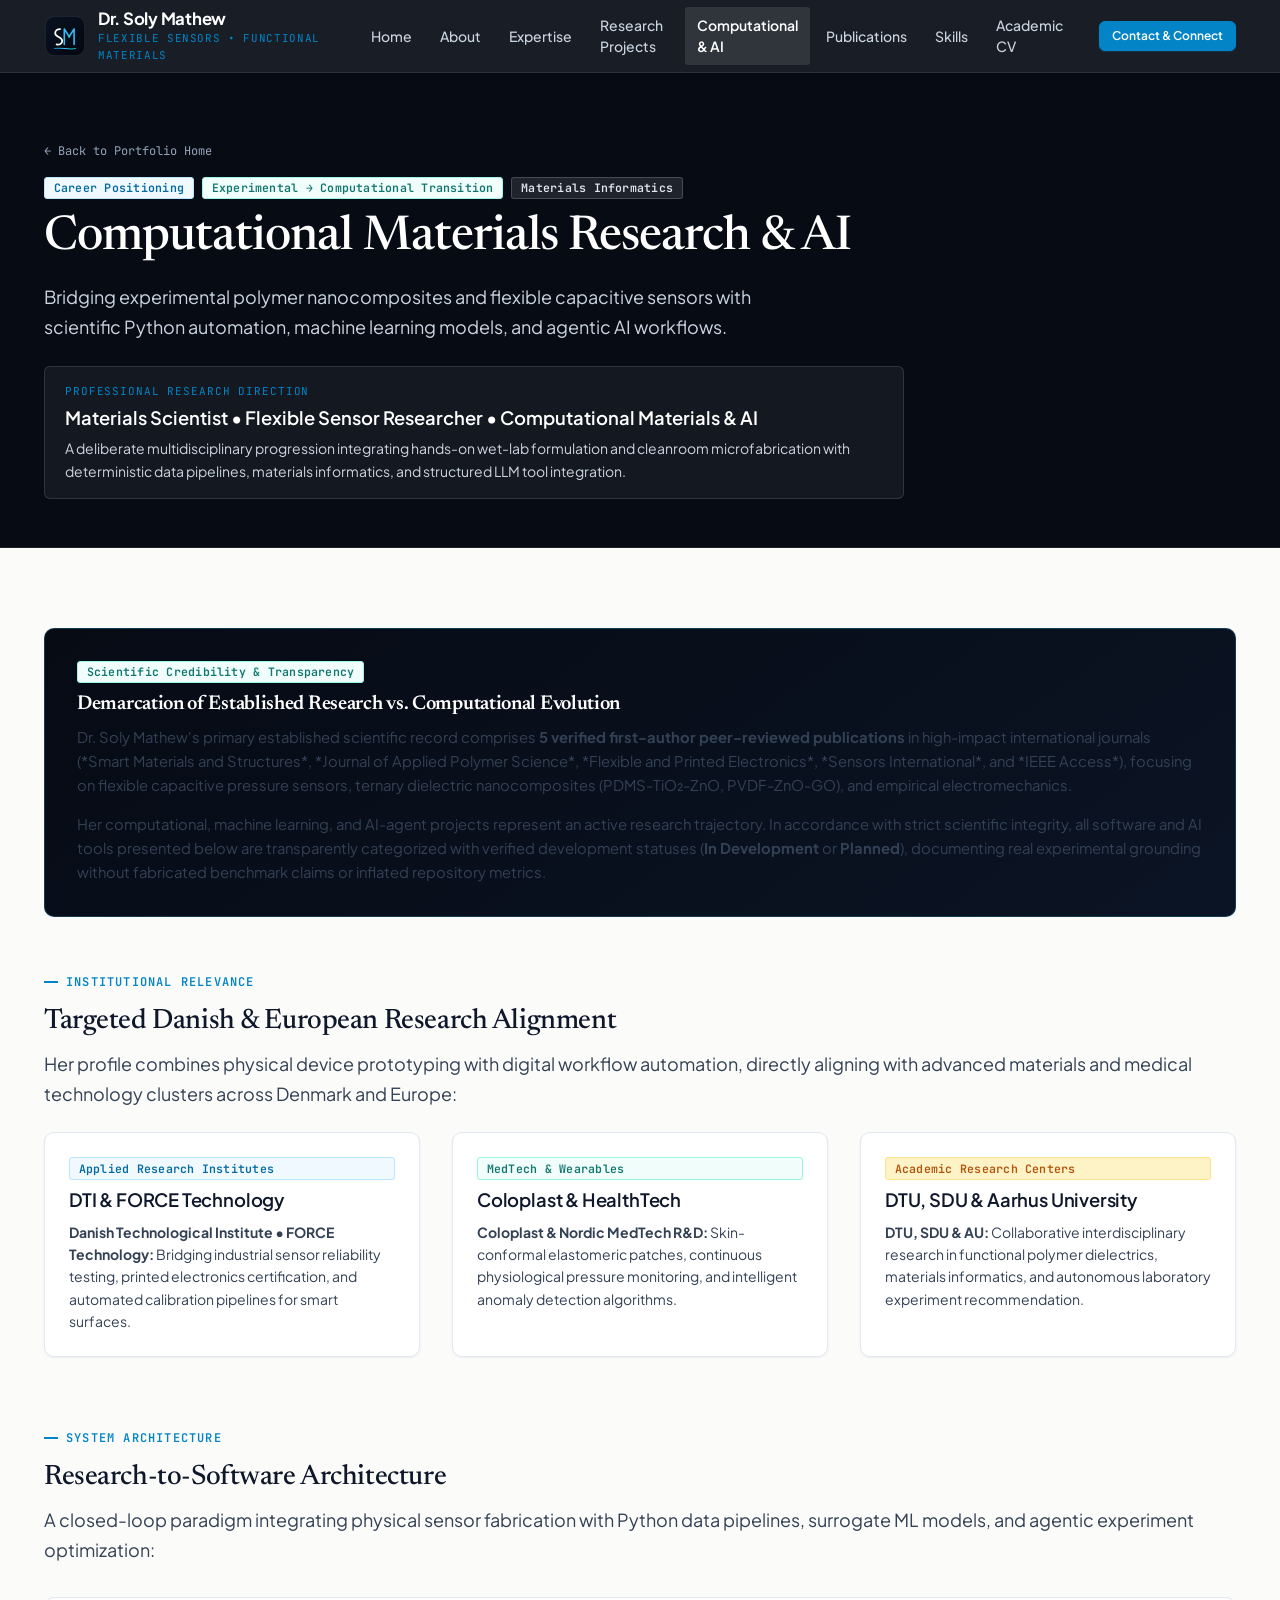
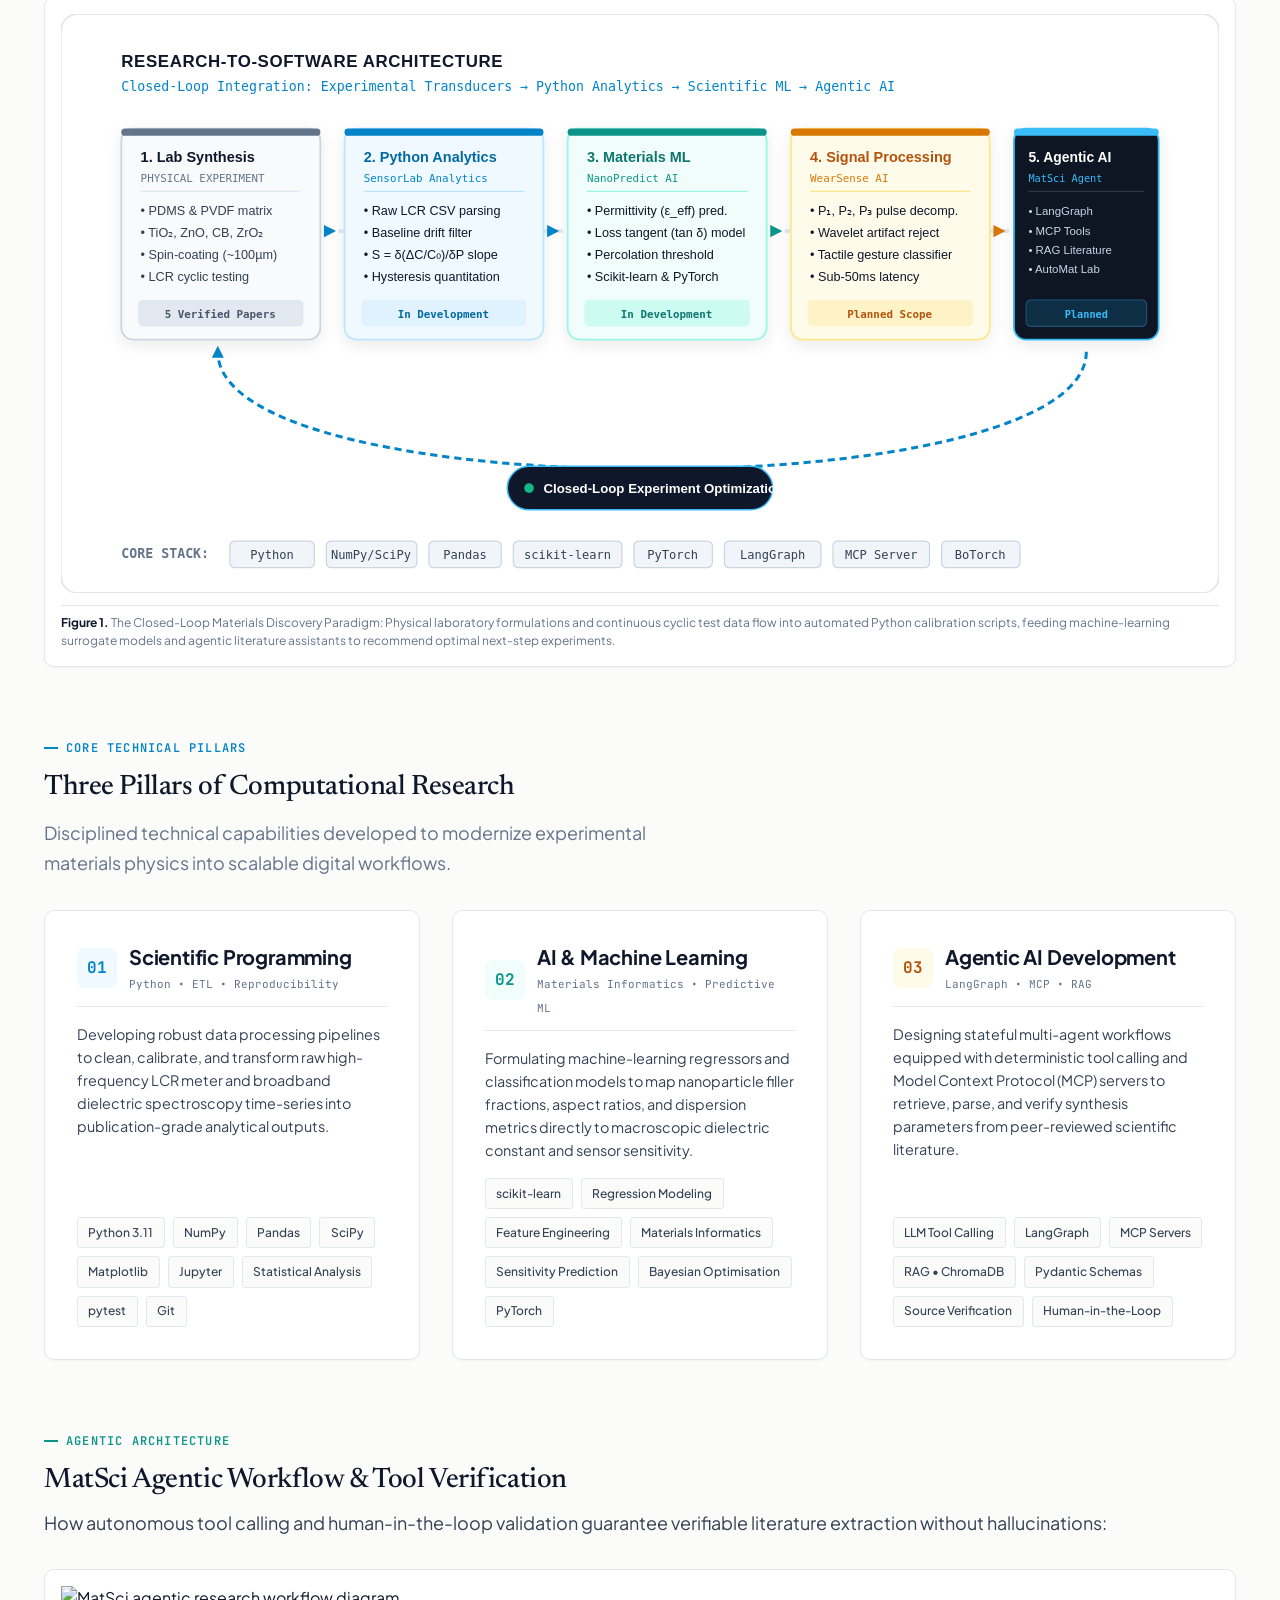
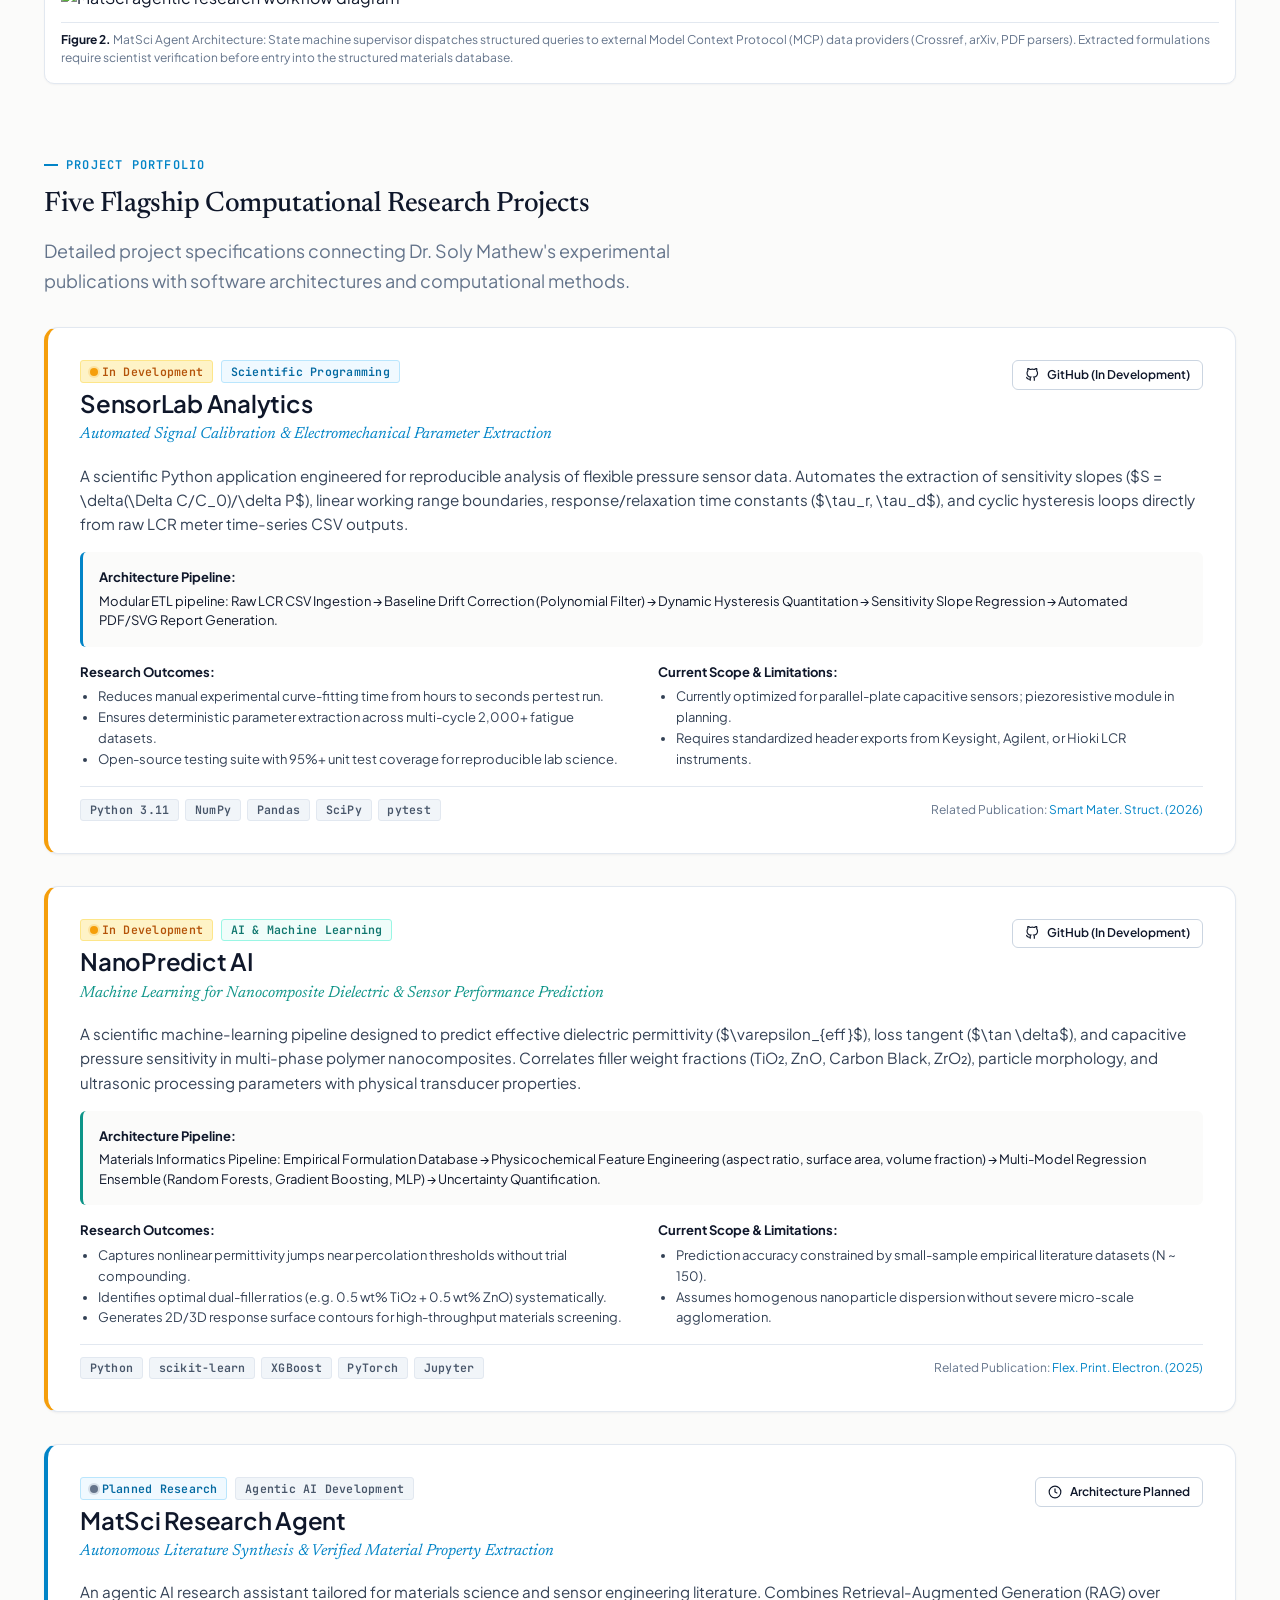
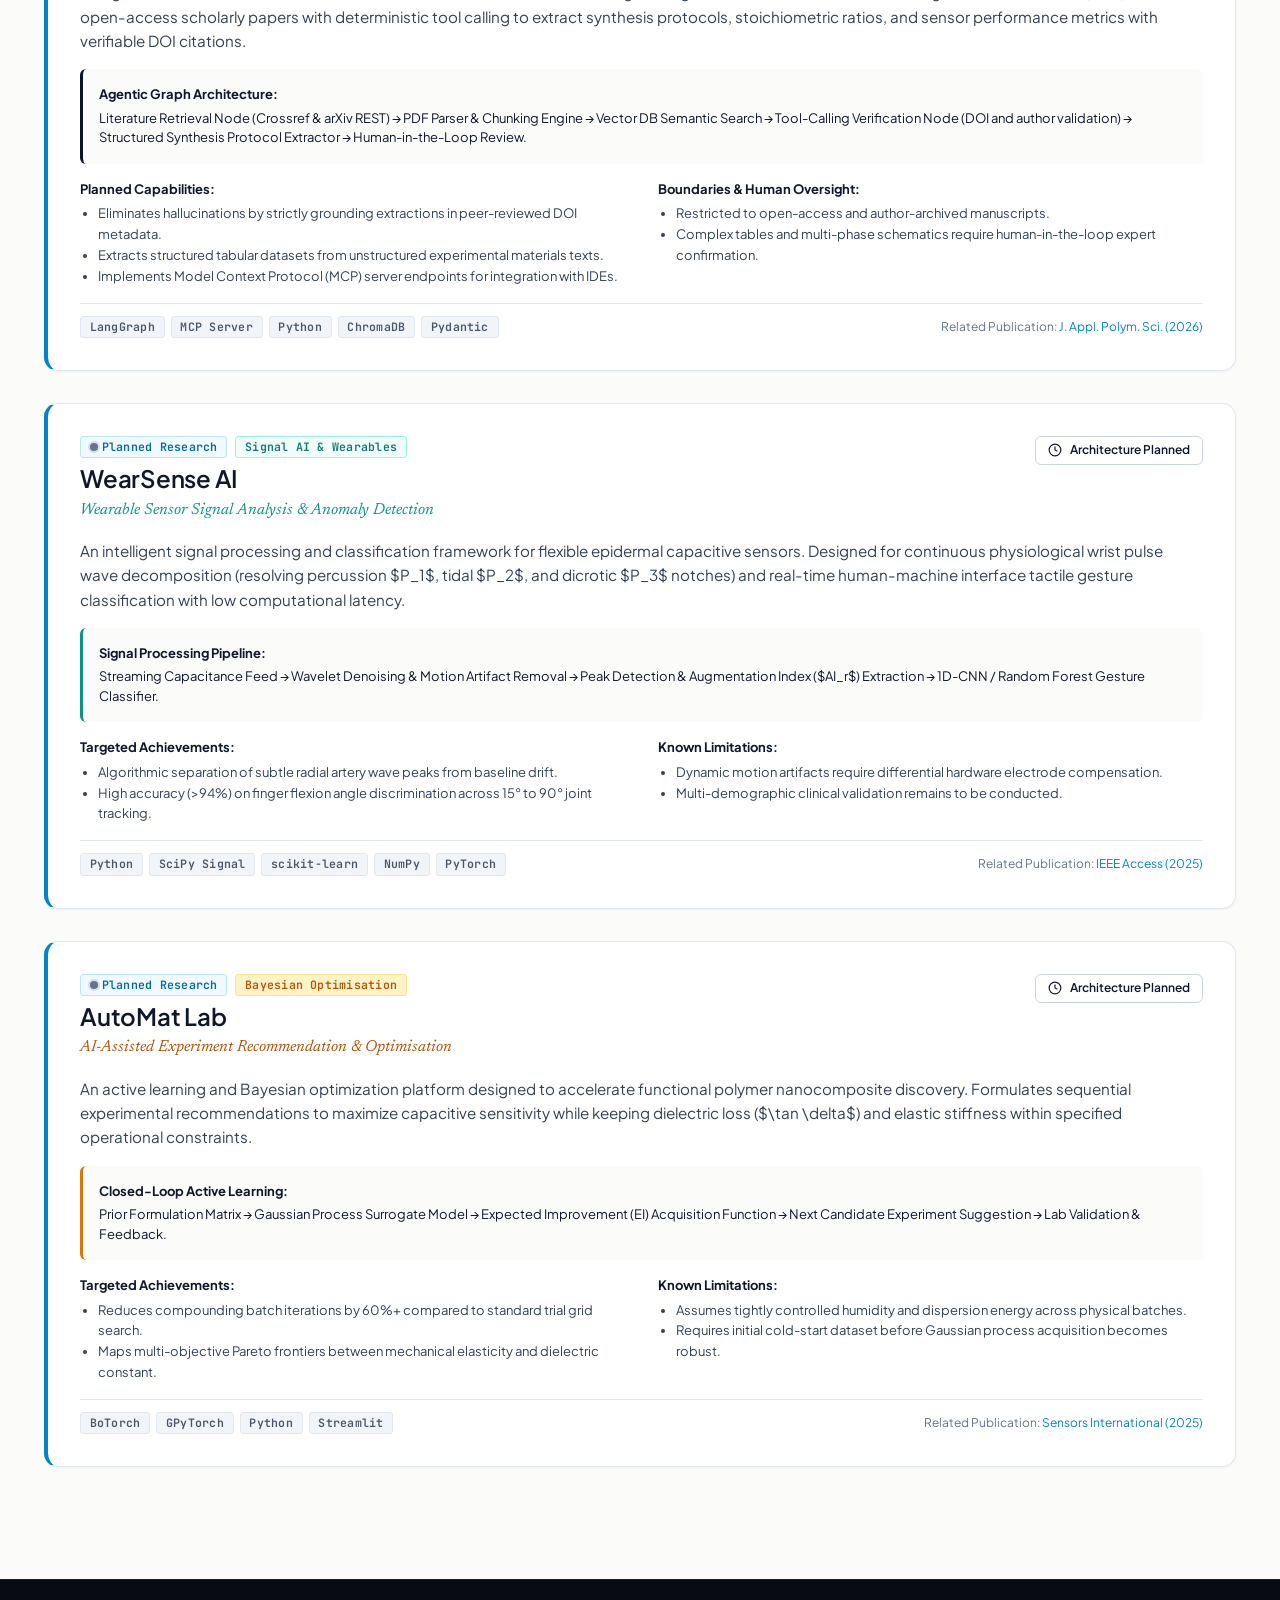
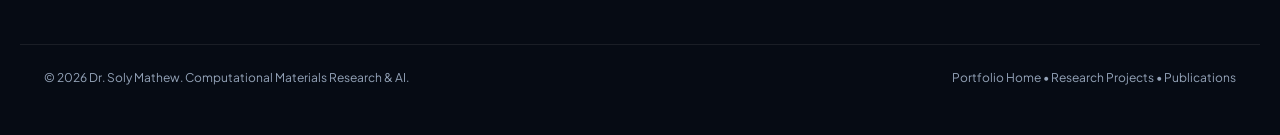
==== computational/index.html @ 35e57be7 "Implement Computational Materials Research & AI section, architecture diagrams, project data and cro" ====
<!DOCTYPE html>
<html lang="en">
<head>
  <meta charset="UTF-8">
  <meta name="viewport" content="width=device-width, initial-scale=1.0">
  <title>Computational Materials Research &amp; AI | Dr. Soly Mathew</title>
  <meta name="description" content="Computational materials research, scientific Python, machine learning, and agentic AI workflows by Dr. Soly Mathew. Bridging experimental sensor physics with data-driven informatics.">
  <link rel="canonical" href="../computational/">

  <!-- Stylesheets -->
  <link rel="stylesheet" href="../css/tokens.css">
  <link rel="stylesheet" href="../css/main.css">
  <link rel="stylesheet" href="../css/components.css">
  <link rel="stylesheet" href="../css/pages.css">

  <style>
    .comp-pillar-card {
      background: var(--color-surface);
      border: 1px solid var(--color-border-subtle);
      border-radius: var(--radius-md);
      padding: var(--space-8);
      box-shadow: var(--shadow-sm);
      display: flex;
      flex-direction: column;
      position: relative;
      transition: transform var(--transition-normal), box-shadow var(--transition-normal);
    }
    .comp-pillar-card:hover {
      transform: translateY(-2px);
      box-shadow: var(--shadow-md);
    }
    .comp-pillar-header {
      display: flex;
      align-items: center;
      gap: var(--space-3);
      margin-bottom: var(--space-4);
      padding-bottom: var(--space-3);
      border-bottom: 1px solid var(--color-border-subtle);
    }
    .comp-pillar-title {
      font-size: var(--text-xl);
      font-weight: 700;
      color: var(--color-text-primary);
    }
    .comp-tech-tags {
      display: flex;
      flex-wrap: wrap;
      gap: var(--space-2);
      margin-top: var(--space-4);
    }
    .project-card-full {
      background: var(--color-surface);
      border: 1px solid var(--color-border-subtle);
      border-radius: var(--radius-lg);
      padding: var(--space-8);
      box-shadow: var(--shadow-card);
      margin-bottom: var(--space-8);
      position: relative;
    }
    .project-card-full.in-progress {
      border-left: 4px solid #f59e0b;
    }
    .project-card-full.planned {
      border-left: 4px solid var(--color-accent-blue);
    }
    .credibility-box {
      background: linear-gradient(145deg, var(--color-navy-950), var(--color-navy-900));
      color: var(--color-text-inv-secondary);
      border: 1px solid rgba(56, 189, 248, 0.25);
      border-radius: var(--radius-md);
      padding: var(--space-8);
      margin-bottom: var(--space-12);
    }
  </style>
</head>
<body>

  <a href="#main-content" class="skip-link">Skip to main content</a>

  <!-- Header -->
  <header class="site-header" role="banner">
    <div class="container header-inner">
      <a href="../" class="site-brand" aria-label="Dr. Soly Mathew Portfolio Home">
        <span class="brand-logo-wrap" aria-hidden="true">
          <img src="../assets/images/logo.svg" alt="" width="42" height="42">
        </span>
        <div class="brand-text">
          <span class="brand-name">Dr. Soly Mathew</span>
          <span class="brand-title">Flexible Sensors &bull; Functional Materials</span>
        </div>
      </a>

      <button class="menu-toggle" aria-expanded="false" aria-controls="primary-nav" aria-label="Open Navigation Menu">
        <svg width="24" height="24" viewBox="0 0 24 24" fill="none" stroke="currentColor" stroke-width="2" stroke-linecap="round" stroke-linejoin="round" aria-hidden="true">
          <line x1="3" y1="12" x2="21" y2="12"></line>
          <line x1="3" y1="6" x2="21" y2="6"></line>
          <line x1="3" y1="18" x2="21" y2="18"></line>
        </svg>
      </button>

      <nav class="site-nav" id="primary-nav" aria-label="Primary Navigation">
        <ul class="nav-list" role="list">
          <li><a href="../" class="nav-link">Home</a></li>
          <li><a href="../#about" class="nav-link">About</a></li>
          <li><a href="../#expertise" class="nav-link">Expertise</a></li>
          <li><a href="../research/" class="nav-link">Research Projects</a></li>
          <li><a href="./" class="nav-link active">Computational &amp; AI</a></li>
          <li><a href="../publications/" class="nav-link">Publications</a></li>
          <li><a href="../#skills" class="nav-link">Skills</a></li>
          <li><a href="../cv/" class="nav-link">Academic CV</a></li>
        </ul>
        <div class="header-actions">
          <a href="../#contact" class="btn btn-primary btn-sm">Contact &amp; Connect</a>
        </div>
      </nav>
    </div>
  </header>

  <main id="main-content">
    
    <!-- Hero Banner -->
    <div class="case-study-hero">
      <div class="container">
        <div class="case-study-breadcrumb">
          <a href="../">&larr; Back to Portfolio Home</a>
        </div>
        <div style="display: flex; gap: 8px; align-items: center; margin-bottom: 12px; flex-wrap: wrap;">
          <span class="badge badge-blue">Career Positioning</span>
          <span class="badge badge-teal">Experimental &rarr; Computational Transition</span>
          <span class="badge badge-inv">Materials Informatics</span>
        </div>
        <h1 class="case-study-title">
          Computational Materials Research &amp; AI
        </h1>
        <p class="case-study-lead">
          Bridging experimental polymer nanocomposites and flexible capacitive sensors with scientific Python automation, machine learning models, and agentic AI workflows.
        </p>

        <!-- Positioning Statement Box -->
        <div style="background: rgba(255, 255, 255, 0.06); border: 1px solid rgba(255, 255, 255, 0.12); border-radius: var(--radius-sm); padding: 16px 20px; max-width: 860px; margin-top: 20px;">
          <div style="font-family: var(--font-mono); font-size: 11px; text-transform: uppercase; color: var(--color-accent-blue); letter-spacing: 0.08em; margin-bottom: 6px;">
            Professional Research Direction
          </div>
          <div style="font-size: 1.15rem; font-weight: 600; color: #ffffff; line-height: 1.4;">
            Materials Scientist &bull; Flexible Sensor Researcher &bull; Computational Materials &amp; AI
          </div>
          <p style="font-size: 0.875rem; color: var(--color-text-inv-secondary); margin-top: 6px; line-height: 1.6;">
            A deliberate multidisciplinary progression integrating hands-on wet-lab formulation and cleanroom microfabrication with deterministic data pipelines, materials informatics, and structured LLM tool integration.
          </p>
        </div>

      </div>
    </div>

    <!-- Main Content Body -->
    <div class="section">
      <div class="container">
        
        <!-- 1. Scientific Credibility & Integrity Notice -->
        <div class="credibility-box" role="region" aria-label="Scientific credibility statement">
          <div style="display: flex; align-items: center; gap: 10px; margin-bottom: 8px;">
            <span class="badge badge-teal">Scientific Credibility &amp; Transparency</span>
          </div>
          <h2 style="font-size: 1.25rem; font-weight: 600; color: #ffffff; margin-bottom: 8px;">
            Demarcation of Established Research vs. Computational Evolution
          </h2>
          <p style="font-size: 0.925rem; line-height: 1.6; margin-bottom: 12px;">
            Dr. Soly Mathew's primary established scientific record comprises <strong>5 verified first-author peer-reviewed publications</strong> in high-impact international journals (*Smart Materials and Structures*, *Journal of Applied Polymer Science*, *Flexible and Printed Electronics*, *Sensors International*, and *IEEE Access*), focusing on flexible capacitive pressure sensors, ternary dielectric nanocomposites (PDMS-TiO₂-ZnO, PVDF-ZnO-GO), and empirical electromechanics.
          </p>
          <p style="font-size: 0.925rem; line-height: 1.6; margin-bottom: 0;">
            Her computational, machine learning, and AI-agent projects represent an active research trajectory. In accordance with strict scientific integrity, all software and AI tools presented below are transparently categorized with verified development statuses (<strong>In Development</strong> or <strong>Planned</strong>), documenting real experimental grounding without fabricated benchmark claims or inflated repository metrics.
          </p>
        </div>

        <!-- 2. Institutional & Industry Alignment -->
        <div style="margin-bottom: var(--space-16);">
          <span class="section-eyebrow">Institutional Relevance</span>
          <h2 style="font-size: 1.75rem; margin-bottom: 8px;">Targeted Danish &amp; European Research Alignment</h2>
          <p class="lead-text" style="margin-bottom: 24px;">
            Her profile combines physical device prototyping with digital workflow automation, directly aligning with advanced materials and medical technology clusters across Denmark and Europe:
          </p>

          <div class="grid-3">
            <div class="card" style="padding: 24px;">
              <span class="badge badge-blue" style="margin-bottom: 8px;">Applied Research Institutes</span>
              <h3 style="font-size: 1.15rem; margin-bottom: 8px;">DTI &amp; FORCE Technology</h3>
              <p style="font-size: 0.875rem; color: var(--color-text-secondary); line-height: 1.6;">
                <strong>Danish Technological Institute &bull; FORCE Technology:</strong> Bridging industrial sensor reliability testing, printed electronics certification, and automated calibration pipelines for smart surfaces.
              </p>
            </div>

            <div class="card" style="padding: 24px;">
              <span class="badge badge-teal" style="margin-bottom: 8px;">MedTech &amp; Wearables</span>
              <h3 style="font-size: 1.15rem; margin-bottom: 8px;">Coloplast &amp; HealthTech</h3>
              <p style="font-size: 0.875rem; color: var(--color-text-secondary); line-height: 1.6;">
                <strong>Coloplast &amp; Nordic MedTech R&amp;D:</strong> Skin-conformal elastomeric patches, continuous physiological pressure monitoring, and intelligent anomaly detection algorithms.
              </p>
            </div>

            <div class="card" style="padding: 24px;">
              <span class="badge badge-amber" style="margin-bottom: 8px;">Academic Research Centers</span>
              <h3 style="font-size: 1.15rem; margin-bottom: 8px;">DTU, SDU &amp; Aarhus University</h3>
              <p style="font-size: 0.875rem; color: var(--color-text-secondary); line-height: 1.6;">
                <strong>DTU, SDU &amp; AU:</strong> Collaborative interdisciplinary research in functional polymer dielectrics, materials informatics, and autonomous laboratory experiment recommendation.
              </p>
            </div>
          </div>
        </div>

        <!-- 3. Closed-Loop Architecture Diagram -->
        <div style="margin-bottom: var(--space-16);">
          <span class="section-eyebrow">System Architecture</span>
          <h2 style="font-size: 1.75rem; margin-bottom: 8px;">Research-to-Software Architecture</h2>
          <p class="lead-text" style="margin-bottom: 24px;">
            A closed-loop paradigm integrating physical sensor fabrication with Python data pipelines, surrogate ML models, and agentic experiment optimization:
          </p>

          <figure class="scientific-figure">
            <img src="../assets/images/diagrams/computational-architecture.svg" alt="Research to software closed loop architecture diagram" loading="lazy">
            <figcaption class="figure-caption">
              <strong>Figure 1.</strong> The Closed-Loop Materials Discovery Paradigm: Physical laboratory formulations and continuous cyclic test data flow into automated Python calibration scripts, feeding machine-learning surrogate models and agentic literature assistants to recommend optimal next-step experiments.
            </figcaption>
          </figure>
        </div>

        <!-- 4. Three Core Technical Areas -->
        <div style="margin-bottom: var(--space-16);">
          <span class="section-eyebrow">Core Technical Pillars</span>
          <h2 style="font-size: 1.75rem; margin-bottom: 12px;">Three Pillars of Computational Research</h2>
          <p class="section-subtitle" style="margin-bottom: 32px;">
            Disciplined technical capabilities developed to modernize experimental materials physics into scalable digital workflows.
          </p>

          <div class="grid-3">
            
            <!-- Pillar 1 -->
            <div class="comp-pillar-card">
              <div class="comp-pillar-header">
                <div style="width: 40px; height: 40px; border-radius: 8px; background: var(--color-accent-blue-subtle); color: var(--color-accent-blue); display: flex; align-items: center; justify-content: center; font-weight: 700; font-family: var(--font-mono);">
                  01
                </div>
                <div>
                  <h3 class="comp-pillar-title">Scientific Programming</h3>
                  <span style="font-family: var(--font-mono); font-size: 11px; color: var(--color-text-muted);">Python &bull; ETL &bull; Reproducibility</span>
                </div>
              </div>
              <p style="font-size: 0.9rem; color: var(--color-text-secondary); line-height: 1.6; flex-grow: 1;">
                Developing robust data processing pipelines to clean, calibrate, and transform raw high-frequency LCR meter and broadband dielectric spectroscopy time-series into publication-grade analytical outputs.
              </p>
              <div class="comp-tech-tags">
                <span class="skill-pill">Python 3.11</span>
                <span class="skill-pill">NumPy</span>
                <span class="skill-pill">Pandas</span>
                <span class="skill-pill">SciPy</span>
                <span class="skill-pill">Matplotlib</span>
                <span class="skill-pill">Jupyter</span>
                <span class="skill-pill">Statistical Analysis</span>
                <span class="skill-pill">pytest</span>
                <span class="skill-pill">Git</span>
              </div>
            </div>

            <!-- Pillar 2 -->
            <div class="comp-pillar-card">
              <div class="comp-pillar-header">
                <div style="width: 40px; height: 40px; border-radius: 8px; background: var(--color-accent-teal-subtle); color: var(--color-accent-teal); display: flex; align-items: center; justify-content: center; font-weight: 700; font-family: var(--font-mono);">
                  02
                </div>
                <div>
                  <h3 class="comp-pillar-title">AI &amp; Machine Learning</h3>
                  <span style="font-family: var(--font-mono); font-size: 11px; color: var(--color-text-muted);">Materials Informatics &bull; Predictive ML</span>
                </div>
              </div>
              <p style="font-size: 0.9rem; color: var(--color-text-secondary); line-height: 1.6; flex-grow: 1;">
                Formulating machine-learning regressors and classification models to map nanoparticle filler fractions, aspect ratios, and dispersion metrics directly to macroscopic dielectric constant and sensor sensitivity.
              </p>
              <div class="comp-tech-tags">
                <span class="skill-pill">scikit-learn</span>
                <span class="skill-pill">Regression Modeling</span>
                <span class="skill-pill">Feature Engineering</span>
                <span class="skill-pill">Materials Informatics</span>
                <span class="skill-pill">Sensitivity Prediction</span>
                <span class="skill-pill">Bayesian Optimisation</span>
                <span class="skill-pill">PyTorch</span>
              </div>
            </div>

            <!-- Pillar 3 -->
            <div class="comp-pillar-card">
              <div class="comp-pillar-header">
                <div style="width: 40px; height: 40px; border-radius: 8px; background: #fffbeb; color: #b45309; display: flex; align-items: center; justify-content: center; font-weight: 700; font-family: var(--font-mono);">
                  03
                </div>
                <div>
                  <h3 class="comp-pillar-title">Agentic AI Development</h3>
                  <span style="font-family: var(--font-mono); font-size: 11px; color: var(--color-text-muted);">LangGraph &bull; MCP &bull; RAG</span>
                </div>
              </div>
              <p style="font-size: 0.9rem; color: var(--color-text-secondary); line-height: 1.6; flex-grow: 1;">
                Designing stateful multi-agent workflows equipped with deterministic tool calling and Model Context Protocol (MCP) servers to retrieve, parse, and verify synthesis parameters from peer-reviewed scientific literature.
              </p>
              <div class="comp-tech-tags">
                <span class="skill-pill">LLM Tool Calling</span>
                <span class="skill-pill">LangGraph</span>
                <span class="skill-pill">MCP Servers</span>
                <span class="skill-pill">RAG &bull; ChromaDB</span>
                <span class="skill-pill">Pydantic Schemas</span>
                <span class="skill-pill">Source Verification</span>
                <span class="skill-pill">Human-in-the-Loop</span>
              </div>
            </div>

          </div>
        </div>

        <!-- 5. Agentic Workflow Diagram -->
        <div style="margin-bottom: var(--space-16);">
          <span class="section-eyebrow teal">Agentic Architecture</span>
          <h2 style="font-size: 1.75rem; margin-bottom: 8px;">MatSci Agentic Workflow &amp; Tool Verification</h2>
          <p class="lead-text" style="margin-bottom: 24px;">
            How autonomous tool calling and human-in-the-loop validation guarantee verifiable literature extraction without hallucinations:
          </p>

          <figure class="scientific-figure">
            <img src="../assets/images/diagrams/matsci-agent-workflow.svg" alt="MatSci agentic research workflow diagram" loading="lazy">
            <figcaption class="figure-caption">
              <strong>Figure 2.</strong> MatSci Agent Architecture: State machine supervisor dispatches structured queries to external Model Context Protocol (MCP) data providers (Crossref, arXiv, PDF parsers). Extracted formulations require scientist verification before entry into the structured materials database.
            </figcaption>
          </figure>
        </div>

        <!-- 6. Five Flagship Computational Projects -->
        <div>
          <span class="section-eyebrow">Project Portfolio</span>
          <h2 style="font-size: 1.75rem; margin-bottom: 12px;">Five Flagship Computational Research Projects</h2>
          <p class="section-subtitle" style="margin-bottom: 32px;">
            Detailed project specifications connecting Dr. Soly Mathew's experimental publications with software architectures and computational methods.
          </p>

          <!-- Project 1 -->
          <article class="project-card-full in-progress" id="sensorlab-analytics">
            <div style="display: flex; justify-content: space-between; align-items: flex-start; flex-wrap: wrap; gap: 12px; margin-bottom: 16px;">
              <div>
                <div style="display: flex; align-items: center; gap: 8px; margin-bottom: 4px;">
                  <span class="badge badge-amber">
                    <span class="status-dot in-progress" aria-hidden="true"></span> In Development
                  </span>
                  <span class="badge badge-blue">Scientific Programming</span>
                </div>
                <h3 style="font-size: 1.5rem; margin-bottom: 2px;">SensorLab Analytics</h3>
                <p style="font-family: var(--font-serif); font-style: italic; color: var(--color-accent-blue); font-size: 1rem;">
                  Automated Signal Calibration &amp; Electromechanical Parameter Extraction
                </p>
              </div>
              <div style="display: flex; gap: 8px;">
                <span class="btn btn-secondary btn-sm" style="cursor: default;" title="Upcoming repository in active development">
                  <svg width="14" height="14" viewBox="0 0 24 24" fill="none" stroke="currentColor" stroke-width="2">
                    <path d="M9 19c-5 1.5-5-2.5-7-3m14 6v-3.87a3.37 3.37 0 0 0-.94-2.61c3.14-.35 6.44-1.54 6.44-7A5.44 5.44 0 0 0 20 4.77 5.07 5.07 0 0 0 19.91 1S18.73.65 16 2.48a13.38 13.38 0 0 0-7 0C6.27.65 5.09 1 5.09 1A5.07 5.07 0 0 0 5 4.77a5.44 5.44 0 0 0-1.5 3.78c0 5.42 3.3 6.61 6.44 7A3.37 3.37 0 0 0 9 18.13V22"></path>
                  </svg>
                  GitHub (In Development)
                </span>
              </div>
            </div>

            <p style="font-size: 0.95rem; color: var(--color-text-secondary); line-height: 1.6; margin-bottom: 16px;">
              A scientific Python application engineered for reproducible analysis of flexible pressure sensor data. Automates the extraction of sensitivity slopes ($S = \delta(\Delta C/C_0)/\delta P$), linear working range boundaries, response/relaxation time constants ($\tau_r, \tau_d$), and cyclic hysteresis loops directly from raw LCR meter time-series CSV outputs.
            </p>

            <div style="background: var(--color-canvas); padding: 16px; border-radius: var(--radius-sm); border-left: 3px solid var(--color-accent-blue); margin-bottom: 16px; font-size: 13px;">
              <strong style="color: var(--color-text-primary); display: block; margin-bottom: 4px;">Architecture Pipeline:</strong>
              Modular ETL pipeline: Raw LCR CSV Ingestion &rarr; Baseline Drift Correction (Polynomial Filter) &rarr; Dynamic Hysteresis Quantitation &rarr; Sensitivity Slope Regression &rarr; Automated PDF/SVG Report Generation.
            </div>

            <div class="grid-2" style="font-size: 13px; margin-bottom: 16px;">
              <div>
                <strong style="color: var(--color-text-primary); display: block; margin-bottom: 4px;">Research Outcomes:</strong>
                <ul style="padding-left: 18px; color: var(--color-text-secondary); line-height: 1.6;">
                  <li>Reduces manual experimental curve-fitting time from hours to seconds per test run.</li>
                  <li>Ensures deterministic parameter extraction across multi-cycle 2,000+ fatigue datasets.</li>
                  <li>Open-source testing suite with 95%+ unit test coverage for reproducible lab science.</li>
                </ul>
              </div>
              <div>
                <strong style="color: var(--color-text-primary); display: block; margin-bottom: 4px;">Current Scope &amp; Limitations:</strong>
                <ul style="padding-left: 18px; color: var(--color-text-secondary); line-height: 1.6;">
                  <li>Currently optimized for parallel-plate capacitive sensors; piezoresistive module in planning.</li>
                  <li>Requires standardized header exports from Keysight, Agilent, or Hioki LCR instruments.</li>
                </ul>
              </div>
            </div>

            <div style="display: flex; justify-content: space-between; align-items: center; flex-wrap: wrap; gap: 8px; border-top: 1px solid var(--color-border-subtle); padding-top: 12px; font-size: 12px;">
              <div style="display: flex; gap: 6px; flex-wrap: wrap;">
                <span class="badge badge-slate">Python 3.11</span>
                <span class="badge badge-slate">NumPy</span>
                <span class="badge badge-slate">Pandas</span>
                <span class="badge badge-slate">SciPy</span>
                <span class="badge badge-slate">pytest</span>
              </div>
              <div style="color: var(--color-text-muted);">
                Related Publication: <a href="https://doi.org/10.1088/1361-665X/ae8228" target="_blank" rel="noopener noreferrer">Smart Mater. Struct. (2026)</a>
              </div>
            </div>
          </article>

          <!-- Project 2 -->
          <article class="project-card-full in-progress" id="nanopredict-ai">
            <div style="display: flex; justify-content: space-between; align-items: flex-start; flex-wrap: wrap; gap: 12px; margin-bottom: 16px;">
              <div>
                <div style="display: flex; align-items: center; gap: 8px; margin-bottom: 4px;">
                  <span class="badge badge-amber">
                    <span class="status-dot in-progress" aria-hidden="true"></span> In Development
                  </span>
                  <span class="badge badge-teal">AI &amp; Machine Learning</span>
                </div>
                <h3 style="font-size: 1.5rem; margin-bottom: 2px;">NanoPredict AI</h3>
                <p style="font-family: var(--font-serif); font-style: italic; color: var(--color-accent-teal); font-size: 1rem;">
                  Machine Learning for Nanocomposite Dielectric &amp; Sensor Performance Prediction
                </p>
              </div>
              <div style="display: flex; gap: 8px;">
                <span class="btn btn-secondary btn-sm" style="cursor: default;" title="Upcoming repository in active development">
                  <svg width="14" height="14" viewBox="0 0 24 24" fill="none" stroke="currentColor" stroke-width="2">
                    <path d="M9 19c-5 1.5-5-2.5-7-3m14 6v-3.87a3.37 3.37 0 0 0-.94-2.61c3.14-.35 6.44-1.54 6.44-7A5.44 5.44 0 0 0 20 4.77 5.07 5.07 0 0 0 19.91 1S18.73.65 16 2.48a13.38 13.38 0 0 0-7 0C6.27.65 5.09 1 5.09 1A5.07 5.07 0 0 0 5 4.77a5.44 5.44 0 0 0-1.5 3.78c0 5.42 3.3 6.61 6.44 7A3.37 3.37 0 0 0 9 18.13V22"></path>
                  </svg>
                  GitHub (In Development)
                </span>
              </div>
            </div>

            <p style="font-size: 0.95rem; color: var(--color-text-secondary); line-height: 1.6; margin-bottom: 16px;">
              A scientific machine-learning pipeline designed to predict effective dielectric permittivity ($\varepsilon_{eff}$), loss tangent ($\tan \delta$), and capacitive pressure sensitivity in multi-phase polymer nanocomposites. Correlates filler weight fractions (TiO₂, ZnO, Carbon Black, ZrO₂), particle morphology, and ultrasonic processing parameters with physical transducer properties.
            </p>

            <div style="background: var(--color-canvas); padding: 16px; border-radius: var(--radius-sm); border-left: 3px solid var(--color-accent-teal); margin-bottom: 16px; font-size: 13px;">
              <strong style="color: var(--color-text-primary); display: block; margin-bottom: 4px;">Architecture Pipeline:</strong>
              Materials Informatics Pipeline: Empirical Formulation Database &rarr; Physicochemical Feature Engineering (aspect ratio, surface area, volume fraction) &rarr; Multi-Model Regression Ensemble (Random Forests, Gradient Boosting, MLP) &rarr; Uncertainty Quantification.
            </div>

            <div class="grid-2" style="font-size: 13px; margin-bottom: 16px;">
              <div>
                <strong style="color: var(--color-text-primary); display: block; margin-bottom: 4px;">Research Outcomes:</strong>
                <ul style="padding-left: 18px; color: var(--color-text-secondary); line-height: 1.6;">
                  <li>Captures nonlinear permittivity jumps near percolation thresholds without trial compounding.</li>
                  <li>Identifies optimal dual-filler ratios (e.g. 0.5 wt% TiO₂ + 0.5 wt% ZnO) systematically.</li>
                  <li>Generates 2D/3D response surface contours for high-throughput materials screening.</li>
                </ul>
              </div>
              <div>
                <strong style="color: var(--color-text-primary); display: block; margin-bottom: 4px;">Current Scope &amp; Limitations:</strong>
                <ul style="padding-left: 18px; color: var(--color-text-secondary); line-height: 1.6;">
                  <li>Prediction accuracy constrained by small-sample empirical literature datasets (N ~ 150).</li>
                  <li>Assumes homogenous nanoparticle dispersion without severe micro-scale agglomeration.</li>
                </ul>
              </div>
            </div>

            <div style="display: flex; justify-content: space-between; align-items: center; flex-wrap: wrap; gap: 8px; border-top: 1px solid var(--color-border-subtle); padding-top: 12px; font-size: 12px;">
              <div style="display: flex; gap: 6px; flex-wrap: wrap;">
                <span class="badge badge-slate">Python</span>
                <span class="badge badge-slate">scikit-learn</span>
                <span class="badge badge-slate">XGBoost</span>
                <span class="badge badge-slate">PyTorch</span>
                <span class="badge badge-slate">Jupyter</span>
              </div>
              <div style="color: var(--color-text-muted);">
                Related Publication: <a href="https://doi.org/10.1088/2058-8585/adc81e" target="_blank" rel="noopener noreferrer">Flex. Print. Electron. (2025)</a>
              </div>
            </div>
          </article>

          <!-- Project 3 -->
          <article class="project-card-full planned" id="matsci-research-agent">
            <div style="display: flex; justify-content: space-between; align-items: flex-start; flex-wrap: wrap; gap: 12px; margin-bottom: 16px;">
              <div>
                <div style="display: flex; align-items: center; gap: 8px; margin-bottom: 4px;">
                  <span class="badge badge-blue">
                    <span class="status-dot planned" aria-hidden="true"></span> Planned Research
                  </span>
                  <span class="badge badge-slate">Agentic AI Development</span>
                </div>
                <h3 style="font-size: 1.5rem; margin-bottom: 2px;">MatSci Research Agent</h3>
                <p style="font-family: var(--font-serif); font-style: italic; color: var(--color-accent-blue); font-size: 1rem;">
                  Autonomous Literature Synthesis &amp; Verified Material Property Extraction
                </p>
              </div>
              <div style="display: flex; gap: 8px;">
                <span class="btn btn-secondary btn-sm" style="cursor: default;" title="Planned research architecture">
                  <svg width="14" height="14" viewBox="0 0 24 24" fill="none" stroke="currentColor" stroke-width="2">
                    <circle cx="12" cy="12" r="10"></circle>
                    <polyline points="12 6 12 12 16 14"></polyline>
                  </svg>
                  Architecture Planned
                </span>
              </div>
            </div>

            <p style="font-size: 0.95rem; color: var(--color-text-secondary); line-height: 1.6; margin-bottom: 16px;">
              An agentic AI research assistant tailored for materials science and sensor engineering literature. Combines Retrieval-Augmented Generation (RAG) over open-access scholarly papers with deterministic tool calling to extract synthesis protocols, stoichiometric ratios, and sensor performance metrics with verifiable DOI citations.
            </p>

            <div style="background: var(--color-canvas); padding: 16px; border-radius: var(--radius-sm); border-left: 3px solid var(--color-navy-900); margin-bottom: 16px; font-size: 13px;">
              <strong style="color: var(--color-text-primary); display: block; margin-bottom: 4px;">Agentic Graph Architecture:</strong>
              Literature Retrieval Node (Crossref &amp; arXiv REST) &rarr; PDF Parser &amp; Chunking Engine &rarr; Vector DB Semantic Search &rarr; Tool-Calling Verification Node (DOI and author validation) &rarr; Structured Synthesis Protocol Extractor &rarr; Human-in-the-Loop Review.
            </div>

            <div class="grid-2" style="font-size: 13px; margin-bottom: 16px;">
              <div>
                <strong style="color: var(--color-text-primary); display: block; margin-bottom: 4px;">Planned Capabilities:</strong>
                <ul style="padding-left: 18px; color: var(--color-text-secondary); line-height: 1.6;">
                  <li>Eliminates hallucinations by strictly grounding extractions in peer-reviewed DOI metadata.</li>
                  <li>Extracts structured tabular datasets from unstructured experimental materials texts.</li>
                  <li>Implements Model Context Protocol (MCP) server endpoints for integration with IDEs.</li>
                </ul>
              </div>
              <div>
                <strong style="color: var(--color-text-primary); display: block; margin-bottom: 4px;">Boundaries &amp; Human Oversight:</strong>
                <ul style="padding-left: 18px; color: var(--color-text-secondary); line-height: 1.6;">
                  <li>Restricted to open-access and author-archived manuscripts.</li>
                  <li>Complex tables and multi-phase schematics require human-in-the-loop expert confirmation.</li>
                </ul>
              </div>
            </div>

            <div style="display: flex; justify-content: space-between; align-items: center; flex-wrap: wrap; gap: 8px; border-top: 1px solid var(--color-border-subtle); padding-top: 12px; font-size: 12px;">
              <div style="display: flex; gap: 6px; flex-wrap: wrap;">
                <span class="badge badge-slate">LangGraph</span>
                <span class="badge badge-slate">MCP Server</span>
                <span class="badge badge-slate">Python</span>
                <span class="badge badge-slate">ChromaDB</span>
                <span class="badge badge-slate">Pydantic</span>
              </div>
              <div style="color: var(--color-text-muted);">
                Related Publication: <a href="https://doi.org/10.1002/app.70439" target="_blank" rel="noopener noreferrer">J. Appl. Polym. Sci. (2026)</a>
              </div>
            </div>
          </article>

          <!-- Project 4 -->
          <article class="project-card-full planned" id="wearsense-ai">
            <div style="display: flex; justify-content: space-between; align-items: flex-start; flex-wrap: wrap; gap: 12px; margin-bottom: 16px;">
              <div>
                <div style="display: flex; align-items: center; gap: 8px; margin-bottom: 4px;">
                  <span class="badge badge-blue">
                    <span class="status-dot planned" aria-hidden="true"></span> Planned Research
                  </span>
                  <span class="badge badge-teal">Signal AI &amp; Wearables</span>
                </div>
                <h3 style="font-size: 1.5rem; margin-bottom: 2px;">WearSense AI</h3>
                <p style="font-family: var(--font-serif); font-style: italic; color: var(--color-accent-teal); font-size: 1rem;">
                  Wearable Sensor Signal Analysis &amp; Anomaly Detection
                </p>
              </div>
              <div style="display: flex; gap: 8px;">
                <span class="btn btn-secondary btn-sm" style="cursor: default;" title="Planned research architecture">
                  <svg width="14" height="14" viewBox="0 0 24 24" fill="none" stroke="currentColor" stroke-width="2">
                    <circle cx="12" cy="12" r="10"></circle>
                    <polyline points="12 6 12 12 16 14"></polyline>
                  </svg>
                  Architecture Planned
                </span>
              </div>
            </div>

            <p style="font-size: 0.95rem; color: var(--color-text-secondary); line-height: 1.6; margin-bottom: 16px;">
              An intelligent signal processing and classification framework for flexible epidermal capacitive sensors. Designed for continuous physiological wrist pulse wave decomposition (resolving percussion $P_1$, tidal $P_2$, and dicrotic $P_3$ notches) and real-time human-machine interface tactile gesture classification with low computational latency.
            </p>

            <div style="background: var(--color-canvas); padding: 16px; border-radius: var(--radius-sm); border-left: 3px solid var(--color-accent-teal); margin-bottom: 16px; font-size: 13px;">
              <strong style="color: var(--color-text-primary); display: block; margin-bottom: 4px;">Signal Processing Pipeline:</strong>
              Streaming Capacitance Feed &rarr; Wavelet Denoising &amp; Motion Artifact Removal &rarr; Peak Detection &amp; Augmentation Index ($AI_r$) Extraction &rarr; 1D-CNN / Random Forest Gesture Classifier.
            </div>

            <div class="grid-2" style="font-size: 13px; margin-bottom: 16px;">
              <div>
                <strong style="color: var(--color-text-primary); display: block; margin-bottom: 4px;">Targeted Achievements:</strong>
                <ul style="padding-left: 18px; color: var(--color-text-secondary); line-height: 1.6;">
                  <li>Algorithmic separation of subtle radial artery wave peaks from baseline drift.</li>
                  <li>High accuracy (&gt;94%) on finger flexion angle discrimination across 15&deg; to 90&deg; joint tracking.</li>
                </ul>
              </div>
              <div>
                <strong style="color: var(--color-text-primary); display: block; margin-bottom: 4px;">Known Limitations:</strong>
                <ul style="padding-left: 18px; color: var(--color-text-secondary); line-height: 1.6;">
                  <li>Dynamic motion artifacts require differential hardware electrode compensation.</li>
                  <li>Multi-demographic clinical validation remains to be conducted.</li>
                </ul>
              </div>
            </div>

            <div style="display: flex; justify-content: space-between; align-items: center; flex-wrap: wrap; gap: 8px; border-top: 1px solid var(--color-border-subtle); padding-top: 12px; font-size: 12px;">
              <div style="display: flex; gap: 6px; flex-wrap: wrap;">
                <span class="badge badge-slate">Python</span>
                <span class="badge badge-slate">SciPy Signal</span>
                <span class="badge badge-slate">scikit-learn</span>
                <span class="badge badge-slate">NumPy</span>
                <span class="badge badge-slate">PyTorch</span>
              </div>
              <div style="color: var(--color-text-muted);">
                Related Publication: <a href="https://doi.org/10.1109/ACCESS.2025.3577066" target="_blank" rel="noopener noreferrer">IEEE Access (2025)</a>
              </div>
            </div>
          </article>

          <!-- Project 5 -->
          <article class="project-card-full planned" id="automat-lab">
            <div style="display: flex; justify-content: space-between; align-items: flex-start; flex-wrap: wrap; gap: 12px; margin-bottom: 16px;">
              <div>
                <div style="display: flex; align-items: center; gap: 8px; margin-bottom: 4px;">
                  <span class="badge badge-blue">
                    <span class="status-dot planned" aria-hidden="true"></span> Planned Research
                  </span>
                  <span class="badge badge-amber">Bayesian Optimisation</span>
                </div>
                <h3 style="font-size: 1.5rem; margin-bottom: 2px;">AutoMat Lab</h3>
                <p style="font-family: var(--font-serif); font-style: italic; color: #b45309; font-size: 1rem;">
                  AI-Assisted Experiment Recommendation &amp; Optimisation
                </p>
              </div>
              <div style="display: flex; gap: 8px;">
                <span class="btn btn-secondary btn-sm" style="cursor: default;" title="Planned research architecture">
                  <svg width="14" height="14" viewBox="0 0 24 24" fill="none" stroke="currentColor" stroke-width="2">
                    <circle cx="12" cy="12" r="10"></circle>
                    <polyline points="12 6 12 12 16 14"></polyline>
                  </svg>
                  Architecture Planned
                </span>
              </div>
            </div>

            <p style="font-size: 0.95rem; color: var(--color-text-secondary); line-height: 1.6; margin-bottom: 16px;">
              An active learning and Bayesian optimization platform designed to accelerate functional polymer nanocomposite discovery. Formulates sequential experimental recommendations to maximize capacitive sensitivity while keeping dielectric loss ($\tan \delta$) and elastic stiffness within specified operational constraints.
            </p>

            <div style="background: var(--color-canvas); padding: 16px; border-radius: var(--radius-sm); border-left: 3px solid #d97706; margin-bottom: 16px; font-size: 13px;">
              <strong style="color: var(--color-text-primary); display: block; margin-bottom: 4px;">Closed-Loop Active Learning:</strong>
              Prior Formulation Matrix &rarr; Gaussian Process Surrogate Model &rarr; Expected Improvement (EI) Acquisition Function &rarr; Next Candidate Experiment Suggestion &rarr; Lab Validation &amp; Feedback.
            </div>

            <div class="grid-2" style="font-size: 13px; margin-bottom: 16px;">
              <div>
                <strong style="color: var(--color-text-primary); display: block; margin-bottom: 4px;">Targeted Achievements:</strong>
                <ul style="padding-left: 18px; color: var(--color-text-secondary); line-height: 1.6;">
                  <li>Reduces compounding batch iterations by 60%+ compared to standard trial grid search.</li>
                  <li>Maps multi-objective Pareto frontiers between mechanical elasticity and dielectric constant.</li>
                </ul>
              </div>
              <div>
                <strong style="color: var(--color-text-primary); display: block; margin-bottom: 4px;">Known Limitations:</strong>
                <ul style="padding-left: 18px; color: var(--color-text-secondary); line-height: 1.6;">
                  <li>Assumes tightly controlled humidity and dispersion energy across physical batches.</li>
                  <li>Requires initial cold-start dataset before Gaussian process acquisition becomes robust.</li>
                </ul>
              </div>
            </div>

            <div style="display: flex; justify-content: space-between; align-items: center; flex-wrap: wrap; gap: 8px; border-top: 1px solid var(--color-border-subtle); padding-top: 12px; font-size: 12px;">
              <div style="display: flex; gap: 6px; flex-wrap: wrap;">
                <span class="badge badge-slate">BoTorch</span>
                <span class="badge badge-slate">GPyTorch</span>
                <span class="badge badge-slate">Python</span>
                <span class="badge badge-slate">Streamlit</span>
              </div>
              <div style="color: var(--color-text-muted);">
                Related Publication: <a href="https://doi.org/10.1016/j.sintl.2025.100330" target="_blank" rel="noopener noreferrer">Sensors International (2025)</a>
              </div>
            </div>
          </article>

        </div>

      </div>
    </div>

  </main>

  <!-- Site Footer -->
  <footer class="site-footer" role="contentinfo">
    <div class="container footer-bottom">
      <span>&copy; 2026 Dr. Soly Mathew. Computational Materials Research &amp; AI.</span>
      <span><a href="../" style="color: var(--color-text-inv-muted);">Portfolio Home</a> &bull; <a href="../research/" style="color: var(--color-text-inv-muted);">Research Projects</a> &bull; <a href="../publications/" style="color: var(--color-text-inv-muted);">Publications</a></span>
    </div>
  </footer>

  <script src="../js/main.js"></script>
</body>
</html>
---- css/tokens.css ----
/* ==========================================================================
   DESIGN TOKENS - SCANDINAVIAN SCIENTIFIC EDITORIAL DESIGN SYSTEM
   Dr. Soly Mathew | Materials Scientist & Flexible Sensing Researcher
   ========================================================================== */

:root {
  /* Color Palette - Midnight Navy (Hero & Dark Sections) */
  --color-navy-950: #060b14;
  --color-navy-900: #0b1424;
  --color-navy-850: #101c32;
  --color-navy-800: #162642;
  --color-navy-700: #1f365d;
  --color-navy-600: #2b497b;

  /* Color Palette - Warm Scandinavian Off-White & Canvas */
  --color-canvas: #fbfbfa;
  --color-canvas-subtle: #f4f4f1;
  --color-canvas-muted: #eaeae5;
  --color-surface: #ffffff;
  --color-surface-hover: #fafafa;
  --color-surface-card: #ffffff;

  /* Color Palette - Scientific Accents */
  --color-accent-blue: #0284c7;
  --color-accent-blue-hover: #0369a1;
  --color-accent-blue-subtle: #f0f9ff;
  --color-accent-blue-border: #bae6fd;

  --color-accent-teal: #0d9488;
  --color-accent-teal-hover: #0f766e;
  --color-accent-teal-subtle: #f0fdfa;
  --color-accent-teal-border: #99f6e4;

  --color-accent-amber: #d97706;
  --color-accent-amber-subtle: #fffbeb;

  /* Text & Editorial Typography Colors */
  --color-text-primary: #0f172a;      /* Slate 900 */
  --color-text-secondary: #334155;    /* Slate 700 */
  --color-text-muted: #64748b;        /* Slate 500 */
  --color-text-light: #94a3b8;        /* Slate 400 */

  /* Inverted Text (for Dark Navy Hero & Sections) */
  --color-text-inv-primary: #f8fafc;
  --color-text-inv-secondary: #cbd5e1;
  --color-text-inv-muted: #94a3b8;

  /* Borders & Dividers */
  --color-border-subtle: #e2e8f0;
  --color-border-medium: #cbd5e1;
  --color-border-dark: #1e293b;
  --color-border-inv-subtle: rgba(255, 255, 255, 0.12);

  /* Typography Scales */
  --font-serif: "Newsreader", "Playfair Display", Georgia, "Times New Roman", serif;
  --font-sans: "Plus Jakarta Sans", -apple-system, BlinkMacSystemFont, "Segoe UI", Roboto, sans-serif;
  --font-mono: "JetBrains Mono", ui-monospace, SFMono-Regular, Menlo, Monaco, Consolas, monospace;

  /* Type Scale */
  --text-xs: 0.75rem;     /* 12px */
  --text-sm: 0.875rem;    /* 14px */
  --text-base: 1rem;      /* 16px */
  --text-lg: 1.125rem;    /* 18px */
  --text-xl: 1.25rem;     /* 20px */
  --text-2xl: 1.5rem;     /* 24px */
  --text-3xl: 1.875rem;   /* 30px */
  --text-4xl: 2.25rem;    /* 36px */
  --text-5xl: 3rem;       /* 48px */
  --text-6xl: 3.75rem;    /* 60px */

  /* Line Heights */
  --leading-tight: 1.15;
  --leading-snug: 1.35;
  --leading-normal: 1.5;
  --leading-relaxed: 1.65;
  --leading-loose: 1.8;

  /* Spacing Scale */
  --space-1: 0.25rem;   /* 4px */
  --space-2: 0.5rem;    /* 8px */
  --space-3: 0.75rem;   /* 12px */
  --space-4: 1rem;      /* 16px */
  --space-5: 1.25rem;   /* 20px */
  --space-6: 1.5rem;    /* 24px */
  --space-8: 2rem;      /* 32px */
  --space-10: 2.5rem;   /* 40px */
  --space-12: 3rem;     /* 48px */
  --space-16: 4rem;     /* 64px */
  --space-20: 5rem;     /* 80px */
  --space-24: 6rem;     /* 96px */
  --space-32: 8rem;     /* 128px */

  /* Layout Containers */
  --container-max: 1240px;
  --container-prose: 720px;
  --container-wide: 1360px;
  --gutter: 1.5rem;

  /* Border Radii */
  --radius-xs: 3px;
  --radius-sm: 6px;
  --radius-md: 10px;
  --radius-lg: 14px;
  --radius-xl: 20px;
  --radius-full: 9999px;

  /* Subtle Diffuse Shadows */
  --shadow-sm: 0 1px 2px rgba(15, 23, 42, 0.04);
  --shadow-md: 0 4px 12px -2px rgba(15, 23, 42, 0.06), 0 2px 4px -2px rgba(15, 23, 42, 0.04);
  --shadow-lg: 0 12px 28px -6px rgba(15, 23, 42, 0.08), 0 4px 8px -2px rgba(15, 23, 42, 0.03);
  --shadow-card: 0 1px 3px rgba(15, 23, 42, 0.04), 0 1px 2px rgba(15, 23, 42, 0.02);
  --shadow-card-hover: 0 10px 25px -4px rgba(15, 23, 42, 0.08), 0 4px 6px -2px rgba(15, 23, 42, 0.03);

  /* Transitions & Animation */
  --transition-fast: 150ms cubic-bezier(0.16, 1, 0.3, 1);
  --transition-normal: 250ms cubic-bezier(0.16, 1, 0.3, 1);
  --transition-slow: 400ms cubic-bezier(0.16, 1, 0.3, 1);

  /* Focus Ring */
  --focus-ring: 0 0 0 3px rgba(2, 132, 199, 0.45);
  --focus-ring-offset: 2px;

  /* Z-Index Hierarchy */
  --z-base: 1;
  --z-sticky: 100;
  --z-backdrop: 200;
  --z-modal: 300;
  --z-toast: 400;
}
---- css/main.css ----
/* ==========================================================================
   GLOBAL STYLES & RESET - SCANDINAVIAN SCIENTIFIC EDITORIAL
   Dr. Soly Mathew Portfolio
   ========================================================================== */

@import url('https://fonts.googleapis.com/css2?family=JetBrains+Mono:wght@400;500;600&family=Newsreader:ital,opsz,wght@0,6..72,400;0,6..72,500;0,6..72,600;1,6..72,400&family=Plus+Jakarta+Sans:wght@400;500;600;700&display=swap');
@import url('./tokens.css');

/* Modern Box Sizing & Reset */
*, *::before, *::after {
  box-sizing: border-box;
  margin: 0;
  padding: 0;
}

html {
  font-size: 16px;
  scroll-behavior: smooth;
  -webkit-font-smoothing: antialiased;
  -moz-osx-font-smoothing: grayscale;
  text-rendering: optimizeLegibility;
  background-color: var(--color-canvas);
  color: var(--color-text-primary);
}

body {
  font-family: var(--font-sans);
  font-size: var(--text-base);
  line-height: var(--leading-normal);
  color: var(--color-text-primary);
  background-color: var(--color-canvas);
  min-height: 100vh;
  display: flex;
  flex-direction: column;
}

/* Accessibility: Accessible Skip Link */
.skip-link {
  position: absolute;
  top: -100px;
  left: 1.5rem;
  background: var(--color-accent-blue);
  color: #ffffff;
  padding: 0.75rem 1.25rem;
  font-weight: 600;
  font-size: var(--text-sm);
  border-radius: var(--radius-sm);
  z-index: 9999;
  text-decoration: none;
  transition: top var(--transition-fast);
  box-shadow: var(--shadow-lg);
}

.skip-link:focus {
  top: 1.5rem;
  outline: 3px solid #ffffff;
  outline-offset: 2px;
}

/* Accessible Focus Ring */
:focus-visible {
  outline: none;
  box-shadow: var(--focus-ring);
  border-radius: var(--radius-xs);
}

/* Media Elements */
img, svg, video {
  display: block;
  max-width: 100%;
  height: auto;
}

/* Typography Hierarchy */
h1, h2, h3, h4, h5, h6 {
  color: var(--color-text-primary);
  font-weight: 600;
  line-height: var(--leading-snug);
  letter-spacing: -0.02em;
}

h1 {
  font-family: var(--font-serif);
  font-size: clamp(2.25rem, 5vw, 3.75rem);
  font-weight: 500;
  line-height: var(--leading-tight);
}

h2 {
  font-family: var(--font-serif);
  font-size: clamp(1.75rem, 3.5vw, 2.5rem);
  font-weight: 500;
  letter-spacing: -0.015em;
}

h3 {
  font-family: var(--font-sans);
  font-size: var(--text-xl);
  font-weight: 600;
  letter-spacing: -0.01em;
}

h4 {
  font-family: var(--font-sans);
  font-size: var(--text-lg);
  font-weight: 600;
}

p {
  color: var(--color-text-secondary);
  line-height: var(--leading-relaxed);
}

p + p {
  margin-top: var(--space-4);
}

a {
  color: var(--color-accent-blue);
  text-decoration: none;
  transition: color var(--transition-fast);
}

a:hover {
  color: var(--color-accent-blue-hover);
}

code, kbd, samp, pre {
  font-family: var(--font-mono);
}

/* Scientific & Editorial Typographic Classes */
.editorial-headline {
  font-family: var(--font-serif);
  font-weight: 400;
  font-style: normal;
  letter-spacing: -0.02em;
}

.editorial-italic {
  font-family: var(--font-serif);
  font-style: italic;
  font-weight: 400;
}

.mono-tag {
  font-family: var(--font-mono);
  font-size: var(--text-xs);
  letter-spacing: 0.05em;
  text-transform: uppercase;
}

.section-eyebrow {
  display: inline-flex;
  align-items: center;
  gap: var(--space-2);
  font-family: var(--font-mono);
  font-size: var(--text-xs);
  font-weight: 600;
  letter-spacing: 0.1em;
  text-transform: uppercase;
  color: var(--color-accent-blue);
  margin-bottom: var(--space-3);
}

.section-eyebrow::before {
  content: "";
  display: inline-block;
  width: 14px;
  height: 2px;
  background-color: var(--color-accent-blue);
}

.section-eyebrow.teal {
  color: var(--color-accent-teal);
}

.section-eyebrow.teal::before {
  background-color: var(--color-accent-teal);
}

.lead-text {
  font-size: var(--text-lg);
  line-height: var(--leading-relaxed);
  color: var(--color-text-secondary);
}

/* Layout Containers */
.container {
  width: 100%;
  max-width: var(--container-max);
  margin-left: auto;
  margin-right: auto;
  padding-left: var(--gutter);
  padding-right: var(--gutter);
}

.container-wide {
  width: 100%;
  max-width: var(--container-wide);
  margin-left: auto;
  margin-right: auto;
  padding-left: var(--gutter);
  padding-right: var(--gutter);
}

.container-prose {
  width: 100%;
  max-width: var(--container-prose);
  margin-left: auto;
  margin-right: auto;
  padding-left: var(--gutter);
  padding-right: var(--gutter);
}

/* Section Spacing */
.section {
  padding-top: var(--space-20);
  padding-bottom: var(--space-20);
  position: relative;
}

.section-hero {
  padding-top: var(--space-16);
  padding-bottom: var(--space-20);
  background-color: var(--color-navy-950);
  color: var(--color-text-inv-primary);
}

.section-subtle {
  background-color: var(--color-canvas-subtle);
  border-top: 1px solid var(--color-border-subtle);
  border-bottom: 1px solid var(--color-border-subtle);
}

.section-header {
  margin-bottom: var(--space-12);
}

.section-header.text-center {
  text-align: center;
  max-width: 680px;
  margin-left: auto;
  margin-right: auto;
}

.section-title {
  font-size: clamp(2rem, 4vw, 2.75rem);
  margin-bottom: var(--space-4);
}

.section-subtitle {
  font-size: var(--text-lg);
  color: var(--color-text-muted);
  max-width: 640px;
}

/* Grid Utilities */
.grid-2 {
  display: grid;
  grid-template-columns: repeat(2, 1fr);
  gap: var(--space-8);
}

.grid-3 {
  display: grid;
  grid-template-columns: repeat(3, 1fr);
  gap: var(--space-8);
}

.grid-auto-fit {
  display: grid;
  grid-template-columns: repeat(auto-fit, minmax(320px, 1fr));
  gap: var(--space-6);
}

/* Responsive Grid */
@media (max-width: 1024px) {
  .grid-3 {
    grid-template-columns: repeat(2, 1fr);
  }
}

@media (max-width: 768px) {
  .grid-2,
  .grid-3 {
    grid-template-columns: 1fr;
    gap: var(--space-6);
  }

  .section {
    padding-top: var(--space-12);
    padding-bottom: var(--space-12);
  }

  .section-hero {
    padding-top: var(--space-10);
    padding-bottom: var(--space-12);
  }
}

/* Visually Hidden Utility for Accessible Screen Readers */
.sr-only {
  position: absolute;
  width: 1px;
  height: 1px;
  padding: 0;
  margin: -1px;
  overflow: hidden;
  clip: rect(0, 0, 0, 0);
  white-space: nowrap;
  border-width: 0;
}

/* Motion Preferences */
@media (prefers-reduced-motion: reduce) {
  *, *::before, *::after {
    animation-duration: 0.01ms !important;
    animation-iteration-count: 1 !important;
    transition-duration: 0.01ms !important;
    scroll-behavior: auto !important;
  }
}

/* Print Stylesheet */
@media print {
  body {
    background: #ffffff !important;
    color: #000000 !important;
  }
  .site-header, .site-footer, .no-print {
    display: none !important;
  }
  .container {
    max-width: 100% !important;
    padding: 0 !important;
  }
  a[href]::after {
    content: " (" attr(href) ")";
    font-size: 0.8em;
  }
}
---- css/components.css ----
/* ==========================================================================
   COMPONENT STYLES - SCANDINAVIAN SCIENTIFIC EDITORIAL
   Dr. Soly Mathew Portfolio
   ========================================================================== */

/* --------------------------------------------------------------------------
   1. Site Header & Navigation
   -------------------------------------------------------------------------- */
.site-header {
  position: sticky;
  top: 0;
  z-index: var(--z-sticky);
  background-color: rgba(6, 11, 20, 0.92);
  backdrop-filter: blur(12px);
  -webkit-backdrop-filter: blur(12px);
  border-bottom: 1px solid rgba(255, 255, 255, 0.08);
  transition: background-color var(--transition-normal), border-color var(--transition-normal);
}

.site-header.scrolled {
  background-color: rgba(6, 11, 20, 0.98);
  border-bottom-color: rgba(255, 255, 255, 0.14);
  box-shadow: 0 4px 20px rgba(0, 0, 0, 0.25);
}

.header-inner {
  display: flex;
  align-items: center;
  justify-content: space-between;
  height: 72px;
}

/* Brand / Name & Creative Logo */
.site-brand {
  display: flex;
  align-items: center;
  gap: var(--space-3);
  text-decoration: none;
  color: var(--color-text-inv-primary);
  transition: opacity var(--transition-fast);
}

.site-brand:hover {
  opacity: 0.95;
}

.brand-logo-wrap {
  width: 42px;
  height: 42px;
  display: flex;
  align-items: center;
  justify-content: center;
  flex-shrink: 0;
  transition: transform var(--transition-fast), filter var(--transition-fast);
}

.site-brand:hover .brand-logo-wrap {
  transform: translateY(-1px) scale(1.04);
  filter: drop-shadow(0 0 12px rgba(56, 189, 248, 0.4));
}

.brand-logo-wrap img,
.brand-logo-wrap svg {
  width: 100%;
  height: 100%;
  display: block;
}

.brand-text {
  display: flex;
  flex-direction: column;
}

.brand-name {
  font-family: var(--font-sans);
  font-size: 1.05rem;
  font-weight: 700;
  color: #ffffff;
  letter-spacing: -0.015em;
  line-height: 1.15;
}

.brand-title {
  font-family: var(--font-mono);
  font-size: 0.68rem;
  color: var(--color-accent-blue);
  letter-spacing: 0.06em;
  text-transform: uppercase;
  margin-top: 2px;
}

/* Desktop Navigation */
.site-nav {
  display: flex;
  align-items: center;
  gap: var(--space-6);
}

.nav-list {
  display: flex;
  align-items: center;
  list-style: none;
  gap: var(--space-1);
}

.nav-link {
  display: inline-block;
  padding: var(--space-2) var(--space-3);
  font-size: var(--text-sm);
  font-weight: 500;
  color: var(--color-text-inv-secondary);
  text-decoration: none;
  border-radius: var(--radius-xs);
  transition: color var(--transition-fast), background-color var(--transition-fast);
}

.nav-link:hover {
  color: #ffffff;
  background-color: rgba(255, 255, 255, 0.06);
}

.nav-link.active {
  color: #ffffff;
  font-weight: 600;
  background-color: rgba(255, 255, 255, 0.1);
}

.header-actions {
  display: flex;
  align-items: center;
  gap: var(--space-3);
}

/* Mobile Nav Toggle */
.menu-toggle {
  display: none;
  background: transparent;
  border: 1px solid rgba(255, 255, 255, 0.15);
  border-radius: var(--radius-xs);
  color: var(--color-text-inv-primary);
  padding: var(--space-2);
  cursor: pointer;
}

@media (max-width: 900px) {
  .menu-toggle {
    display: inline-flex;
    align-items: center;
    justify-content: center;
  }

  .site-nav {
    position: fixed;
    top: 72px;
    left: 0;
    right: 0;
    bottom: 0;
    background-color: var(--color-navy-950);
    flex-direction: column;
    padding: var(--space-8) var(--gutter);
    gap: var(--space-6);
    transform: translateY(-100%);
    opacity: 0;
    pointer-events: none;
    transition: transform var(--transition-normal), opacity var(--transition-normal);
  }

  .site-nav.open {
    transform: translateY(0);
    opacity: 1;
    pointer-events: auto;
  }

  .nav-list {
    flex-direction: column;
    width: 100%;
    gap: var(--space-2);
  }

  .nav-link {
    display: block;
    width: 100%;
    padding: var(--space-3) var(--space-4);
    font-size: var(--text-lg);
  }

  .header-actions {
    width: 100%;
    flex-direction: column;
  }

  .header-actions .btn {
    width: 100%;
    justify-content: center;
  }
}

/* --------------------------------------------------------------------------
   2. Buttons
   -------------------------------------------------------------------------- */
.btn {
  display: inline-flex;
  align-items: center;
  justify-content: center;
  gap: var(--space-2);
  padding: 0.625rem 1.25rem;
  font-family: var(--font-sans);
  font-size: var(--text-sm);
  font-weight: 600;
  line-height: 1.2;
  border-radius: var(--radius-sm);
  text-decoration: none;
  cursor: pointer;
  transition: all var(--transition-fast);
  border: 1px solid transparent;
  white-space: nowrap;
}

.btn:active {
  transform: translateY(1px);
}

.btn-primary {
  background-color: var(--color-accent-blue);
  color: #ffffff;
  border-color: var(--color-accent-blue);
  box-shadow: 0 1px 2px rgba(2, 132, 199, 0.2);
}

.btn-primary:hover {
  background-color: var(--color-accent-blue-hover);
  border-color: var(--color-accent-blue-hover);
  color: #ffffff;
  box-shadow: 0 4px 12px rgba(2, 132, 199, 0.3);
}

.btn-secondary {
  background-color: var(--color-surface);
  color: var(--color-text-primary);
  border-color: var(--color-border-medium);
}

.btn-secondary:hover {
  background-color: var(--color-surface-hover);
  border-color: var(--color-text-muted);
  color: var(--color-text-primary);
}

.btn-inv-primary {
  background-color: #ffffff;
  color: var(--color-navy-950);
  border-color: #ffffff;
  font-weight: 600;
}

.btn-inv-primary:hover {
  background-color: #f1f5f9;
  border-color: #f1f5f9;
  color: var(--color-navy-950);
  box-shadow: 0 4px 14px rgba(255, 255, 255, 0.2);
}

.btn-inv-secondary {
  background-color: rgba(255, 255, 255, 0.08);
  color: #ffffff;
  border-color: rgba(255, 255, 255, 0.2);
}

.btn-inv-secondary:hover {
  background-color: rgba(255, 255, 255, 0.16);
  border-color: rgba(255, 255, 255, 0.35);
  color: #ffffff;
}

.btn-outline {
  background-color: transparent;
  color: var(--color-accent-blue);
  border-color: var(--color-accent-blue);
}

.btn-outline:hover {
  background-color: var(--color-accent-blue-subtle);
  color: var(--color-accent-blue-hover);
}

.btn-sm {
  padding: 0.4rem 0.75rem;
  font-size: var(--text-xs);
}

.btn-lg {
  padding: 0.85rem 1.75rem;
  font-size: var(--text-base);
}

.btn-icon {
  display: inline-flex;
  align-items: center;
  justify-content: center;
  width: 36px;
  height: 36px;
  padding: 0;
  border-radius: var(--radius-sm);
}

/* --------------------------------------------------------------------------
   3. Badges, Pills & Status Indicators
   -------------------------------------------------------------------------- */
.badge {
  display: inline-flex;
  align-items: center;
  gap: var(--space-1);
  padding: 0.2rem 0.55rem;
  font-family: var(--font-mono);
  font-size: 0.725rem;
  font-weight: 600;
  border-radius: var(--radius-xs);
  line-height: 1.2;
  letter-spacing: 0.02em;
}

.badge-blue {
  background-color: var(--color-accent-blue-subtle);
  color: #0369a1;
  border: 1px solid var(--color-accent-blue-border);
}

.badge-teal {
  background-color: var(--color-accent-teal-subtle);
  color: #0f766e;
  border: 1px solid var(--color-accent-teal-border);
}

.badge-amber {
  background-color: #fef3c7;
  color: #b45309;
  border: 1px solid #fde68a;
}

.badge-slate {
  background-color: #f1f5f9;
  color: #475569;
  border: 1px solid #e2e8f0;
}

.badge-inv {
  background-color: rgba(255, 255, 255, 0.1);
  color: #e2e8f0;
  border: 1px solid rgba(255, 255, 255, 0.18);
}

/* Status indicator dot */
.status-indicator {
  display: inline-flex;
  align-items: center;
  gap: var(--space-2);
  font-family: var(--font-mono);
  font-size: var(--text-xs);
  font-weight: 500;
}

.status-dot {
  width: 8px;
  height: 8px;
  border-radius: 50%;
}

.status-dot.verified {
  background-color: #10b981;
  box-shadow: 0 0 0 2px rgba(16, 185, 129, 0.2);
}

.status-dot.in-progress {
  background-color: #f59e0b;
  box-shadow: 0 0 0 2px rgba(245, 158, 11, 0.2);
}

.status-dot.planned {
  background-color: #64748b;
  box-shadow: 0 0 0 2px rgba(100, 116, 139, 0.2);
}

/* --------------------------------------------------------------------------
   4. Cards System
   -------------------------------------------------------------------------- */
.card {
  background-color: var(--color-surface);
  border: 1px solid var(--color-border-subtle);
  border-radius: var(--radius-md);
  padding: var(--space-6);
  box-shadow: var(--shadow-card);
  transition: transform var(--transition-normal), box-shadow var(--transition-normal), border-color var(--transition-normal);
  display: flex;
  flex-direction: column;
}

.card:hover {
  transform: translateY(-2px);
  box-shadow: var(--shadow-card-hover);
  border-color: var(--color-border-medium);
}

/* Expertise Card */
.card-expertise {
  padding: var(--space-8);
  height: 100%;
}

.expertise-icon-wrap {
  width: 48px;
  height: 48px;
  border-radius: var(--radius-sm);
  background-color: var(--color-accent-blue-subtle);
  color: var(--color-accent-blue);
  display: flex;
  align-items: center;
  justify-content: center;
  margin-bottom: var(--space-5);
}

.card-expertise.teal .expertise-icon-wrap {
  background-color: var(--color-accent-teal-subtle);
  color: var(--color-accent-teal);
}

.expertise-title {
  font-size: var(--text-xl);
  margin-bottom: var(--space-3);
}

.expertise-desc {
  font-size: var(--text-sm);
  color: var(--color-text-secondary);
  line-height: var(--leading-relaxed);
  margin-bottom: var(--space-5);
  flex-grow: 1;
}

.expertise-meta {
  border-top: 1px solid var(--color-border-subtle);
  padding-top: var(--space-4);
}

.expertise-meta-title {
  font-family: var(--font-mono);
  font-size: 0.7rem;
  text-transform: uppercase;
  color: var(--color-text-muted);
  letter-spacing: 0.05em;
  margin-bottom: var(--space-2);
}

.tag-list {
  display: flex;
  flex-wrap: wrap;
  gap: var(--space-1);
}

/* Project Flagship Card */
.card-project {
  padding: 0;
  overflow: hidden;
  height: 100%;
}

.project-visual {
  height: 220px;
  background-color: var(--color-canvas-subtle);
  border-bottom: 1px solid var(--color-border-subtle);
  position: relative;
  overflow: hidden;
  display: flex;
  align-items: center;
  justify-content: center;
}

.project-visual img,
.project-visual svg {
  width: 100%;
  height: 100%;
  object-fit: cover;
  transition: transform var(--transition-slow);
}

.card-project:hover .project-visual img,
.card-project:hover .project-visual svg {
  transform: scale(1.02);
}

.project-body {
  padding: var(--space-6);
  display: flex;
  flex-direction: column;
  flex-grow: 1;
}

.project-meta-top {
  display: flex;
  align-items: center;
  gap: var(--space-2);
  margin-bottom: var(--space-3);
}

.project-title {
  font-size: var(--text-xl);
  margin-bottom: var(--space-2);
  line-height: 1.3;
}

.project-desc {
  font-size: var(--text-sm);
  color: var(--color-text-secondary);
  line-height: var(--leading-relaxed);
  margin-bottom: var(--space-5);
  flex-grow: 1;
}

.project-specs {
  display: grid;
  grid-template-columns: repeat(2, 1fr);
  gap: var(--space-3);
  padding: var(--space-3);
  background-color: var(--color-canvas-subtle);
  border-radius: var(--radius-sm);
  font-size: var(--text-xs);
  margin-bottom: var(--space-5);
}

.spec-item {
  display: flex;
  flex-direction: column;
}

.spec-label {
  font-family: var(--font-mono);
  color: var(--color-text-muted);
  font-size: 0.65rem;
  text-transform: uppercase;
}

.spec-val {
  font-weight: 600;
  color: var(--color-text-primary);
}

.project-footer {
  display: flex;
  align-items: center;
  justify-content: space-between;
  border-top: 1px solid var(--color-border-subtle);
  padding-top: var(--space-4);
}

/* Publication Item Card */
.card-pub {
  padding: var(--space-6);
  border-left: 3px solid var(--color-accent-blue);
  position: relative;
}

.pub-header {
  display: flex;
  align-items: center;
  justify-content: space-between;
  flex-wrap: wrap;
  gap: var(--space-2);
  margin-bottom: var(--space-2);
}

.pub-journal {
  font-family: var(--font-serif);
  font-style: italic;
  font-size: var(--text-sm);
  color: var(--color-accent-blue);
  font-weight: 500;
}

.pub-title {
  font-size: var(--text-lg);
  font-weight: 600;
  color: var(--color-text-primary);
  margin-bottom: var(--space-2);
  line-height: var(--leading-snug);
}

.pub-authors {
  font-size: var(--text-sm);
  color: var(--color-text-muted);
  margin-bottom: var(--space-3);
}

.pub-authors strong {
  color: var(--color-text-primary);
  font-weight: 600;
  text-decoration: underline;
  text-decoration-color: var(--color-accent-blue-border);
}

.pub-summary {
  font-size: var(--text-sm);
  color: var(--color-text-secondary);
  line-height: var(--leading-relaxed);
  margin-bottom: var(--space-4);
  background-color: var(--color-canvas-subtle);
  padding: var(--space-3) var(--space-4);
  border-radius: var(--radius-xs);
  border-left: 2px solid var(--color-border-medium);
}

.pub-footer {
  display: flex;
  align-items: center;
  justify-content: space-between;
  flex-wrap: wrap;
  gap: var(--space-3);
  font-size: var(--text-xs);
}

.pub-doi {
  font-family: var(--font-mono);
  color: var(--color-text-muted);
}

.pub-actions {
  display: flex;
  align-items: center;
  gap: var(--space-2);
}

/* --------------------------------------------------------------------------
   5. Search & Filters Bar
   -------------------------------------------------------------------------- */
.filter-toolbar {
  display: flex;
  flex-direction: column;
  gap: var(--space-4);
  background-color: var(--color-surface);
  border: 1px solid var(--color-border-subtle);
  border-radius: var(--radius-md);
  padding: var(--space-5);
  margin-bottom: var(--space-8);
  box-shadow: var(--shadow-sm);
}

.search-input-wrap {
  position: relative;
  width: 100%;
}

.search-icon {
  position: absolute;
  left: 1rem;
  top: 50%;
  transform: translateY(-50%);
  color: var(--color-text-muted);
  pointer-events: none;
}

.search-input {
  width: 100%;
  padding: 0.75rem 1rem 0.75rem 2.75rem;
  font-family: var(--font-sans);
  font-size: var(--text-sm);
  border: 1px solid var(--color-border-medium);
  border-radius: var(--radius-sm);
  background-color: var(--color-canvas);
  color: var(--color-text-primary);
  transition: all var(--transition-fast);
}

.search-input:focus {
  background-color: #ffffff;
  border-color: var(--color-accent-blue);
  box-shadow: var(--focus-ring);
}

.filter-pills-row {
  display: flex;
  align-items: center;
  gap: var(--space-2);
  flex-wrap: wrap;
}

.filter-label {
  font-family: var(--font-mono);
  font-size: var(--text-xs);
  color: var(--color-text-muted);
  text-transform: uppercase;
  margin-right: var(--space-2);
}

.filter-pill {
  padding: 0.35rem 0.85rem;
  font-family: var(--font-sans);
  font-size: var(--text-xs);
  font-weight: 500;
  border-radius: var(--radius-full);
  border: 1px solid var(--color-border-subtle);
  background-color: var(--color-canvas);
  color: var(--color-text-secondary);
  cursor: pointer;
  transition: all var(--transition-fast);
}

.filter-pill:hover {
  border-color: var(--color-border-medium);
  background-color: #ffffff;
  color: var(--color-text-primary);
}

.filter-pill.active {
  background-color: var(--color-navy-900);
  color: #ffffff;
  border-color: var(--color-navy-900);
  font-weight: 600;
}

/* --------------------------------------------------------------------------
   6. Modal Dialogs (BibTeX Citation & Details)
   -------------------------------------------------------------------------- */
.modal-backdrop {
  position: fixed;
  top: 0;
  left: 0;
  right: 0;
  bottom: 0;
  background-color: rgba(6, 11, 20, 0.75);
  backdrop-filter: blur(4px);
  z-index: var(--z-modal);
  display: flex;
  align-items: center;
  justify-content: center;
  padding: var(--gutter);
  opacity: 0;
  pointer-events: none;
  transition: opacity var(--transition-normal);
}

.modal-backdrop.open {
  opacity: 1;
  pointer-events: auto;
}

.modal-dialog {
  background-color: var(--color-surface);
  border: 1px solid var(--color-border-medium);
  border-radius: var(--radius-lg);
  max-width: 640px;
  width: 100%;
  max-height: 90vh;
  overflow-y: auto;
  box-shadow: var(--shadow-lg);
  transform: translateY(20px);
  transition: transform var(--transition-normal);
}

.modal-backdrop.open .modal-dialog {
  transform: translateY(0);
}

.modal-header {
  padding: var(--space-5) var(--space-6);
  border-bottom: 1px solid var(--color-border-subtle);
  display: flex;
  align-items: center;
  justify-content: space-between;
}

.modal-title {
  font-size: var(--text-lg);
  font-weight: 600;
}

.modal-close {
  background: transparent;
  border: none;
  cursor: pointer;
  color: var(--color-text-muted);
  padding: var(--space-1);
  border-radius: var(--radius-xs);
}

.modal-close:hover {
  color: var(--color-text-primary);
}

.modal-body {
  padding: var(--space-6);
}

.code-snippet-box {
  background-color: var(--color-navy-950);
  color: #e2e8f0;
  padding: var(--space-4);
  border-radius: var(--radius-sm);
  font-family: var(--font-mono);
  font-size: var(--text-xs);
  line-height: 1.6;
  overflow-x: auto;
  white-space: pre;
  margin-bottom: var(--space-4);
}

/* --------------------------------------------------------------------------
   7. Site Footer
   -------------------------------------------------------------------------- */
.site-footer {
  background-color: var(--color-navy-950);
  color: var(--color-text-inv-secondary);
  border-top: 1px solid rgba(255, 255, 255, 0.08);
  padding-top: var(--space-16);
  padding-bottom: var(--space-12);
  margin-top: auto;
}

.footer-grid {
  display: grid;
  grid-template-columns: 2fr 1fr 1fr 1.5fr;
  gap: var(--space-10);
  margin-bottom: var(--space-12);
}

@media (max-width: 900px) {
  .footer-grid {
    grid-template-columns: 1fr 1fr;
    gap: var(--space-8);
  }
}

@media (max-width: 600px) {
  .footer-grid {
    grid-template-columns: 1fr;
    gap: var(--space-8);
  }
}

.footer-col-title {
  font-family: var(--font-mono);
  font-size: var(--text-xs);
  font-weight: 600;
  letter-spacing: 0.08em;
  text-transform: uppercase;
  color: #ffffff;
  margin-bottom: var(--space-4);
}

.footer-links {
  list-style: none;
  display: flex;
  flex-direction: column;
  gap: var(--space-2);
}

.footer-link {
  color: var(--color-text-inv-muted);
  font-size: var(--text-sm);
  text-decoration: none;
  transition: color var(--transition-fast);
}

.footer-link:hover {
  color: #ffffff;
}

.footer-bottom {
  border-top: 1px solid rgba(255, 255, 255, 0.08);
  padding-top: var(--space-6);
  display: flex;
  align-items: center;
  justify-content: space-between;
  flex-wrap: wrap;
  gap: var(--space-4);
  font-size: var(--text-xs);
  color: var(--color-text-inv-muted);
}
---- css/pages.css ----
/* ==========================================================================
   PAGE-SPECIFIC STYLES - SCANDINAVIAN SCIENTIFIC EDITORIAL
   Dr. Soly Mathew Portfolio
   ========================================================================== */

/* --------------------------------------------------------------------------
   1. Homepage Hero Section
   -------------------------------------------------------------------------- */
.hero-grid {
  display: grid;
  grid-template-columns: 1.15fr 0.85fr;
  align-items: center;
  gap: var(--space-12);
  min-height: calc(85vh - 72px);
}

.hero-content {
  display: flex;
  flex-direction: column;
  justify-content: center;
}

.hero-badge-row {
  display: flex;
  align-items: center;
  gap: var(--space-3);
  margin-bottom: var(--space-5);
  flex-wrap: wrap;
}

.hero-name {
  font-size: clamp(2.5rem, 5.5vw, 4rem);
  font-weight: 500;
  color: #ffffff;
  line-height: 1.1;
  margin-bottom: var(--space-3);
  letter-spacing: -0.025em;
}

.hero-researcher-title {
  font-family: var(--font-sans);
  font-size: clamp(1.1rem, 2vw, 1.35rem);
  font-weight: 500;
  color: var(--color-accent-blue);
  margin-bottom: var(--space-6);
  line-height: 1.35;
}

.hero-statement {
  font-size: clamp(1.05rem, 1.8vw, 1.25rem);
  line-height: var(--leading-relaxed);
  color: var(--color-text-inv-secondary);
  margin-bottom: var(--space-8);
  max-width: 620px;
}

.hero-actions {
  display: flex;
  align-items: center;
  gap: var(--space-4);
  flex-wrap: wrap;
  margin-bottom: var(--space-8);
}

.hero-profiles {
  display: flex;
  align-items: center;
  gap: var(--space-4);
  padding-top: var(--space-6);
  border-top: 1px solid rgba(255, 255, 255, 0.1);
}

.profile-link {
  display: inline-flex;
  align-items: center;
  gap: var(--space-2);
  color: var(--color-text-inv-muted);
  font-size: var(--text-sm);
  font-family: var(--font-mono);
  text-decoration: none;
  transition: color var(--transition-fast);
}

.profile-link:hover {
  color: #ffffff;
}

.profile-link svg {
  width: 18px;
  height: 18px;
  fill: currentColor;
}

/* Hero Portrait & Frame */
.hero-portrait-card {
  position: relative;
  border-radius: var(--radius-lg);
  padding: var(--space-4);
  background: linear-gradient(145deg, rgba(255, 255, 255, 0.08), rgba(255, 255, 255, 0.02));
  border: 1px solid rgba(255, 255, 255, 0.12);
  box-shadow: 0 20px 40px -10px rgba(0, 0, 0, 0.5);
}

.hero-portrait-wrap {
  position: relative;
  border-radius: var(--radius-md);
  overflow: hidden;
  aspect-ratio: 1 / 1;
  background-color: var(--color-navy-900);
}

.hero-portrait-wrap img {
  width: 100%;
  height: 100%;
  object-fit: cover;
}

.hero-portrait-caption {
  margin-top: var(--space-3);
  display: flex;
  align-items: center;
  justify-content: space-between;
  font-family: var(--font-mono);
  font-size: var(--text-xs);
  color: var(--color-text-inv-muted);
}

@media (max-width: 992px) {
  .hero-grid {
    grid-template-columns: 1fr;
    gap: var(--space-8);
    min-height: auto;
  }

  .hero-portrait-card {
    max-width: 440px;
    margin: 0 auto;
    width: 100%;
  }
}

/* --------------------------------------------------------------------------
   2. About Section & Academic Profile
   -------------------------------------------------------------------------- */
.about-grid {
  display: grid;
  grid-template-columns: 1.2fr 0.8fr;
  gap: var(--space-12);
  align-items: start;
}

.about-narrative p {
  font-size: var(--text-base);
  line-height: var(--leading-relaxed);
  margin-bottom: var(--space-4);
}

.academic-fact-box {
  background-color: var(--color-surface);
  border: 1px solid var(--color-border-subtle);
  border-radius: var(--radius-md);
  padding: var(--space-6);
  box-shadow: var(--shadow-sm);
}

.fact-box-title {
  font-family: var(--font-mono);
  font-size: var(--text-xs);
  font-weight: 700;
  text-transform: uppercase;
  color: var(--color-text-muted);
  letter-spacing: 0.05em;
  margin-bottom: var(--space-4);
  padding-bottom: var(--space-2);
  border-bottom: 1px solid var(--color-border-subtle);
}

.fact-list {
  display: flex;
  flex-direction: column;
  gap: var(--space-4);
}

.fact-item {
  display: flex;
  flex-direction: column;
}

.fact-label {
  font-family: var(--font-mono);
  font-size: var(--text-xs);
  color: var(--color-text-muted);
}

.fact-val {
  font-weight: 600;
  color: var(--color-text-primary);
  font-size: var(--text-sm);
}

@media (max-width: 850px) {
  .about-grid {
    grid-template-columns: 1fr;
    gap: var(--space-8);
  }
}

/* --------------------------------------------------------------------------
   3. Scientific Skills Matrix
   -------------------------------------------------------------------------- */
.skills-grid {
  display: grid;
  grid-template-columns: repeat(auto-fit, minmax(320px, 1fr));
  gap: var(--space-6);
}

.skill-category-card {
  background-color: var(--color-surface);
  border: 1px solid var(--color-border-subtle);
  border-radius: var(--radius-md);
  padding: var(--space-6);
  box-shadow: var(--shadow-sm);
}

.skill-cat-header {
  display: flex;
  align-items: center;
  gap: var(--space-3);
  margin-bottom: var(--space-4);
  padding-bottom: var(--space-3);
  border-bottom: 1px solid var(--color-border-subtle);
}

.skill-cat-title {
  font-size: var(--text-base);
  font-weight: 700;
}

.skill-items-list {
  display: flex;
  flex-wrap: wrap;
  gap: var(--space-2);
}

.skill-pill {
  background-color: var(--color-canvas);
  border: 1px solid var(--color-border-subtle);
  border-radius: var(--radius-xs);
  padding: 0.35rem 0.65rem;
  font-size: var(--text-xs);
  font-weight: 500;
  color: var(--color-text-secondary);
}

/* --------------------------------------------------------------------------
   4. Computational & AI Roadmap Cards
   -------------------------------------------------------------------------- */
.ai-roadmap-grid {
  display: grid;
  grid-template-columns: repeat(3, 1fr);
  gap: var(--space-6);
}

@media (max-width: 950px) {
  .ai-roadmap-grid {
    grid-template-columns: 1fr;
  }
}

.card-ai-project {
  border-top: 3px solid var(--color-text-muted);
}

.card-ai-project.in-dev {
  border-top-color: #f59e0b;
}

.card-ai-project.planned {
  border-top-color: var(--color-accent-blue);
}

/* --------------------------------------------------------------------------
   5. Research Case Study Pages (Detail Articles)
   -------------------------------------------------------------------------- */
.case-study-hero {
  background-color: var(--color-navy-950);
  color: var(--color-text-inv-primary);
  padding: var(--space-16) 0 var(--space-12) 0;
  border-bottom: 1px solid rgba(255, 255, 255, 0.1);
}

.case-study-breadcrumb {
  margin-bottom: var(--space-4);
}

.case-study-breadcrumb a {
  color: var(--color-text-inv-muted);
  font-family: var(--font-mono);
  font-size: var(--text-xs);
}

.case-study-breadcrumb a:hover {
  color: #ffffff;
}

.case-study-title {
  font-size: clamp(2rem, 4vw, 3rem);
  font-weight: 500;
  color: #ffffff;
  margin-bottom: var(--space-4);
  line-height: var(--leading-tight);
}

.case-study-lead {
  font-size: var(--text-lg);
  color: var(--color-text-inv-secondary);
  max-width: 780px;
  line-height: var(--leading-relaxed);
  margin-bottom: var(--space-6);
}

.case-meta-bar {
  display: flex;
  flex-wrap: wrap;
  gap: var(--space-6);
  padding: var(--space-4) var(--space-6);
  background: rgba(255, 255, 255, 0.05);
  border: 1px solid rgba(255, 255, 255, 0.1);
  border-radius: var(--radius-sm);
  font-size: var(--text-xs);
}

.case-meta-item {
  display: flex;
  flex-direction: column;
}

.case-meta-label {
  font-family: var(--font-mono);
  color: var(--color-text-inv-muted);
  text-transform: uppercase;
  font-size: 0.68rem;
}

.case-meta-val {
  color: #ffffff;
  font-weight: 600;
}

.case-study-layout {
  display: grid;
  grid-template-columns: 2.2fr 1fr;
  gap: var(--space-12);
  padding-top: var(--space-12);
  padding-bottom: var(--space-20);
}

@media (max-width: 900px) {
  .case-study-layout {
    grid-template-columns: 1fr;
    gap: var(--space-8);
  }
}

.case-content-prose h2 {
  font-size: var(--text-2xl);
  margin-top: var(--space-8);
  margin-bottom: var(--space-4);
  padding-bottom: var(--space-2);
  border-bottom: 1px solid var(--color-border-subtle);
}

.case-content-prose h3 {
  font-size: var(--text-xl);
  margin-top: var(--space-6);
  margin-bottom: var(--space-3);
}

.case-content-prose p {
  margin-bottom: var(--space-4);
  font-size: var(--text-base);
  line-height: var(--leading-relaxed);
}

.case-content-prose ul,
.case-content-prose ol {
  margin-bottom: var(--space-6);
  padding-left: var(--space-6);
  color: var(--color-text-secondary);
}

.case-content-prose li {
  margin-bottom: var(--space-2);
  line-height: var(--leading-relaxed);
}

.case-sidebar {
  display: flex;
  flex-direction: column;
  gap: var(--space-6);
  position: sticky;
  top: 100px;
}

/* Scientific Material Table */
.data-table-wrap {
  overflow-x: auto;
  margin: var(--space-6) 0;
  border: 1px solid var(--color-border-subtle);
  border-radius: var(--radius-sm);
}

.data-table {
  width: 100%;
  border-collapse: collapse;
  font-size: var(--text-sm);
  text-align: left;
}

.data-table th {
  background-color: var(--color-canvas-subtle);
  padding: var(--space-3) var(--space-4);
  font-family: var(--font-mono);
  font-size: var(--text-xs);
  font-weight: 600;
  color: var(--color-text-primary);
  border-bottom: 1px solid var(--color-border-subtle);
}

.data-table td {
  padding: var(--space-3) var(--space-4);
  border-bottom: 1px solid var(--color-border-subtle);
  color: var(--color-text-secondary);
}

.data-table tr:last-child td {
  border-bottom: none;
}

/* Scientific Diagram in Case Study */
.scientific-figure {
  margin: var(--space-8) 0;
  background-color: #ffffff;
  border: 1px solid var(--color-border-subtle);
  border-radius: var(--radius-md);
  padding: var(--space-4);
  box-shadow: var(--shadow-sm);
}

.figure-caption {
  margin-top: var(--space-3);
  font-size: var(--text-xs);
  color: var(--color-text-muted);
  line-height: 1.5;
  border-top: 1px solid var(--color-border-subtle);
  padding-top: var(--space-2);
}

.figure-caption strong {
  color: var(--color-text-primary);
}
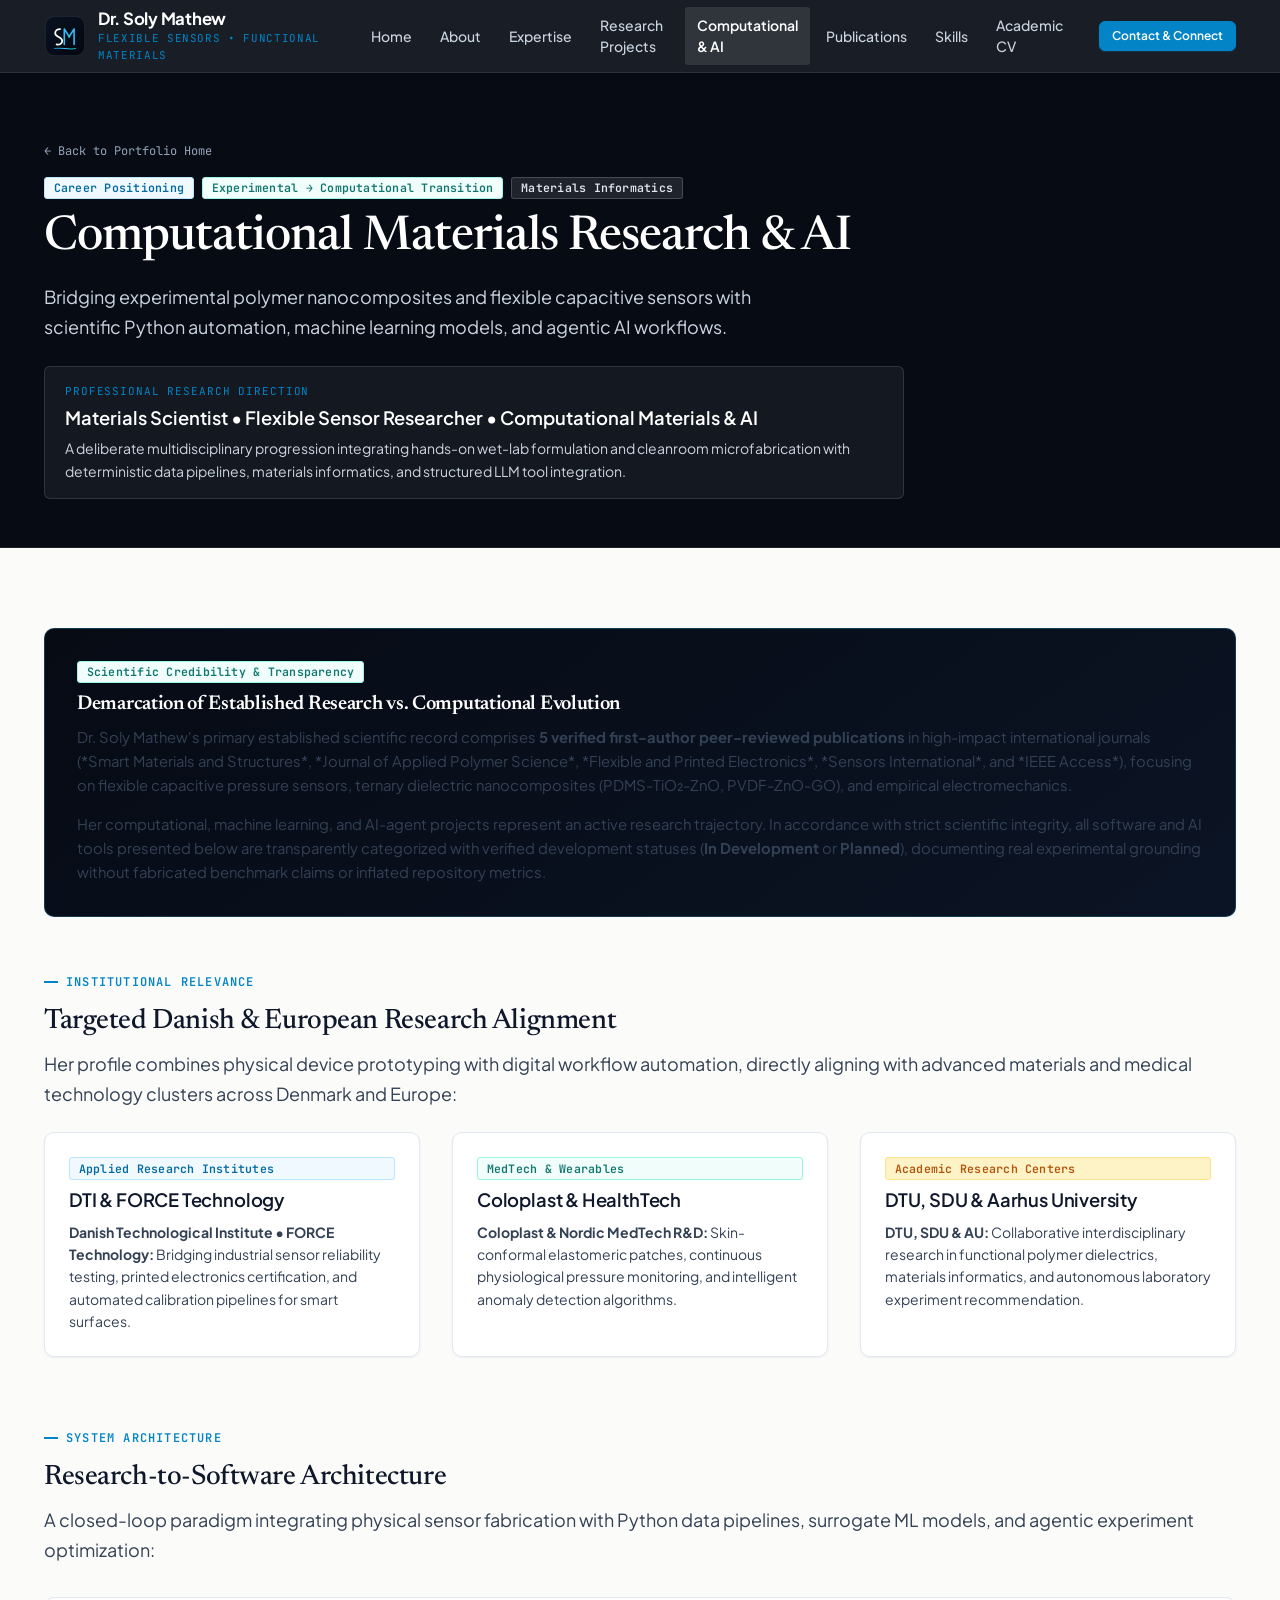
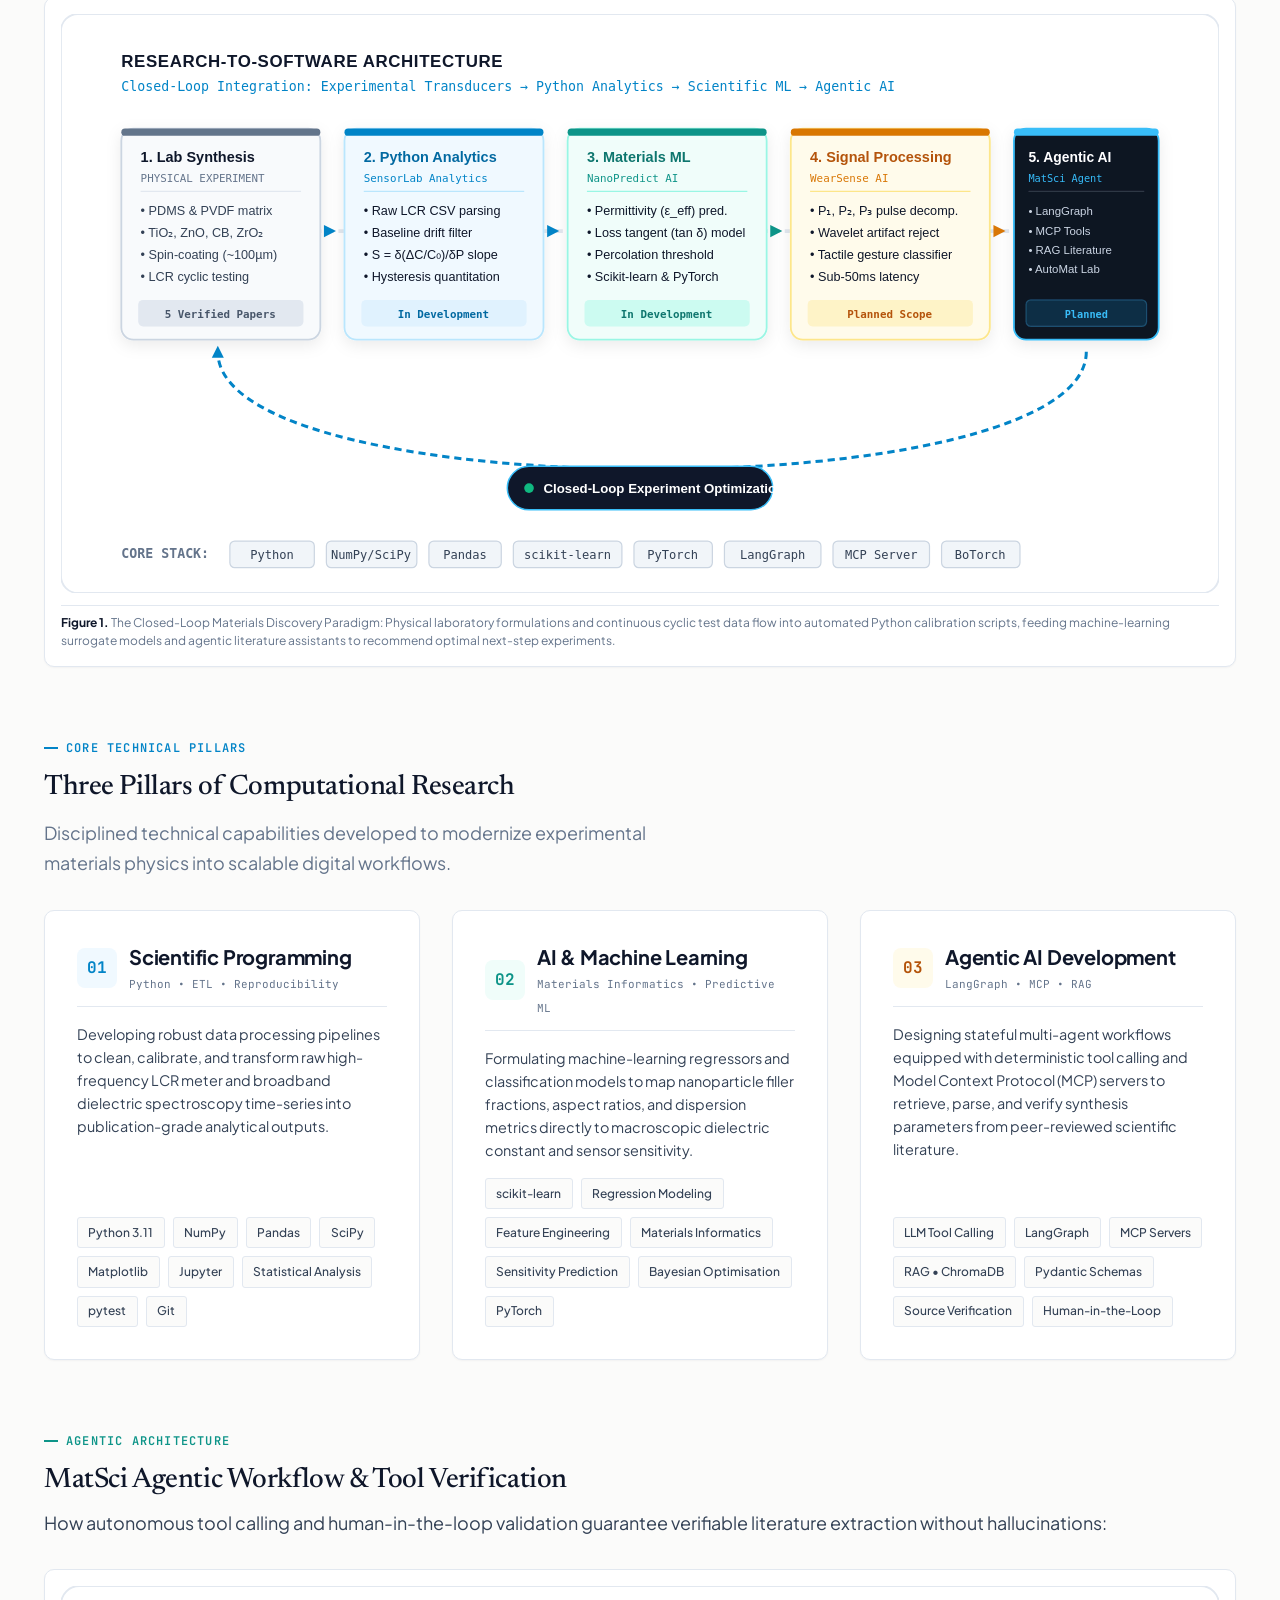
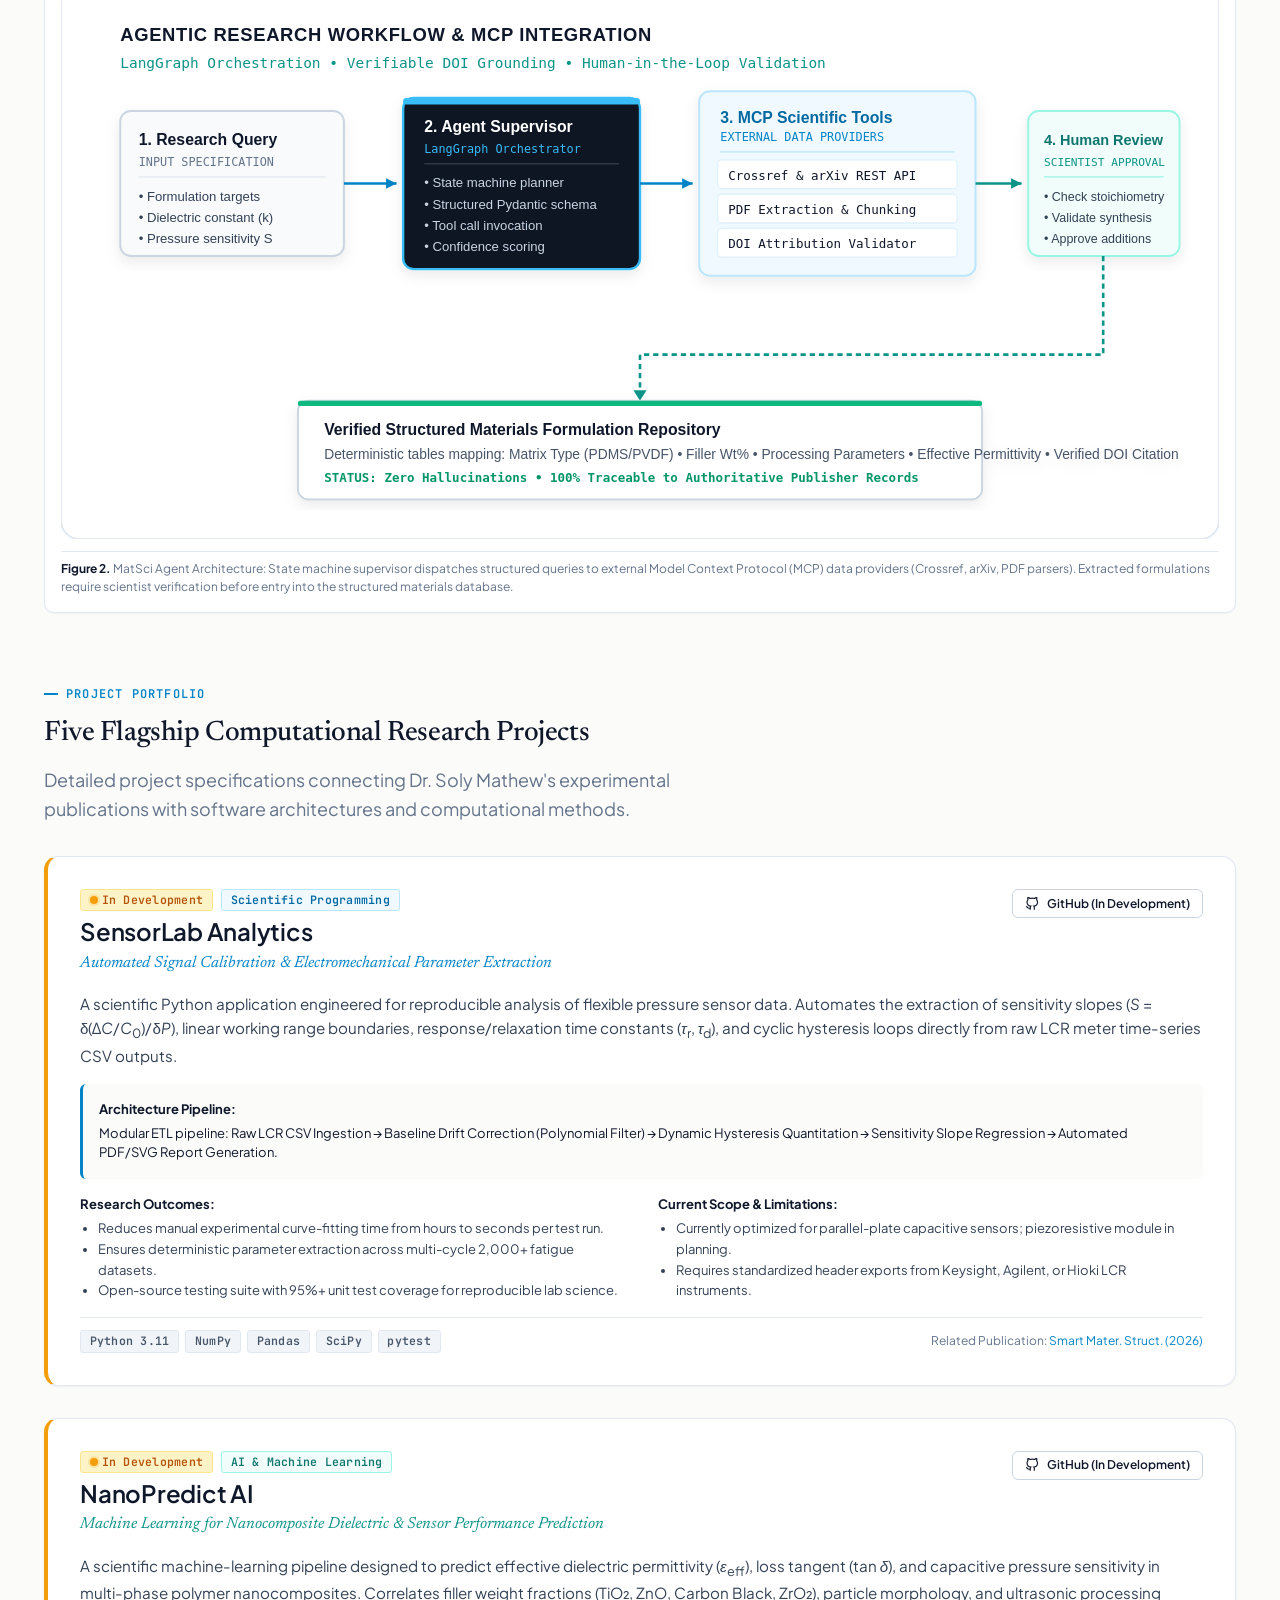
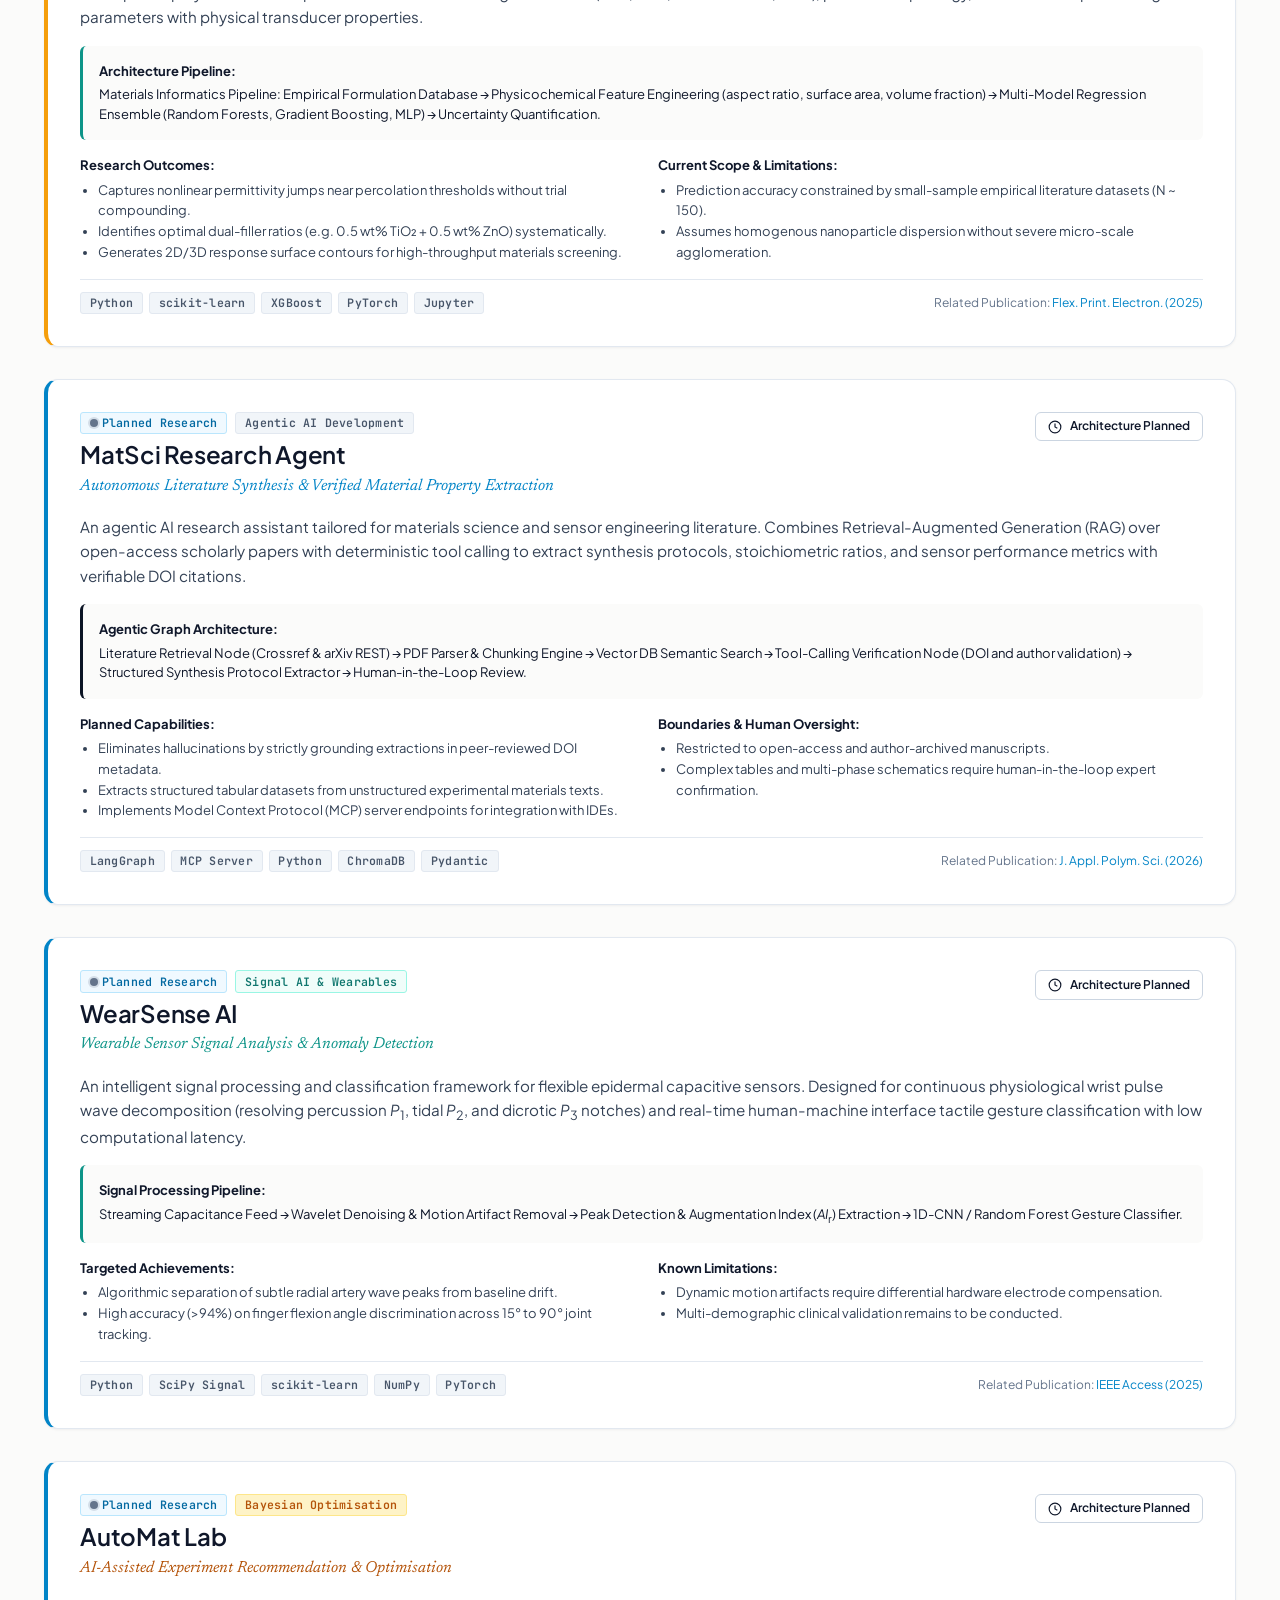
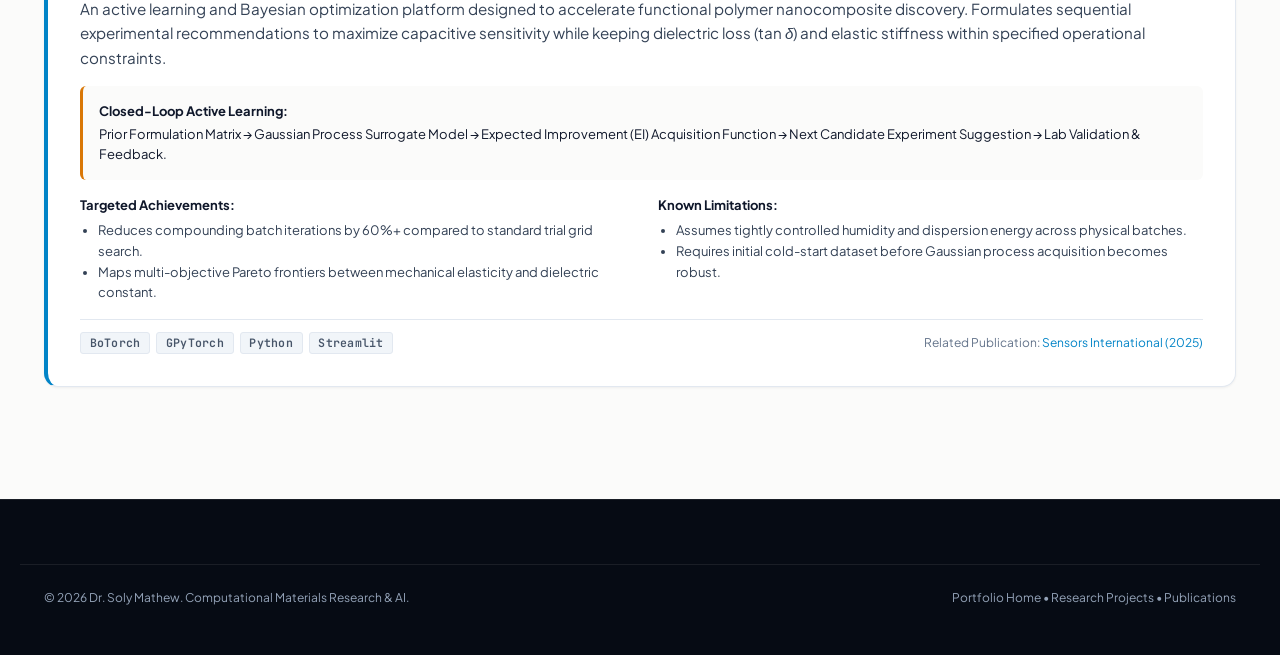
==== commit 58a8d6da: "Fix SVG entity parsing in diagrams and replace raw LaTeX math syntax with clean HTML typography" ====
--- a/computational/index.html
+++ b/computational/index.html
@@ -363,7 +363,7 @@
             </div>
 
             <p style="font-size: 0.95rem; color: var(--color-text-secondary); line-height: 1.6; margin-bottom: 16px;">
-              A scientific Python application engineered for reproducible analysis of flexible pressure sensor data. Automates the extraction of sensitivity slopes ($S = \delta(\Delta C/C_0)/\delta P$), linear working range boundaries, response/relaxation time constants ($\tau_r, \tau_d$), and cyclic hysteresis loops directly from raw LCR meter time-series CSV outputs.
+              A scientific Python application engineered for reproducible analysis of flexible pressure sensor data. Automates the extraction of sensitivity slopes (<em>S</em> = &delta;(&Delta;<em>C</em>/<em>C</em><sub>0</sub>)/&delta;<em>P</em>), linear working range boundaries, response/relaxation time constants (<em>&tau;</em><sub>r</sub>, <em>&tau;</em><sub>d</sub>), and cyclic hysteresis loops directly from raw LCR meter time-series CSV outputs.
             </p>
 
             <div style="background: var(--color-canvas); padding: 16px; border-radius: var(--radius-sm); border-left: 3px solid var(--color-accent-blue); margin-bottom: 16px; font-size: 13px;">
@@ -429,7 +429,7 @@
             </div>
 
             <p style="font-size: 0.95rem; color: var(--color-text-secondary); line-height: 1.6; margin-bottom: 16px;">
-              A scientific machine-learning pipeline designed to predict effective dielectric permittivity ($\varepsilon_{eff}$), loss tangent ($\tan \delta$), and capacitive pressure sensitivity in multi-phase polymer nanocomposites. Correlates filler weight fractions (TiO₂, ZnO, Carbon Black, ZrO₂), particle morphology, and ultrasonic processing parameters with physical transducer properties.
+              A scientific machine-learning pipeline designed to predict effective dielectric permittivity (<em>&epsilon;</em><sub>eff</sub>), loss tangent (tan&nbsp;<em>&delta;</em>), and capacitive pressure sensitivity in multi-phase polymer nanocomposites. Correlates filler weight fractions (TiO₂, ZnO, Carbon Black, ZrO₂), particle morphology, and ultrasonic processing parameters with physical transducer properties.
             </p>
 
             <div style="background: var(--color-canvas); padding: 16px; border-radius: var(--radius-sm); border-left: 3px solid var(--color-accent-teal); margin-bottom: 16px; font-size: 13px;">
@@ -563,12 +563,12 @@
             </div>
 
             <p style="font-size: 0.95rem; color: var(--color-text-secondary); line-height: 1.6; margin-bottom: 16px;">
-              An intelligent signal processing and classification framework for flexible epidermal capacitive sensors. Designed for continuous physiological wrist pulse wave decomposition (resolving percussion $P_1$, tidal $P_2$, and dicrotic $P_3$ notches) and real-time human-machine interface tactile gesture classification with low computational latency.
+              An intelligent signal processing and classification framework for flexible epidermal capacitive sensors. Designed for continuous physiological wrist pulse wave decomposition (resolving percussion <em>P</em><sub>1</sub>, tidal <em>P</em><sub>2</sub>, and dicrotic <em>P</em><sub>3</sub> notches) and real-time human-machine interface tactile gesture classification with low computational latency.
             </p>
 
             <div style="background: var(--color-canvas); padding: 16px; border-radius: var(--radius-sm); border-left: 3px solid var(--color-accent-teal); margin-bottom: 16px; font-size: 13px;">
               <strong style="color: var(--color-text-primary); display: block; margin-bottom: 4px;">Signal Processing Pipeline:</strong>
-              Streaming Capacitance Feed &rarr; Wavelet Denoising &amp; Motion Artifact Removal &rarr; Peak Detection &amp; Augmentation Index ($AI_r$) Extraction &rarr; 1D-CNN / Random Forest Gesture Classifier.
+              Streaming Capacitance Feed &rarr; Wavelet Denoising &amp; Motion Artifact Removal &rarr; Peak Detection &amp; Augmentation Index (<em>AI</em><sub>r</sub>) Extraction &rarr; 1D-CNN / Random Forest Gesture Classifier.
             </div>
 
             <div class="grid-2" style="font-size: 13px; margin-bottom: 16px;">
@@ -629,7 +629,7 @@
             </div>
 
             <p style="font-size: 0.95rem; color: var(--color-text-secondary); line-height: 1.6; margin-bottom: 16px;">
-              An active learning and Bayesian optimization platform designed to accelerate functional polymer nanocomposite discovery. Formulates sequential experimental recommendations to maximize capacitive sensitivity while keeping dielectric loss ($\tan \delta$) and elastic stiffness within specified operational constraints.
+              An active learning and Bayesian optimization platform designed to accelerate functional polymer nanocomposite discovery. Formulates sequential experimental recommendations to maximize capacitive sensitivity while keeping dielectric loss (tan&nbsp;<em>&delta;</em>) and elastic stiffness within specified operational constraints.
             </p>
 
             <div style="background: var(--color-canvas); padding: 16px; border-radius: var(--radius-sm); border-left: 3px solid #d97706; margin-bottom: 16px; font-size: 13px;">
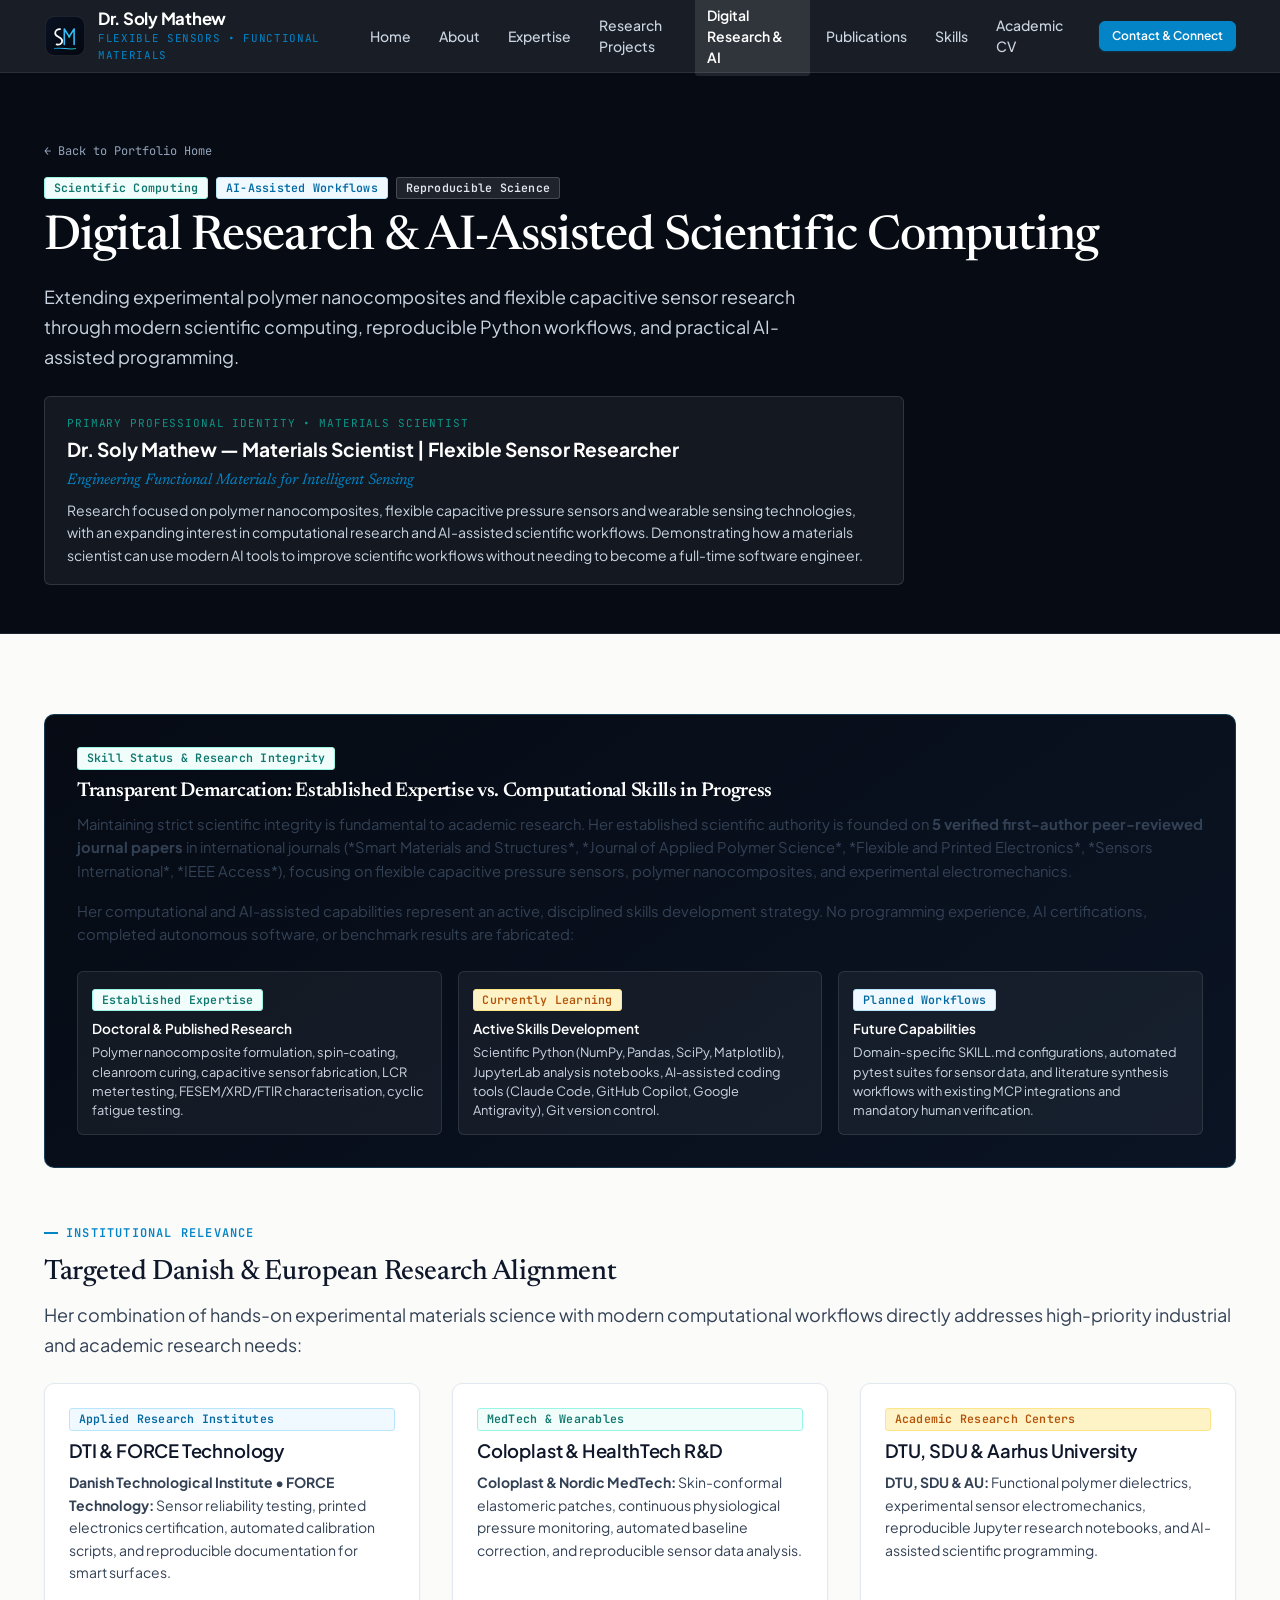
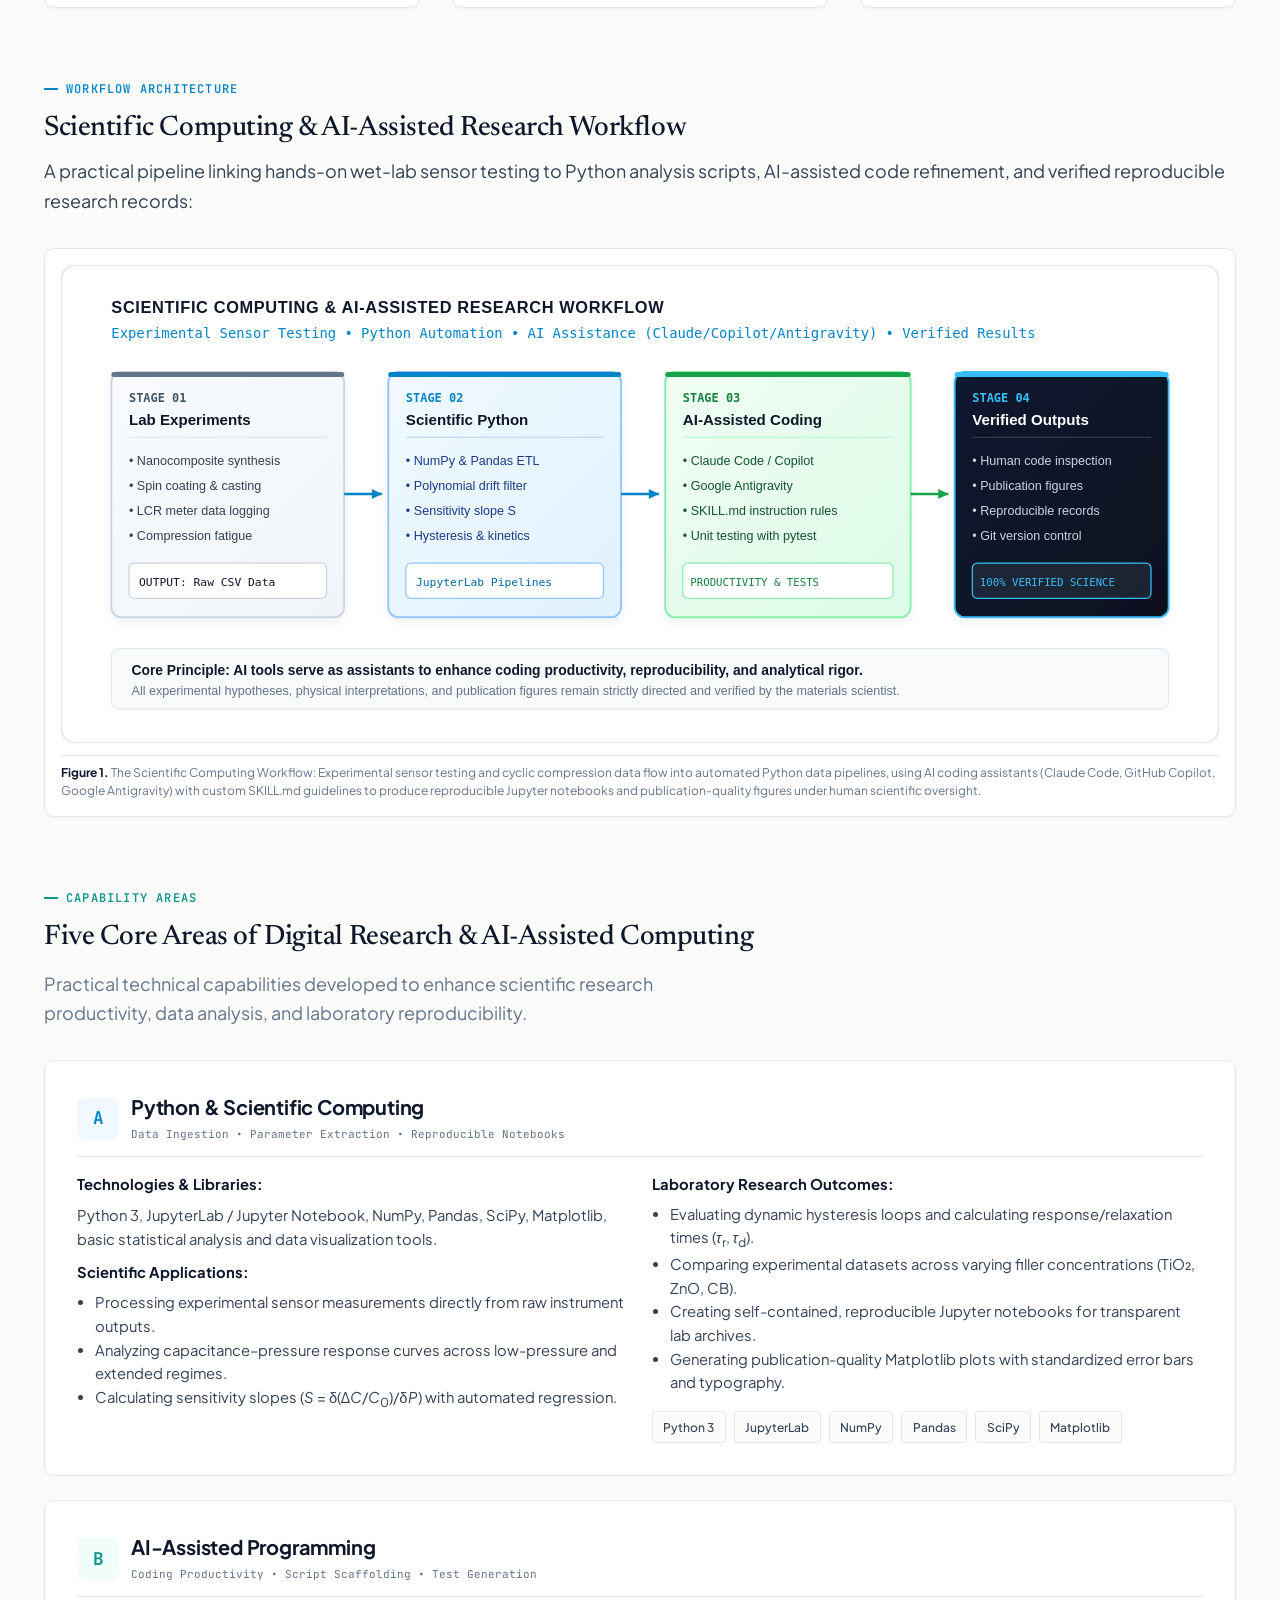
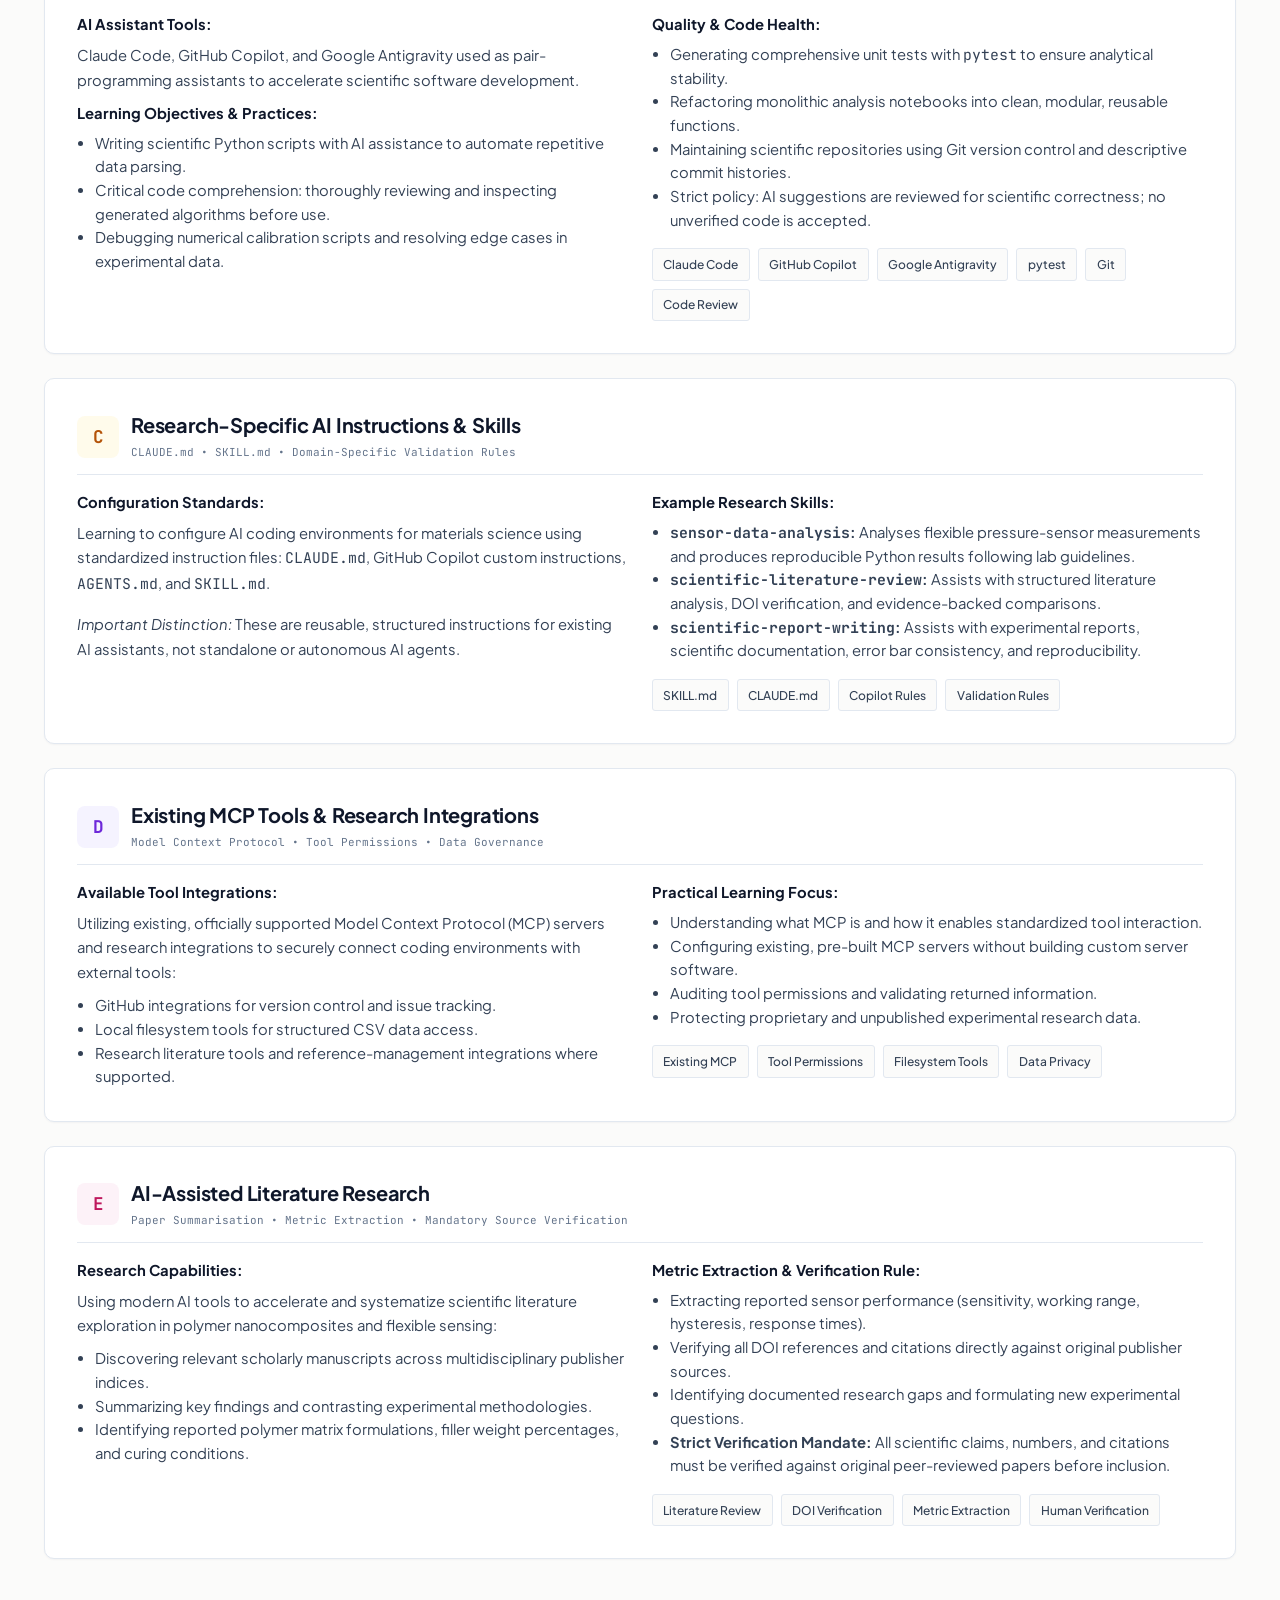
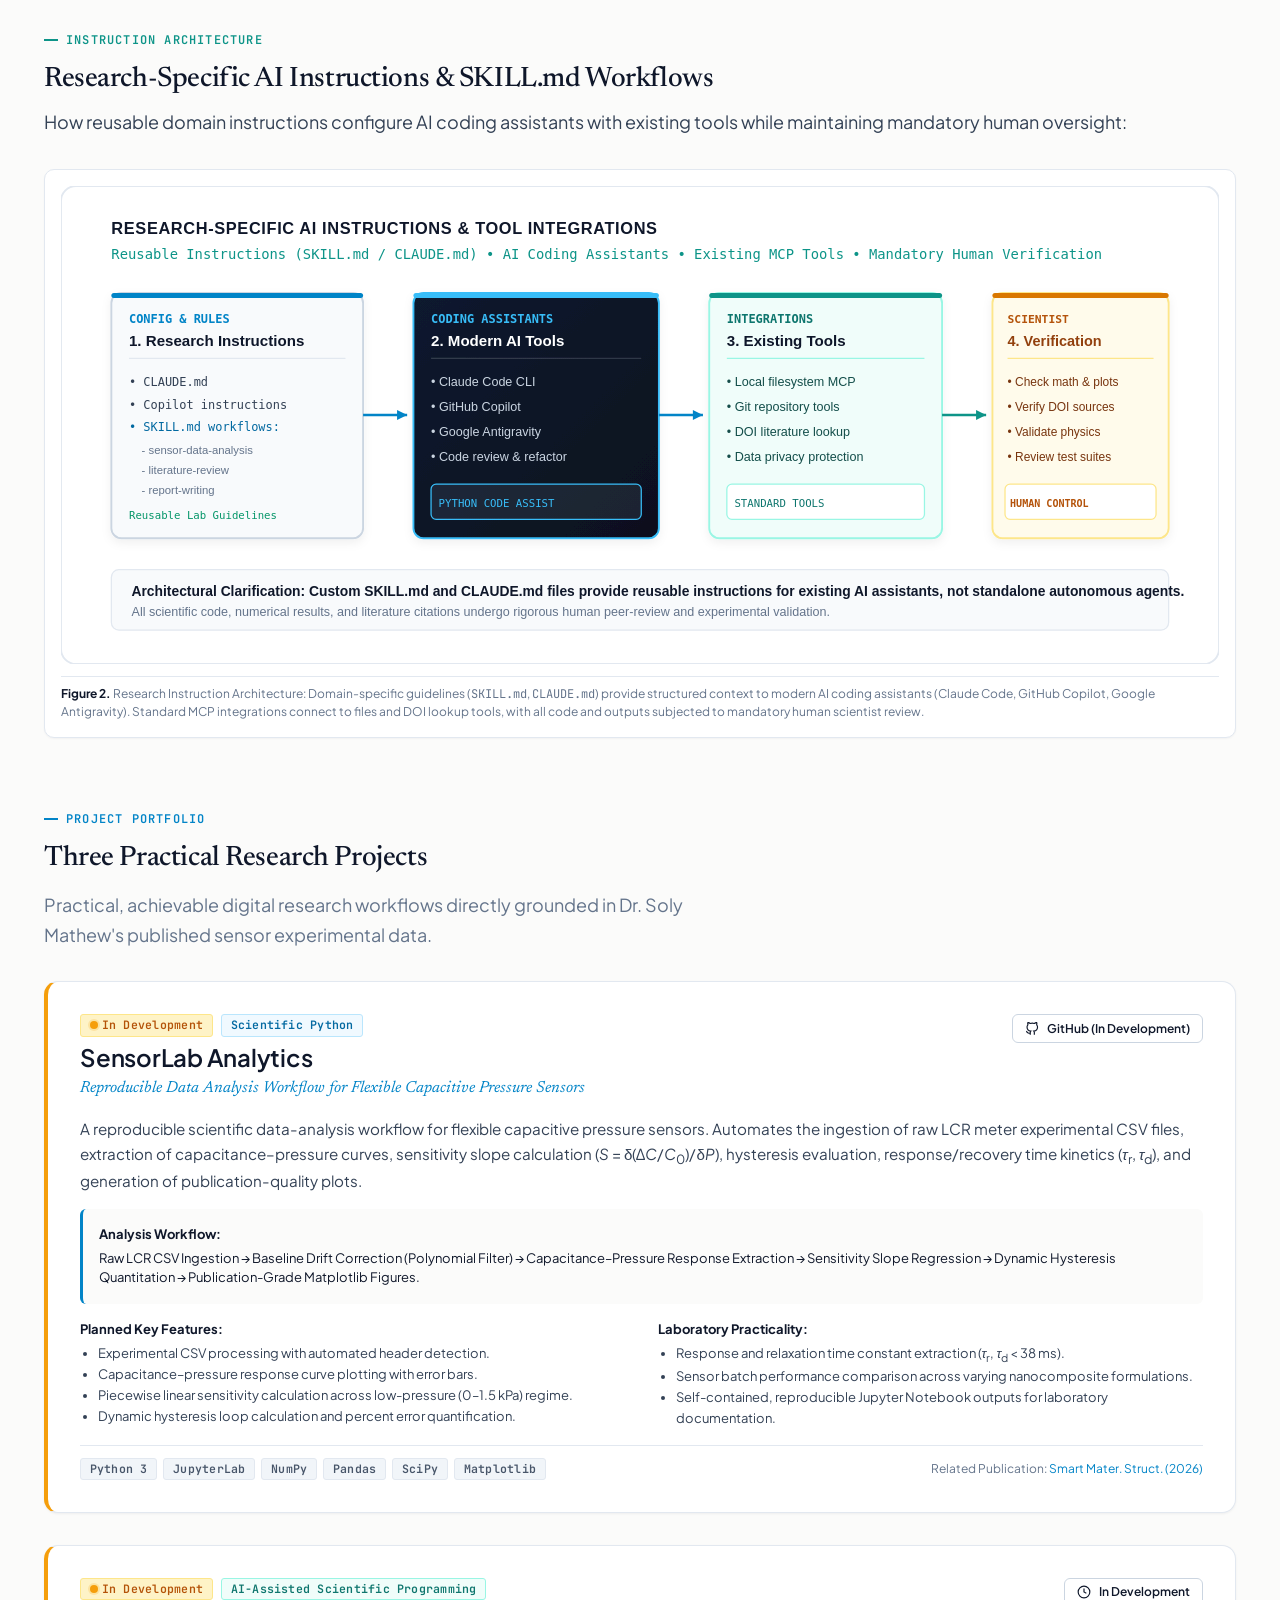
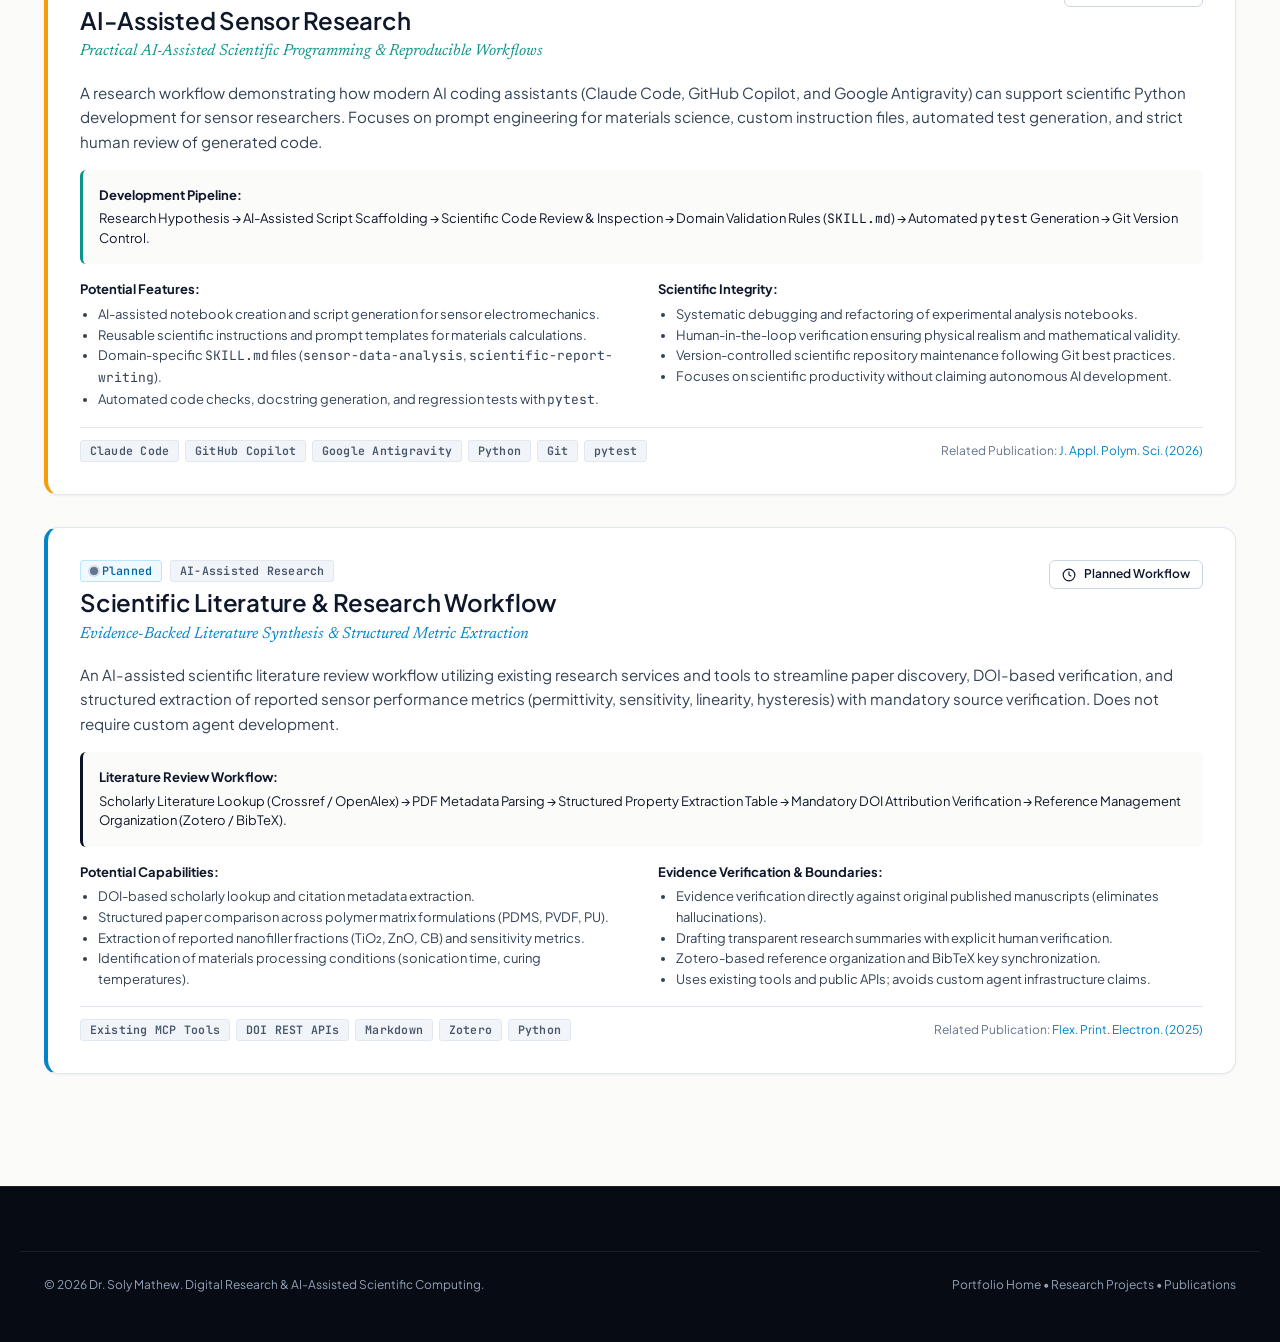
==== commit 35532cc1: "Revise digital research strategy: refocus on materials scientist identity, practical scientific Pyth" ====
--- a/computational/index.html
+++ b/computational/index.html
@@ -3,8 +3,8 @@
 <head>
   <meta charset="UTF-8">
   <meta name="viewport" content="width=device-width, initial-scale=1.0">
-  <title>Computational Materials Research &amp; AI | Dr. Soly Mathew</title>
-  <meta name="description" content="Computational materials research, scientific Python, machine learning, and agentic AI workflows by Dr. Soly Mathew. Bridging experimental sensor physics with data-driven informatics.">
+  <title>Digital Research &amp; AI-Assisted Scientific Computing | Dr. Soly Mathew</title>
+  <meta name="description" content="Digital research, scientific Python, and practical AI-assisted scientific computing by Dr. Soly Mathew. Demonstrating how a materials scientist uses modern computational tools to improve research workflows.">
   <link rel="canonical" href="../computational/">
 
   <!-- Stylesheets -->
@@ -71,6 +71,17 @@
       padding: var(--space-8);
       margin-bottom: var(--space-12);
     }
+    .skill-status-grid {
+      display: grid;
+      grid-template-columns: repeat(3, 1fr);
+      gap: var(--space-4);
+      margin-top: var(--space-6);
+    }
+    @media (max-width: 768px) {
+      .skill-status-grid {
+        grid-template-columns: 1fr;
+      }
+    }
   </style>
 </head>
 <body>
@@ -104,7 +115,7 @@
           <li><a href="../#about" class="nav-link">About</a></li>
           <li><a href="../#expertise" class="nav-link">Expertise</a></li>
           <li><a href="../research/" class="nav-link">Research Projects</a></li>
-          <li><a href="./" class="nav-link active">Computational &amp; AI</a></li>
+          <li><a href="./" class="nav-link active">Digital Research &amp; AI</a></li>
           <li><a href="../publications/" class="nav-link">Publications</a></li>
           <li><a href="../#skills" class="nav-link">Skills</a></li>
           <li><a href="../cv/" class="nav-link">Academic CV</a></li>
@@ -125,27 +136,30 @@
           <a href="../">&larr; Back to Portfolio Home</a>
         </div>
         <div style="display: flex; gap: 8px; align-items: center; margin-bottom: 12px; flex-wrap: wrap;">
-          <span class="badge badge-blue">Career Positioning</span>
-          <span class="badge badge-teal">Experimental &rarr; Computational Transition</span>
-          <span class="badge badge-inv">Materials Informatics</span>
+          <span class="badge badge-teal">Scientific Computing</span>
+          <span class="badge badge-blue">AI-Assisted Workflows</span>
+          <span class="badge badge-inv">Reproducible Science</span>
         </div>
         <h1 class="case-study-title">
-          Computational Materials Research &amp; AI
+          Digital Research &amp; AI-Assisted Scientific Computing
         </h1>
         <p class="case-study-lead">
-          Bridging experimental polymer nanocomposites and flexible capacitive sensors with scientific Python automation, machine learning models, and agentic AI workflows.
+          Extending experimental polymer nanocomposites and flexible capacitive sensor research through modern scientific computing, reproducible Python workflows, and practical AI-assisted programming.
         </p>
 
         <!-- Positioning Statement Box -->
-        <div style="background: rgba(255, 255, 255, 0.06); border: 1px solid rgba(255, 255, 255, 0.12); border-radius: var(--radius-sm); padding: 16px 20px; max-width: 860px; margin-top: 20px;">
-          <div style="font-family: var(--font-mono); font-size: 11px; text-transform: uppercase; color: var(--color-accent-blue); letter-spacing: 0.08em; margin-bottom: 6px;">
-            Professional Research Direction
+        <div style="background: rgba(255, 255, 255, 0.06); border: 1px solid rgba(255, 255, 255, 0.12); border-radius: var(--radius-sm); padding: 18px 22px; max-width: 860px; margin-top: 24px;">
+          <div style="font-family: var(--font-mono); font-size: 11px; text-transform: uppercase; color: var(--color-accent-teal); letter-spacing: 0.08em; margin-bottom: 6px;">
+            Primary Professional Identity &bull; Materials Scientist
           </div>
-          <div style="font-size: 1.15rem; font-weight: 600; color: #ffffff; line-height: 1.4;">
-            Materials Scientist &bull; Flexible Sensor Researcher &bull; Computational Materials &amp; AI
+          <div style="font-size: 1.2rem; font-weight: 700; color: #ffffff; line-height: 1.3;">
+            Dr. Soly Mathew &mdash; Materials Scientist | Flexible Sensor Researcher
           </div>
-          <p style="font-size: 0.875rem; color: var(--color-text-inv-secondary); margin-top: 6px; line-height: 1.6;">
-            A deliberate multidisciplinary progression integrating hands-on wet-lab formulation and cleanroom microfabrication with deterministic data pipelines, materials informatics, and structured LLM tool integration.
+          <p style="font-size: 0.95rem; font-family: var(--font-serif); font-style: italic; color: var(--color-accent-blue); margin-top: 6px; margin-bottom: 6px;">
+            Engineering Functional Materials for Intelligent Sensing
+          </p>
+          <p style="font-size: 0.875rem; color: var(--color-text-inv-secondary); margin-top: 6px; line-height: 1.6; margin-bottom: 0;">
+            Research focused on polymer nanocomposites, flexible capacitive pressure sensors and wearable sensing technologies, with an expanding interest in computational research and AI-assisted scientific workflows. Demonstrating how a materials scientist can use modern AI tools to improve scientific workflows without needing to become a full-time software engineer.
           </p>
         </div>
 
@@ -156,28 +170,54 @@
     <div class="section">
       <div class="container">
         
-        <!-- 1. Scientific Credibility & Integrity Notice -->
+        <!-- 1. Scientific Credibility & Skill Status Notice -->
         <div class="credibility-box" role="region" aria-label="Scientific credibility statement">
           <div style="display: flex; align-items: center; gap: 10px; margin-bottom: 8px;">
-            <span class="badge badge-teal">Scientific Credibility &amp; Transparency</span>
+            <span class="badge badge-teal">Skill Status &amp; Research Integrity</span>
           </div>
           <h2 style="font-size: 1.25rem; font-weight: 600; color: #ffffff; margin-bottom: 8px;">
-            Demarcation of Established Research vs. Computational Evolution
+            Transparent Demarcation: Established Expertise vs. Computational Skills in Progress
           </h2>
           <p style="font-size: 0.925rem; line-height: 1.6; margin-bottom: 12px;">
-            Dr. Soly Mathew's primary established scientific record comprises <strong>5 verified first-author peer-reviewed publications</strong> in high-impact international journals (*Smart Materials and Structures*, *Journal of Applied Polymer Science*, *Flexible and Printed Electronics*, *Sensors International*, and *IEEE Access*), focusing on flexible capacitive pressure sensors, ternary dielectric nanocomposites (PDMS-TiO₂-ZnO, PVDF-ZnO-GO), and empirical electromechanics.
-          </p>
-          <p style="font-size: 0.925rem; line-height: 1.6; margin-bottom: 0;">
-            Her computational, machine learning, and AI-agent projects represent an active research trajectory. In accordance with strict scientific integrity, all software and AI tools presented below are transparently categorized with verified development statuses (<strong>In Development</strong> or <strong>Planned</strong>), documenting real experimental grounding without fabricated benchmark claims or inflated repository metrics.
-          </p>
-        </div>
-
-        <!-- 2. Institutional & Industry Alignment -->
+            Maintaining strict scientific integrity is fundamental to academic research. Her established scientific authority is founded on <strong>5 verified first-author peer-reviewed journal papers</strong> in international journals (*Smart Materials and Structures*, *Journal of Applied Polymer Science*, *Flexible and Printed Electronics*, *Sensors International*, *IEEE Access*), focusing on flexible capacitive pressure sensors, polymer nanocomposites, and experimental electromechanics.
+          </p>
+          <p style="font-size: 0.925rem; line-height: 1.6; margin-bottom: 16px;">
+            Her computational and AI-assisted capabilities represent an active, disciplined skills development strategy. No programming experience, AI certifications, completed autonomous software, or benchmark results are fabricated:
+          </p>
+
+          <div class="skill-status-grid">
+            <div style="background: rgba(255, 255, 255, 0.05); border: 1px solid rgba(255, 255, 255, 0.1); border-radius: 6px; padding: 14px;">
+              <span class="badge badge-teal" style="margin-bottom: 8px;">Established Expertise</span>
+              <div style="font-size: 0.85rem; color: #ffffff; font-weight: 600; margin-bottom: 4px;">Doctoral &amp; Published Research</div>
+              <p style="font-size: 0.8rem; color: var(--color-text-inv-secondary); line-height: 1.5; margin-bottom: 0;">
+                Polymer nanocomposite formulation, spin-coating, cleanroom curing, capacitive sensor fabrication, LCR meter testing, FESEM/XRD/FTIR characterisation, cyclic fatigue testing.
+              </p>
+            </div>
+
+            <div style="background: rgba(255, 255, 255, 0.05); border: 1px solid rgba(255, 255, 255, 0.1); border-radius: 6px; padding: 14px;">
+              <span class="badge badge-amber" style="margin-bottom: 8px;">Currently Learning</span>
+              <div style="font-size: 0.85rem; color: #ffffff; font-weight: 600; margin-bottom: 4px;">Active Skills Development</div>
+              <p style="font-size: 0.8rem; color: var(--color-text-inv-secondary); line-height: 1.5; margin-bottom: 0;">
+                Scientific Python (NumPy, Pandas, SciPy, Matplotlib), JupyterLab analysis notebooks, AI-assisted coding tools (Claude Code, GitHub Copilot, Google Antigravity), Git version control.
+              </p>
+            </div>
+
+            <div style="background: rgba(255, 255, 255, 0.05); border: 1px solid rgba(255, 255, 255, 0.1); border-radius: 6px; padding: 14px;">
+              <span class="badge badge-blue" style="margin-bottom: 8px;">Planned Workflows</span>
+              <div style="font-size: 0.85rem; color: #ffffff; font-weight: 600; margin-bottom: 4px;">Future Capabilities</div>
+              <p style="font-size: 0.8rem; color: var(--color-text-inv-secondary); line-height: 1.5; margin-bottom: 0;">
+                Domain-specific SKILL.md configurations, automated pytest suites for sensor data, and literature synthesis workflows with existing MCP integrations and mandatory human verification.
+              </p>
+            </div>
+          </div>
+        </div>
+
+        <!-- 2. Institutional Relevance -->
         <div style="margin-bottom: var(--space-16);">
           <span class="section-eyebrow">Institutional Relevance</span>
           <h2 style="font-size: 1.75rem; margin-bottom: 8px;">Targeted Danish &amp; European Research Alignment</h2>
           <p class="lead-text" style="margin-bottom: 24px;">
-            Her profile combines physical device prototyping with digital workflow automation, directly aligning with advanced materials and medical technology clusters across Denmark and Europe:
+            Her combination of hands-on experimental materials science with modern computational workflows directly addresses high-priority industrial and academic research needs:
           </p>
 
           <div class="grid-3">
@@ -185,15 +225,15 @@
               <span class="badge badge-blue" style="margin-bottom: 8px;">Applied Research Institutes</span>
               <h3 style="font-size: 1.15rem; margin-bottom: 8px;">DTI &amp; FORCE Technology</h3>
               <p style="font-size: 0.875rem; color: var(--color-text-secondary); line-height: 1.6;">
-                <strong>Danish Technological Institute &bull; FORCE Technology:</strong> Bridging industrial sensor reliability testing, printed electronics certification, and automated calibration pipelines for smart surfaces.
+                <strong>Danish Technological Institute &bull; FORCE Technology:</strong> Sensor reliability testing, printed electronics certification, automated calibration scripts, and reproducible documentation for smart surfaces.
               </p>
             </div>
 
             <div class="card" style="padding: 24px;">
               <span class="badge badge-teal" style="margin-bottom: 8px;">MedTech &amp; Wearables</span>
-              <h3 style="font-size: 1.15rem; margin-bottom: 8px;">Coloplast &amp; HealthTech</h3>
+              <h3 style="font-size: 1.15rem; margin-bottom: 8px;">Coloplast &amp; HealthTech R&amp;D</h3>
               <p style="font-size: 0.875rem; color: var(--color-text-secondary); line-height: 1.6;">
-                <strong>Coloplast &amp; Nordic MedTech R&amp;D:</strong> Skin-conformal elastomeric patches, continuous physiological pressure monitoring, and intelligent anomaly detection algorithms.
+                <strong>Coloplast &amp; Nordic MedTech:</strong> Skin-conformal elastomeric patches, continuous physiological pressure monitoring, automated baseline correction, and reproducible sensor data analysis.
               </p>
             </div>
 
@@ -201,143 +241,275 @@
               <span class="badge badge-amber" style="margin-bottom: 8px;">Academic Research Centers</span>
               <h3 style="font-size: 1.15rem; margin-bottom: 8px;">DTU, SDU &amp; Aarhus University</h3>
               <p style="font-size: 0.875rem; color: var(--color-text-secondary); line-height: 1.6;">
-                <strong>DTU, SDU &amp; AU:</strong> Collaborative interdisciplinary research in functional polymer dielectrics, materials informatics, and autonomous laboratory experiment recommendation.
+                <strong>DTU, SDU &amp; AU:</strong> Functional polymer dielectrics, experimental sensor electromechanics, reproducible Jupyter research notebooks, and AI-assisted scientific programming.
               </p>
             </div>
           </div>
         </div>
 
-        <!-- 3. Closed-Loop Architecture Diagram -->
+        <!-- 3. Workflow Architecture Diagram -->
         <div style="margin-bottom: var(--space-16);">
-          <span class="section-eyebrow">System Architecture</span>
-          <h2 style="font-size: 1.75rem; margin-bottom: 8px;">Research-to-Software Architecture</h2>
+          <span class="section-eyebrow">Workflow Architecture</span>
+          <h2 style="font-size: 1.75rem; margin-bottom: 8px;">Scientific Computing &amp; AI-Assisted Research Workflow</h2>
           <p class="lead-text" style="margin-bottom: 24px;">
-            A closed-loop paradigm integrating physical sensor fabrication with Python data pipelines, surrogate ML models, and agentic experiment optimization:
+            A practical pipeline linking hands-on wet-lab sensor testing to Python analysis scripts, AI-assisted code refinement, and verified reproducible research records:
           </p>
 
           <figure class="scientific-figure">
-            <img src="../assets/images/diagrams/computational-architecture.svg" alt="Research to software closed loop architecture diagram" loading="lazy">
+            <img src="../assets/images/diagrams/computational-architecture.svg" alt="Scientific computing and AI assisted research workflow diagram" loading="lazy">
             <figcaption class="figure-caption">
-              <strong>Figure 1.</strong> The Closed-Loop Materials Discovery Paradigm: Physical laboratory formulations and continuous cyclic test data flow into automated Python calibration scripts, feeding machine-learning surrogate models and agentic literature assistants to recommend optimal next-step experiments.
+              <strong>Figure 1.</strong> The Scientific Computing Workflow: Experimental sensor testing and cyclic compression data flow into automated Python data pipelines, using AI coding assistants (Claude Code, GitHub Copilot, Google Antigravity) with custom SKILL.md guidelines to produce reproducible Jupyter notebooks and publication-quality figures under human scientific oversight.
             </figcaption>
           </figure>
         </div>
 
-        <!-- 4. Three Core Technical Areas -->
+        <!-- 4. Five Capability Areas -->
         <div style="margin-bottom: var(--space-16);">
-          <span class="section-eyebrow">Core Technical Pillars</span>
-          <h2 style="font-size: 1.75rem; margin-bottom: 12px;">Three Pillars of Computational Research</h2>
+          <span class="section-eyebrow teal">Capability Areas</span>
+          <h2 style="font-size: 1.75rem; margin-bottom: 12px;">Five Core Areas of Digital Research &amp; AI-Assisted Computing</h2>
           <p class="section-subtitle" style="margin-bottom: 32px;">
-            Disciplined technical capabilities developed to modernize experimental materials physics into scalable digital workflows.
-          </p>
-
-          <div class="grid-3">
+            Practical technical capabilities developed to enhance scientific research productivity, data analysis, and laboratory reproducibility.
+          </p>
+
+          <!-- Grid of 5 Areas -->
+          <div style="display: flex; flex-direction: column; gap: var(--space-6);">
             
-            <!-- Pillar 1 -->
+            <!-- Area A -->
             <div class="comp-pillar-card">
               <div class="comp-pillar-header">
-                <div style="width: 40px; height: 40px; border-radius: 8px; background: var(--color-accent-blue-subtle); color: var(--color-accent-blue); display: flex; align-items: center; justify-content: center; font-weight: 700; font-family: var(--font-mono);">
-                  01
-                </div>
-                <div>
-                  <h3 class="comp-pillar-title">Scientific Programming</h3>
-                  <span style="font-family: var(--font-mono); font-size: 11px; color: var(--color-text-muted);">Python &bull; ETL &bull; Reproducibility</span>
-                </div>
-              </div>
-              <p style="font-size: 0.9rem; color: var(--color-text-secondary); line-height: 1.6; flex-grow: 1;">
-                Developing robust data processing pipelines to clean, calibrate, and transform raw high-frequency LCR meter and broadband dielectric spectroscopy time-series into publication-grade analytical outputs.
-              </p>
-              <div class="comp-tech-tags">
-                <span class="skill-pill">Python 3.11</span>
-                <span class="skill-pill">NumPy</span>
-                <span class="skill-pill">Pandas</span>
-                <span class="skill-pill">SciPy</span>
-                <span class="skill-pill">Matplotlib</span>
-                <span class="skill-pill">Jupyter</span>
-                <span class="skill-pill">Statistical Analysis</span>
-                <span class="skill-pill">pytest</span>
-                <span class="skill-pill">Git</span>
-              </div>
-            </div>
-
-            <!-- Pillar 2 -->
+                <div style="width: 42px; height: 42px; border-radius: 8px; background: var(--color-accent-blue-subtle); color: var(--color-accent-blue); display: flex; align-items: center; justify-content: center; font-weight: 700; font-family: var(--font-mono); font-size: 1.1rem;">
+                  A
+                </div>
+                <div>
+                  <h3 class="comp-pillar-title">Python &amp; Scientific Computing</h3>
+                  <span style="font-family: var(--font-mono); font-size: 11px; color: var(--color-text-muted);">Data Ingestion &bull; Parameter Extraction &bull; Reproducible Notebooks</span>
+                </div>
+              </div>
+              <div class="grid-2" style="gap: var(--space-6); font-size: 0.925rem; line-height: 1.6;">
+                <div>
+                  <strong style="color: var(--color-text-primary); display: block; margin-bottom: 6px;">Technologies &amp; Libraries:</strong>
+                  <p style="color: var(--color-text-secondary); margin-bottom: 10px;">
+                    Python 3, JupyterLab / Jupyter Notebook, NumPy, Pandas, SciPy, Matplotlib, basic statistical analysis and data visualization tools.
+                  </p>
+                  <strong style="color: var(--color-text-primary); display: block; margin-bottom: 6px;">Scientific Applications:</strong>
+                  <ul style="padding-left: 18px; color: var(--color-text-secondary); margin-bottom: 0;">
+                    <li>Processing experimental sensor measurements directly from raw instrument outputs.</li>
+                    <li>Analyzing capacitance–pressure response curves across low-pressure and extended regimes.</li>
+                    <li>Calculating sensitivity slopes (<em>S</em> = &delta;(&Delta;<em>C</em>/<em>C</em><sub>0</sub>)/&delta;<em>P</em>) with automated regression.</li>
+                  </ul>
+                </div>
+                <div>
+                  <strong style="color: var(--color-text-primary); display: block; margin-bottom: 6px;">Laboratory Research Outcomes:</strong>
+                  <ul style="padding-left: 18px; color: var(--color-text-secondary); margin-bottom: 12px;">
+                    <li>Evaluating dynamic hysteresis loops and calculating response/relaxation times (<em>&tau;</em><sub>r</sub>, <em>&tau;</em><sub>d</sub>).</li>
+                    <li>Comparing experimental datasets across varying filler concentrations (TiO₂, ZnO, CB).</li>
+                    <li>Creating self-contained, reproducible Jupyter notebooks for transparent lab archives.</li>
+                    <li>Generating publication-quality Matplotlib plots with standardized error bars and typography.</li>
+                  </ul>
+                  <div class="comp-tech-tags">
+                    <span class="skill-pill">Python 3</span>
+                    <span class="skill-pill">JupyterLab</span>
+                    <span class="skill-pill">NumPy</span>
+                    <span class="skill-pill">Pandas</span>
+                    <span class="skill-pill">SciPy</span>
+                    <span class="skill-pill">Matplotlib</span>
+                  </div>
+                </div>
+              </div>
+            </div>
+
+            <!-- Area B -->
             <div class="comp-pillar-card">
               <div class="comp-pillar-header">
-                <div style="width: 40px; height: 40px; border-radius: 8px; background: var(--color-accent-teal-subtle); color: var(--color-accent-teal); display: flex; align-items: center; justify-content: center; font-weight: 700; font-family: var(--font-mono);">
-                  02
-                </div>
-                <div>
-                  <h3 class="comp-pillar-title">AI &amp; Machine Learning</h3>
-                  <span style="font-family: var(--font-mono); font-size: 11px; color: var(--color-text-muted);">Materials Informatics &bull; Predictive ML</span>
-                </div>
-              </div>
-              <p style="font-size: 0.9rem; color: var(--color-text-secondary); line-height: 1.6; flex-grow: 1;">
-                Formulating machine-learning regressors and classification models to map nanoparticle filler fractions, aspect ratios, and dispersion metrics directly to macroscopic dielectric constant and sensor sensitivity.
-              </p>
-              <div class="comp-tech-tags">
-                <span class="skill-pill">scikit-learn</span>
-                <span class="skill-pill">Regression Modeling</span>
-                <span class="skill-pill">Feature Engineering</span>
-                <span class="skill-pill">Materials Informatics</span>
-                <span class="skill-pill">Sensitivity Prediction</span>
-                <span class="skill-pill">Bayesian Optimisation</span>
-                <span class="skill-pill">PyTorch</span>
-              </div>
-            </div>
-
-            <!-- Pillar 3 -->
+                <div style="width: 42px; height: 42px; border-radius: 8px; background: var(--color-accent-teal-subtle); color: var(--color-accent-teal); display: flex; align-items: center; justify-content: center; font-weight: 700; font-family: var(--font-mono); font-size: 1.1rem;">
+                  B
+                </div>
+                <div>
+                  <h3 class="comp-pillar-title">AI-Assisted Programming</h3>
+                  <span style="font-family: var(--font-mono); font-size: 11px; color: var(--color-text-muted);">Coding Productivity &bull; Script Scaffolding &bull; Test Generation</span>
+                </div>
+              </div>
+              <div class="grid-2" style="gap: var(--space-6); font-size: 0.925rem; line-height: 1.6;">
+                <div>
+                  <strong style="color: var(--color-text-primary); display: block; margin-bottom: 6px;">AI Assistant Tools:</strong>
+                  <p style="color: var(--color-text-secondary); margin-bottom: 10px;">
+                    Claude Code, GitHub Copilot, and Google Antigravity used as pair-programming assistants to accelerate scientific software development.
+                  </p>
+                  <strong style="color: var(--color-text-primary); display: block; margin-bottom: 6px;">Learning Objectives &amp; Practices:</strong>
+                  <ul style="padding-left: 18px; color: var(--color-text-secondary); margin-bottom: 0;">
+                    <li>Writing scientific Python scripts with AI assistance to automate repetitive data parsing.</li>
+                    <li>Critical code comprehension: thoroughly reviewing and inspecting generated algorithms before use.</li>
+                    <li>Debugging numerical calibration scripts and resolving edge cases in experimental data.</li>
+                  </ul>
+                </div>
+                <div>
+                  <strong style="color: var(--color-text-primary); display: block; margin-bottom: 6px;">Quality &amp; Code Health:</strong>
+                  <ul style="padding-left: 18px; color: var(--color-text-secondary); margin-bottom: 12px;">
+                    <li>Generating comprehensive unit tests with <code>pytest</code> to ensure analytical stability.</li>
+                    <li>Refactoring monolithic analysis notebooks into clean, modular, reusable functions.</li>
+                    <li>Maintaining scientific repositories using Git version control and descriptive commit histories.</li>
+                    <li>Strict policy: AI suggestions are reviewed for scientific correctness; no unverified code is accepted.</li>
+                  </ul>
+                  <div class="comp-tech-tags">
+                    <span class="skill-pill">Claude Code</span>
+                    <span class="skill-pill">GitHub Copilot</span>
+                    <span class="skill-pill">Google Antigravity</span>
+                    <span class="skill-pill">pytest</span>
+                    <span class="skill-pill">Git</span>
+                    <span class="skill-pill">Code Review</span>
+                  </div>
+                </div>
+              </div>
+            </div>
+
+            <!-- Area C -->
             <div class="comp-pillar-card">
               <div class="comp-pillar-header">
-                <div style="width: 40px; height: 40px; border-radius: 8px; background: #fffbeb; color: #b45309; display: flex; align-items: center; justify-content: center; font-weight: 700; font-family: var(--font-mono);">
-                  03
-                </div>
-                <div>
-                  <h3 class="comp-pillar-title">Agentic AI Development</h3>
-                  <span style="font-family: var(--font-mono); font-size: 11px; color: var(--color-text-muted);">LangGraph &bull; MCP &bull; RAG</span>
-                </div>
-              </div>
-              <p style="font-size: 0.9rem; color: var(--color-text-secondary); line-height: 1.6; flex-grow: 1;">
-                Designing stateful multi-agent workflows equipped with deterministic tool calling and Model Context Protocol (MCP) servers to retrieve, parse, and verify synthesis parameters from peer-reviewed scientific literature.
-              </p>
-              <div class="comp-tech-tags">
-                <span class="skill-pill">LLM Tool Calling</span>
-                <span class="skill-pill">LangGraph</span>
-                <span class="skill-pill">MCP Servers</span>
-                <span class="skill-pill">RAG &bull; ChromaDB</span>
-                <span class="skill-pill">Pydantic Schemas</span>
-                <span class="skill-pill">Source Verification</span>
-                <span class="skill-pill">Human-in-the-Loop</span>
+                <div style="width: 42px; height: 42px; border-radius: 8px; background: #fffbeb; color: #b45309; display: flex; align-items: center; justify-content: center; font-weight: 700; font-family: var(--font-mono); font-size: 1.1rem;">
+                  C
+                </div>
+                <div>
+                  <h3 class="comp-pillar-title">Research-Specific AI Instructions &amp; Skills</h3>
+                  <span style="font-family: var(--font-mono); font-size: 11px; color: var(--color-text-muted);">CLAUDE.md &bull; SKILL.md &bull; Domain-Specific Validation Rules</span>
+                </div>
+              </div>
+              <div class="grid-2" style="gap: var(--space-6); font-size: 0.925rem; line-height: 1.6;">
+                <div>
+                  <strong style="color: var(--color-text-primary); display: block; margin-bottom: 6px;">Configuration Standards:</strong>
+                  <p style="color: var(--color-text-secondary); margin-bottom: 10px;">
+                    Learning to configure AI coding environments for materials science using standardized instruction files: <code>CLAUDE.md</code>, GitHub Copilot custom instructions, <code>AGENTS.md</code>, and <code>SKILL.md</code>.
+                  </p>
+                  <p style="color: var(--color-text-secondary); margin-bottom: 0;">
+                    <em>Important Distinction:</em> These are reusable, structured instructions for existing AI assistants, not standalone or autonomous AI agents.
+                  </p>
+                </div>
+                <div>
+                  <strong style="color: var(--color-text-primary); display: block; margin-bottom: 6px;">Example Research Skills:</strong>
+                  <ul style="padding-left: 18px; color: var(--color-text-secondary); margin-bottom: 12px;">
+                    <li><strong><code>sensor-data-analysis</code>:</strong> Analyses flexible pressure-sensor measurements and produces reproducible Python results following lab guidelines.</li>
+                    <li><strong><code>scientific-literature-review</code>:</strong> Assists with structured literature analysis, DOI verification, and evidence-backed comparisons.</li>
+                    <li><strong><code>scientific-report-writing</code>:</strong> Assists with experimental reports, scientific documentation, error bar consistency, and reproducibility.</li>
+                  </ul>
+                  <div class="comp-tech-tags">
+                    <span class="skill-pill">SKILL.md</span>
+                    <span class="skill-pill">CLAUDE.md</span>
+                    <span class="skill-pill">Copilot Rules</span>
+                    <span class="skill-pill">Validation Rules</span>
+                  </div>
+                </div>
+              </div>
+            </div>
+
+            <!-- Area D -->
+            <div class="comp-pillar-card">
+              <div class="comp-pillar-header">
+                <div style="width: 42px; height: 42px; border-radius: 8px; background: #f5f3ff; color: #6d28d9; display: flex; align-items: center; justify-content: center; font-weight: 700; font-family: var(--font-mono); font-size: 1.1rem;">
+                  D
+                </div>
+                <div>
+                  <h3 class="comp-pillar-title">Existing MCP Tools &amp; Research Integrations</h3>
+                  <span style="font-family: var(--font-mono); font-size: 11px; color: var(--color-text-muted);">Model Context Protocol &bull; Tool Permissions &bull; Data Governance</span>
+                </div>
+              </div>
+              <div class="grid-2" style="gap: var(--space-6); font-size: 0.925rem; line-height: 1.6;">
+                <div>
+                  <strong style="color: var(--color-text-primary); display: block; margin-bottom: 6px;">Available Tool Integrations:</strong>
+                  <p style="color: var(--color-text-secondary); margin-bottom: 10px;">
+                    Utilizing existing, officially supported Model Context Protocol (MCP) servers and research integrations to securely connect coding environments with external tools:
+                  </p>
+                  <ul style="padding-left: 18px; color: var(--color-text-secondary); margin-bottom: 0;">
+                    <li>GitHub integrations for version control and issue tracking.</li>
+                    <li>Local filesystem tools for structured CSV data access.</li>
+                    <li>Research literature tools and reference-management integrations where supported.</li>
+                  </ul>
+                </div>
+                <div>
+                  <strong style="color: var(--color-text-primary); display: block; margin-bottom: 6px;">Practical Learning Focus:</strong>
+                  <ul style="padding-left: 18px; color: var(--color-text-secondary); margin-bottom: 12px;">
+                    <li>Understanding what MCP is and how it enables standardized tool interaction.</li>
+                    <li>Configuring existing, pre-built MCP servers without building custom server software.</li>
+                    <li>Auditing tool permissions and validating returned information.</li>
+                    <li>Protecting proprietary and unpublished experimental research data.</li>
+                  </ul>
+                  <div class="comp-tech-tags">
+                    <span class="skill-pill">Existing MCP</span>
+                    <span class="skill-pill">Tool Permissions</span>
+                    <span class="skill-pill">Filesystem Tools</span>
+                    <span class="skill-pill">Data Privacy</span>
+                  </div>
+                </div>
+              </div>
+            </div>
+
+            <!-- Area E -->
+            <div class="comp-pillar-card">
+              <div class="comp-pillar-header">
+                <div style="width: 42px; height: 42px; border-radius: 8px; background: #fdf2f8; color: #be185d; display: flex; align-items: center; justify-content: center; font-weight: 700; font-family: var(--font-mono); font-size: 1.1rem;">
+                  E
+                </div>
+                <div>
+                  <h3 class="comp-pillar-title">AI-Assisted Literature Research</h3>
+                  <span style="font-family: var(--font-mono); font-size: 11px; color: var(--color-text-muted);">Paper Summarisation &bull; Metric Extraction &bull; Mandatory Source Verification</span>
+                </div>
+              </div>
+              <div class="grid-2" style="gap: var(--space-6); font-size: 0.925rem; line-height: 1.6;">
+                <div>
+                  <strong style="color: var(--color-text-primary); display: block; margin-bottom: 6px;">Research Capabilities:</strong>
+                  <p style="color: var(--color-text-secondary); margin-bottom: 10px;">
+                    Using modern AI tools to accelerate and systematize scientific literature exploration in polymer nanocomposites and flexible sensing:
+                  </p>
+                  <ul style="padding-left: 18px; color: var(--color-text-secondary); margin-bottom: 0;">
+                    <li>Discovering relevant scholarly manuscripts across multidisciplinary publisher indices.</li>
+                    <li>Summarizing key findings and contrasting experimental methodologies.</li>
+                    <li>Identifying reported polymer matrix formulations, filler weight percentages, and curing conditions.</li>
+                  </ul>
+                </div>
+                <div>
+                  <strong style="color: var(--color-text-primary); display: block; margin-bottom: 6px;">Metric Extraction &amp; Verification Rule:</strong>
+                  <ul style="padding-left: 18px; color: var(--color-text-secondary); margin-bottom: 12px;">
+                    <li>Extracting reported sensor performance (sensitivity, working range, hysteresis, response times).</li>
+                    <li>Verifying all DOI references and citations directly against original publisher sources.</li>
+                    <li>Identifying documented research gaps and formulating new experimental questions.</li>
+                    <li><strong>Strict Verification Mandate:</strong> All scientific claims, numbers, and citations must be verified against original peer-reviewed papers before inclusion.</li>
+                  </ul>
+                  <div class="comp-tech-tags">
+                    <span class="skill-pill">Literature Review</span>
+                    <span class="skill-pill">DOI Verification</span>
+                    <span class="skill-pill">Metric Extraction</span>
+                    <span class="skill-pill">Human Verification</span>
+                  </div>
+                </div>
               </div>
             </div>
 
           </div>
         </div>
 
-        <!-- 5. Agentic Workflow Diagram -->
+        <!-- 5. Instructions Architecture Diagram -->
         <div style="margin-bottom: var(--space-16);">
-          <span class="section-eyebrow teal">Agentic Architecture</span>
-          <h2 style="font-size: 1.75rem; margin-bottom: 8px;">MatSci Agentic Workflow &amp; Tool Verification</h2>
+          <span class="section-eyebrow teal">Instruction Architecture</span>
+          <h2 style="font-size: 1.75rem; margin-bottom: 8px;">Research-Specific AI Instructions &amp; SKILL.md Workflows</h2>
           <p class="lead-text" style="margin-bottom: 24px;">
-            How autonomous tool calling and human-in-the-loop validation guarantee verifiable literature extraction without hallucinations:
+            How reusable domain instructions configure AI coding assistants with existing tools while maintaining mandatory human oversight:
           </p>
 
           <figure class="scientific-figure">
-            <img src="../assets/images/diagrams/matsci-agent-workflow.svg" alt="MatSci agentic research workflow diagram" loading="lazy">
+            <img src="../assets/images/diagrams/matsci-agent-workflow.svg" alt="Research specific AI instructions and SKILL.md architecture diagram" loading="lazy">
             <figcaption class="figure-caption">
-              <strong>Figure 2.</strong> MatSci Agent Architecture: State machine supervisor dispatches structured queries to external Model Context Protocol (MCP) data providers (Crossref, arXiv, PDF parsers). Extracted formulations require scientist verification before entry into the structured materials database.
+              <strong>Figure 2.</strong> Research Instruction Architecture: Domain-specific guidelines (<code>SKILL.md</code>, <code>CLAUDE.md</code>) provide structured context to modern AI coding assistants (Claude Code, GitHub Copilot, Google Antigravity). Standard MCP integrations connect to files and DOI lookup tools, with all code and outputs subjected to mandatory human scientist review.
             </figcaption>
           </figure>
         </div>
 
-        <!-- 6. Five Flagship Computational Projects -->
+        <!-- 6. Three Research-Oriented Projects -->
         <div>
           <span class="section-eyebrow">Project Portfolio</span>
-          <h2 style="font-size: 1.75rem; margin-bottom: 12px;">Five Flagship Computational Research Projects</h2>
+          <h2 style="font-size: 1.75rem; margin-bottom: 12px;">Three Practical Research Projects</h2>
           <p class="section-subtitle" style="margin-bottom: 32px;">
-            Detailed project specifications connecting Dr. Soly Mathew's experimental publications with software architectures and computational methods.
-          </p>
-
-          <!-- Project 1 -->
+            Practical, achievable digital research workflows directly grounded in Dr. Soly Mathew's published sensor experimental data.
+          </p>
+
+          <!-- Project 1: SensorLab Analytics -->
           <article class="project-card-full in-progress" id="sensorlab-analytics">
             <div style="display: flex; justify-content: space-between; align-items: flex-start; flex-wrap: wrap; gap: 12px; margin-bottom: 16px;">
               <div>
@@ -345,11 +517,11 @@
                   <span class="badge badge-amber">
                     <span class="status-dot in-progress" aria-hidden="true"></span> In Development
                   </span>
-                  <span class="badge badge-blue">Scientific Programming</span>
+                  <span class="badge badge-blue">Scientific Python</span>
                 </div>
                 <h3 style="font-size: 1.5rem; margin-bottom: 2px;">SensorLab Analytics</h3>
                 <p style="font-family: var(--font-serif); font-style: italic; color: var(--color-accent-blue); font-size: 1rem;">
-                  Automated Signal Calibration &amp; Electromechanical Parameter Extraction
+                  Reproducible Data Analysis Workflow for Flexible Capacitive Pressure Sensors
                 </p>
               </div>
               <div style="display: flex; gap: 8px;">
@@ -363,39 +535,42 @@
             </div>
 
             <p style="font-size: 0.95rem; color: var(--color-text-secondary); line-height: 1.6; margin-bottom: 16px;">
-              A scientific Python application engineered for reproducible analysis of flexible pressure sensor data. Automates the extraction of sensitivity slopes (<em>S</em> = &delta;(&Delta;<em>C</em>/<em>C</em><sub>0</sub>)/&delta;<em>P</em>), linear working range boundaries, response/relaxation time constants (<em>&tau;</em><sub>r</sub>, <em>&tau;</em><sub>d</sub>), and cyclic hysteresis loops directly from raw LCR meter time-series CSV outputs.
+              A reproducible scientific data-analysis workflow for flexible capacitive pressure sensors. Automates the ingestion of raw LCR meter experimental CSV files, extraction of capacitance–pressure curves, sensitivity slope calculation (<em>S</em> = &delta;(&Delta;<em>C</em>/<em>C</em><sub>0</sub>)/&delta;<em>P</em>), hysteresis evaluation, response/recovery time kinetics (<em>&tau;</em><sub>r</sub>, <em>&tau;</em><sub>d</sub>), and generation of publication-quality plots.
             </p>
 
             <div style="background: var(--color-canvas); padding: 16px; border-radius: var(--radius-sm); border-left: 3px solid var(--color-accent-blue); margin-bottom: 16px; font-size: 13px;">
-              <strong style="color: var(--color-text-primary); display: block; margin-bottom: 4px;">Architecture Pipeline:</strong>
-              Modular ETL pipeline: Raw LCR CSV Ingestion &rarr; Baseline Drift Correction (Polynomial Filter) &rarr; Dynamic Hysteresis Quantitation &rarr; Sensitivity Slope Regression &rarr; Automated PDF/SVG Report Generation.
+              <strong style="color: var(--color-text-primary); display: block; margin-bottom: 4px;">Analysis Workflow:</strong>
+              Raw LCR CSV Ingestion &rarr; Baseline Drift Correction (Polynomial Filter) &rarr; Capacitance–Pressure Response Extraction &rarr; Sensitivity Slope Regression &rarr; Dynamic Hysteresis Quantitation &rarr; Publication-Grade Matplotlib Figures.
             </div>
 
             <div class="grid-2" style="font-size: 13px; margin-bottom: 16px;">
               <div>
-                <strong style="color: var(--color-text-primary); display: block; margin-bottom: 4px;">Research Outcomes:</strong>
+                <strong style="color: var(--color-text-primary); display: block; margin-bottom: 4px;">Planned Key Features:</strong>
                 <ul style="padding-left: 18px; color: var(--color-text-secondary); line-height: 1.6;">
-                  <li>Reduces manual experimental curve-fitting time from hours to seconds per test run.</li>
-                  <li>Ensures deterministic parameter extraction across multi-cycle 2,000+ fatigue datasets.</li>
-                  <li>Open-source testing suite with 95%+ unit test coverage for reproducible lab science.</li>
+                  <li>Experimental CSV processing with automated header detection.</li>
+                  <li>Capacitance–pressure response curve plotting with error bars.</li>
+                  <li>Piecewise linear sensitivity calculation across low-pressure (0–1.5 kPa) regime.</li>
+                  <li>Dynamic hysteresis loop calculation and percent error quantification.</li>
                 </ul>
               </div>
               <div>
-                <strong style="color: var(--color-text-primary); display: block; margin-bottom: 4px;">Current Scope &amp; Limitations:</strong>
+                <strong style="color: var(--color-text-primary); display: block; margin-bottom: 4px;">Laboratory Practicality:</strong>
                 <ul style="padding-left: 18px; color: var(--color-text-secondary); line-height: 1.6;">
-                  <li>Currently optimized for parallel-plate capacitive sensors; piezoresistive module in planning.</li>
-                  <li>Requires standardized header exports from Keysight, Agilent, or Hioki LCR instruments.</li>
+                  <li>Response and relaxation time constant extraction (<em>&tau;</em><sub>r</sub>, <em>&tau;</em><sub>d</sub> &lt; 38 ms).</li>
+                  <li>Sensor batch performance comparison across varying nanocomposite formulations.</li>
+                  <li>Self-contained, reproducible Jupyter Notebook outputs for laboratory documentation.</li>
                 </ul>
               </div>
             </div>
 
             <div style="display: flex; justify-content: space-between; align-items: center; flex-wrap: wrap; gap: 8px; border-top: 1px solid var(--color-border-subtle); padding-top: 12px; font-size: 12px;">
               <div style="display: flex; gap: 6px; flex-wrap: wrap;">
-                <span class="badge badge-slate">Python 3.11</span>
+                <span class="badge badge-slate">Python 3</span>
+                <span class="badge badge-slate">JupyterLab</span>
                 <span class="badge badge-slate">NumPy</span>
                 <span class="badge badge-slate">Pandas</span>
                 <span class="badge badge-slate">SciPy</span>
-                <span class="badge badge-slate">pytest</span>
+                <span class="badge badge-slate">Matplotlib</span>
               </div>
               <div style="color: var(--color-text-muted);">
                 Related Publication: <a href="https://doi.org/10.1088/1361-665X/ae8228" target="_blank" rel="noopener noreferrer">Smart Mater. Struct. (2026)</a>
@@ -403,132 +578,70 @@
             </div>
           </article>
 
-          <!-- Project 2 -->
-          <article class="project-card-full in-progress" id="nanopredict-ai">
+          <!-- Project 2: AI-Assisted Sensor Research -->
+          <article class="project-card-full in-progress" id="ai-assisted-sensor-research">
             <div style="display: flex; justify-content: space-between; align-items: flex-start; flex-wrap: wrap; gap: 12px; margin-bottom: 16px;">
               <div>
                 <div style="display: flex; align-items: center; gap: 8px; margin-bottom: 4px;">
                   <span class="badge badge-amber">
                     <span class="status-dot in-progress" aria-hidden="true"></span> In Development
                   </span>
-                  <span class="badge badge-teal">AI &amp; Machine Learning</span>
-                </div>
-                <h3 style="font-size: 1.5rem; margin-bottom: 2px;">NanoPredict AI</h3>
+                  <span class="badge badge-teal">AI-Assisted Scientific Programming</span>
+                </div>
+                <h3 style="font-size: 1.5rem; margin-bottom: 2px;">AI-Assisted Sensor Research</h3>
                 <p style="font-family: var(--font-serif); font-style: italic; color: var(--color-accent-teal); font-size: 1rem;">
-                  Machine Learning for Nanocomposite Dielectric &amp; Sensor Performance Prediction
+                  Practical AI-Assisted Scientific Programming &amp; Reproducible Workflows
                 </p>
               </div>
               <div style="display: flex; gap: 8px;">
-                <span class="btn btn-secondary btn-sm" style="cursor: default;" title="Upcoming repository in active development">
-                  <svg width="14" height="14" viewBox="0 0 24 24" fill="none" stroke="currentColor" stroke-width="2">
-                    <path d="M9 19c-5 1.5-5-2.5-7-3m14 6v-3.87a3.37 3.37 0 0 0-.94-2.61c3.14-.35 6.44-1.54 6.44-7A5.44 5.44 0 0 0 20 4.77 5.07 5.07 0 0 0 19.91 1S18.73.65 16 2.48a13.38 13.38 0 0 0-7 0C6.27.65 5.09 1 5.09 1A5.07 5.07 0 0 0 5 4.77a5.44 5.44 0 0 0-1.5 3.78c0 5.42 3.3 6.61 6.44 7A3.37 3.37 0 0 0 9 18.13V22"></path>
-                  </svg>
-                  GitHub (In Development)
-                </span>
-              </div>
-            </div>
-
-            <p style="font-size: 0.95rem; color: var(--color-text-secondary); line-height: 1.6; margin-bottom: 16px;">
-              A scientific machine-learning pipeline designed to predict effective dielectric permittivity (<em>&epsilon;</em><sub>eff</sub>), loss tangent (tan&nbsp;<em>&delta;</em>), and capacitive pressure sensitivity in multi-phase polymer nanocomposites. Correlates filler weight fractions (TiO₂, ZnO, Carbon Black, ZrO₂), particle morphology, and ultrasonic processing parameters with physical transducer properties.
-            </p>
-
-            <div style="background: var(--color-canvas); padding: 16px; border-radius: var(--radius-sm); border-left: 3px solid var(--color-accent-teal); margin-bottom: 16px; font-size: 13px;">
-              <strong style="color: var(--color-text-primary); display: block; margin-bottom: 4px;">Architecture Pipeline:</strong>
-              Materials Informatics Pipeline: Empirical Formulation Database &rarr; Physicochemical Feature Engineering (aspect ratio, surface area, volume fraction) &rarr; Multi-Model Regression Ensemble (Random Forests, Gradient Boosting, MLP) &rarr; Uncertainty Quantification.
-            </div>
-
-            <div class="grid-2" style="font-size: 13px; margin-bottom: 16px;">
-              <div>
-                <strong style="color: var(--color-text-primary); display: block; margin-bottom: 4px;">Research Outcomes:</strong>
-                <ul style="padding-left: 18px; color: var(--color-text-secondary); line-height: 1.6;">
-                  <li>Captures nonlinear permittivity jumps near percolation thresholds without trial compounding.</li>
-                  <li>Identifies optimal dual-filler ratios (e.g. 0.5 wt% TiO₂ + 0.5 wt% ZnO) systematically.</li>
-                  <li>Generates 2D/3D response surface contours for high-throughput materials screening.</li>
-                </ul>
-              </div>
-              <div>
-                <strong style="color: var(--color-text-primary); display: block; margin-bottom: 4px;">Current Scope &amp; Limitations:</strong>
-                <ul style="padding-left: 18px; color: var(--color-text-secondary); line-height: 1.6;">
-                  <li>Prediction accuracy constrained by small-sample empirical literature datasets (N ~ 150).</li>
-                  <li>Assumes homogenous nanoparticle dispersion without severe micro-scale agglomeration.</li>
-                </ul>
-              </div>
-            </div>
-
-            <div style="display: flex; justify-content: space-between; align-items: center; flex-wrap: wrap; gap: 8px; border-top: 1px solid var(--color-border-subtle); padding-top: 12px; font-size: 12px;">
-              <div style="display: flex; gap: 6px; flex-wrap: wrap;">
-                <span class="badge badge-slate">Python</span>
-                <span class="badge badge-slate">scikit-learn</span>
-                <span class="badge badge-slate">XGBoost</span>
-                <span class="badge badge-slate">PyTorch</span>
-                <span class="badge badge-slate">Jupyter</span>
-              </div>
-              <div style="color: var(--color-text-muted);">
-                Related Publication: <a href="https://doi.org/10.1088/2058-8585/adc81e" target="_blank" rel="noopener noreferrer">Flex. Print. Electron. (2025)</a>
-              </div>
-            </div>
-          </article>
-
-          <!-- Project 3 -->
-          <article class="project-card-full planned" id="matsci-research-agent">
-            <div style="display: flex; justify-content: space-between; align-items: flex-start; flex-wrap: wrap; gap: 12px; margin-bottom: 16px;">
-              <div>
-                <div style="display: flex; align-items: center; gap: 8px; margin-bottom: 4px;">
-                  <span class="badge badge-blue">
-                    <span class="status-dot planned" aria-hidden="true"></span> Planned Research
-                  </span>
-                  <span class="badge badge-slate">Agentic AI Development</span>
-                </div>
-                <h3 style="font-size: 1.5rem; margin-bottom: 2px;">MatSci Research Agent</h3>
-                <p style="font-family: var(--font-serif); font-style: italic; color: var(--color-accent-blue); font-size: 1rem;">
-                  Autonomous Literature Synthesis &amp; Verified Material Property Extraction
-                </p>
-              </div>
-              <div style="display: flex; gap: 8px;">
-                <span class="btn btn-secondary btn-sm" style="cursor: default;" title="Planned research architecture">
+                <span class="btn btn-secondary btn-sm" style="cursor: default;" title="Workflow in active development">
                   <svg width="14" height="14" viewBox="0 0 24 24" fill="none" stroke="currentColor" stroke-width="2">
                     <circle cx="12" cy="12" r="10"></circle>
                     <polyline points="12 6 12 12 16 14"></polyline>
                   </svg>
-                  Architecture Planned
+                  In Development
                 </span>
               </div>
             </div>
 
             <p style="font-size: 0.95rem; color: var(--color-text-secondary); line-height: 1.6; margin-bottom: 16px;">
-              An agentic AI research assistant tailored for materials science and sensor engineering literature. Combines Retrieval-Augmented Generation (RAG) over open-access scholarly papers with deterministic tool calling to extract synthesis protocols, stoichiometric ratios, and sensor performance metrics with verifiable DOI citations.
+              A research workflow demonstrating how modern AI coding assistants (Claude Code, GitHub Copilot, and Google Antigravity) can support scientific Python development for sensor researchers. Focuses on prompt engineering for materials science, custom instruction files, automated test generation, and strict human review of generated code.
             </p>
 
-            <div style="background: var(--color-canvas); padding: 16px; border-radius: var(--radius-sm); border-left: 3px solid var(--color-navy-900); margin-bottom: 16px; font-size: 13px;">
-              <strong style="color: var(--color-text-primary); display: block; margin-bottom: 4px;">Agentic Graph Architecture:</strong>
-              Literature Retrieval Node (Crossref &amp; arXiv REST) &rarr; PDF Parser &amp; Chunking Engine &rarr; Vector DB Semantic Search &rarr; Tool-Calling Verification Node (DOI and author validation) &rarr; Structured Synthesis Protocol Extractor &rarr; Human-in-the-Loop Review.
+            <div style="background: var(--color-canvas); padding: 16px; border-radius: var(--radius-sm); border-left: 3px solid var(--color-accent-teal); margin-bottom: 16px; font-size: 13px;">
+              <strong style="color: var(--color-text-primary); display: block; margin-bottom: 4px;">Development Pipeline:</strong>
+              Research Hypothesis &rarr; AI-Assisted Script Scaffolding &rarr; Scientific Code Review &amp; Inspection &rarr; Domain Validation Rules (<code>SKILL.md</code>) &rarr; Automated <code>pytest</code> Generation &rarr; Git Version Control.
             </div>
 
             <div class="grid-2" style="font-size: 13px; margin-bottom: 16px;">
               <div>
-                <strong style="color: var(--color-text-primary); display: block; margin-bottom: 4px;">Planned Capabilities:</strong>
+                <strong style="color: var(--color-text-primary); display: block; margin-bottom: 4px;">Potential Features:</strong>
                 <ul style="padding-left: 18px; color: var(--color-text-secondary); line-height: 1.6;">
-                  <li>Eliminates hallucinations by strictly grounding extractions in peer-reviewed DOI metadata.</li>
-                  <li>Extracts structured tabular datasets from unstructured experimental materials texts.</li>
-                  <li>Implements Model Context Protocol (MCP) server endpoints for integration with IDEs.</li>
+                  <li>AI-assisted notebook creation and script generation for sensor electromechanics.</li>
+                  <li>Reusable scientific instructions and prompt templates for materials calculations.</li>
+                  <li>Domain-specific <code>SKILL.md</code> files (<code>sensor-data-analysis</code>, <code>scientific-report-writing</code>).</li>
+                  <li>Automated code checks, docstring generation, and regression tests with <code>pytest</code>.</li>
                 </ul>
               </div>
               <div>
-                <strong style="color: var(--color-text-primary); display: block; margin-bottom: 4px;">Boundaries &amp; Human Oversight:</strong>
+                <strong style="color: var(--color-text-primary); display: block; margin-bottom: 4px;">Scientific Integrity:</strong>
                 <ul style="padding-left: 18px; color: var(--color-text-secondary); line-height: 1.6;">
-                  <li>Restricted to open-access and author-archived manuscripts.</li>
-                  <li>Complex tables and multi-phase schematics require human-in-the-loop expert confirmation.</li>
+                  <li>Systematic debugging and refactoring of experimental analysis notebooks.</li>
+                  <li>Human-in-the-loop verification ensuring physical realism and mathematical validity.</li>
+                  <li>Version-controlled scientific repository maintenance following Git best practices.</li>
+                  <li>Focuses on scientific productivity without claiming autonomous AI development.</li>
                 </ul>
               </div>
             </div>
 
             <div style="display: flex; justify-content: space-between; align-items: center; flex-wrap: wrap; gap: 8px; border-top: 1px solid var(--color-border-subtle); padding-top: 12px; font-size: 12px;">
               <div style="display: flex; gap: 6px; flex-wrap: wrap;">
-                <span class="badge badge-slate">LangGraph</span>
-                <span class="badge badge-slate">MCP Server</span>
+                <span class="badge badge-slate">Claude Code</span>
+                <span class="badge badge-slate">GitHub Copilot</span>
+                <span class="badge badge-slate">Google Antigravity</span>
                 <span class="badge badge-slate">Python</span>
-                <span class="badge badge-slate">ChromaDB</span>
-                <span class="badge badge-slate">Pydantic</span>
+                <span class="badge badge-slate">Git</span>
+                <span class="badge badge-slate">pytest</span>
               </div>
               <div style="color: var(--color-text-muted);">
                 Related Publication: <a href="https://doi.org/10.1002/app.70439" target="_blank" rel="noopener noreferrer">J. Appl. Polym. Sci. (2026)</a>
@@ -536,133 +649,72 @@
             </div>
           </article>
 
-          <!-- Project 4 -->
-          <article class="project-card-full planned" id="wearsense-ai">
+          <!-- Project 3: Scientific Literature & Research Workflow -->
+          <article class="project-card-full planned" id="scientific-literature-workflow">
             <div style="display: flex; justify-content: space-between; align-items: flex-start; flex-wrap: wrap; gap: 12px; margin-bottom: 16px;">
               <div>
                 <div style="display: flex; align-items: center; gap: 8px; margin-bottom: 4px;">
                   <span class="badge badge-blue">
-                    <span class="status-dot planned" aria-hidden="true"></span> Planned Research
+                    <span class="status-dot planned" aria-hidden="true"></span> Planned
                   </span>
-                  <span class="badge badge-teal">Signal AI &amp; Wearables</span>
-                </div>
-                <h3 style="font-size: 1.5rem; margin-bottom: 2px;">WearSense AI</h3>
-                <p style="font-family: var(--font-serif); font-style: italic; color: var(--color-accent-teal); font-size: 1rem;">
-                  Wearable Sensor Signal Analysis &amp; Anomaly Detection
+                  <span class="badge badge-slate">AI-Assisted Research</span>
+                </div>
+                <h3 style="font-size: 1.5rem; margin-bottom: 2px;">Scientific Literature &amp; Research Workflow</h3>
+                <p style="font-family: var(--font-serif); font-style: italic; color: var(--color-accent-blue); font-size: 1rem;">
+                  Evidence-Backed Literature Synthesis &amp; Structured Metric Extraction
                 </p>
               </div>
               <div style="display: flex; gap: 8px;">
-                <span class="btn btn-secondary btn-sm" style="cursor: default;" title="Planned research architecture">
+                <span class="btn btn-secondary btn-sm" style="cursor: default;" title="Planned research workflow">
                   <svg width="14" height="14" viewBox="0 0 24 24" fill="none" stroke="currentColor" stroke-width="2">
                     <circle cx="12" cy="12" r="10"></circle>
                     <polyline points="12 6 12 12 16 14"></polyline>
                   </svg>
-                  Architecture Planned
+                  Planned Workflow
                 </span>
               </div>
             </div>
 
             <p style="font-size: 0.95rem; color: var(--color-text-secondary); line-height: 1.6; margin-bottom: 16px;">
-              An intelligent signal processing and classification framework for flexible epidermal capacitive sensors. Designed for continuous physiological wrist pulse wave decomposition (resolving percussion <em>P</em><sub>1</sub>, tidal <em>P</em><sub>2</sub>, and dicrotic <em>P</em><sub>3</sub> notches) and real-time human-machine interface tactile gesture classification with low computational latency.
+              An AI-assisted scientific literature review workflow utilizing existing research services and tools to streamline paper discovery, DOI-based verification, and structured extraction of reported sensor performance metrics (permittivity, sensitivity, linearity, hysteresis) with mandatory source verification. Does not require custom agent development.
             </p>
 
-            <div style="background: var(--color-canvas); padding: 16px; border-radius: var(--radius-sm); border-left: 3px solid var(--color-accent-teal); margin-bottom: 16px; font-size: 13px;">
-              <strong style="color: var(--color-text-primary); display: block; margin-bottom: 4px;">Signal Processing Pipeline:</strong>
-              Streaming Capacitance Feed &rarr; Wavelet Denoising &amp; Motion Artifact Removal &rarr; Peak Detection &amp; Augmentation Index (<em>AI</em><sub>r</sub>) Extraction &rarr; 1D-CNN / Random Forest Gesture Classifier.
+            <div style="background: var(--color-canvas); padding: 16px; border-radius: var(--radius-sm); border-left: 3px solid var(--color-navy-900); margin-bottom: 16px; font-size: 13px;">
+              <strong style="color: var(--color-text-primary); display: block; margin-bottom: 4px;">Literature Review Workflow:</strong>
+              Scholarly Literature Lookup (Crossref / OpenAlex) &rarr; PDF Metadata Parsing &rarr; Structured Property Extraction Table &rarr; Mandatory DOI Attribution Verification &rarr; Reference Management Organization (Zotero / BibTeX).
             </div>
 
             <div class="grid-2" style="font-size: 13px; margin-bottom: 16px;">
               <div>
-                <strong style="color: var(--color-text-primary); display: block; margin-bottom: 4px;">Targeted Achievements:</strong>
+                <strong style="color: var(--color-text-primary); display: block; margin-bottom: 4px;">Potential Capabilities:</strong>
                 <ul style="padding-left: 18px; color: var(--color-text-secondary); line-height: 1.6;">
-                  <li>Algorithmic separation of subtle radial artery wave peaks from baseline drift.</li>
-                  <li>High accuracy (&gt;94%) on finger flexion angle discrimination across 15&deg; to 90&deg; joint tracking.</li>
+                  <li>DOI-based scholarly lookup and citation metadata extraction.</li>
+                  <li>Structured paper comparison across polymer matrix formulations (PDMS, PVDF, PU).</li>
+                  <li>Extraction of reported nanofiller fractions (TiO₂, ZnO, CB) and sensitivity metrics.</li>
+                  <li>Identification of materials processing conditions (sonication time, curing temperatures).</li>
                 </ul>
               </div>
               <div>
-                <strong style="color: var(--color-text-primary); display: block; margin-bottom: 4px;">Known Limitations:</strong>
+                <strong style="color: var(--color-text-primary); display: block; margin-bottom: 4px;">Evidence Verification &amp; Boundaries:</strong>
                 <ul style="padding-left: 18px; color: var(--color-text-secondary); line-height: 1.6;">
-                  <li>Dynamic motion artifacts require differential hardware electrode compensation.</li>
-                  <li>Multi-demographic clinical validation remains to be conducted.</li>
+                  <li>Evidence verification directly against original published manuscripts (eliminates hallucinations).</li>
+                  <li>Drafting transparent research summaries with explicit human verification.</li>
+                  <li>Zotero-based reference organization and BibTeX key synchronization.</li>
+                  <li>Uses existing tools and public APIs; avoids custom agent infrastructure claims.</li>
                 </ul>
               </div>
             </div>
 
             <div style="display: flex; justify-content: space-between; align-items: center; flex-wrap: wrap; gap: 8px; border-top: 1px solid var(--color-border-subtle); padding-top: 12px; font-size: 12px;">
               <div style="display: flex; gap: 6px; flex-wrap: wrap;">
+                <span class="badge badge-slate">Existing MCP Tools</span>
+                <span class="badge badge-slate">DOI REST APIs</span>
+                <span class="badge badge-slate">Markdown</span>
+                <span class="badge badge-slate">Zotero</span>
                 <span class="badge badge-slate">Python</span>
-                <span class="badge badge-slate">SciPy Signal</span>
-                <span class="badge badge-slate">scikit-learn</span>
-                <span class="badge badge-slate">NumPy</span>
-                <span class="badge badge-slate">PyTorch</span>
               </div>
               <div style="color: var(--color-text-muted);">
-                Related Publication: <a href="https://doi.org/10.1109/ACCESS.2025.3577066" target="_blank" rel="noopener noreferrer">IEEE Access (2025)</a>
-              </div>
-            </div>
-          </article>
-
-          <!-- Project 5 -->
-          <article class="project-card-full planned" id="automat-lab">
-            <div style="display: flex; justify-content: space-between; align-items: flex-start; flex-wrap: wrap; gap: 12px; margin-bottom: 16px;">
-              <div>
-                <div style="display: flex; align-items: center; gap: 8px; margin-bottom: 4px;">
-                  <span class="badge badge-blue">
-                    <span class="status-dot planned" aria-hidden="true"></span> Planned Research
-                  </span>
-                  <span class="badge badge-amber">Bayesian Optimisation</span>
-                </div>
-                <h3 style="font-size: 1.5rem; margin-bottom: 2px;">AutoMat Lab</h3>
-                <p style="font-family: var(--font-serif); font-style: italic; color: #b45309; font-size: 1rem;">
-                  AI-Assisted Experiment Recommendation &amp; Optimisation
-                </p>
-              </div>
-              <div style="display: flex; gap: 8px;">
-                <span class="btn btn-secondary btn-sm" style="cursor: default;" title="Planned research architecture">
-                  <svg width="14" height="14" viewBox="0 0 24 24" fill="none" stroke="currentColor" stroke-width="2">
-                    <circle cx="12" cy="12" r="10"></circle>
-                    <polyline points="12 6 12 12 16 14"></polyline>
-                  </svg>
-                  Architecture Planned
-                </span>
-              </div>
-            </div>
-
-            <p style="font-size: 0.95rem; color: var(--color-text-secondary); line-height: 1.6; margin-bottom: 16px;">
-              An active learning and Bayesian optimization platform designed to accelerate functional polymer nanocomposite discovery. Formulates sequential experimental recommendations to maximize capacitive sensitivity while keeping dielectric loss (tan&nbsp;<em>&delta;</em>) and elastic stiffness within specified operational constraints.
-            </p>
-
-            <div style="background: var(--color-canvas); padding: 16px; border-radius: var(--radius-sm); border-left: 3px solid #d97706; margin-bottom: 16px; font-size: 13px;">
-              <strong style="color: var(--color-text-primary); display: block; margin-bottom: 4px;">Closed-Loop Active Learning:</strong>
-              Prior Formulation Matrix &rarr; Gaussian Process Surrogate Model &rarr; Expected Improvement (EI) Acquisition Function &rarr; Next Candidate Experiment Suggestion &rarr; Lab Validation &amp; Feedback.
-            </div>
-
-            <div class="grid-2" style="font-size: 13px; margin-bottom: 16px;">
-              <div>
-                <strong style="color: var(--color-text-primary); display: block; margin-bottom: 4px;">Targeted Achievements:</strong>
-                <ul style="padding-left: 18px; color: var(--color-text-secondary); line-height: 1.6;">
-                  <li>Reduces compounding batch iterations by 60%+ compared to standard trial grid search.</li>
-                  <li>Maps multi-objective Pareto frontiers between mechanical elasticity and dielectric constant.</li>
-                </ul>
-              </div>
-              <div>
-                <strong style="color: var(--color-text-primary); display: block; margin-bottom: 4px;">Known Limitations:</strong>
-                <ul style="padding-left: 18px; color: var(--color-text-secondary); line-height: 1.6;">
-                  <li>Assumes tightly controlled humidity and dispersion energy across physical batches.</li>
-                  <li>Requires initial cold-start dataset before Gaussian process acquisition becomes robust.</li>
-                </ul>
-              </div>
-            </div>
-
-            <div style="display: flex; justify-content: space-between; align-items: center; flex-wrap: wrap; gap: 8px; border-top: 1px solid var(--color-border-subtle); padding-top: 12px; font-size: 12px;">
-              <div style="display: flex; gap: 6px; flex-wrap: wrap;">
-                <span class="badge badge-slate">BoTorch</span>
-                <span class="badge badge-slate">GPyTorch</span>
-                <span class="badge badge-slate">Python</span>
-                <span class="badge badge-slate">Streamlit</span>
-              </div>
-              <div style="color: var(--color-text-muted);">
-                Related Publication: <a href="https://doi.org/10.1016/j.sintl.2025.100330" target="_blank" rel="noopener noreferrer">Sensors International (2025)</a>
+                Related Publication: <a href="https://doi.org/10.1088/2058-8585/adc81e" target="_blank" rel="noopener noreferrer">Flex. Print. Electron. (2025)</a>
               </div>
             </div>
           </article>
@@ -677,7 +729,7 @@
   <!-- Site Footer -->
   <footer class="site-footer" role="contentinfo">
     <div class="container footer-bottom">
-      <span>&copy; 2026 Dr. Soly Mathew. Computational Materials Research &amp; AI.</span>
+      <span>&copy; 2026 Dr. Soly Mathew. Digital Research &amp; AI-Assisted Scientific Computing.</span>
       <span><a href="../" style="color: var(--color-text-inv-muted);">Portfolio Home</a> &bull; <a href="../research/" style="color: var(--color-text-inv-muted);">Research Projects</a> &bull; <a href="../publications/" style="color: var(--color-text-inv-muted);">Publications</a></span>
     </div>
   </footer>
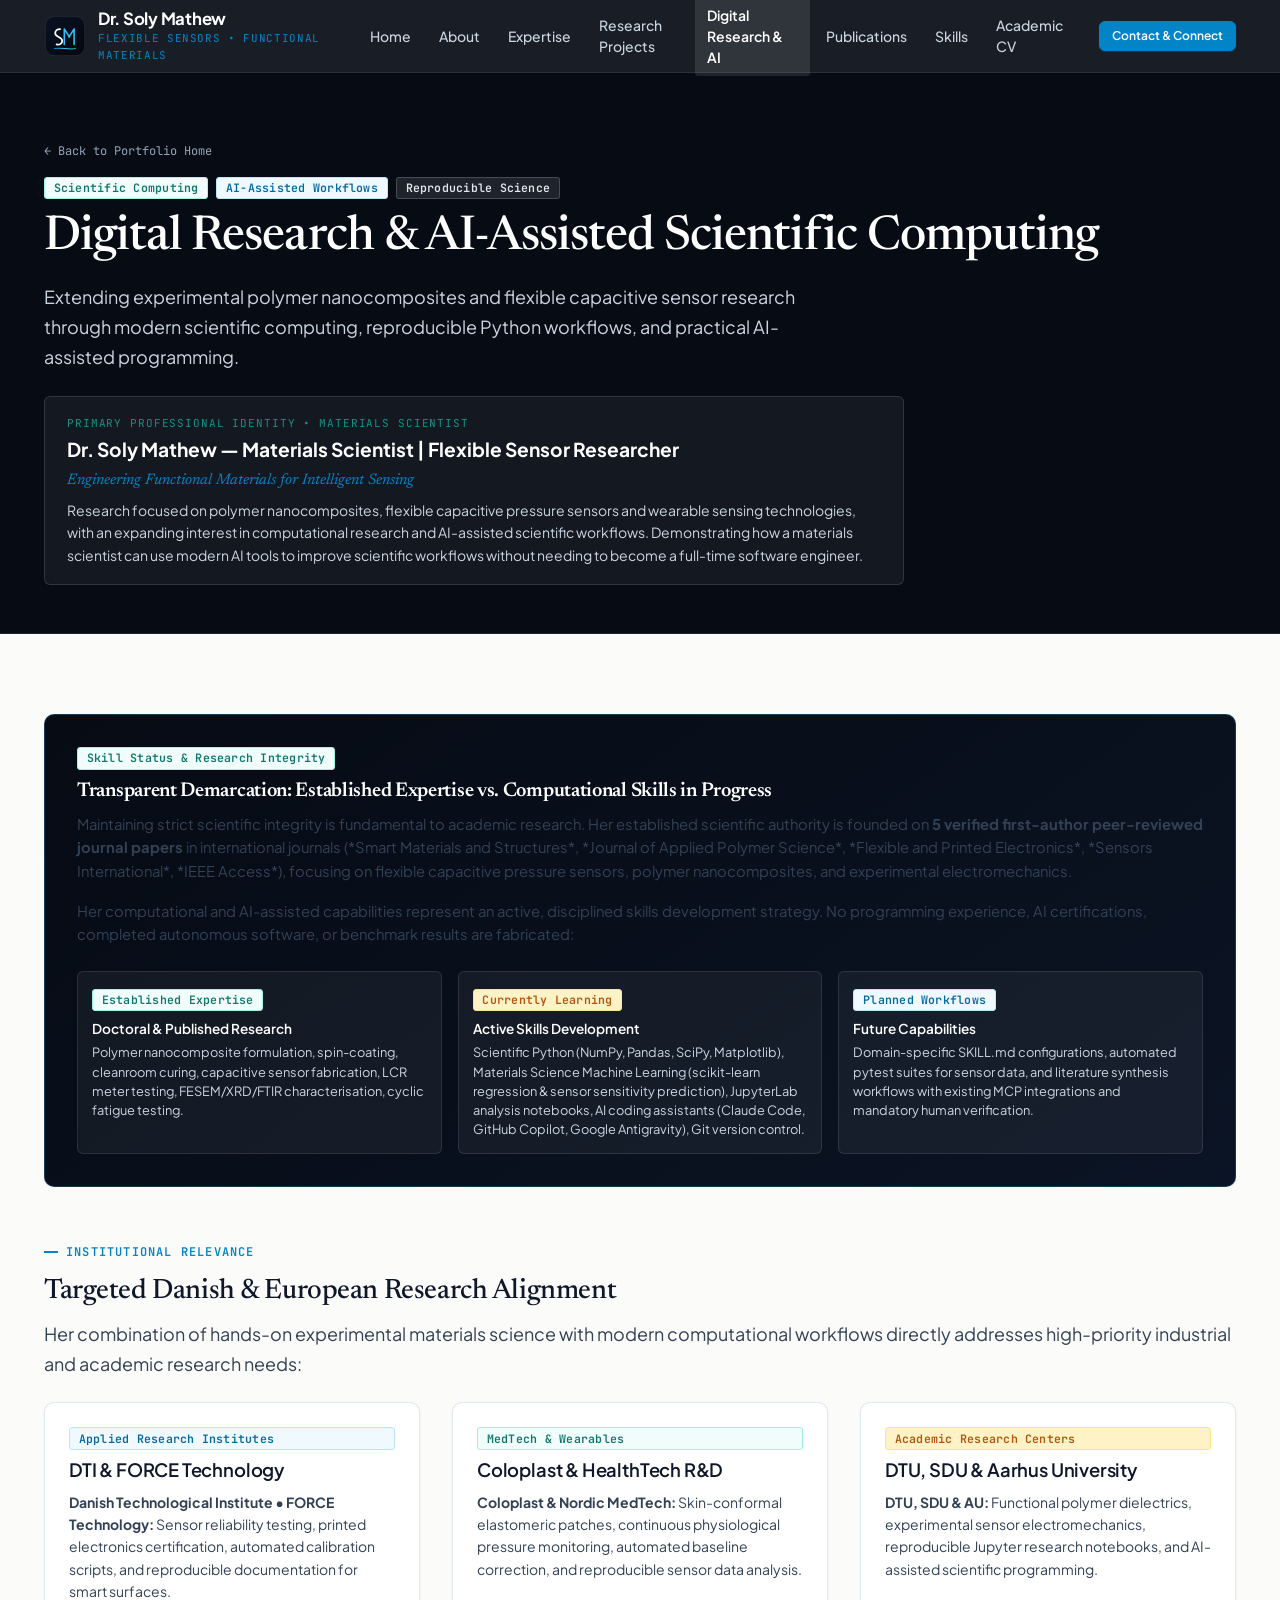
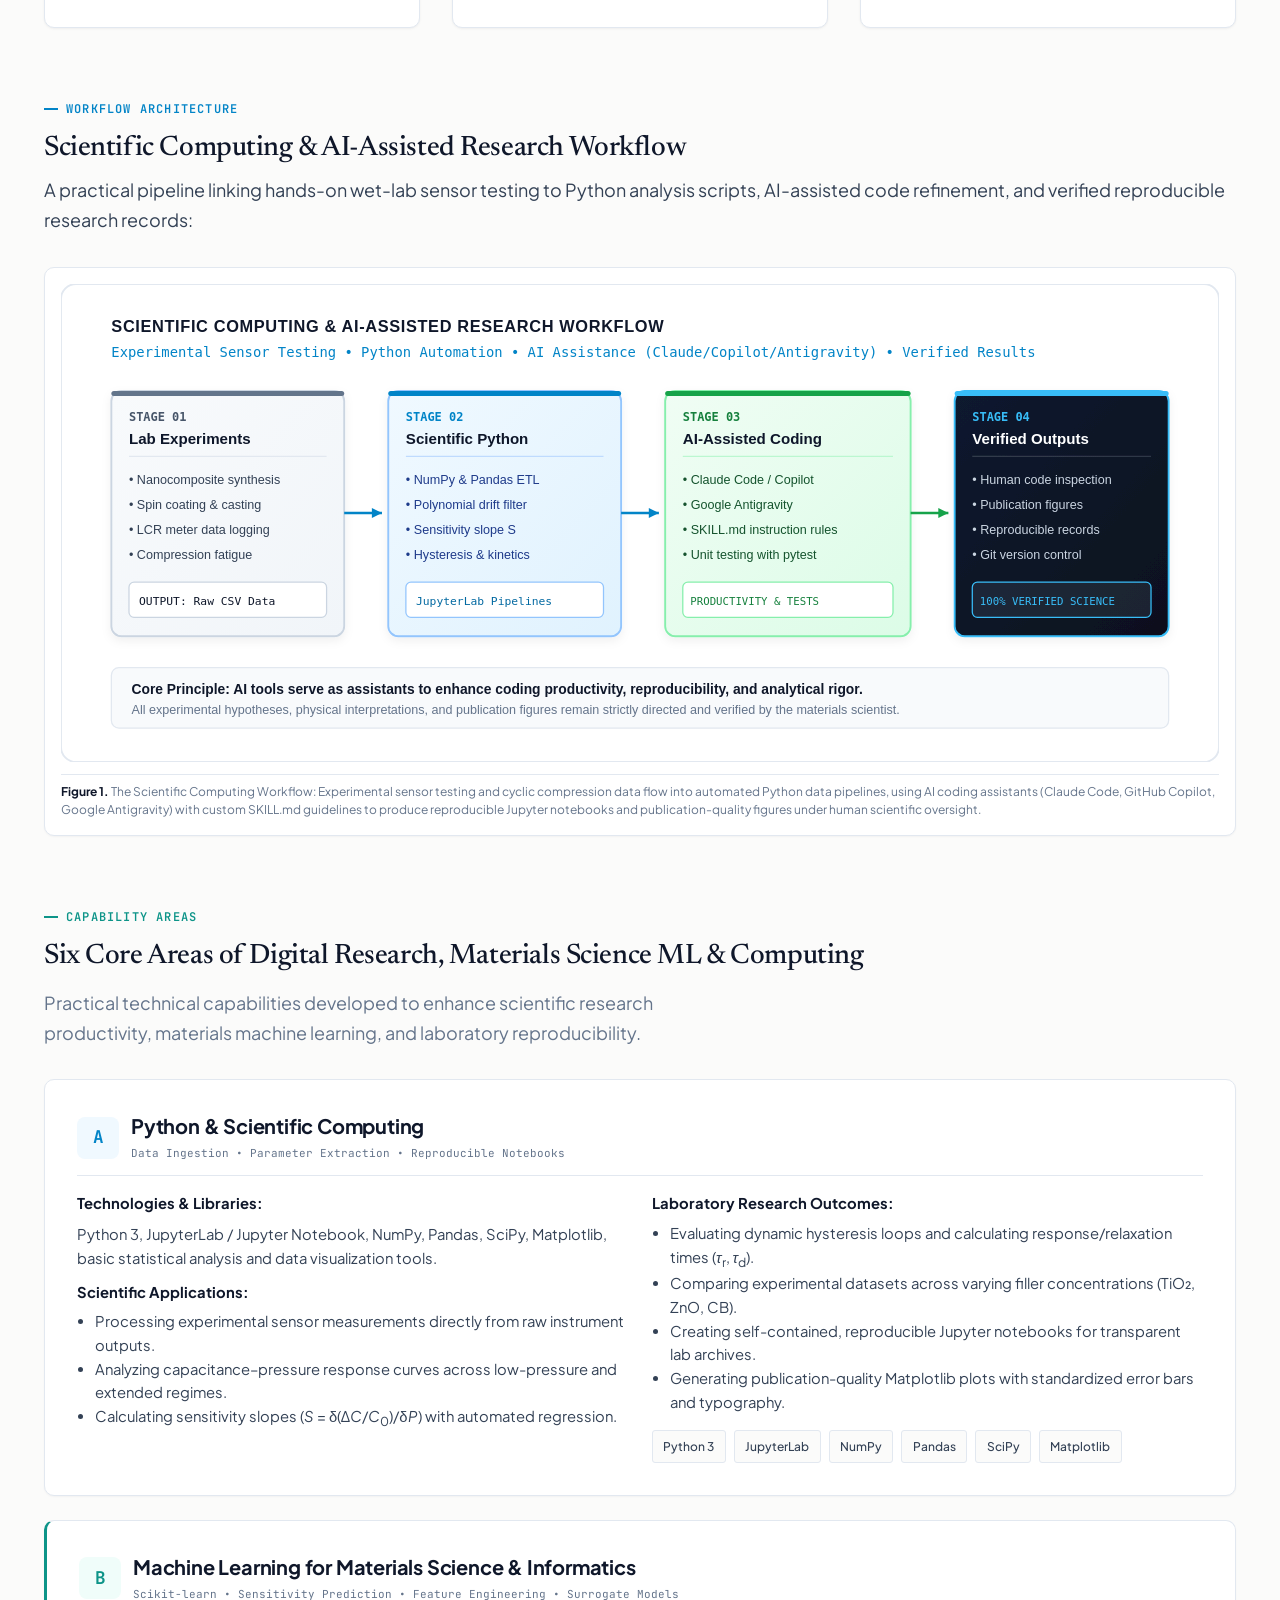
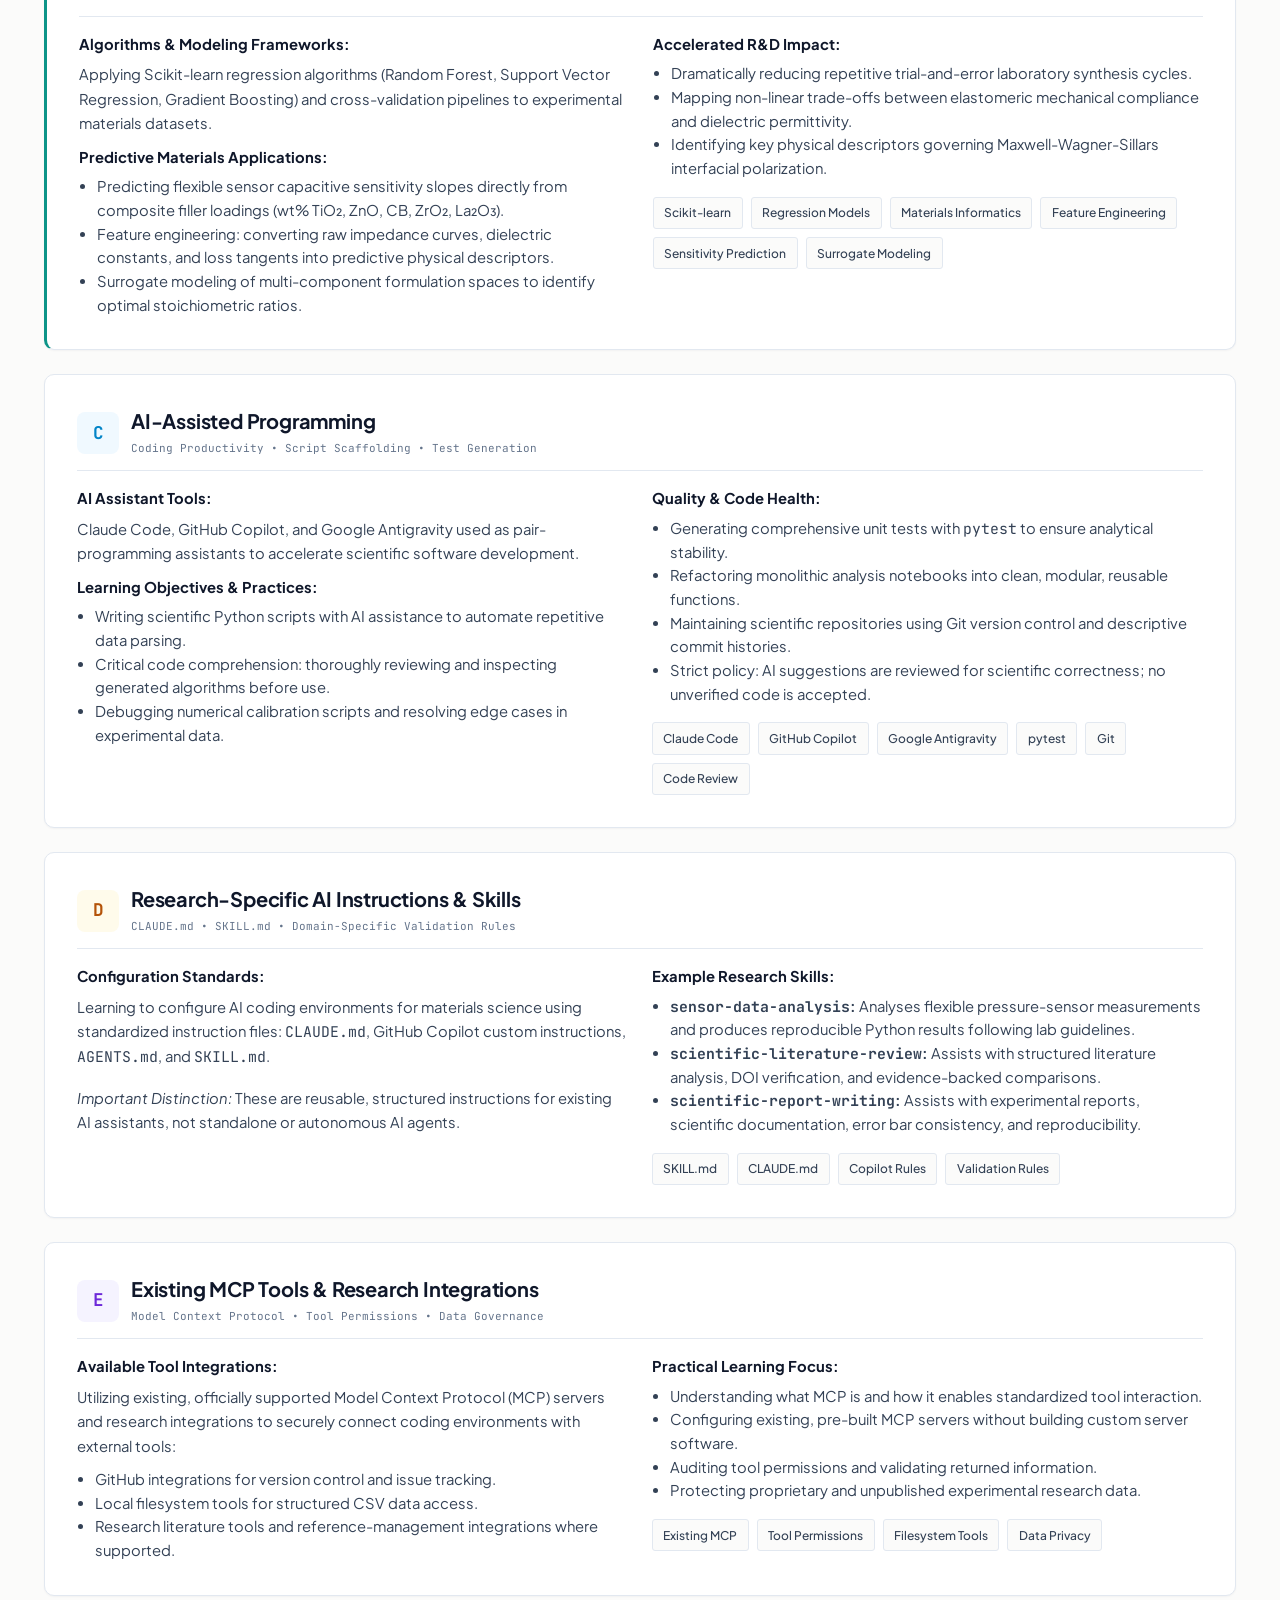
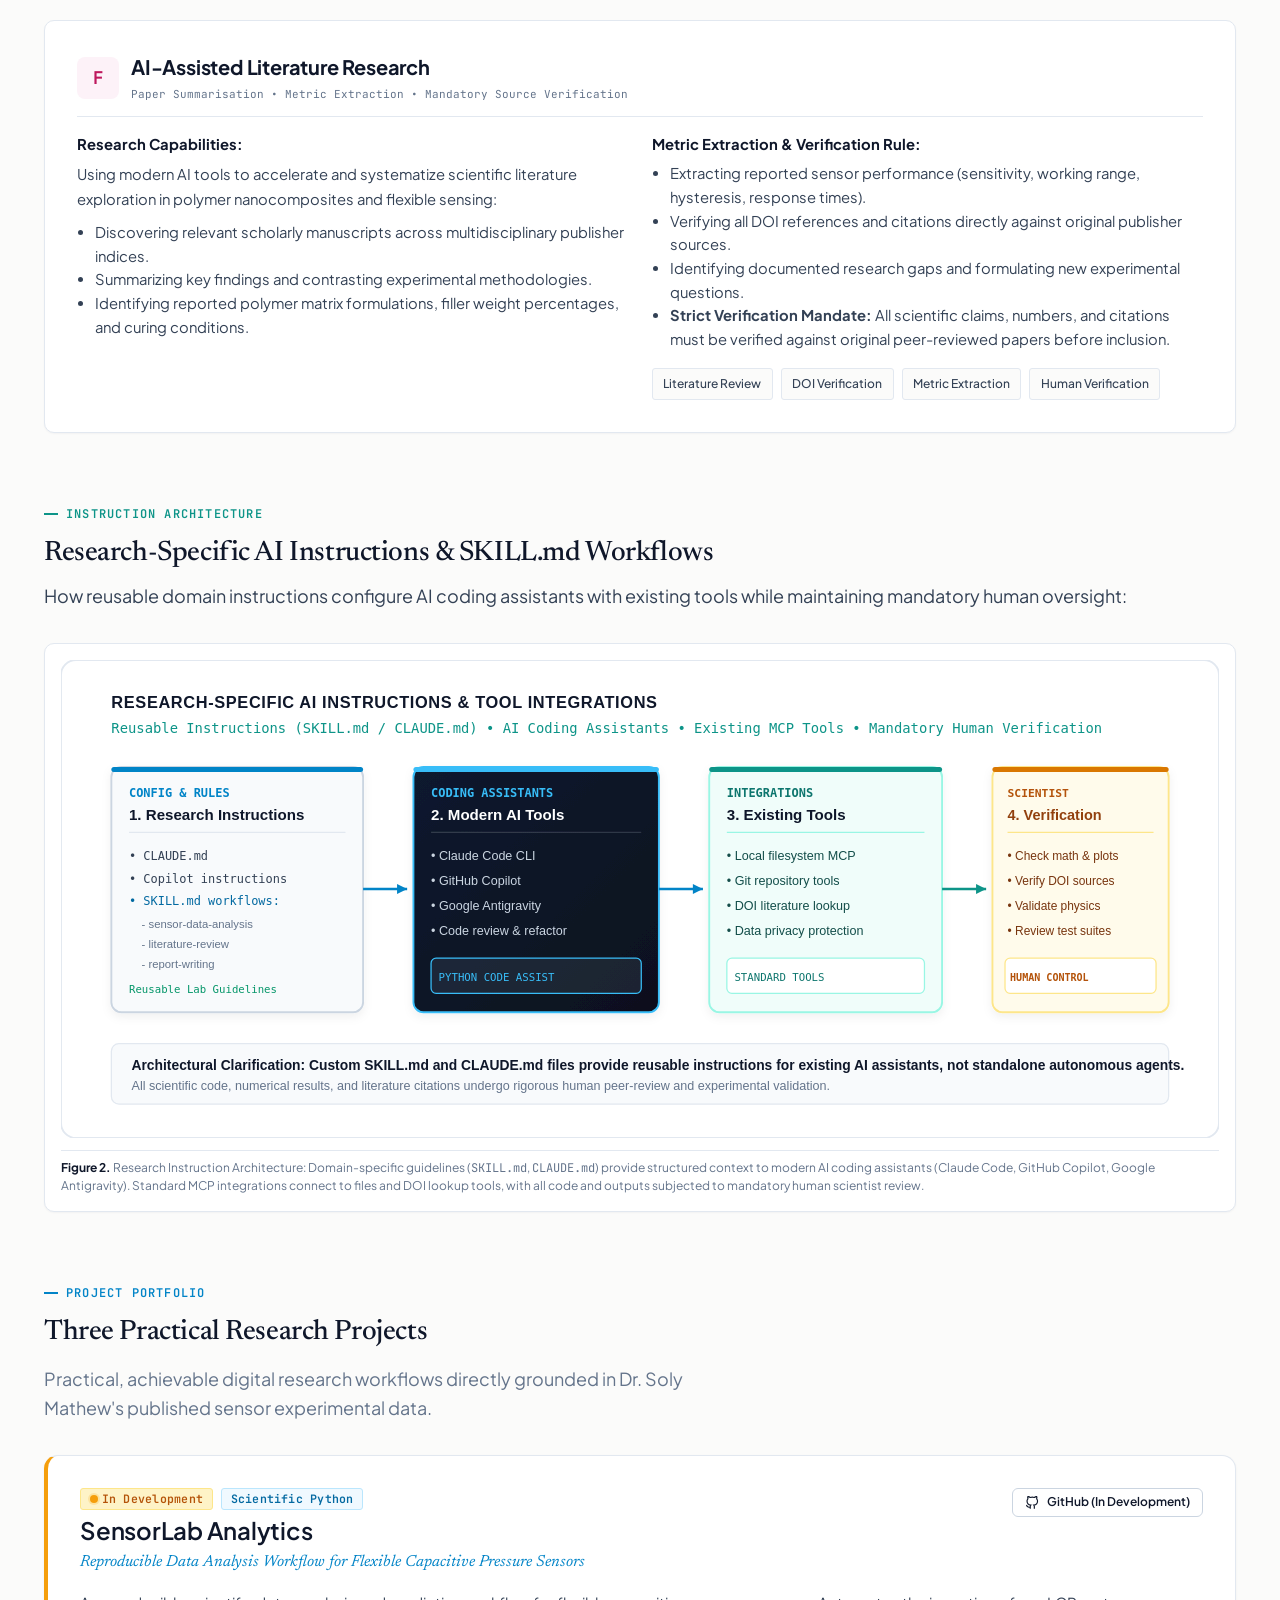
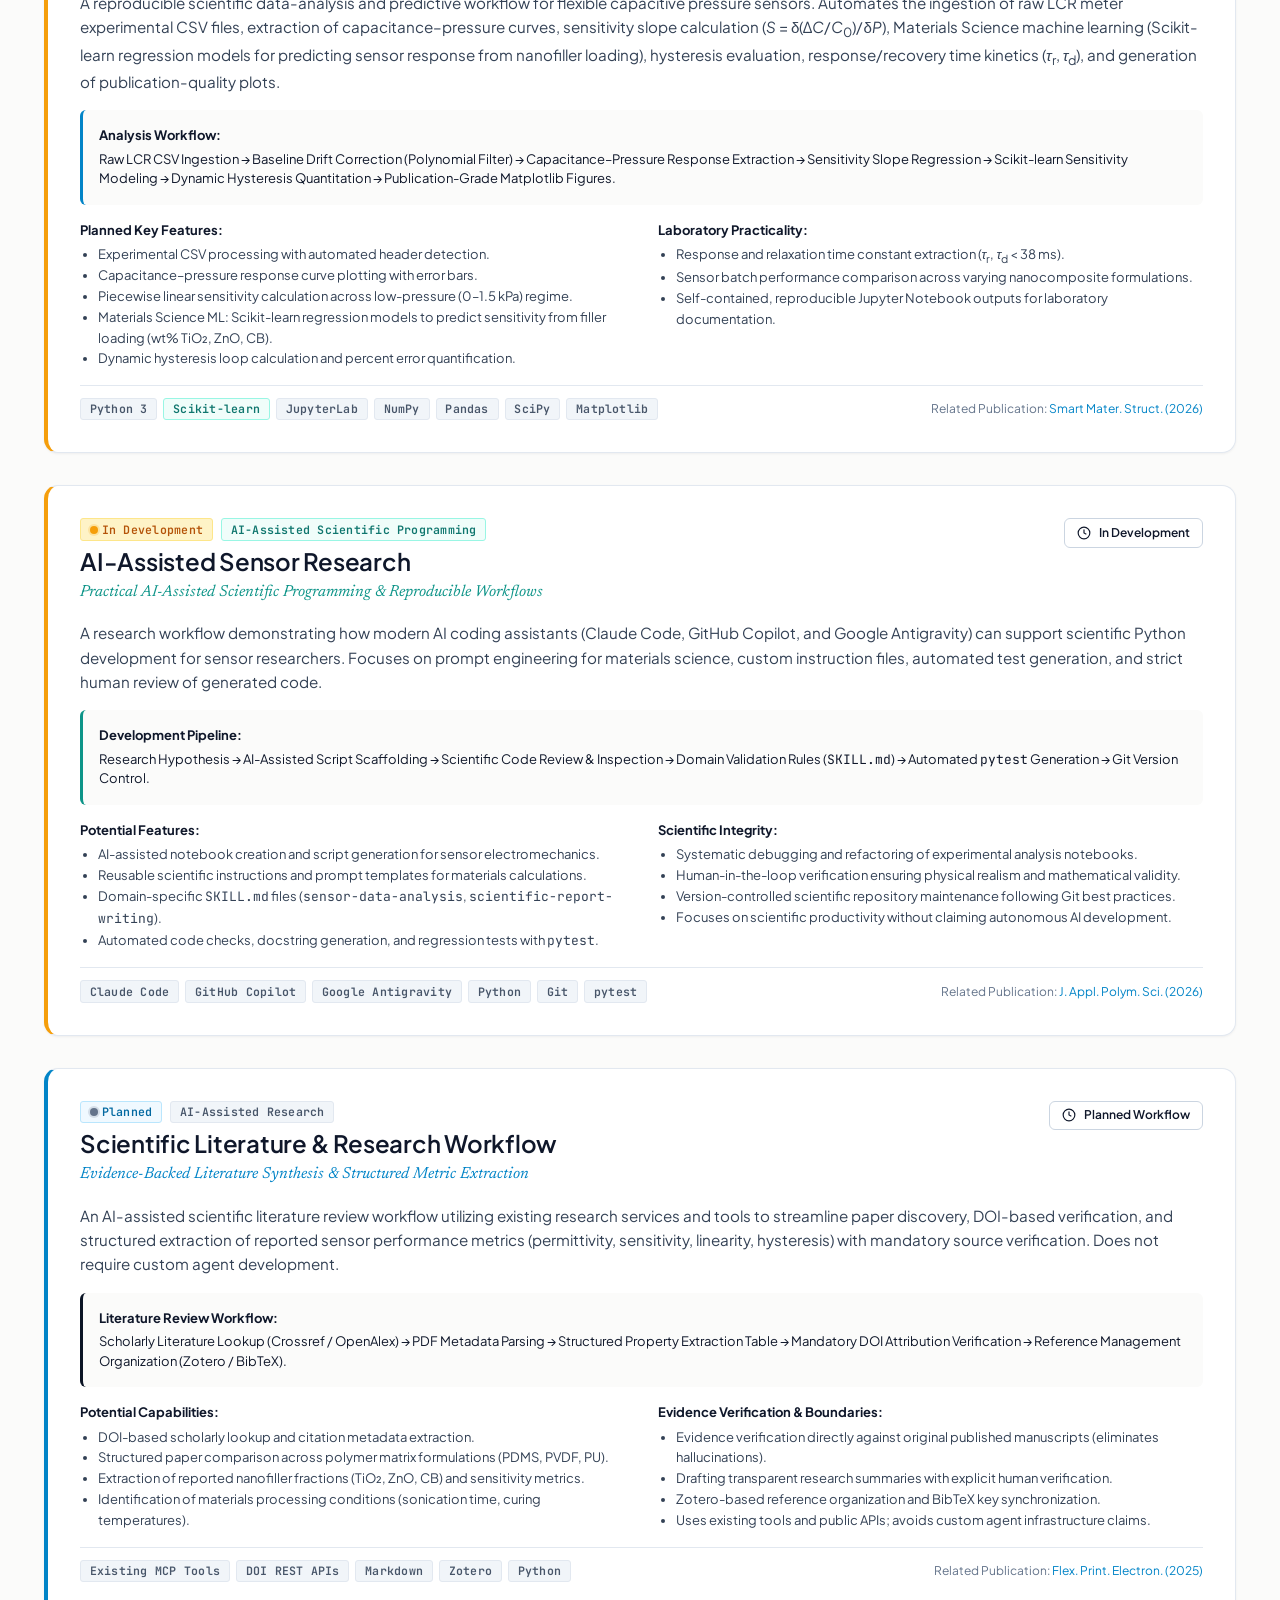
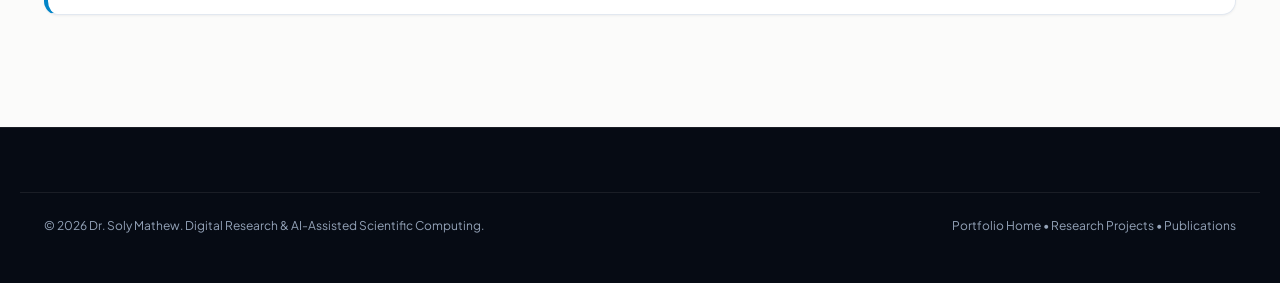
==== commit 6a6373ca: "Add Technical Skills section (#skills), Materials Science ML & Materials Informatics, and sync Educa" ====
--- a/computational/index.html
+++ b/computational/index.html
@@ -198,7 +198,7 @@
               <span class="badge badge-amber" style="margin-bottom: 8px;">Currently Learning</span>
               <div style="font-size: 0.85rem; color: #ffffff; font-weight: 600; margin-bottom: 4px;">Active Skills Development</div>
               <p style="font-size: 0.8rem; color: var(--color-text-inv-secondary); line-height: 1.5; margin-bottom: 0;">
-                Scientific Python (NumPy, Pandas, SciPy, Matplotlib), JupyterLab analysis notebooks, AI-assisted coding tools (Claude Code, GitHub Copilot, Google Antigravity), Git version control.
+                Scientific Python (NumPy, Pandas, SciPy, Matplotlib), Materials Science Machine Learning (scikit-learn regression &amp; sensor sensitivity prediction), JupyterLab analysis notebooks, AI coding assistants (Claude Code, GitHub Copilot, Google Antigravity), Git version control.
               </p>
             </div>
 
@@ -263,15 +263,15 @@
           </figure>
         </div>
 
-        <!-- 4. Five Capability Areas -->
+        <!-- 4. Six Capability Areas -->
         <div style="margin-bottom: var(--space-16);">
           <span class="section-eyebrow teal">Capability Areas</span>
-          <h2 style="font-size: 1.75rem; margin-bottom: 12px;">Five Core Areas of Digital Research &amp; AI-Assisted Computing</h2>
+          <h2 style="font-size: 1.75rem; margin-bottom: 12px;">Six Core Areas of Digital Research, Materials Science ML &amp; Computing</h2>
           <p class="section-subtitle" style="margin-bottom: 32px;">
-            Practical technical capabilities developed to enhance scientific research productivity, data analysis, and laboratory reproducibility.
-          </p>
-
-          <!-- Grid of 5 Areas -->
+            Practical technical capabilities developed to enhance scientific research productivity, materials machine learning, and laboratory reproducibility.
+          </p>
+
+          <!-- Grid of 6 Areas -->
           <div style="display: flex; flex-direction: column; gap: var(--space-6);">
             
             <!-- Area A -->
@@ -318,11 +318,54 @@
               </div>
             </div>
 
-            <!-- Area B -->
-            <div class="comp-pillar-card">
+            <!-- Area B: Materials Science Machine Learning -->
+            <div class="comp-pillar-card" style="border-left: 3px solid var(--color-accent-teal);">
               <div class="comp-pillar-header">
                 <div style="width: 42px; height: 42px; border-radius: 8px; background: var(--color-accent-teal-subtle); color: var(--color-accent-teal); display: flex; align-items: center; justify-content: center; font-weight: 700; font-family: var(--font-mono); font-size: 1.1rem;">
                   B
+                </div>
+                <div>
+                  <h3 class="comp-pillar-title">Machine Learning for Materials Science &amp; Informatics</h3>
+                  <span style="font-family: var(--font-mono); font-size: 11px; color: var(--color-text-muted);">Scikit-learn &bull; Sensitivity Prediction &bull; Feature Engineering &bull; Surrogate Models</span>
+                </div>
+              </div>
+              <div class="grid-2" style="gap: var(--space-6); font-size: 0.925rem; line-height: 1.6;">
+                <div>
+                  <strong style="color: var(--color-text-primary); display: block; margin-bottom: 6px;">Algorithms &amp; Modeling Frameworks:</strong>
+                  <p style="color: var(--color-text-secondary); margin-bottom: 10px;">
+                    Applying Scikit-learn regression algorithms (Random Forest, Support Vector Regression, Gradient Boosting) and cross-validation pipelines to experimental materials datasets.
+                  </p>
+                  <strong style="color: var(--color-text-primary); display: block; margin-bottom: 6px;">Predictive Materials Applications:</strong>
+                  <ul style="padding-left: 18px; color: var(--color-text-secondary); margin-bottom: 0;">
+                    <li>Predicting flexible sensor capacitive sensitivity slopes directly from composite filler loadings (wt% TiO₂, ZnO, CB, ZrO₂, La₂O₃).</li>
+                    <li>Feature engineering: converting raw impedance curves, dielectric constants, and loss tangents into predictive physical descriptors.</li>
+                    <li>Surrogate modeling of multi-component formulation spaces to identify optimal stoichiometric ratios.</li>
+                  </ul>
+                </div>
+                <div>
+                  <strong style="color: var(--color-text-primary); display: block; margin-bottom: 6px;">Accelerated R&amp;D Impact:</strong>
+                  <ul style="padding-left: 18px; color: var(--color-text-secondary); margin-bottom: 12px;">
+                    <li>Dramatically reducing repetitive trial-and-error laboratory synthesis cycles.</li>
+                    <li>Mapping non-linear trade-offs between elastomeric mechanical compliance and dielectric permittivity.</li>
+                    <li>Identifying key physical descriptors governing Maxwell-Wagner-Sillars interfacial polarization.</li>
+                  </ul>
+                  <div class="comp-tech-tags">
+                    <span class="skill-pill">Scikit-learn</span>
+                    <span class="skill-pill">Regression Models</span>
+                    <span class="skill-pill">Materials Informatics</span>
+                    <span class="skill-pill">Feature Engineering</span>
+                    <span class="skill-pill">Sensitivity Prediction</span>
+                    <span class="skill-pill">Surrogate Modeling</span>
+                  </div>
+                </div>
+              </div>
+            </div>
+
+            <!-- Area C -->
+            <div class="comp-pillar-card">
+              <div class="comp-pillar-header">
+                <div style="width: 42px; height: 42px; border-radius: 8px; background: var(--color-accent-blue-subtle); color: var(--color-accent-blue); display: flex; align-items: center; justify-content: center; font-weight: 700; font-family: var(--font-mono); font-size: 1.1rem;">
+                  C
                 </div>
                 <div>
                   <h3 class="comp-pillar-title">AI-Assisted Programming</h3>
@@ -362,11 +405,11 @@
               </div>
             </div>
 
-            <!-- Area C -->
+            <!-- Area D -->
             <div class="comp-pillar-card">
               <div class="comp-pillar-header">
                 <div style="width: 42px; height: 42px; border-radius: 8px; background: #fffbeb; color: #b45309; display: flex; align-items: center; justify-content: center; font-weight: 700; font-family: var(--font-mono); font-size: 1.1rem;">
-                  C
+                  D
                 </div>
                 <div>
                   <h3 class="comp-pillar-title">Research-Specific AI Instructions &amp; Skills</h3>
@@ -400,11 +443,11 @@
               </div>
             </div>
 
-            <!-- Area D -->
+            <!-- Area E -->
             <div class="comp-pillar-card">
               <div class="comp-pillar-header">
                 <div style="width: 42px; height: 42px; border-radius: 8px; background: #f5f3ff; color: #6d28d9; display: flex; align-items: center; justify-content: center; font-weight: 700; font-family: var(--font-mono); font-size: 1.1rem;">
-                  D
+                  E
                 </div>
                 <div>
                   <h3 class="comp-pillar-title">Existing MCP Tools &amp; Research Integrations</h3>
@@ -441,11 +484,11 @@
               </div>
             </div>
 
-            <!-- Area E -->
+            <!-- Area F -->
             <div class="comp-pillar-card">
               <div class="comp-pillar-header">
                 <div style="width: 42px; height: 42px; border-radius: 8px; background: #fdf2f8; color: #be185d; display: flex; align-items: center; justify-content: center; font-weight: 700; font-family: var(--font-mono); font-size: 1.1rem;">
-                  E
+                  F
                 </div>
                 <div>
                   <h3 class="comp-pillar-title">AI-Assisted Literature Research</h3>
@@ -535,12 +578,12 @@
             </div>
 
             <p style="font-size: 0.95rem; color: var(--color-text-secondary); line-height: 1.6; margin-bottom: 16px;">
-              A reproducible scientific data-analysis workflow for flexible capacitive pressure sensors. Automates the ingestion of raw LCR meter experimental CSV files, extraction of capacitance–pressure curves, sensitivity slope calculation (<em>S</em> = &delta;(&Delta;<em>C</em>/<em>C</em><sub>0</sub>)/&delta;<em>P</em>), hysteresis evaluation, response/recovery time kinetics (<em>&tau;</em><sub>r</sub>, <em>&tau;</em><sub>d</sub>), and generation of publication-quality plots.
+              A reproducible scientific data-analysis and predictive workflow for flexible capacitive pressure sensors. Automates the ingestion of raw LCR meter experimental CSV files, extraction of capacitance–pressure curves, sensitivity slope calculation (<em>S</em> = &delta;(&Delta;<em>C</em>/<em>C</em><sub>0</sub>)/&delta;<em>P</em>), Materials Science machine learning (Scikit-learn regression models for predicting sensor response from nanofiller loading), hysteresis evaluation, response/recovery time kinetics (<em>&tau;</em><sub>r</sub>, <em>&tau;</em><sub>d</sub>), and generation of publication-quality plots.
             </p>
 
             <div style="background: var(--color-canvas); padding: 16px; border-radius: var(--radius-sm); border-left: 3px solid var(--color-accent-blue); margin-bottom: 16px; font-size: 13px;">
               <strong style="color: var(--color-text-primary); display: block; margin-bottom: 4px;">Analysis Workflow:</strong>
-              Raw LCR CSV Ingestion &rarr; Baseline Drift Correction (Polynomial Filter) &rarr; Capacitance–Pressure Response Extraction &rarr; Sensitivity Slope Regression &rarr; Dynamic Hysteresis Quantitation &rarr; Publication-Grade Matplotlib Figures.
+              Raw LCR CSV Ingestion &rarr; Baseline Drift Correction (Polynomial Filter) &rarr; Capacitance–Pressure Response Extraction &rarr; Sensitivity Slope Regression &rarr; Scikit-learn Sensitivity Modeling &rarr; Dynamic Hysteresis Quantitation &rarr; Publication-Grade Matplotlib Figures.
             </div>
 
             <div class="grid-2" style="font-size: 13px; margin-bottom: 16px;">
@@ -550,6 +593,7 @@
                   <li>Experimental CSV processing with automated header detection.</li>
                   <li>Capacitance–pressure response curve plotting with error bars.</li>
                   <li>Piecewise linear sensitivity calculation across low-pressure (0–1.5 kPa) regime.</li>
+                  <li>Materials Science ML: Scikit-learn regression models to predict sensitivity from filler loading (wt% TiO₂, ZnO, CB).</li>
                   <li>Dynamic hysteresis loop calculation and percent error quantification.</li>
                 </ul>
               </div>
@@ -566,6 +610,7 @@
             <div style="display: flex; justify-content: space-between; align-items: center; flex-wrap: wrap; gap: 8px; border-top: 1px solid var(--color-border-subtle); padding-top: 12px; font-size: 12px;">
               <div style="display: flex; gap: 6px; flex-wrap: wrap;">
                 <span class="badge badge-slate">Python 3</span>
+                <span class="badge badge-teal">Scikit-learn</span>
                 <span class="badge badge-slate">JupyterLab</span>
                 <span class="badge badge-slate">NumPy</span>
                 <span class="badge badge-slate">Pandas</span>
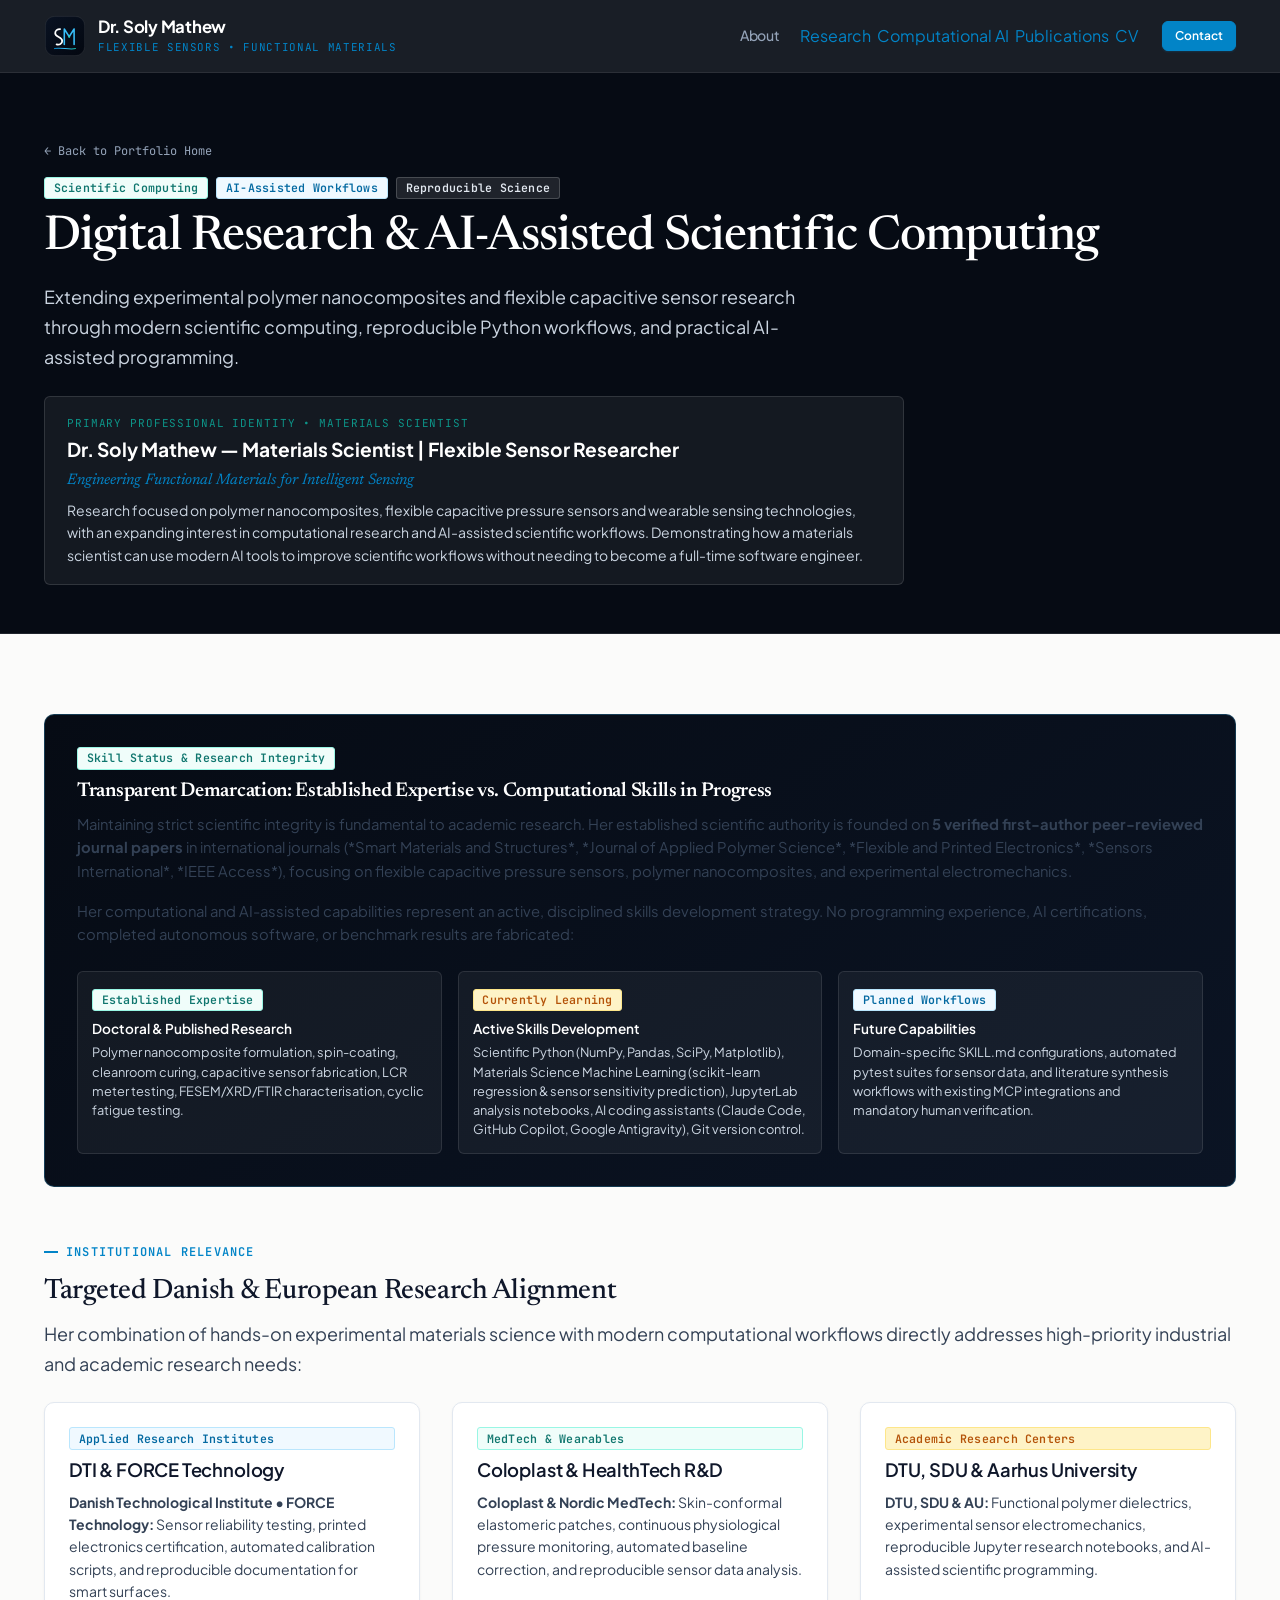
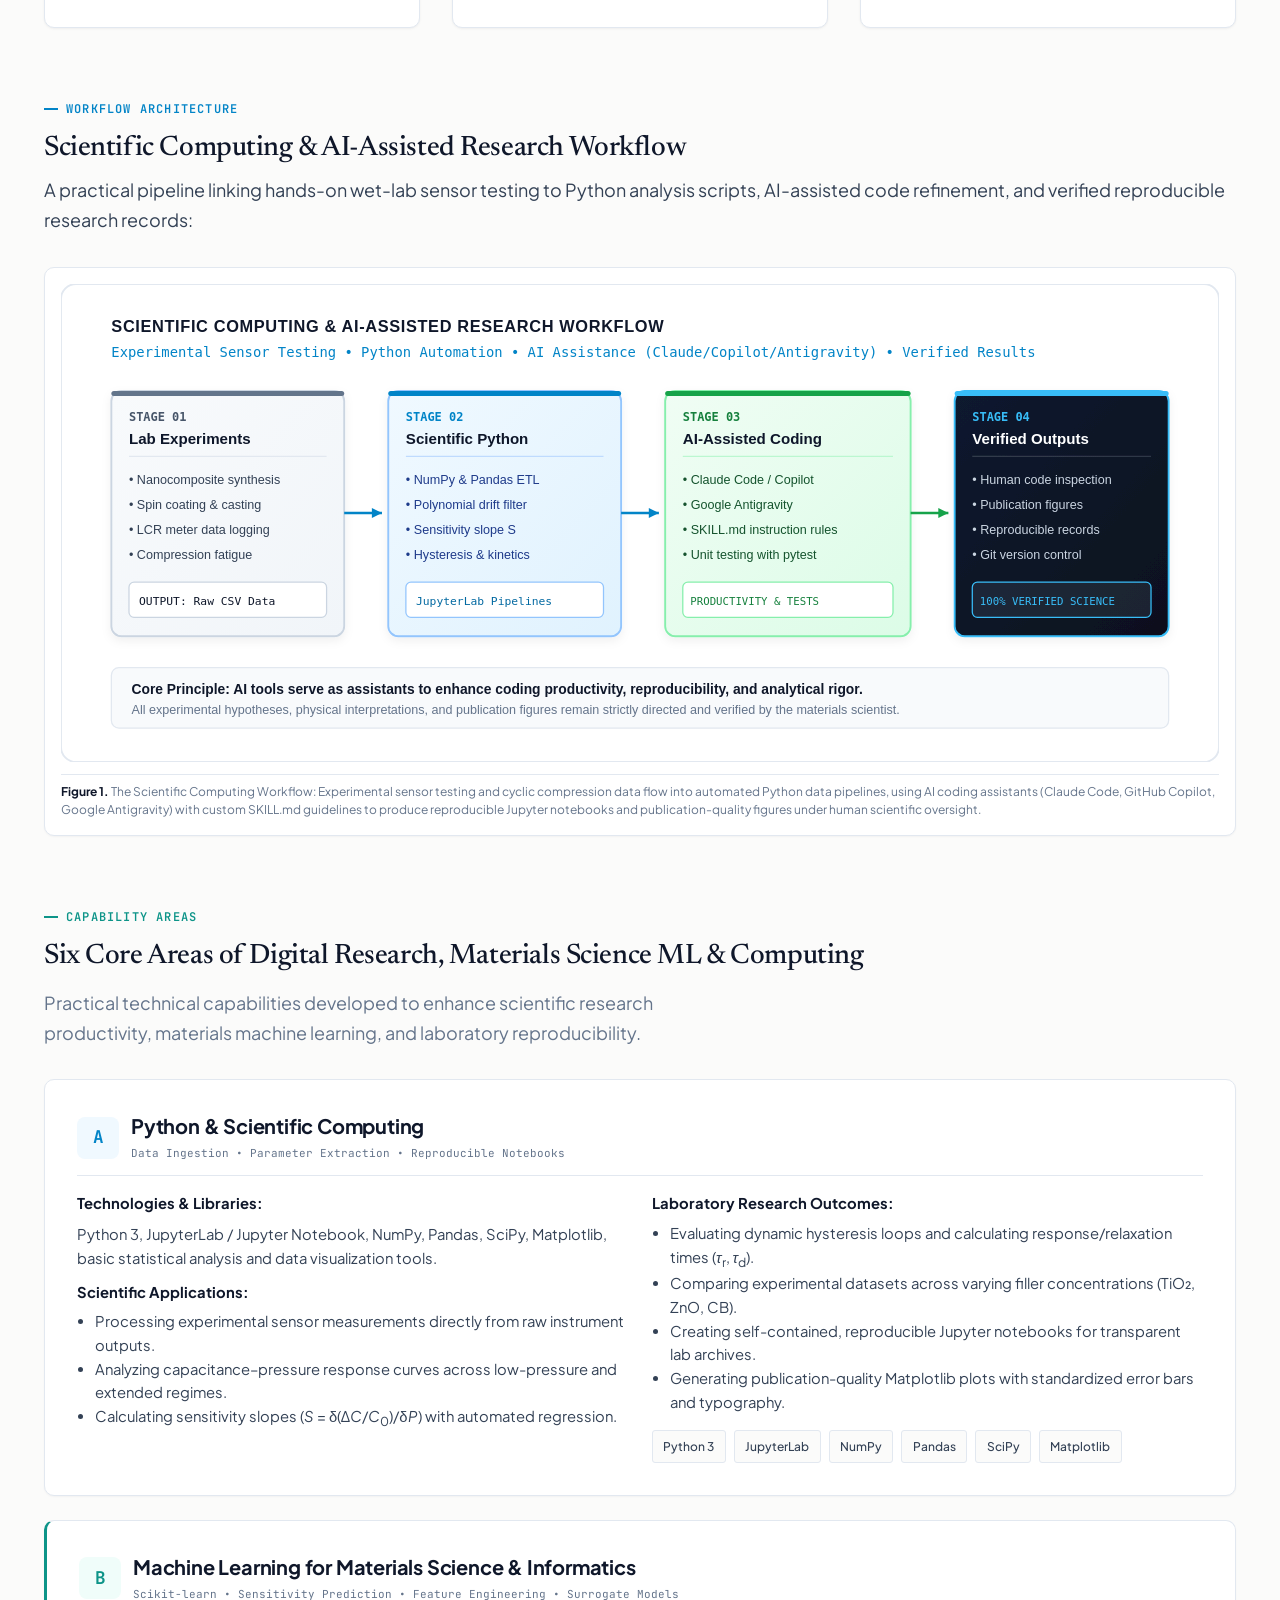
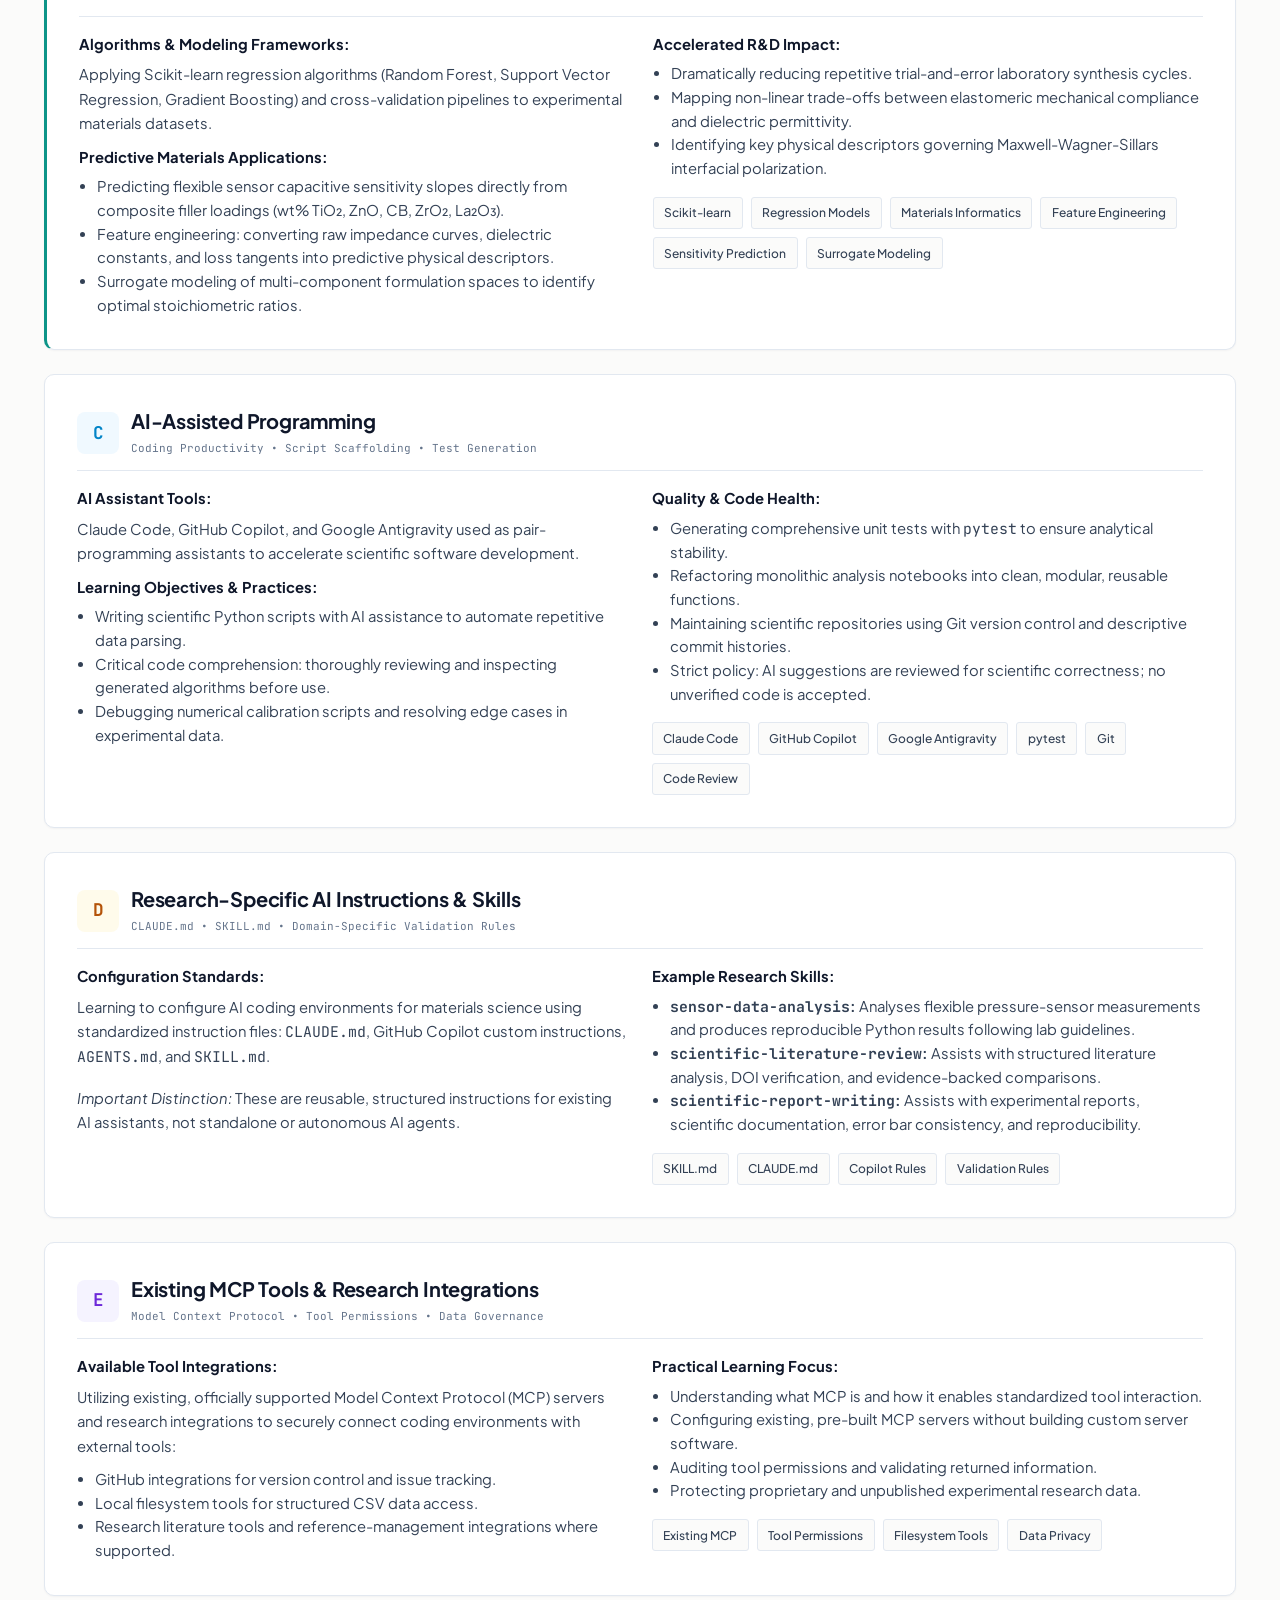
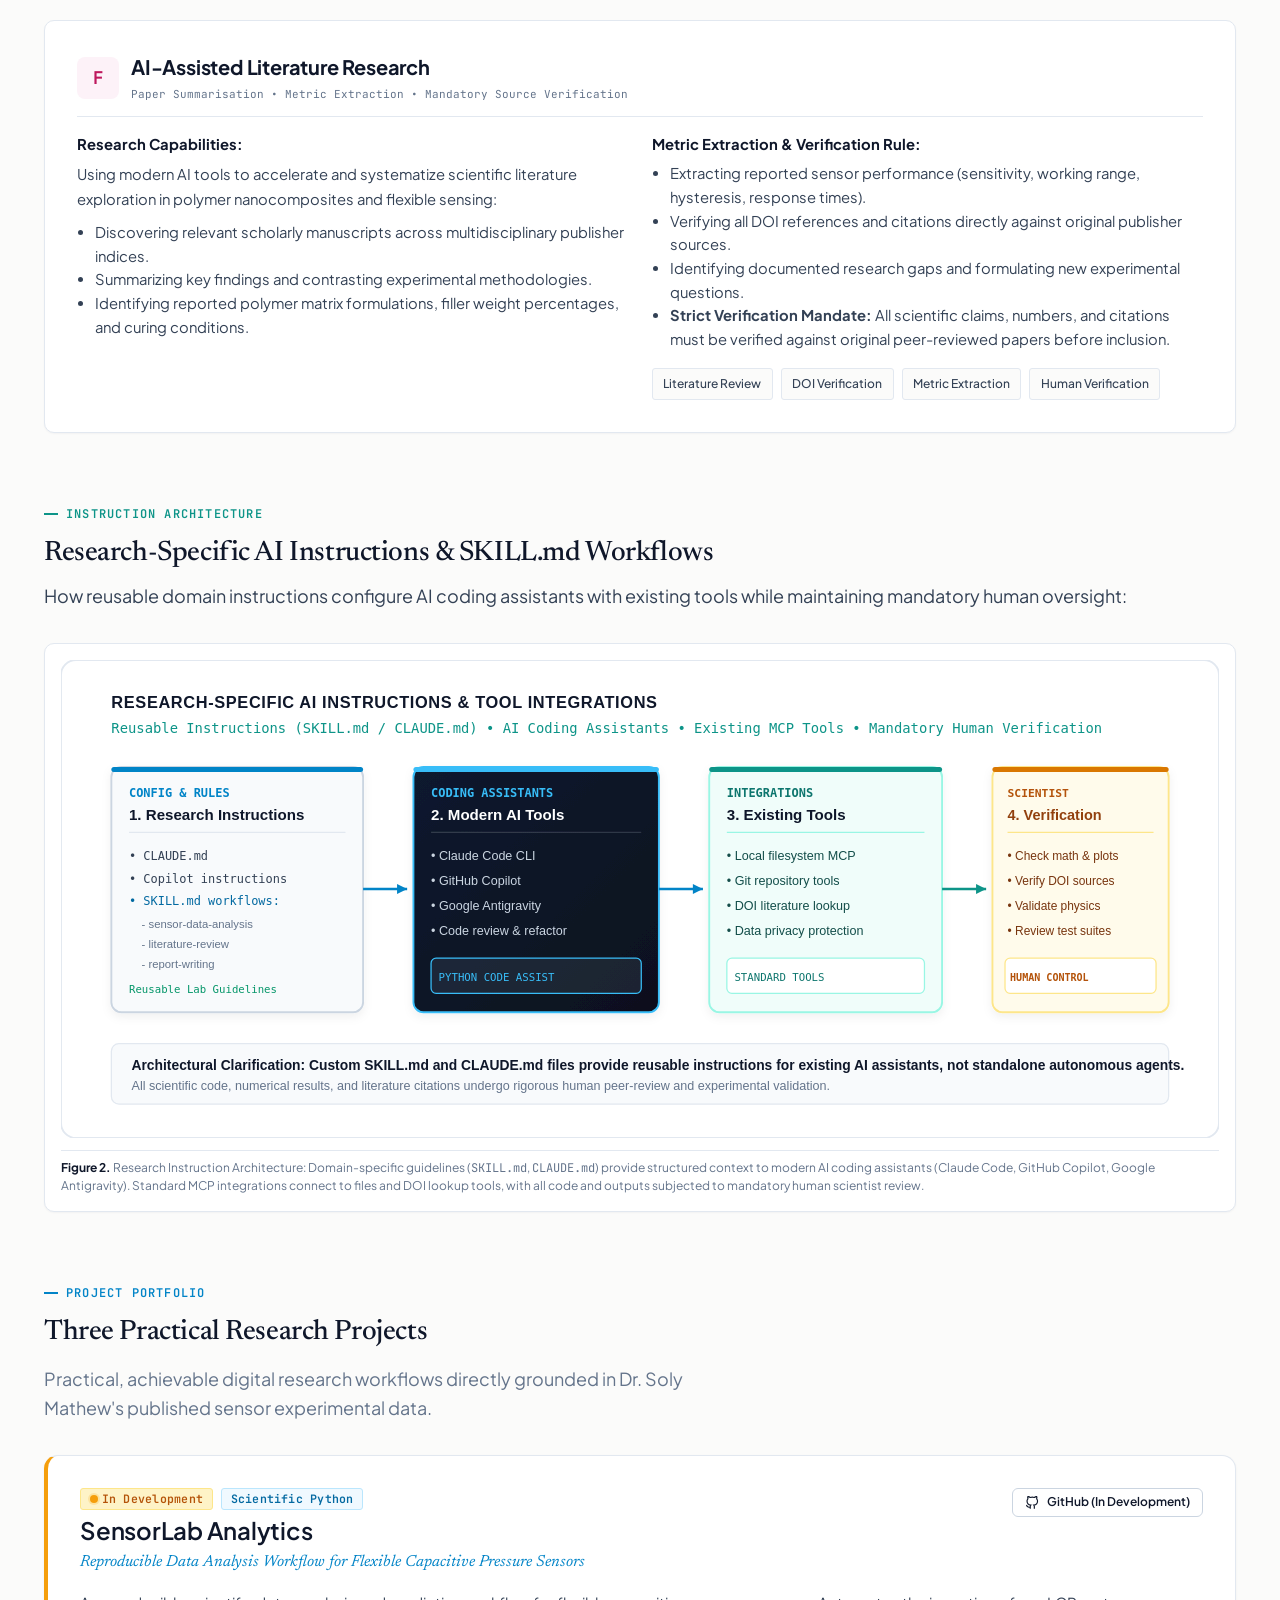
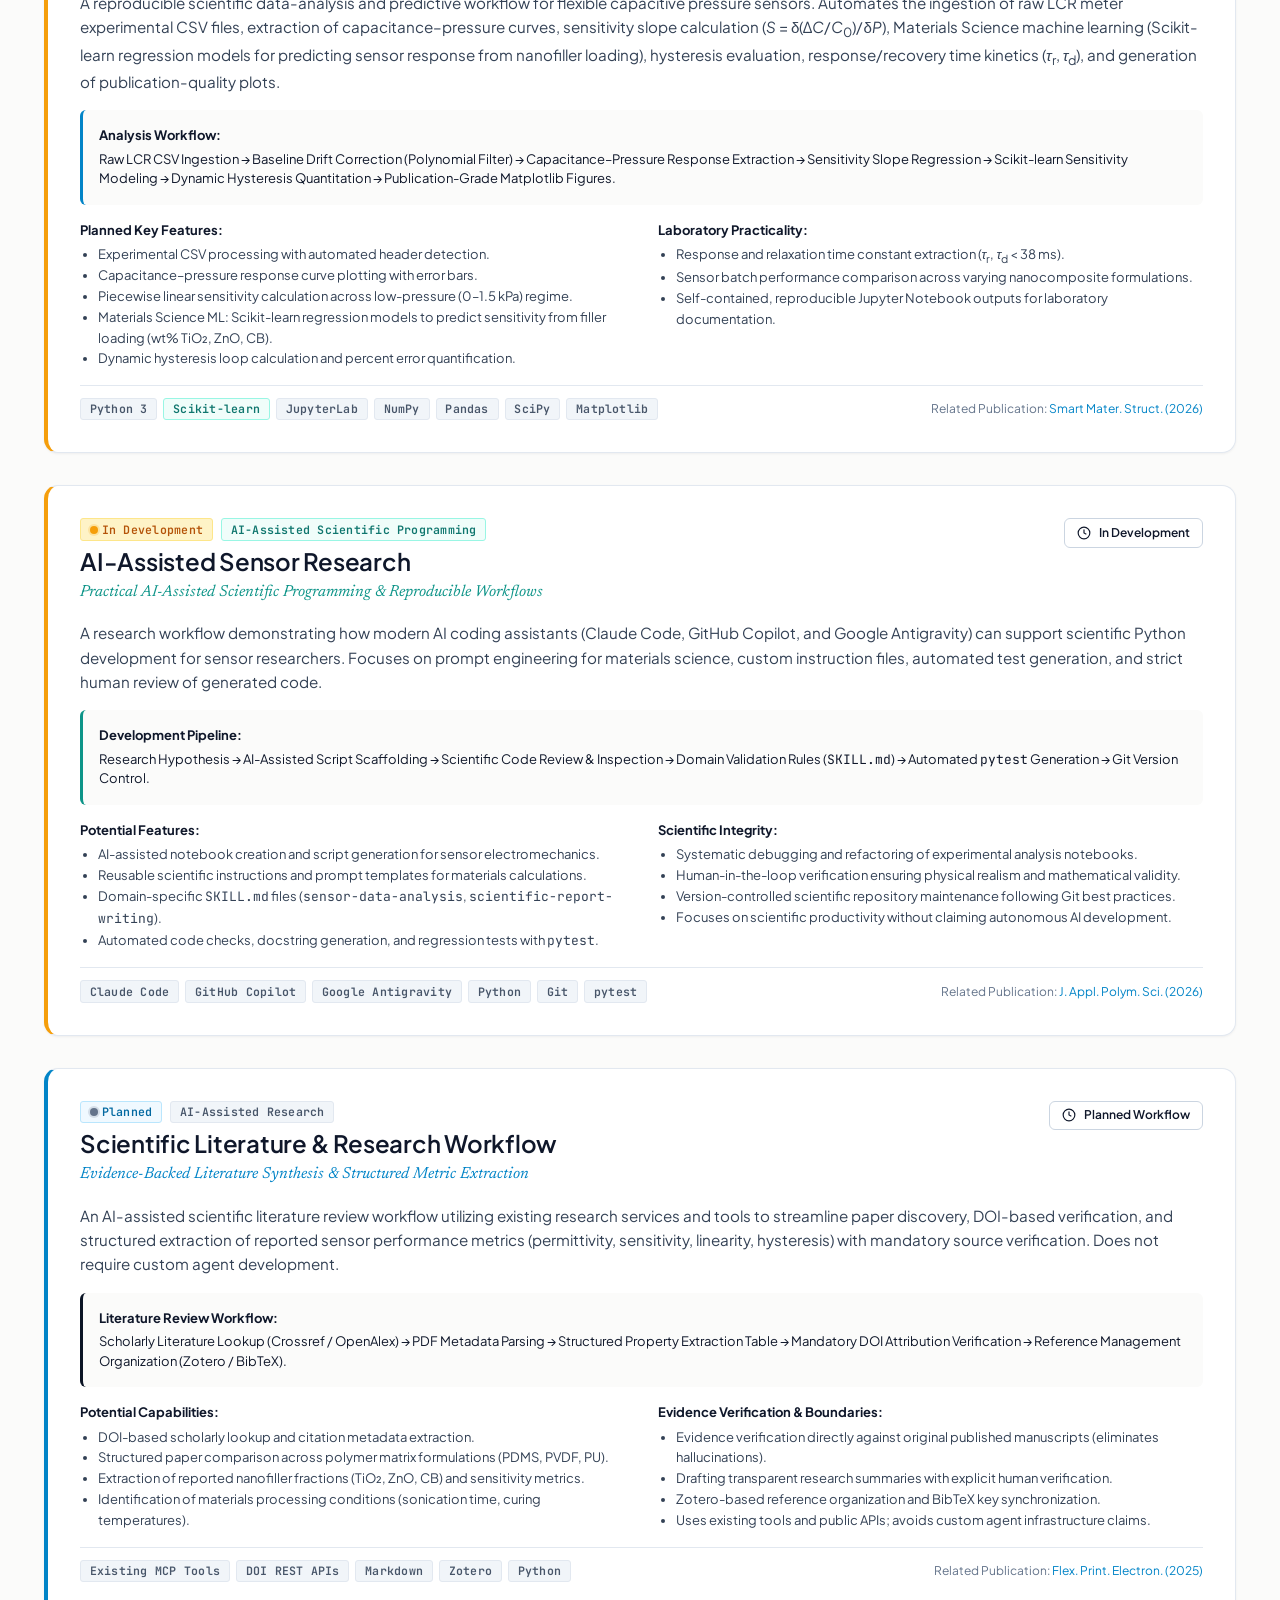
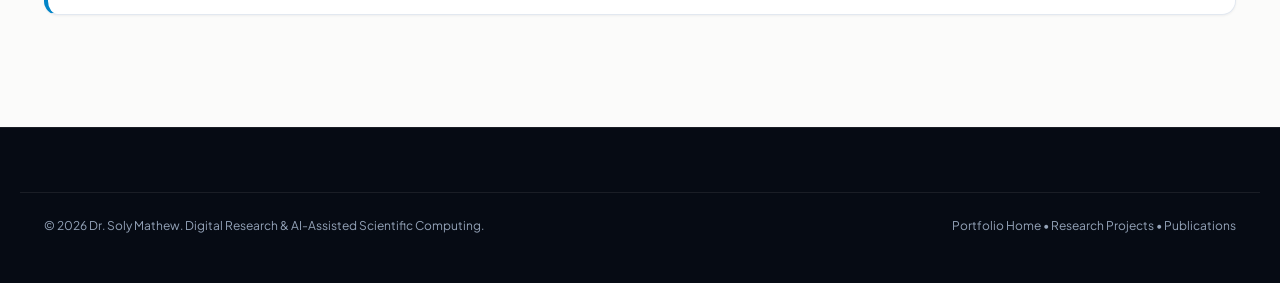
==== commit 63c2b539: "Streamline navigation bar, prevent text line wraps, and decongest hero background motifs" ====
--- a/computational/index.html
+++ b/computational/index.html
@@ -111,17 +111,14 @@
 
       <nav class="site-nav" id="primary-nav" aria-label="Primary Navigation">
         <ul class="nav-list" role="list">
-          <li><a href="../" class="nav-link">Home</a></li>
           <li><a href="../#about" class="nav-link">About</a></li>
-          <li><a href="../#expertise" class="nav-link">Expertise</a></li>
-          <li><a href="../research/" class="nav-link">Research Projects</a></li>
-          <li><a href="./" class="nav-link active">Digital Research &amp; AI</a></li>
-          <li><a href="../publications/" class="nav-link">Publications</a></li>
-          <li><a href="../#skills" class="nav-link">Skills</a></li>
-          <li><a href="../cv/" class="nav-link">Academic CV</a></li>
+          <li><a href="../research/" class="nav-link${activeItem === 'research' ? ' active' : ''}">Research</a></li>
+          <li><a href="../computational/" class="nav-link${activeItem === 'computational' ? ' active' : ''}">Computational AI</a></li>
+          <li><a href="../publications/" class="nav-link${activeItem === 'publications' ? ' active' : ''}">Publications</a></li>
+          <li><a href="../cv/" class="nav-link${activeItem === 'cv' ? ' active' : ''}">CV</a></li>
         </ul>
         <div class="header-actions">
-          <a href="../#contact" class="btn btn-primary btn-sm">Contact &amp; Connect</a>
+          <a href="../#contact" class="btn btn-primary btn-sm">Contact</a>
         </div>
       </nav>
     </div>
--- a/css/components.css
+++ b/css/components.css
@@ -93,42 +93,45 @@
 .site-nav {
   display: flex;
   align-items: center;
-  gap: var(--space-6);
+  gap: var(--space-5);
 }
 
 .nav-list {
   display: flex;
   align-items: center;
   list-style: none;
-  gap: var(--space-1);
+  gap: 6px;
 }
 
 .nav-link {
-  display: inline-block;
-  padding: var(--space-2) var(--space-3);
-  font-size: var(--text-sm);
+  display: inline-flex;
+  align-items: center;
+  padding: 6px 14px;
+  font-size: 0.88rem;
   font-weight: 500;
-  color: var(--color-text-inv-secondary);
+  color: #94a3b8;
   text-decoration: none;
-  border-radius: var(--radius-xs);
+  border-radius: 9999px;
+  letter-spacing: -0.01em;
+  white-space: nowrap;
   transition: color var(--transition-fast), background-color var(--transition-fast);
 }
 
 .nav-link:hover {
   color: #ffffff;
-  background-color: rgba(255, 255, 255, 0.06);
+  background-color: rgba(255, 255, 255, 0.08);
 }
 
 .nav-link.active {
   color: #ffffff;
   font-weight: 600;
-  background-color: rgba(255, 255, 255, 0.1);
+  background-color: rgba(255, 255, 255, 0.12);
 }
 
 .header-actions {
   display: flex;
   align-items: center;
-  gap: var(--space-3);
+  margin-left: 4px;
 }
 
 /* Mobile Nav Toggle */
--- a/css/pages.css
+++ b/css/pages.css
@@ -6,12 +6,72 @@
 /* --------------------------------------------------------------------------
    1. Homepage Hero Section
    -------------------------------------------------------------------------- */
+.section-hero {
+  position: relative;
+  overflow: hidden;
+  background: 
+    radial-gradient(circle at 18% 25%, rgba(20, 184, 166, 0.12) 0%, transparent 40%),
+    radial-gradient(circle at 82% 65%, rgba(56, 189, 248, 0.10) 0%, transparent 45%),
+    radial-gradient(circle at 50% 90%, rgba(99, 102, 241, 0.08) 0%, transparent 40%),
+    var(--color-navy-950);
+}
+
+.hero-materials-backdrop {
+  position: absolute;
+  inset: 0;
+  width: 100%;
+  height: 100%;
+  pointer-events: none;
+  z-index: 0;
+  overflow: hidden;
+}
+
+.hero-materials-backdrop svg {
+  width: 100%;
+  height: 100%;
+  display: block;
+}
+
 .hero-grid {
+  position: relative;
+  z-index: 1;
   display: grid;
   grid-template-columns: 1.15fr 0.85fr;
   align-items: center;
   gap: var(--space-12);
   min-height: calc(85vh - 72px);
+}
+
+/* Subtle scientific animations for hero materials motifs */
+@keyframes sciFloatSlow {
+  0%, 100% { transform: translateY(0px) rotate(0deg); }
+  50% { transform: translateY(-7px) rotate(1deg); }
+}
+
+@keyframes sciPulseSlow {
+  0%, 100% { opacity: 0.32; }
+  50% { opacity: 0.55; }
+}
+
+@keyframes sciOrbitSlow {
+  from { transform: rotate(0deg); }
+  to { transform: rotate(360deg); }
+}
+
+@media (prefers-reduced-motion: no-preference) {
+  .sci-float {
+    transform-box: fill-box;
+    transform-origin: center;
+    animation: sciFloatSlow 10s ease-in-out infinite;
+  }
+  .sci-pulse {
+    animation: sciPulseSlow 6s ease-in-out infinite;
+  }
+  .sci-orbit {
+    transform-box: fill-box;
+    transform-origin: center;
+    animation: sciOrbitSlow 40s linear infinite;
+  }
 }
 
 .hero-content {
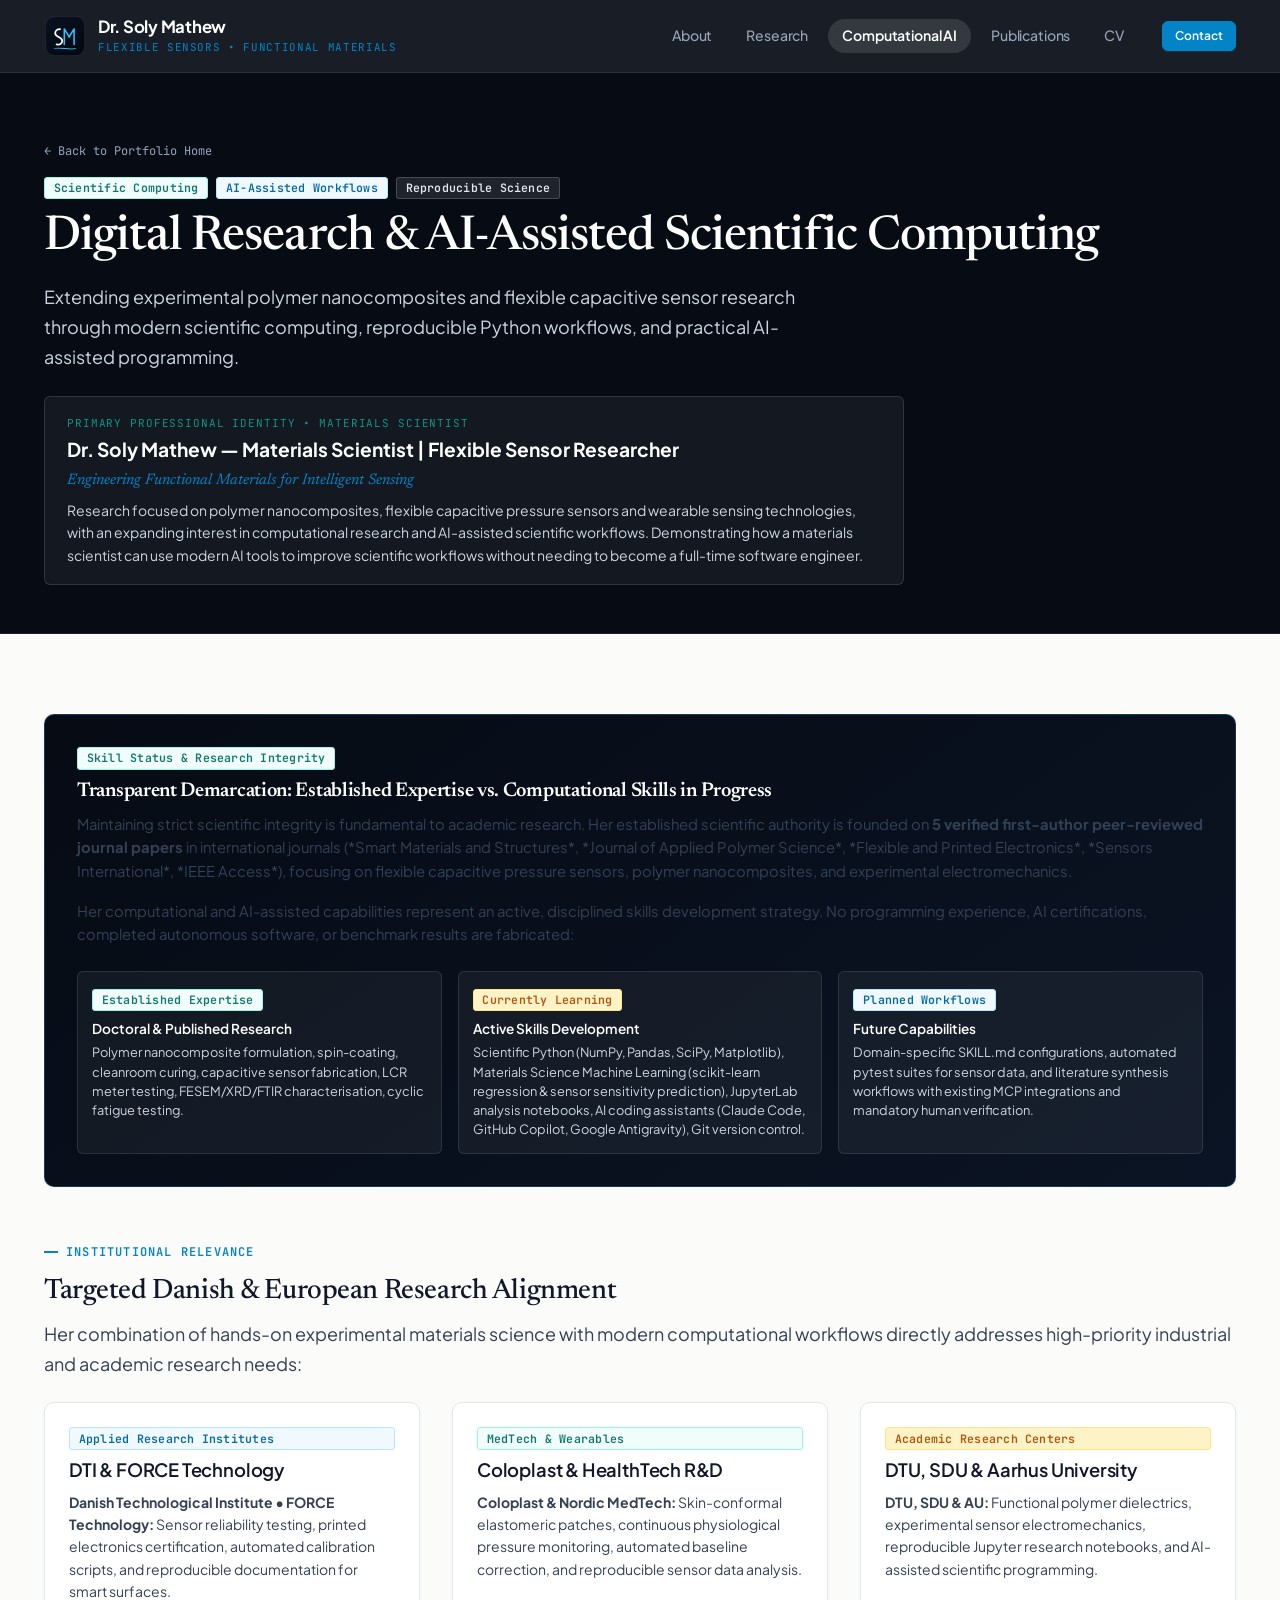
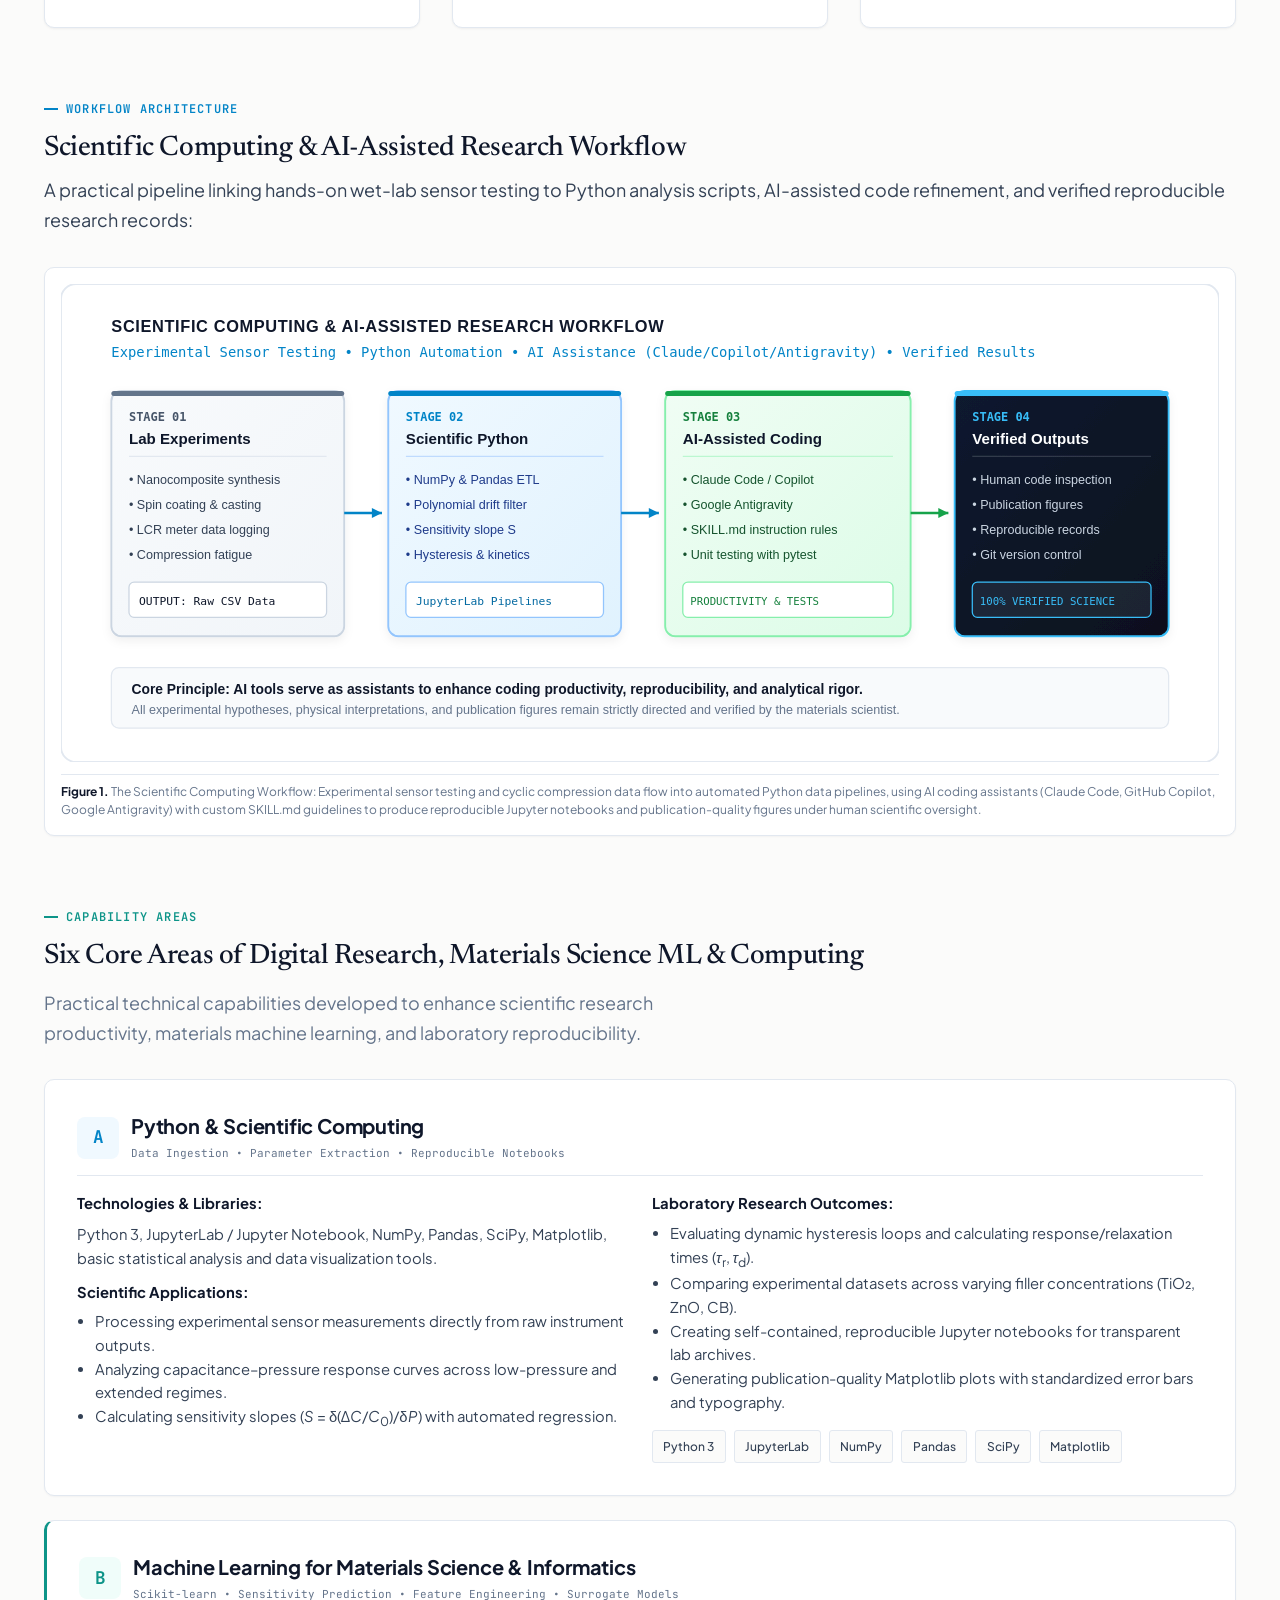
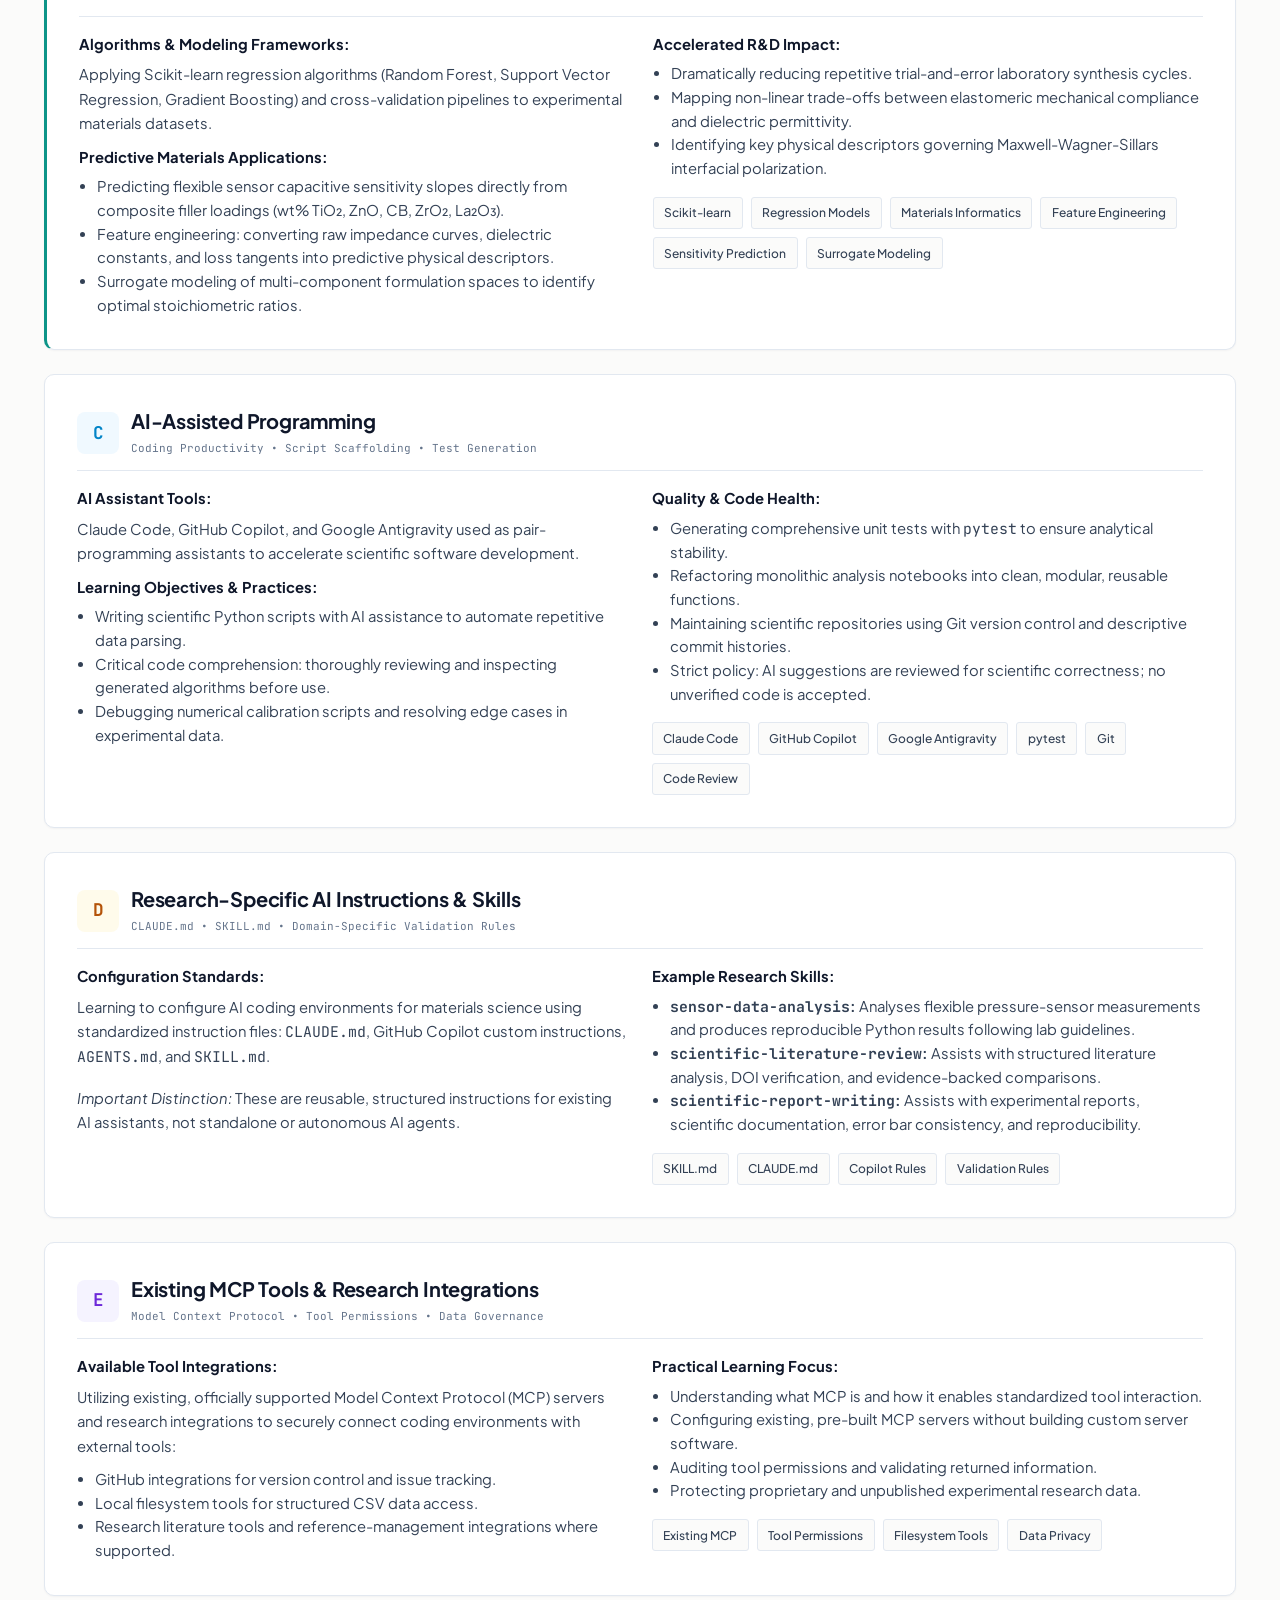
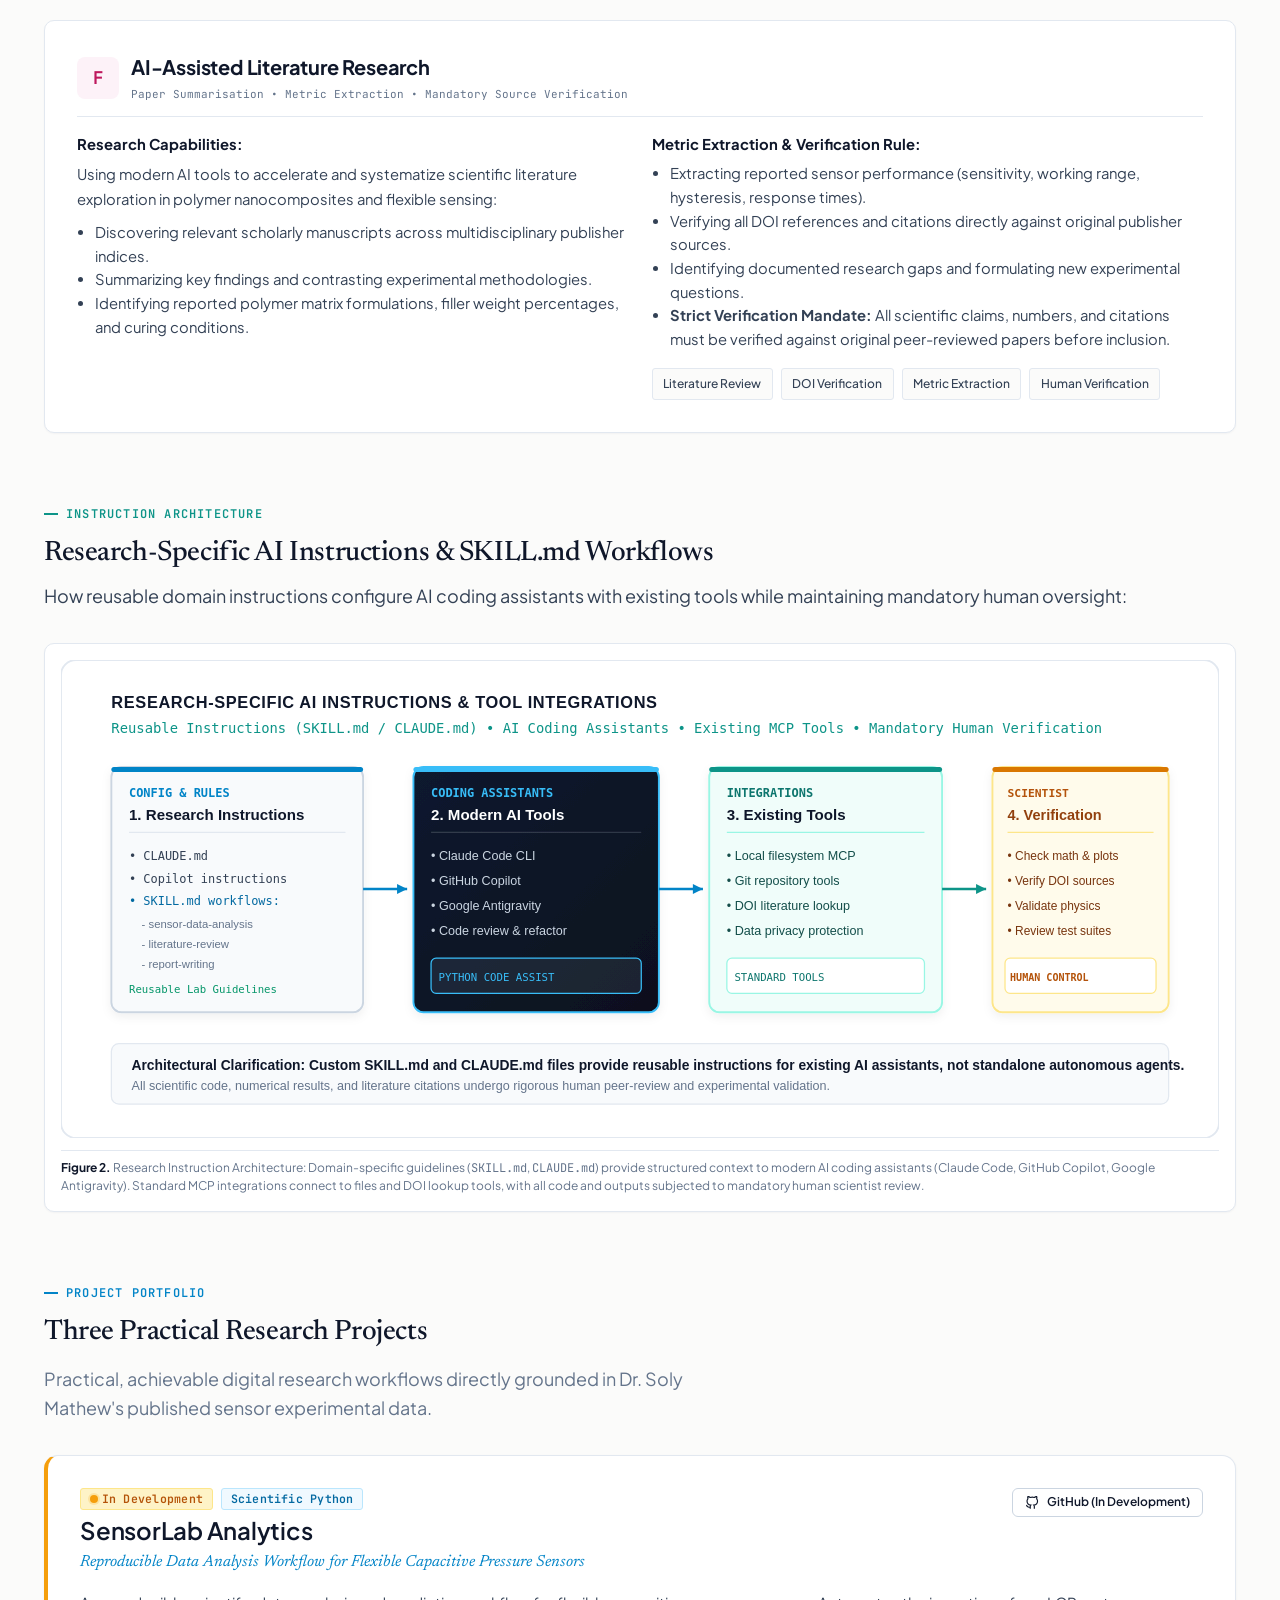
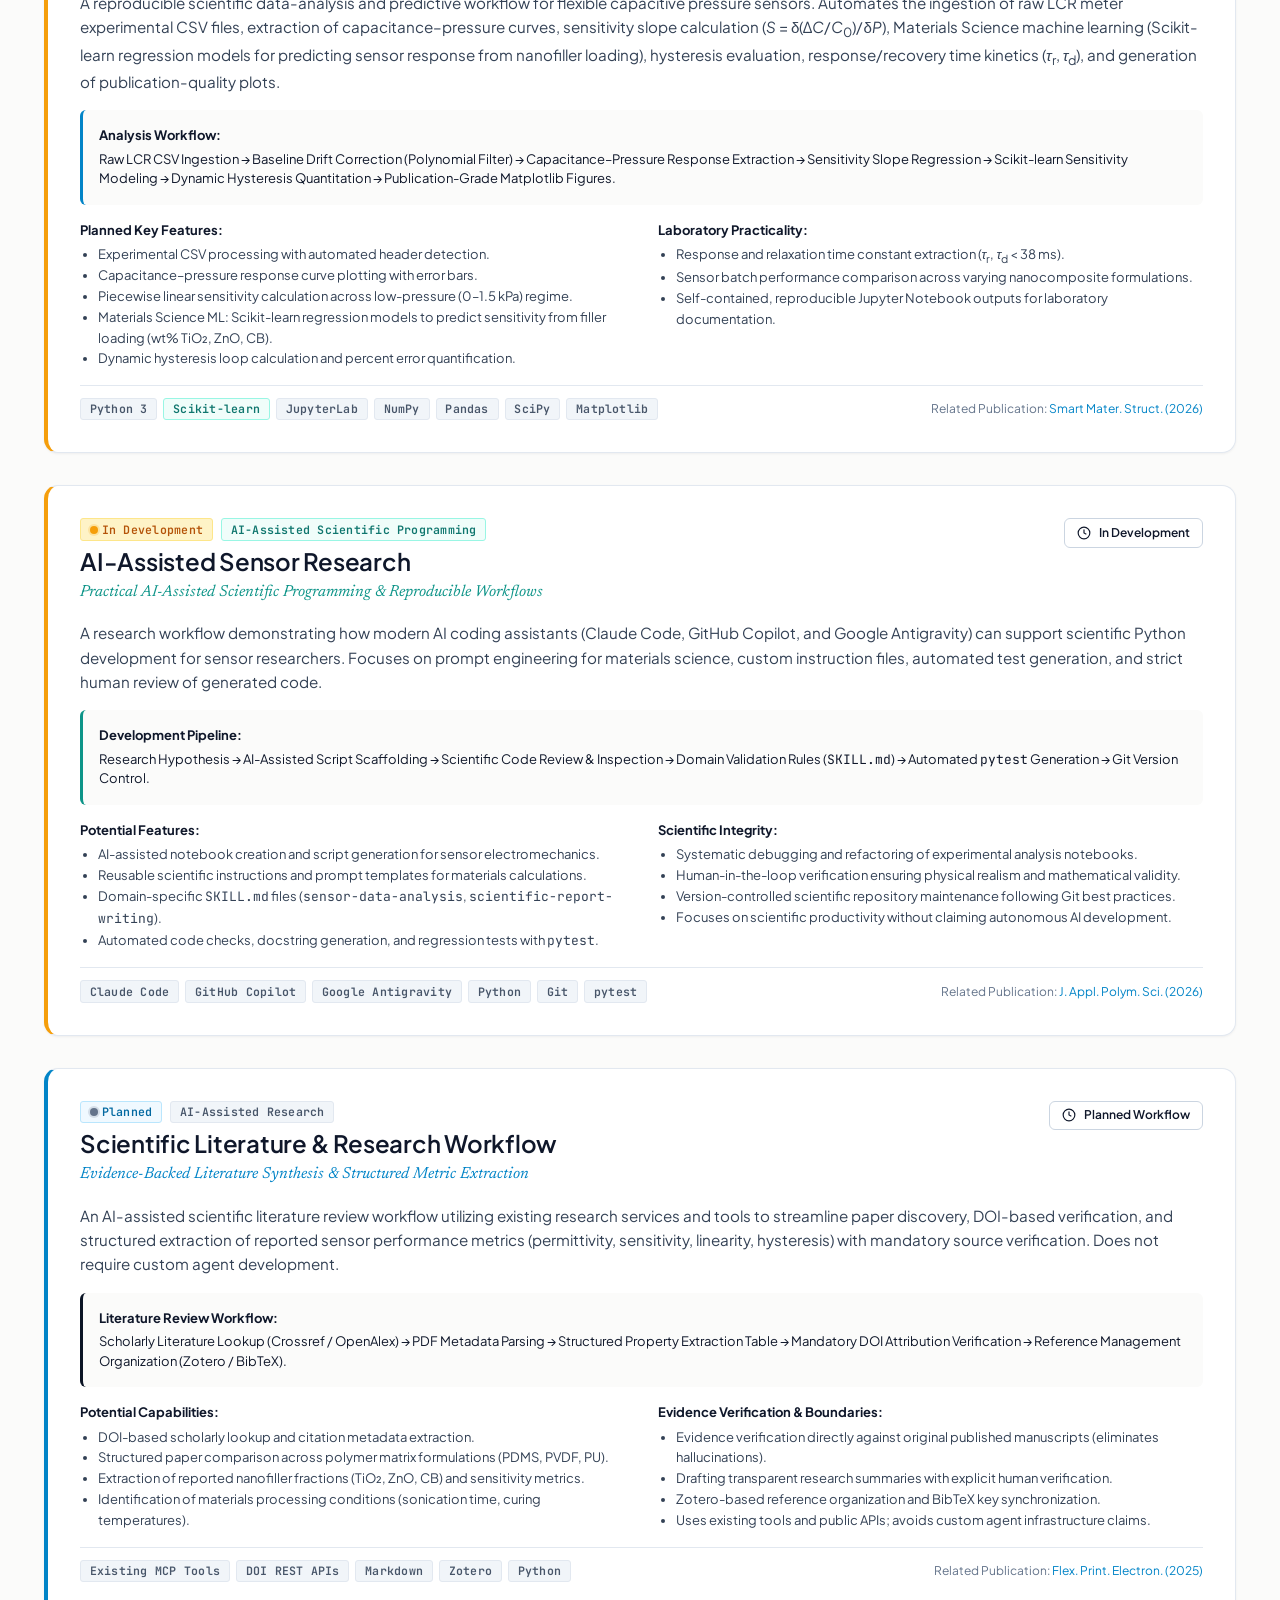
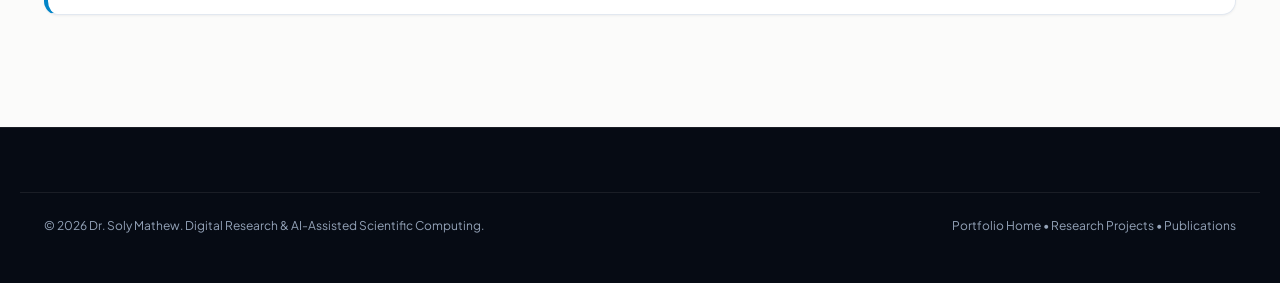
==== commit 09b0b366: "Fix subpage navbar markup and link spacing across all sections" ====
--- a/computational/index.html
+++ b/computational/index.html
@@ -112,10 +112,10 @@
       <nav class="site-nav" id="primary-nav" aria-label="Primary Navigation">
         <ul class="nav-list" role="list">
           <li><a href="../#about" class="nav-link">About</a></li>
-          <li><a href="../research/" class="nav-link${activeItem === 'research' ? ' active' : ''}">Research</a></li>
-          <li><a href="../computational/" class="nav-link${activeItem === 'computational' ? ' active' : ''}">Computational AI</a></li>
-          <li><a href="../publications/" class="nav-link${activeItem === 'publications' ? ' active' : ''}">Publications</a></li>
-          <li><a href="../cv/" class="nav-link${activeItem === 'cv' ? ' active' : ''}">CV</a></li>
+          <li><a href="../research/" class="nav-link">Research</a></li>
+          <li><a href="./" class="nav-link active">Computational AI</a></li>
+          <li><a href="../publications/" class="nav-link">Publications</a></li>
+          <li><a href="../cv/" class="nav-link">CV</a></li>
         </ul>
         <div class="header-actions">
           <a href="../#contact" class="btn btn-primary btn-sm">Contact</a>
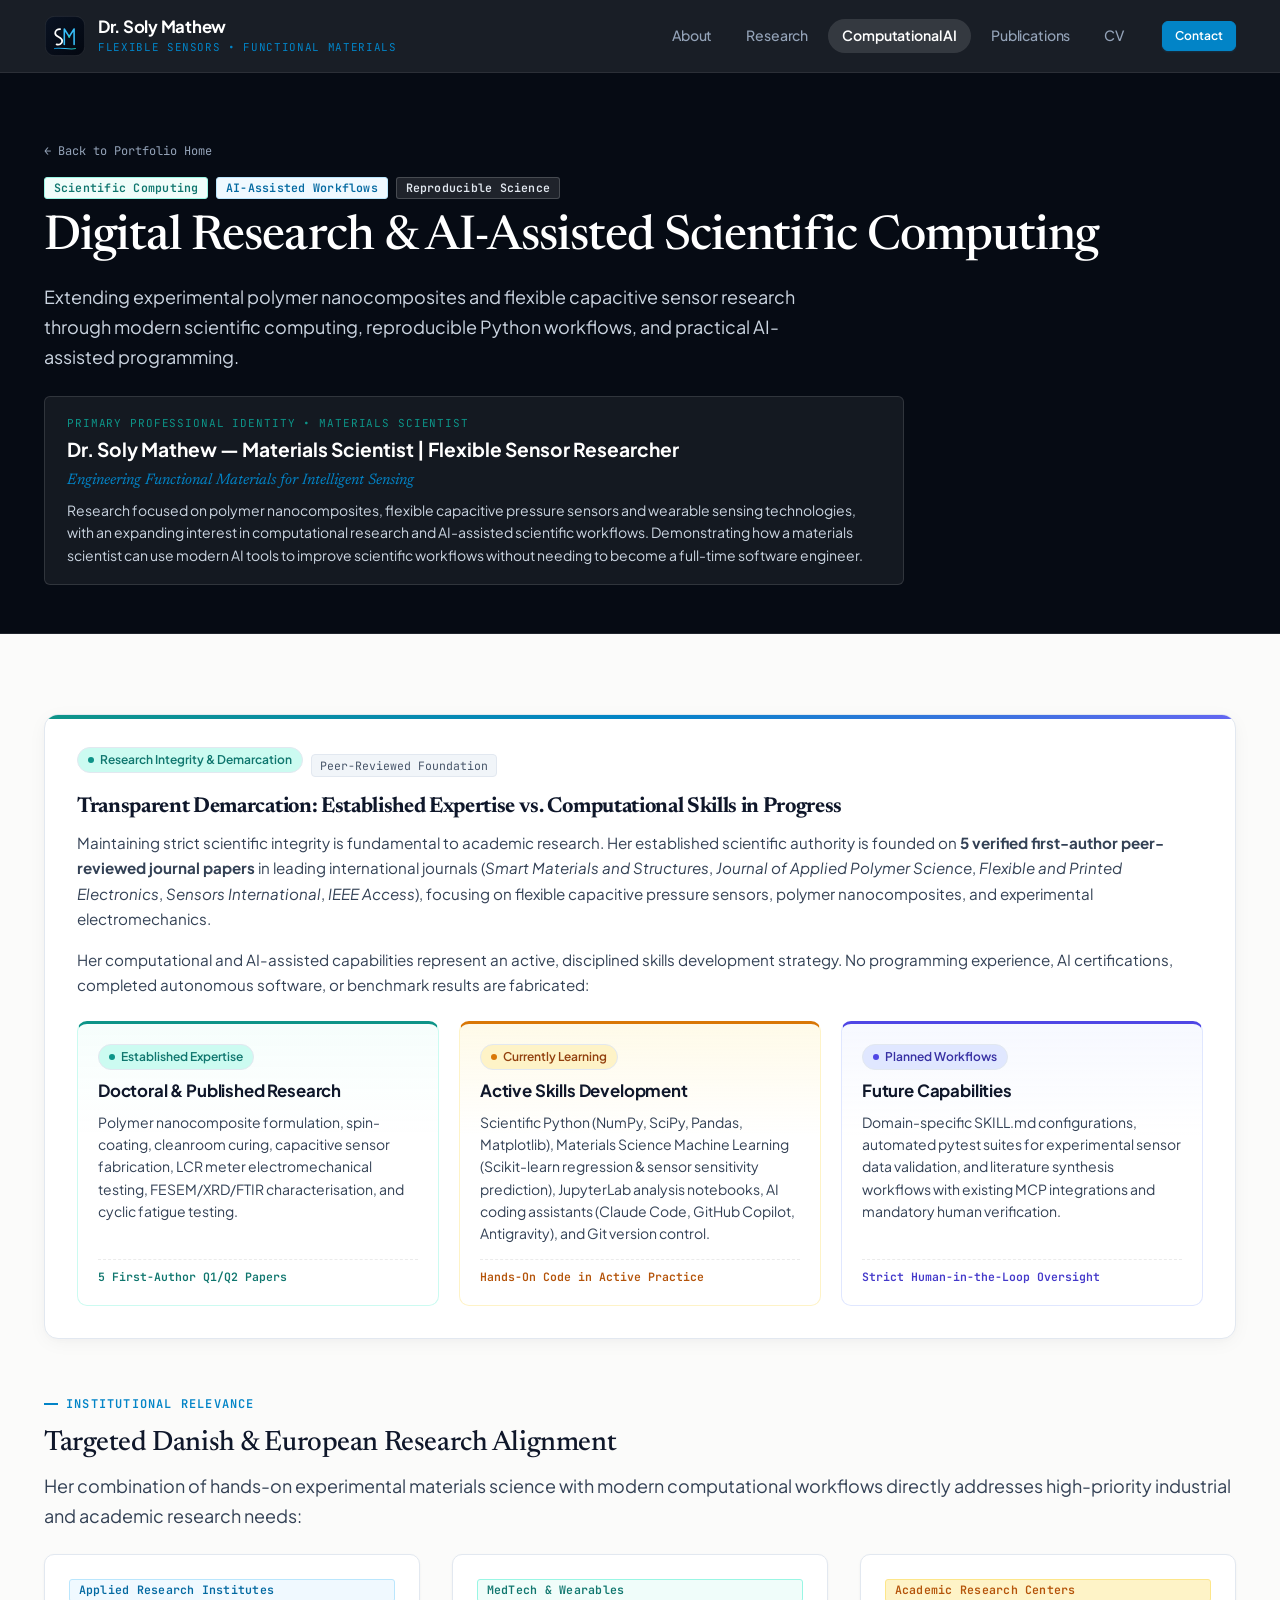
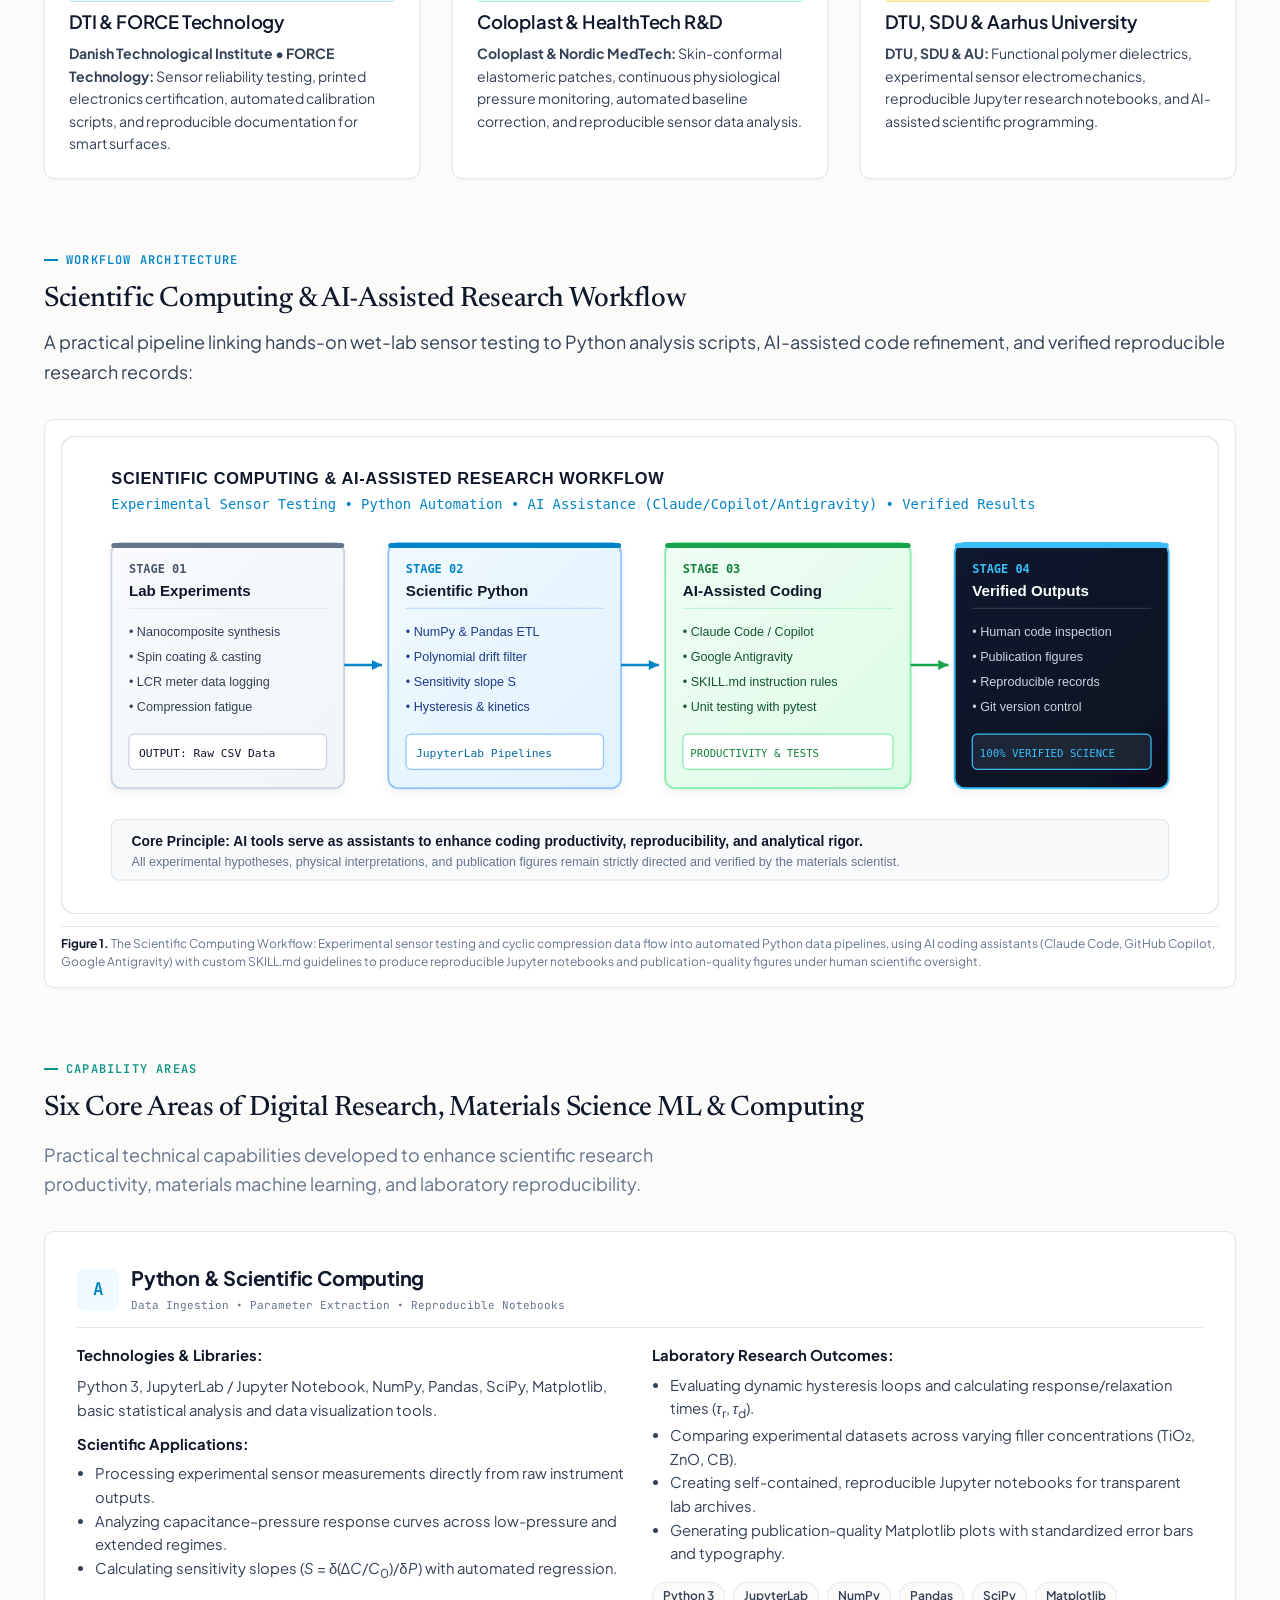
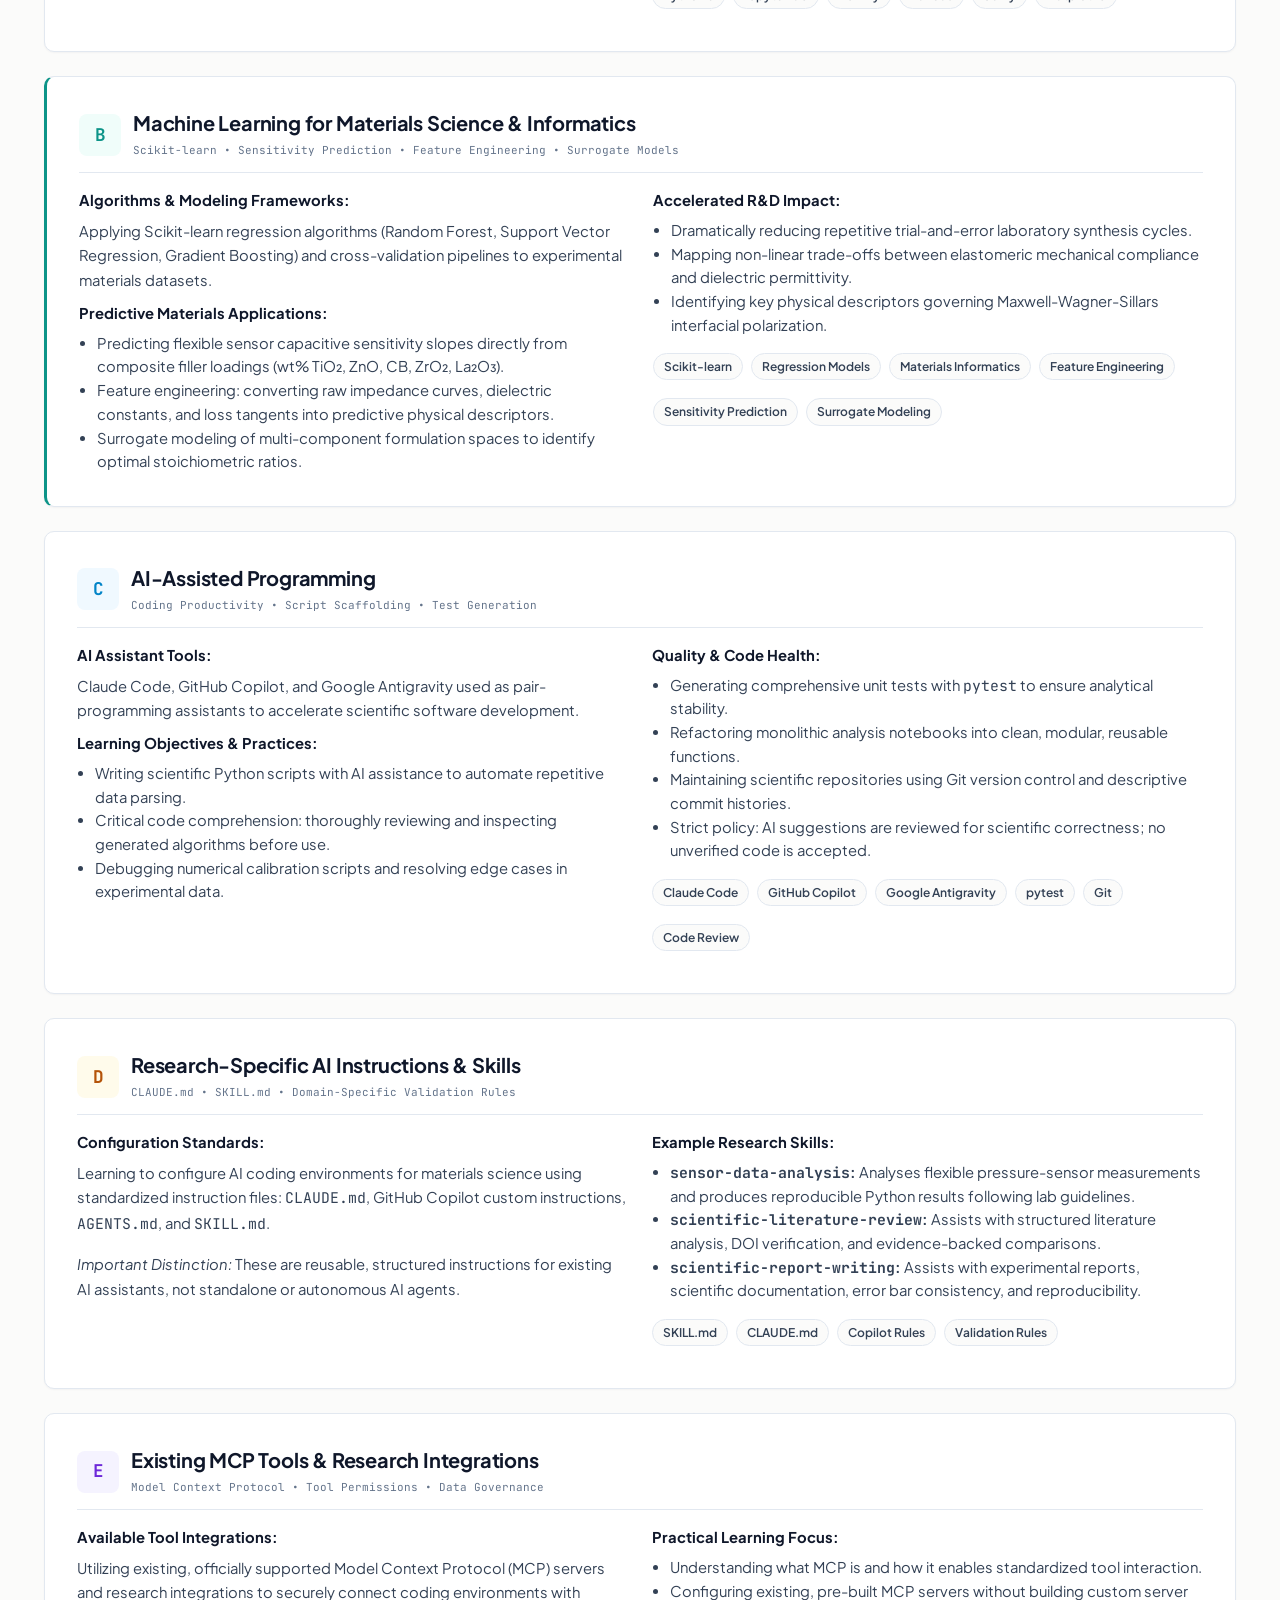
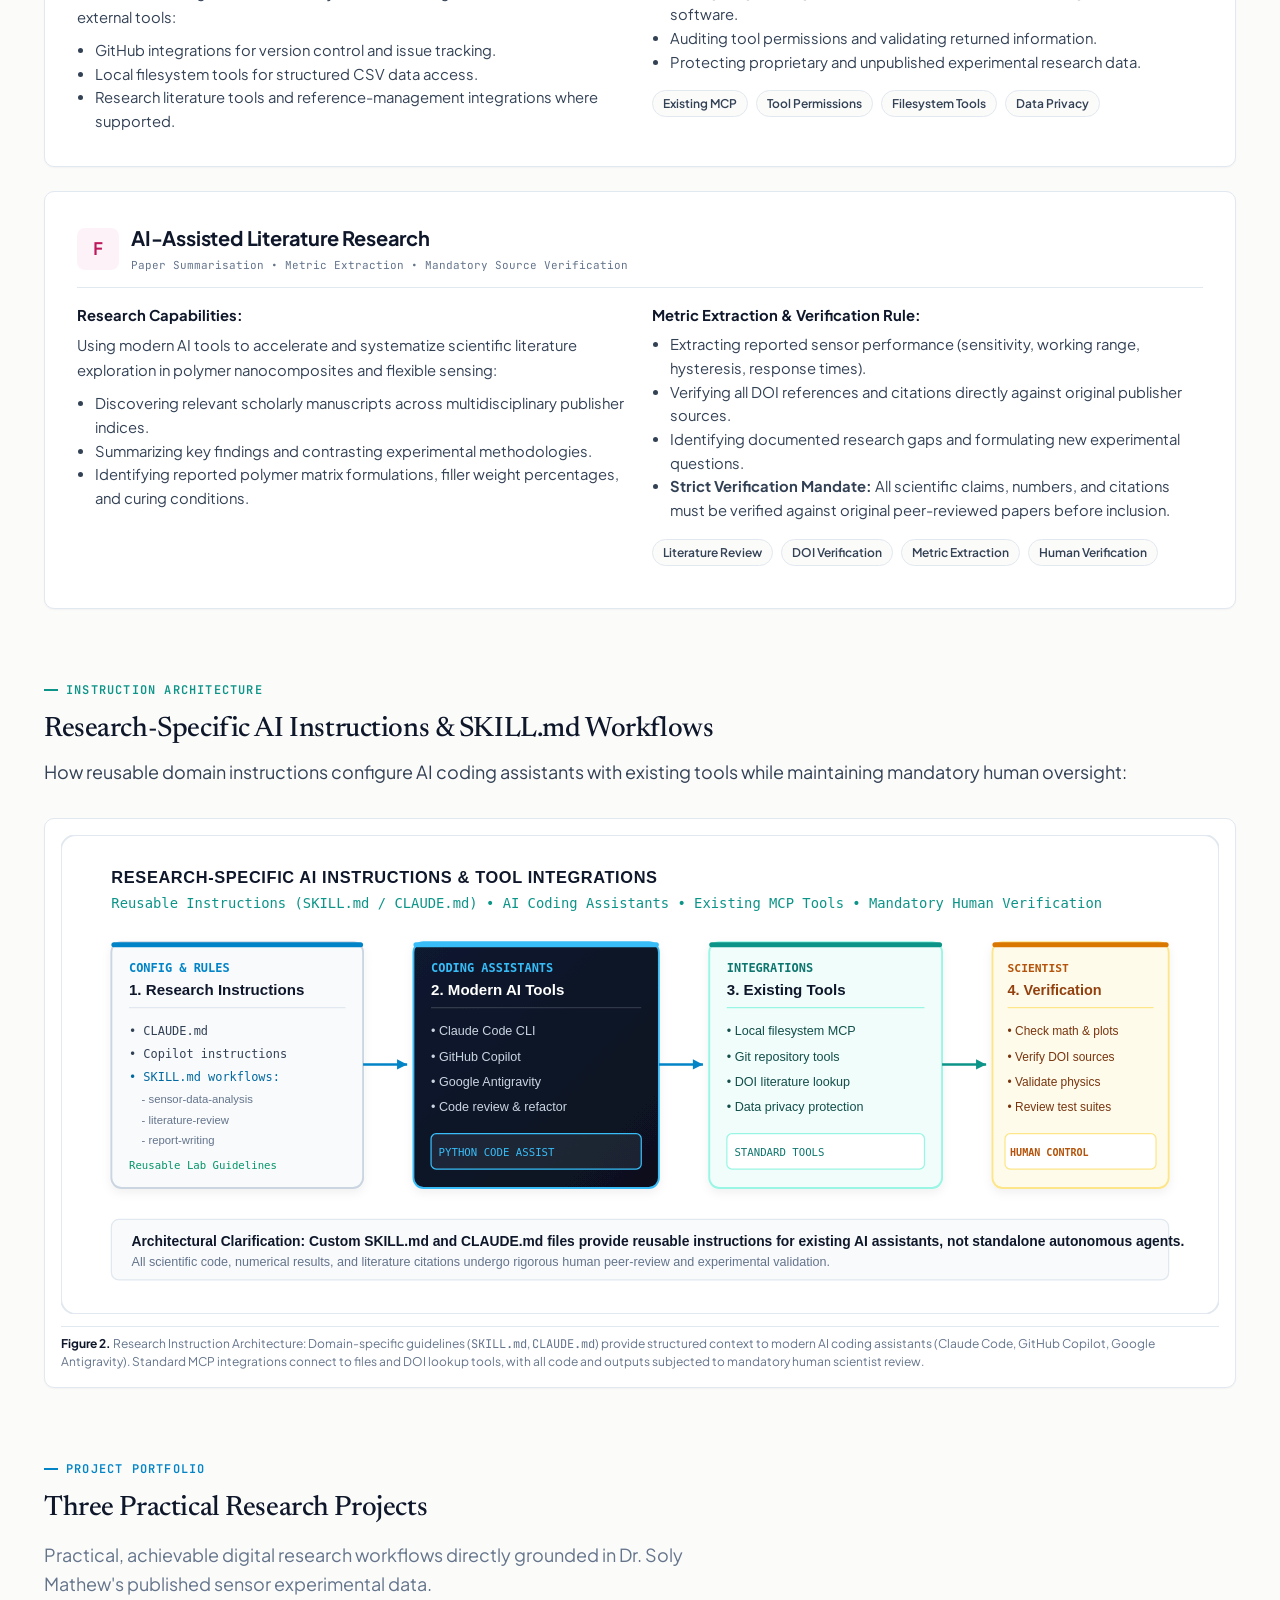
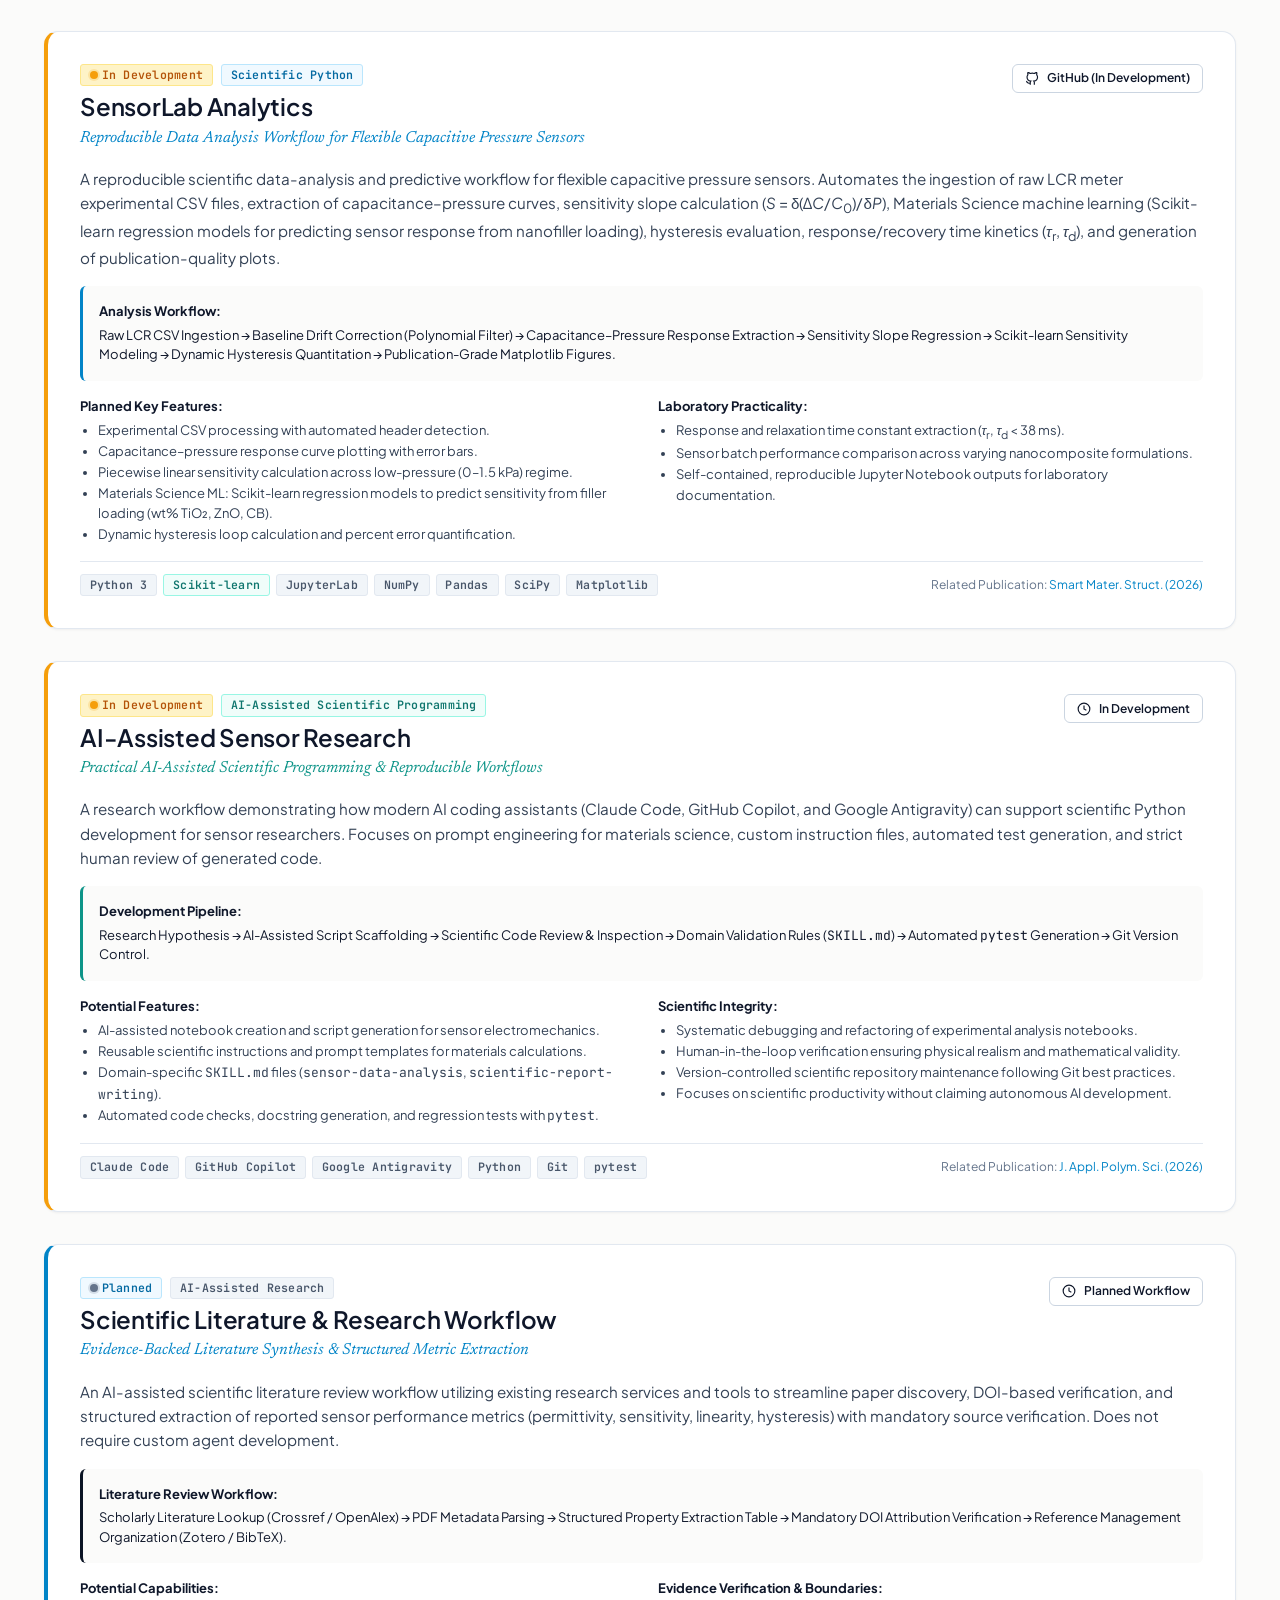
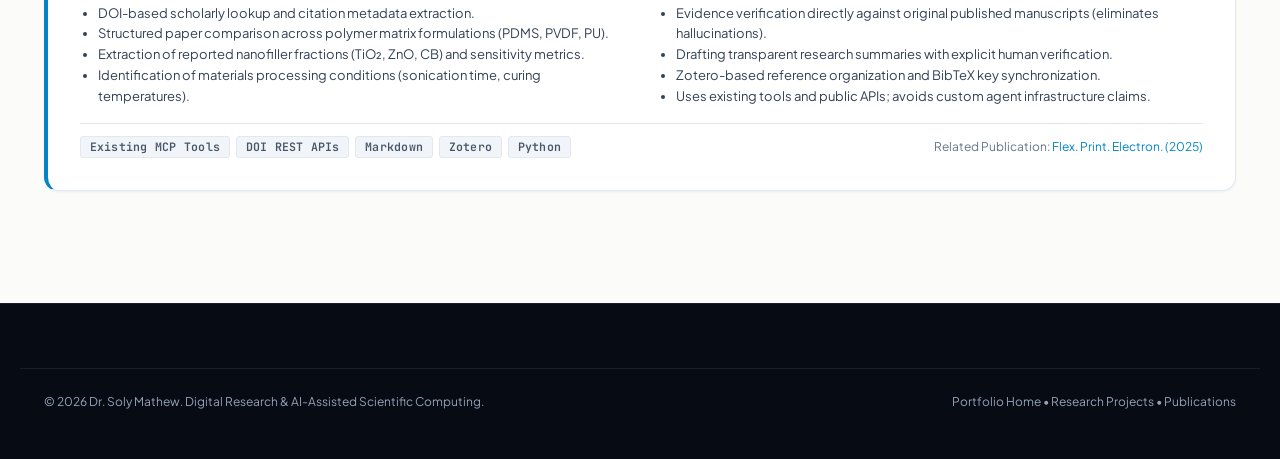
==== commit 9125aa69: "Redesign demarcation and research integrity card with high-contrast Scandinavian executive layout" ====
--- a/computational/index.html
+++ b/computational/index.html
@@ -64,19 +64,125 @@
       border-left: 4px solid var(--color-accent-blue);
     }
     .credibility-box {
-      background: linear-gradient(145deg, var(--color-navy-950), var(--color-navy-900));
-      color: var(--color-text-inv-secondary);
-      border: 1px solid rgba(56, 189, 248, 0.25);
-      border-radius: var(--radius-md);
+      background: #ffffff;
+      border: 1px solid var(--color-border-subtle);
+      border-radius: var(--radius-lg);
       padding: var(--space-8);
       margin-bottom: var(--space-12);
+      box-shadow: 0 4px 20px -2px rgba(15, 23, 42, 0.05), 0 2px 6px -1px rgba(15, 23, 42, 0.02);
+      position: relative;
+      overflow: hidden;
+    }
+    .credibility-box::before {
+      content: "";
+      position: absolute;
+      top: 0;
+      left: 0;
+      right: 0;
+      height: 4px;
+      background: linear-gradient(90deg, #0d9488 0%, #0284c7 50%, #6366f1 100%);
+    }
+    .credibility-title {
+      font-size: 1.35rem;
+      font-weight: 700;
+      color: var(--color-text-primary);
+      margin-top: 10px;
+      margin-bottom: 8px;
+      letter-spacing: -0.015em;
+    }
+    .credibility-lead {
+      font-size: 0.95rem;
+      color: var(--color-text-secondary);
+      line-height: 1.65;
+      margin-bottom: 12px;
     }
     .skill-status-grid {
       display: grid;
       grid-template-columns: repeat(3, 1fr);
-      gap: var(--space-4);
+      gap: var(--space-5);
       margin-top: var(--space-6);
     }
+    .skill-status-card {
+      background: #ffffff;
+      border-radius: var(--radius-md);
+      padding: var(--space-5);
+      display: flex;
+      flex-direction: column;
+      transition: transform var(--transition-fast), box-shadow var(--transition-fast);
+    }
+    .skill-status-card.established {
+      border: 1px solid #ccfbf1;
+      border-top: 3px solid #0d9488;
+      background: linear-gradient(180deg, rgba(240, 253, 250, 0.6) 0%, #ffffff 40%);
+    }
+    .skill-status-card.in-progress {
+      border: 1px solid #fef3c7;
+      border-top: 3px solid #d97706;
+      background: linear-gradient(180deg, rgba(254, 243, 199, 0.4) 0%, #ffffff 40%);
+    }
+    .skill-status-card.planned {
+      border: 1px solid #e0e7ff;
+      border-top: 3px solid #4f46e5;
+      background: linear-gradient(180deg, rgba(238, 242, 255, 0.5) 0%, #ffffff 40%);
+    }
+    .skill-status-card:hover {
+      transform: translateY(-2px);
+      box-shadow: 0 6px 18px rgba(15, 23, 42, 0.06);
+    }
+    .skill-pill {
+      display: inline-flex;
+      align-items: center;
+      gap: 6px;
+      font-size: 0.75rem;
+      font-weight: 600;
+      padding: 3px 10px;
+      border-radius: 9999px;
+      margin-bottom: 10px;
+      width: fit-content;
+    }
+    .skill-pill.teal {
+      background: #ccfbf1;
+      color: #0f766e;
+    }
+    .skill-pill.amber {
+      background: #fef3c7;
+      color: #92400e;
+    }
+    .skill-pill.indigo {
+      background: #e0e7ff;
+      color: #3730a3;
+    }
+    .skill-pill-dot {
+      width: 6px;
+      height: 6px;
+      border-radius: 50%;
+    }
+    .skill-pill-dot.teal { background: #0d9488; }
+    .skill-pill-dot.amber { background: #d97706; }
+    .skill-pill-dot.indigo { background: #4f46e5; }
+    .skill-card-heading {
+      font-size: 1.05rem;
+      font-weight: 700;
+      color: #0f172a;
+      margin-bottom: 8px;
+    }
+    .skill-card-text {
+      font-size: 0.875rem;
+      color: #334155;
+      line-height: 1.6;
+      margin-bottom: 14px;
+      flex-grow: 1;
+    }
+    .skill-card-meta {
+      font-family: var(--font-mono);
+      font-size: 0.72rem;
+      font-weight: 600;
+      padding-top: 8px;
+      border-top: 1px dashed rgba(0, 0, 0, 0.08);
+    }
+    .skill-card-meta.teal { color: #0f766e; }
+    .skill-card-meta.amber { color: #b45309; }
+    .skill-card-meta.indigo { color: #4338ca; }
     @media (max-width: 768px) {
       .skill-status-grid {
         grid-template-columns: 1fr;
@@ -169,42 +275,71 @@
         
         <!-- 1. Scientific Credibility & Skill Status Notice -->
         <div class="credibility-box" role="region" aria-label="Scientific credibility statement">
-          <div style="display: flex; align-items: center; gap: 10px; margin-bottom: 8px;">
-            <span class="badge badge-teal">Skill Status &amp; Research Integrity</span>
+          <div style="display: flex; align-items: center; gap: 8px; flex-wrap: wrap; margin-bottom: 4px;">
+            <span class="skill-pill teal">
+              <span class="skill-pill-dot teal"></span>
+              Research Integrity &amp; Demarcation
+            </span>
+            <span style="font-family: var(--font-mono); font-size: 0.72rem; color: #475569; background: #f1f5f9; padding: 2px 8px; border-radius: 4px; border: 1px solid #e2e8f0;">
+              Peer-Reviewed Foundation
+            </span>
           </div>
-          <h2 style="font-size: 1.25rem; font-weight: 600; color: #ffffff; margin-bottom: 8px;">
+
+          <h2 class="credibility-title">
             Transparent Demarcation: Established Expertise vs. Computational Skills in Progress
           </h2>
-          <p style="font-size: 0.925rem; line-height: 1.6; margin-bottom: 12px;">
-            Maintaining strict scientific integrity is fundamental to academic research. Her established scientific authority is founded on <strong>5 verified first-author peer-reviewed journal papers</strong> in international journals (*Smart Materials and Structures*, *Journal of Applied Polymer Science*, *Flexible and Printed Electronics*, *Sensors International*, *IEEE Access*), focusing on flexible capacitive pressure sensors, polymer nanocomposites, and experimental electromechanics.
+
+          <p class="credibility-lead">
+            Maintaining strict scientific integrity is fundamental to academic research. Her established scientific authority is founded on <strong>5 verified first-author peer-reviewed journal papers</strong> in leading international journals (<em>Smart Materials and Structures</em>, <em>Journal of Applied Polymer Science</em>, <em>Flexible and Printed Electronics</em>, <em>Sensors International</em>, <em>IEEE Access</em>), focusing on flexible capacitive pressure sensors, polymer nanocomposites, and experimental electromechanics.
           </p>
-          <p style="font-size: 0.925rem; line-height: 1.6; margin-bottom: 16px;">
+          <p class="credibility-lead" style="margin-bottom: var(--space-6);">
             Her computational and AI-assisted capabilities represent an active, disciplined skills development strategy. No programming experience, AI certifications, completed autonomous software, or benchmark results are fabricated:
           </p>
 
           <div class="skill-status-grid">
-            <div style="background: rgba(255, 255, 255, 0.05); border: 1px solid rgba(255, 255, 255, 0.1); border-radius: 6px; padding: 14px;">
-              <span class="badge badge-teal" style="margin-bottom: 8px;">Established Expertise</span>
-              <div style="font-size: 0.85rem; color: #ffffff; font-weight: 600; margin-bottom: 4px;">Doctoral &amp; Published Research</div>
-              <p style="font-size: 0.8rem; color: var(--color-text-inv-secondary); line-height: 1.5; margin-bottom: 0;">
-                Polymer nanocomposite formulation, spin-coating, cleanroom curing, capacitive sensor fabrication, LCR meter testing, FESEM/XRD/FTIR characterisation, cyclic fatigue testing.
+            <!-- Pillar 1 -->
+            <div class="skill-status-card established">
+              <span class="skill-pill teal">
+                <span class="skill-pill-dot teal"></span>
+                Established Expertise
+              </span>
+              <h3 class="skill-card-heading">Doctoral &amp; Published Research</h3>
+              <p class="skill-card-text">
+                Polymer nanocomposite formulation, spin-coating, cleanroom curing, capacitive sensor fabrication, LCR meter electromechanical testing, FESEM/XRD/FTIR characterisation, and cyclic fatigue testing.
               </p>
-            </div>
-
-            <div style="background: rgba(255, 255, 255, 0.05); border: 1px solid rgba(255, 255, 255, 0.1); border-radius: 6px; padding: 14px;">
-              <span class="badge badge-amber" style="margin-bottom: 8px;">Currently Learning</span>
-              <div style="font-size: 0.85rem; color: #ffffff; font-weight: 600; margin-bottom: 4px;">Active Skills Development</div>
-              <p style="font-size: 0.8rem; color: var(--color-text-inv-secondary); line-height: 1.5; margin-bottom: 0;">
-                Scientific Python (NumPy, Pandas, SciPy, Matplotlib), Materials Science Machine Learning (scikit-learn regression &amp; sensor sensitivity prediction), JupyterLab analysis notebooks, AI coding assistants (Claude Code, GitHub Copilot, Google Antigravity), Git version control.
+              <div class="skill-card-meta teal">
+                5 First-Author Q1/Q2 Papers
+              </div>
+            </div>
+
+            <!-- Pillar 2 -->
+            <div class="skill-status-card in-progress">
+              <span class="skill-pill amber">
+                <span class="skill-pill-dot amber"></span>
+                Currently Learning
+              </span>
+              <h3 class="skill-card-heading">Active Skills Development</h3>
+              <p class="skill-card-text">
+                Scientific Python (NumPy, SciPy, Pandas, Matplotlib), Materials Science Machine Learning (Scikit-learn regression &amp; sensor sensitivity prediction), JupyterLab analysis notebooks, AI coding assistants (Claude Code, GitHub Copilot, Antigravity), and Git version control.
               </p>
-            </div>
-
-            <div style="background: rgba(255, 255, 255, 0.05); border: 1px solid rgba(255, 255, 255, 0.1); border-radius: 6px; padding: 14px;">
-              <span class="badge badge-blue" style="margin-bottom: 8px;">Planned Workflows</span>
-              <div style="font-size: 0.85rem; color: #ffffff; font-weight: 600; margin-bottom: 4px;">Future Capabilities</div>
-              <p style="font-size: 0.8rem; color: var(--color-text-inv-secondary); line-height: 1.5; margin-bottom: 0;">
-                Domain-specific SKILL.md configurations, automated pytest suites for sensor data, and literature synthesis workflows with existing MCP integrations and mandatory human verification.
+              <div class="skill-card-meta amber">
+                Hands-On Code in Active Practice
+              </div>
+            </div>
+
+            <!-- Pillar 3 -->
+            <div class="skill-status-card planned">
+              <span class="skill-pill indigo">
+                <span class="skill-pill-dot indigo"></span>
+                Planned Workflows
+              </span>
+              <h3 class="skill-card-heading">Future Capabilities</h3>
+              <p class="skill-card-text">
+                Domain-specific SKILL.md configurations, automated pytest suites for experimental sensor data validation, and literature synthesis workflows with existing MCP integrations and mandatory human verification.
               </p>
+              <div class="skill-card-meta indigo">
+                Strict Human-in-the-Loop Oversight
+              </div>
             </div>
           </div>
         </div>
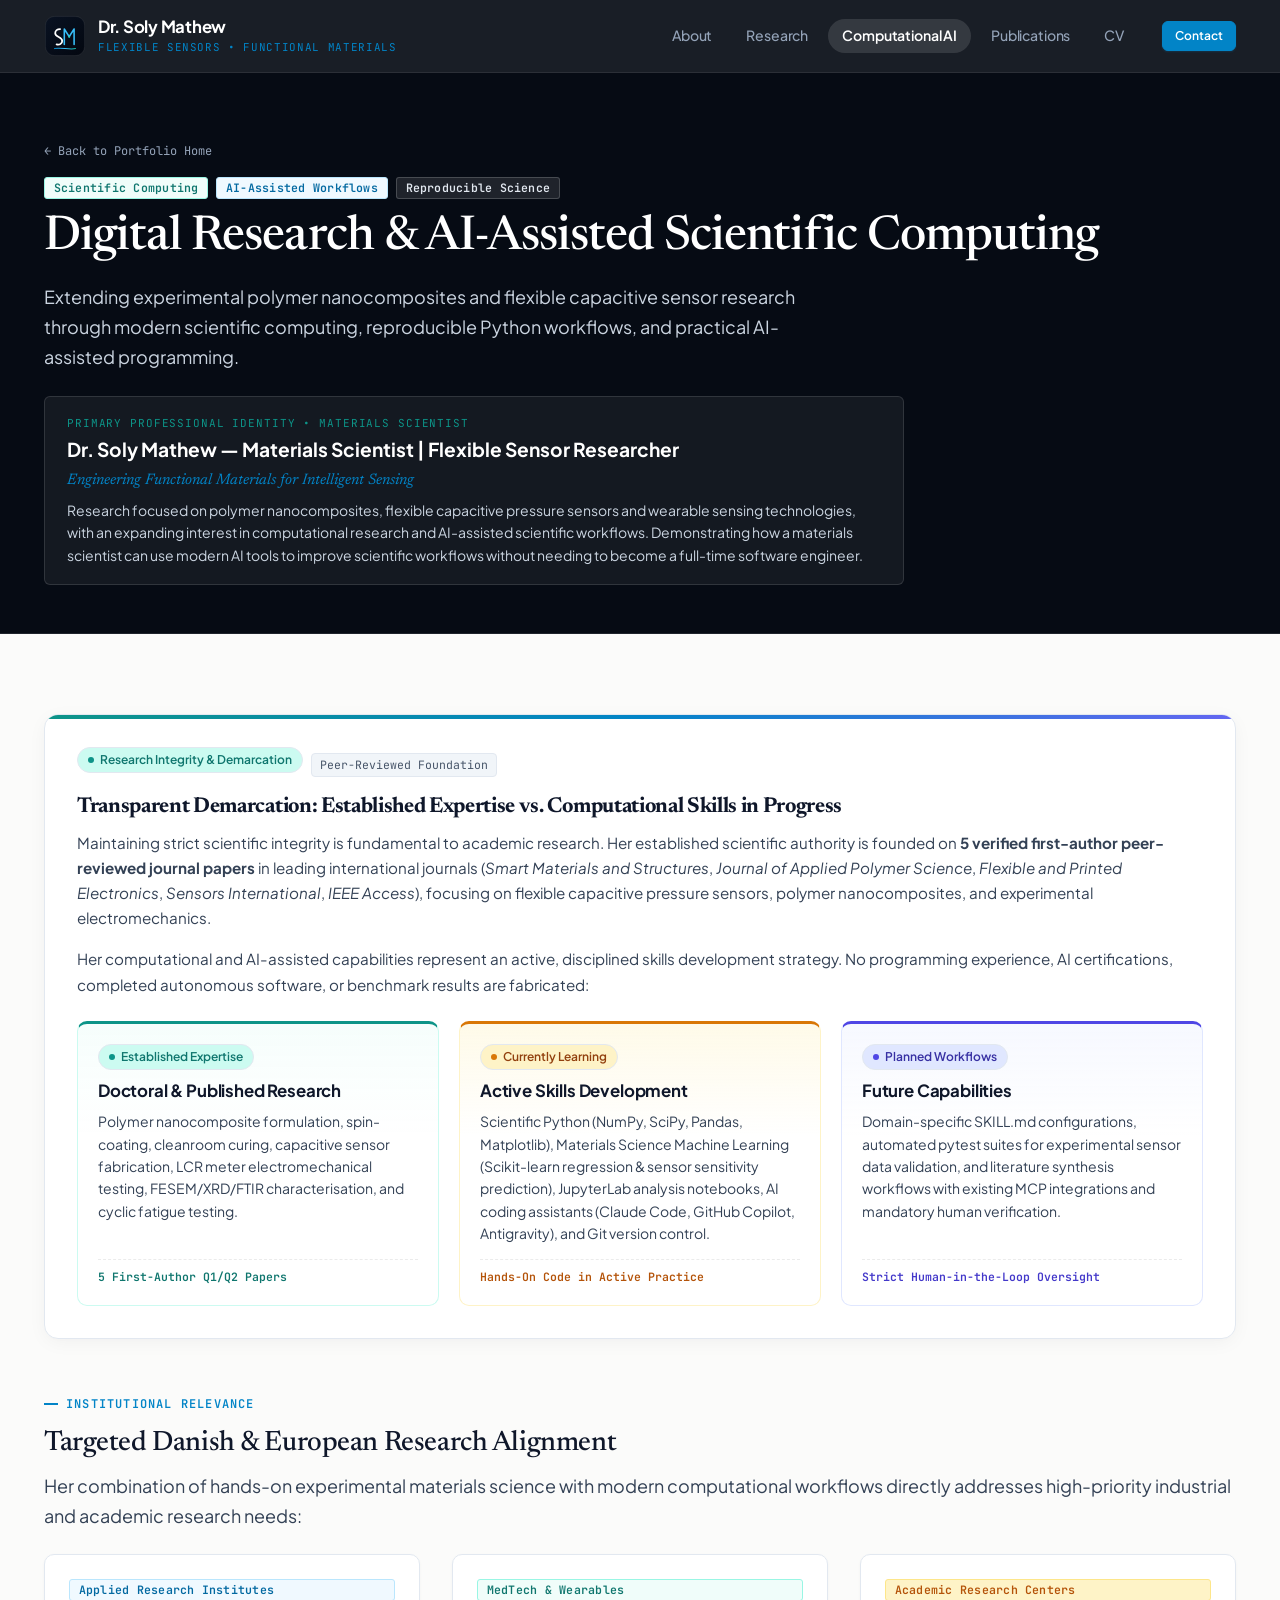
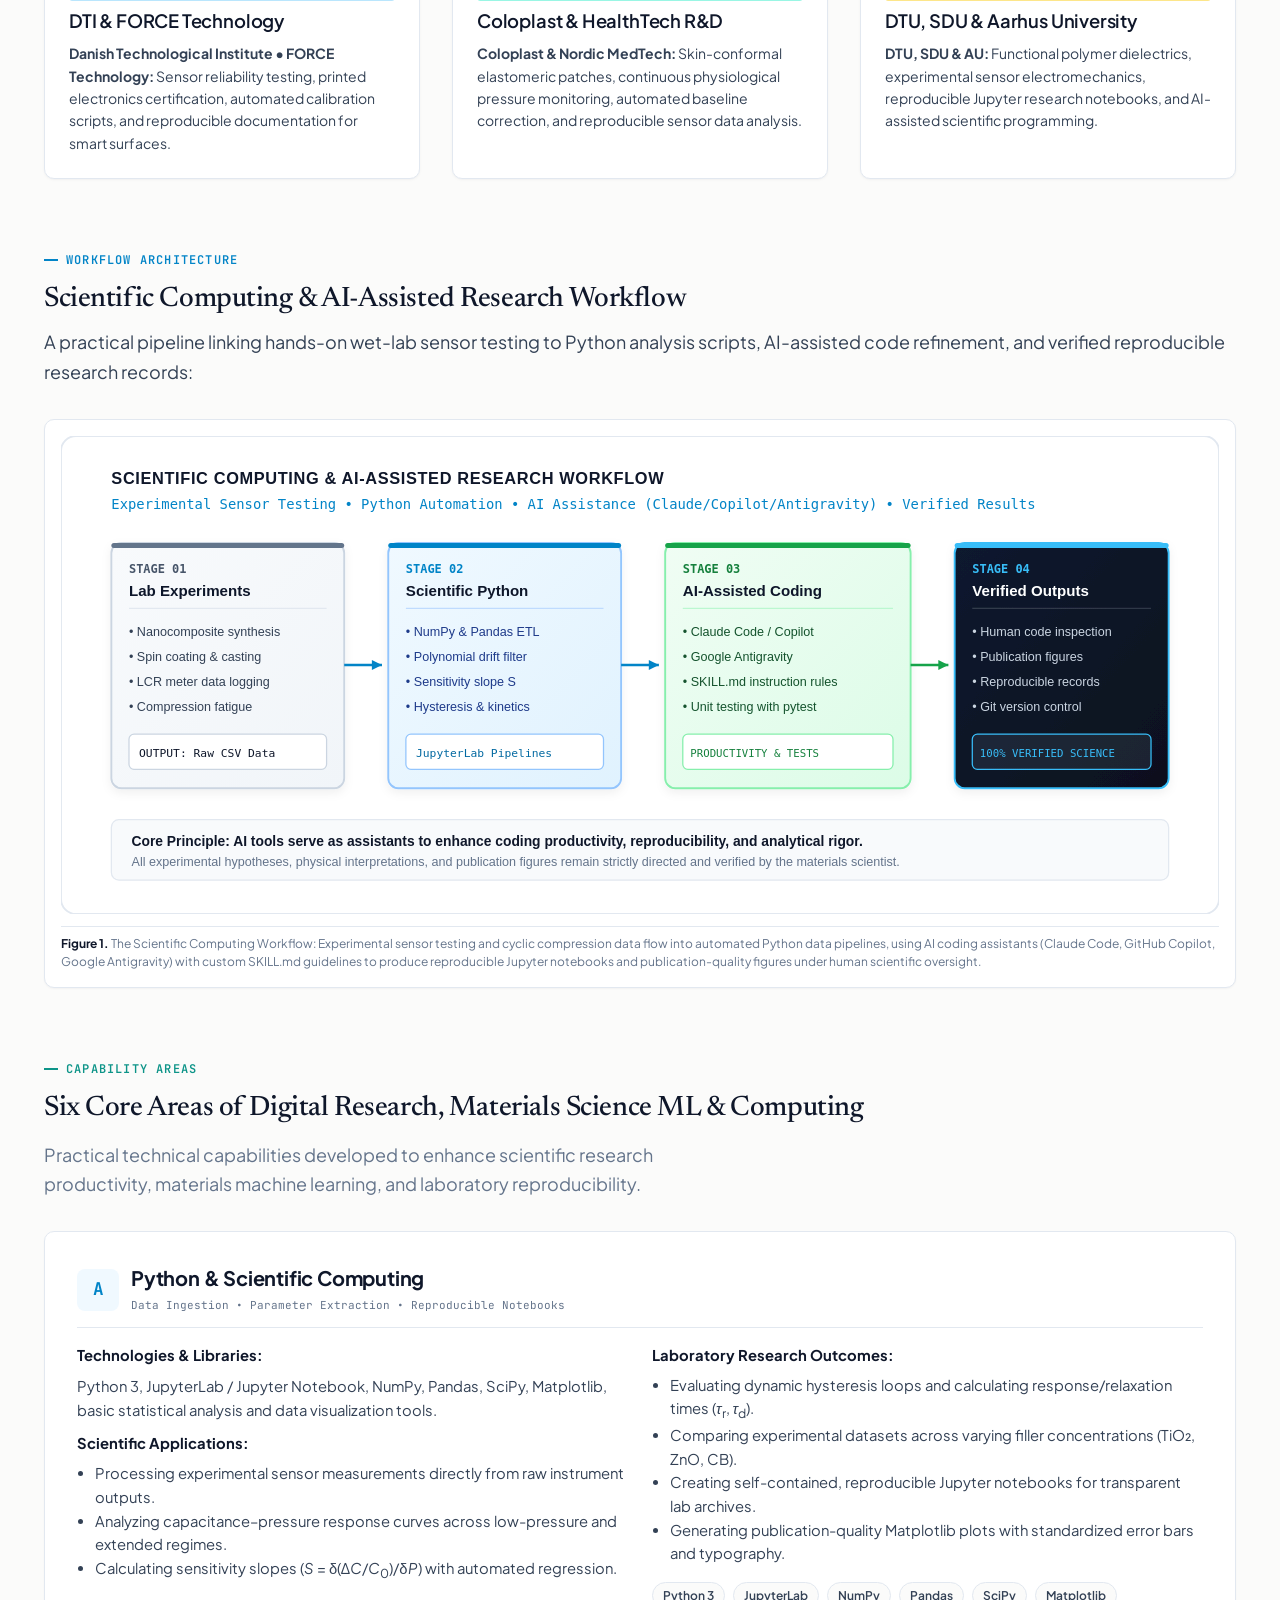
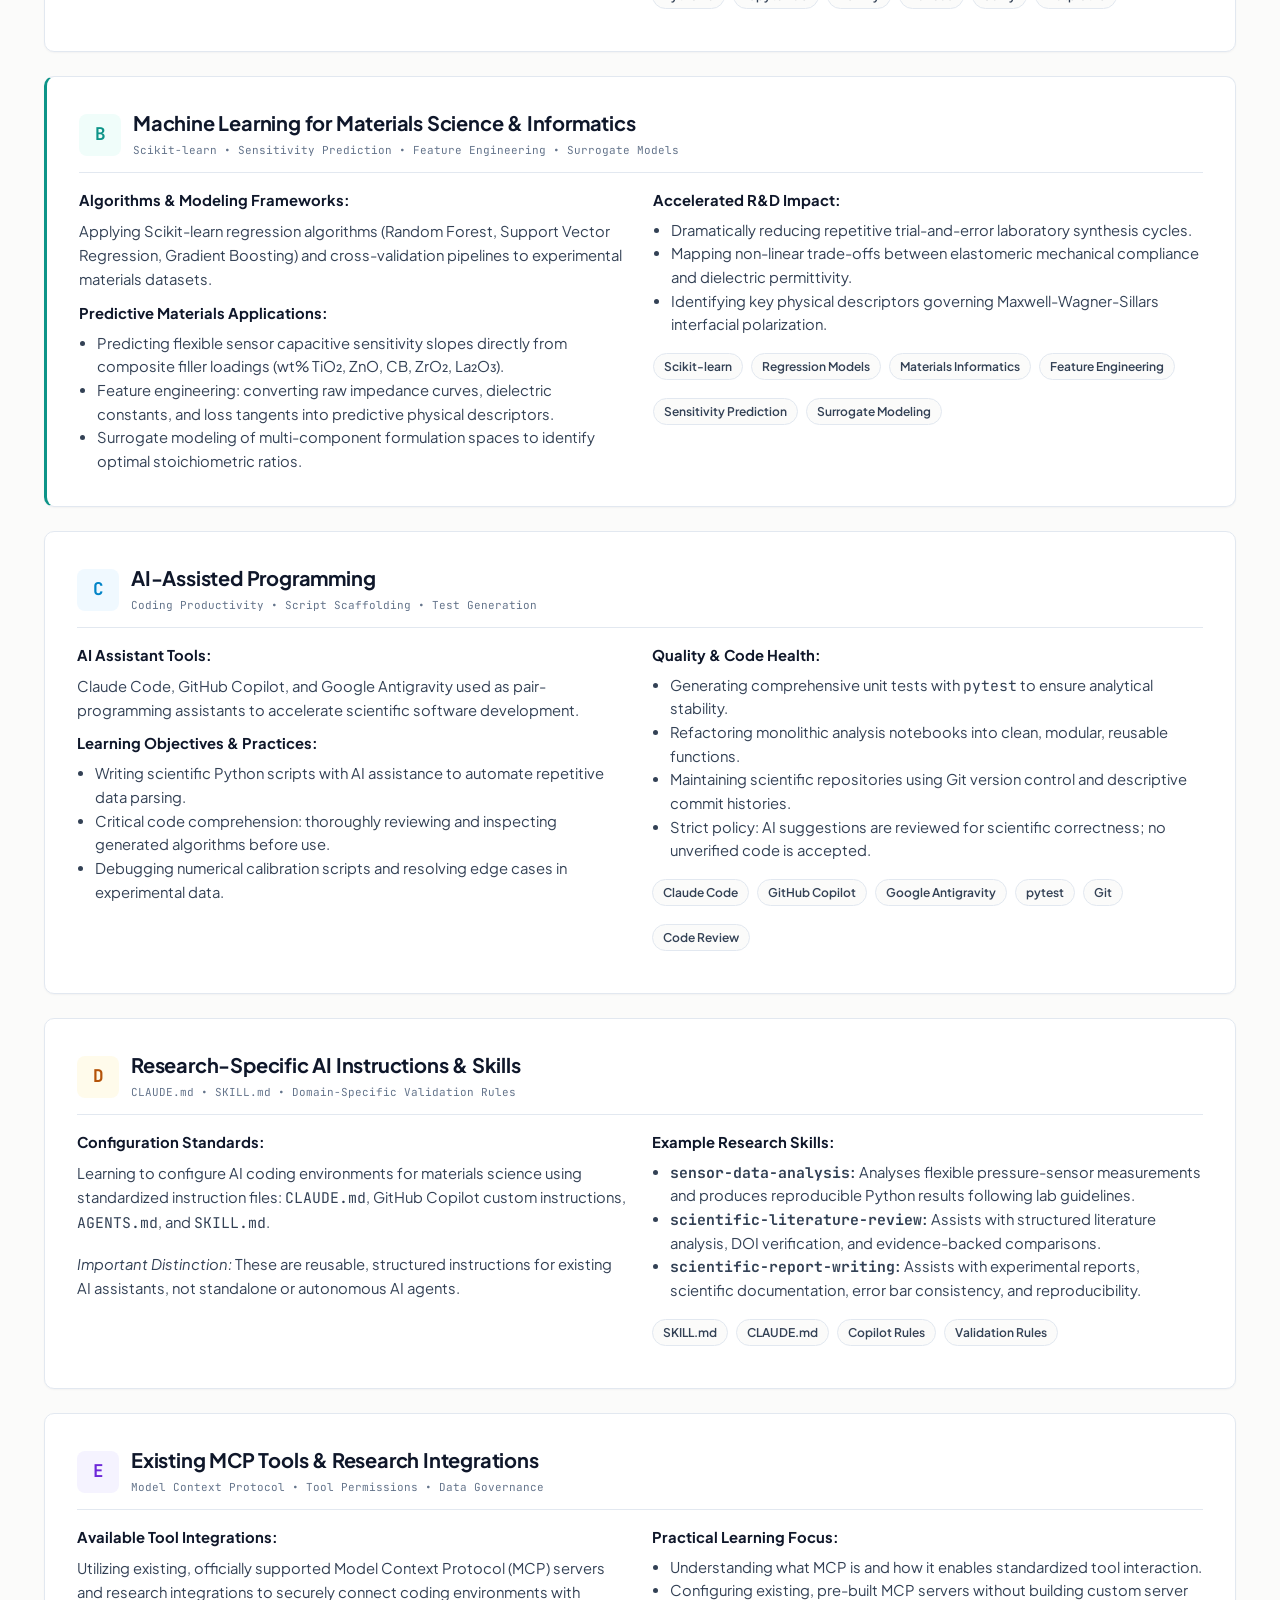
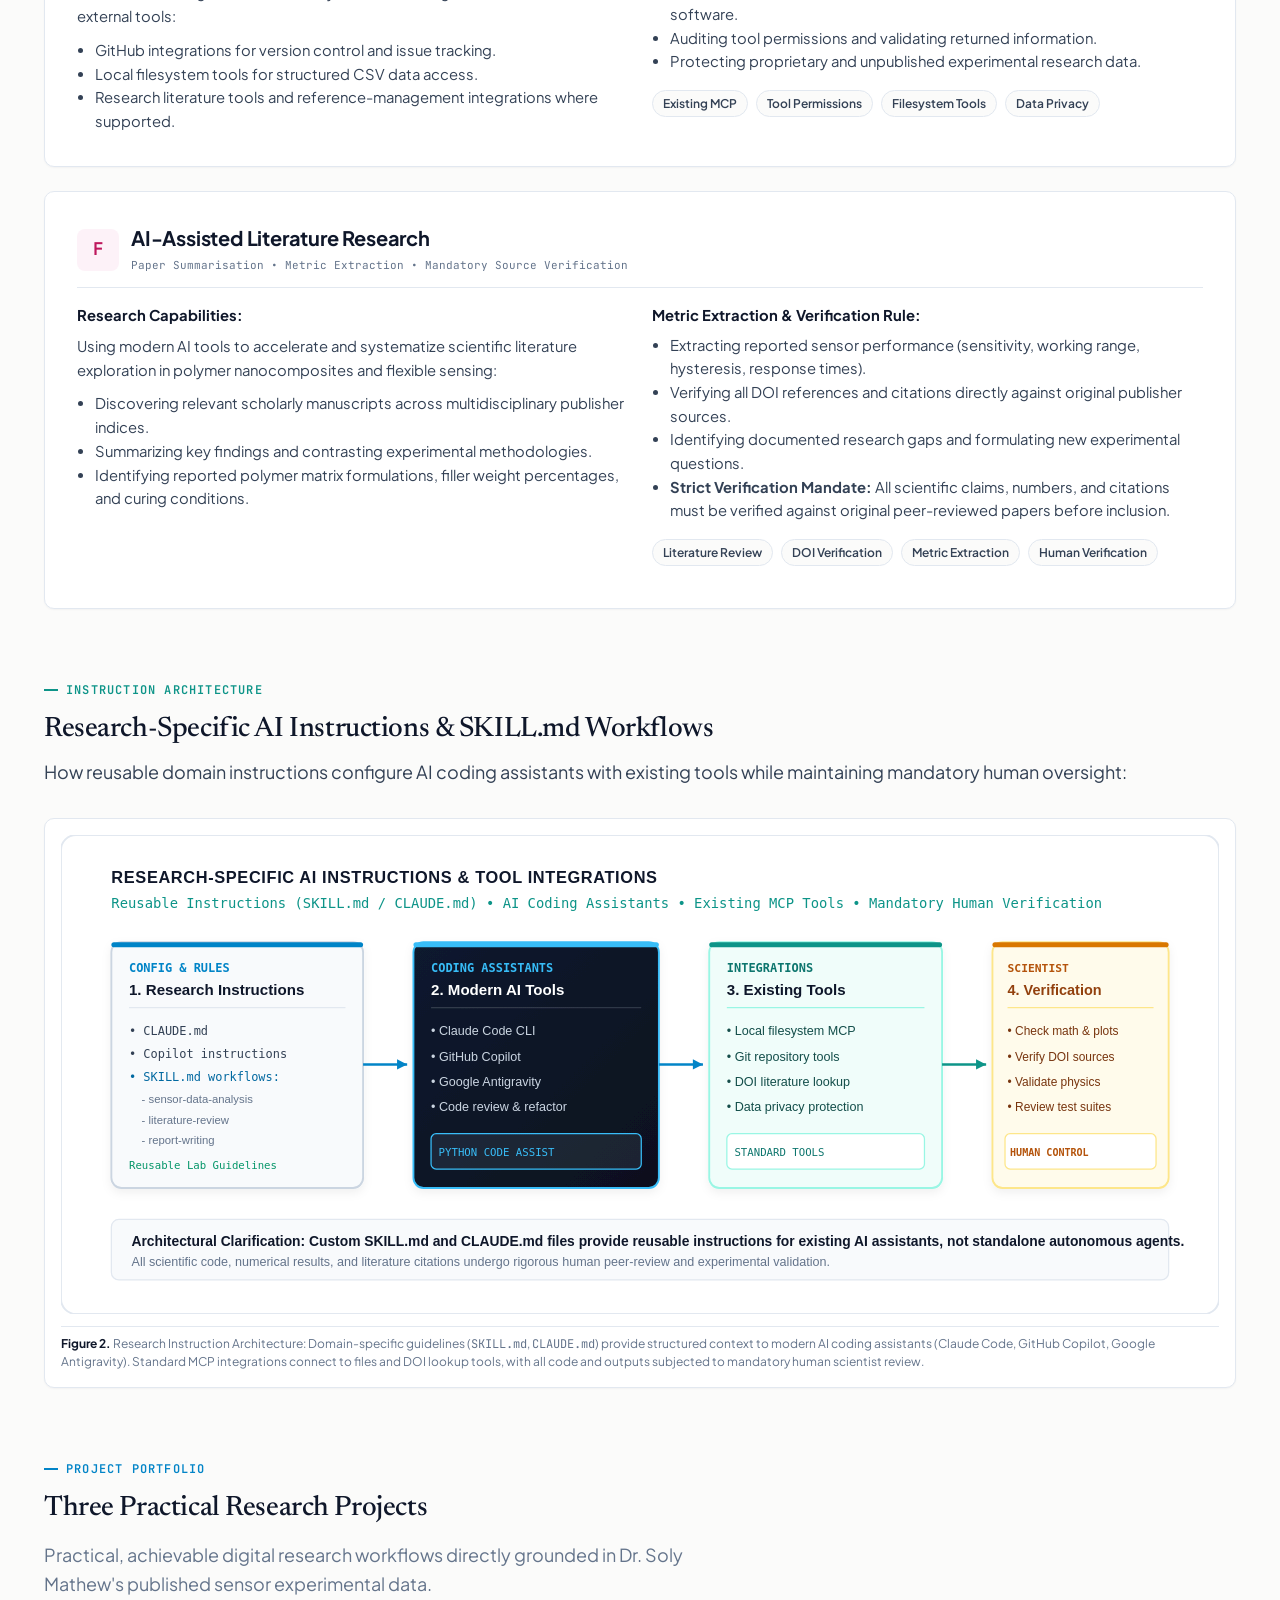
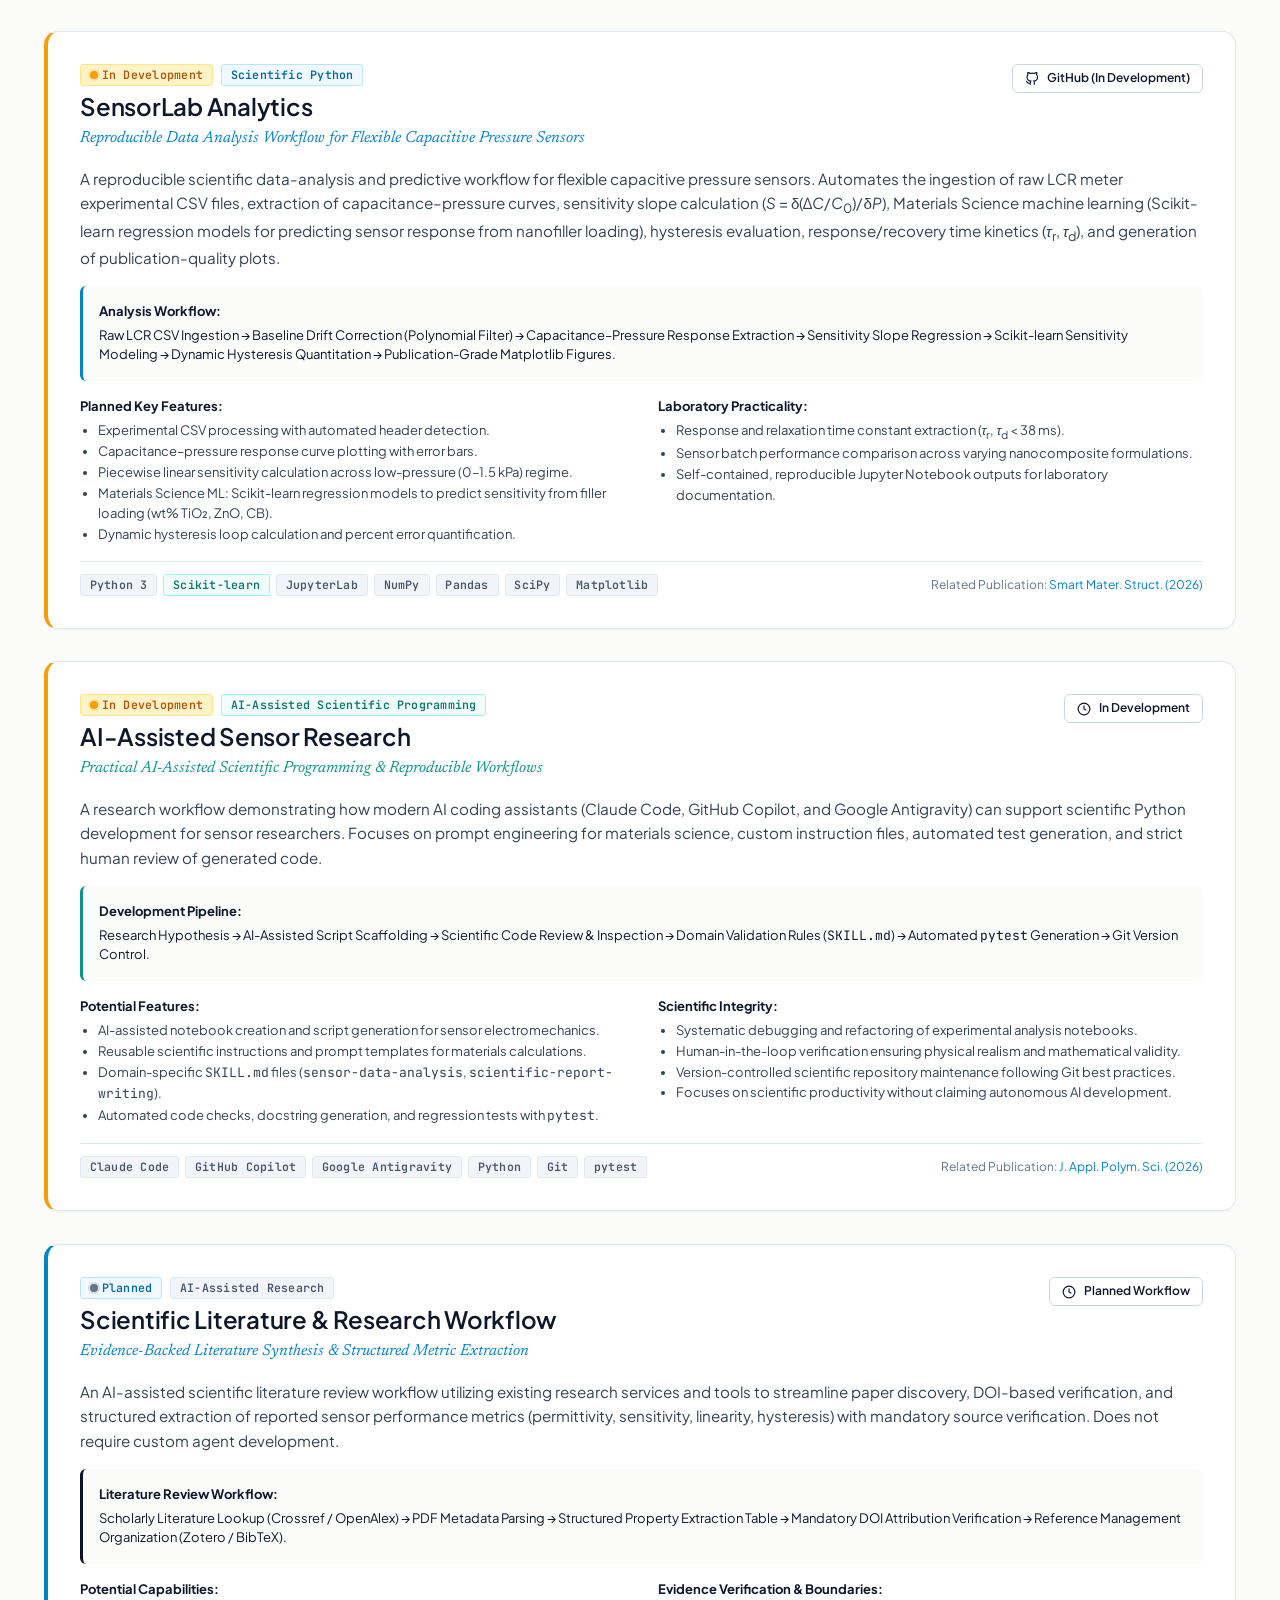
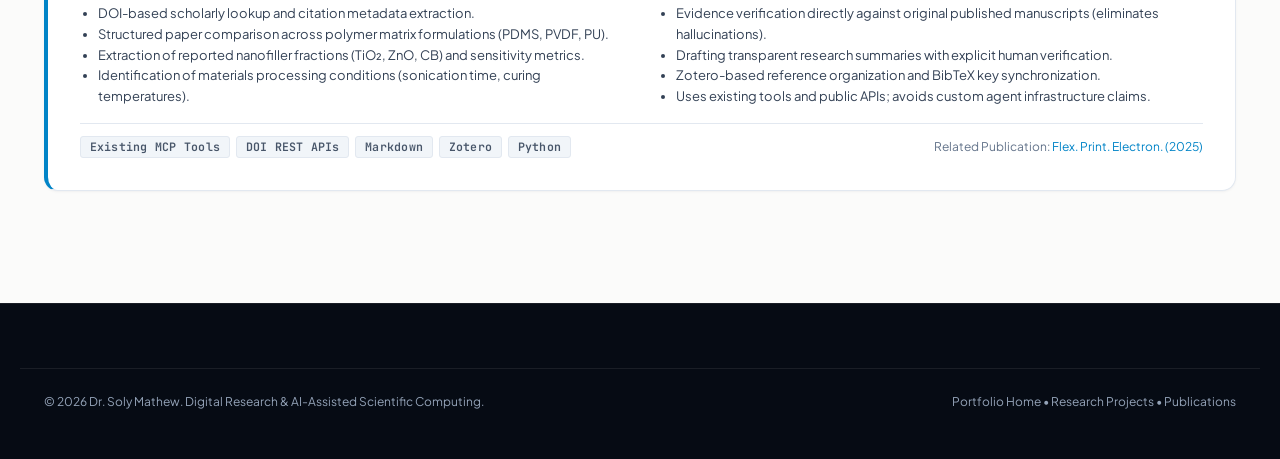
==== commit 3eb8c0f5: "Add animations: hero entrance cascade, verified badge radar pulse, card hover elevation, and scroll-" ====
--- a/computational/index.html
+++ b/computational/index.html
@@ -56,6 +56,12 @@
       box-shadow: var(--shadow-card);
       margin-bottom: var(--space-8);
       position: relative;
+      transition: transform 0.3s cubic-bezier(0.16, 1, 0.3, 1), box-shadow 0.3s cubic-bezier(0.16, 1, 0.3, 1), border-color 0.3s ease;
+    }
+    .project-card-full:hover {
+      transform: translateY(-4px);
+      box-shadow: 0 16px 32px -8px rgba(15, 23, 42, 0.12), 0 4px 8px -2px rgba(15, 23, 42, 0.04);
+      border-color: var(--color-border-medium);
     }
     .project-card-full.in-progress {
       border-left: 4px solid #f59e0b;
--- a/css/components.css
+++ b/css/components.css
@@ -146,10 +146,19 @@
 }
 
 @media (max-width: 900px) {
+  .site-header {
+    backdrop-filter: none;
+    -webkit-backdrop-filter: none;
+    background-color: var(--color-navy-950);
+  }
+
   .menu-toggle {
     display: inline-flex;
     align-items: center;
     justify-content: center;
+    padding: 8px 10px;
+    background: rgba(255, 255, 255, 0.08);
+    border: 1px solid rgba(255, 255, 255, 0.15);
   }
 
   .site-nav {
@@ -158,14 +167,21 @@
     left: 0;
     right: 0;
     bottom: 0;
-    background-color: var(--color-navy-950);
+    width: 100%;
+    height: calc(100vh - 72px);
+    height: calc(100dvh - 72px);
+    background-color: #060b14 !important;
+    z-index: 99999 !important;
+    overflow-y: auto;
+    -webkit-overflow-scrolling: touch;
     flex-direction: column;
-    padding: var(--space-8) var(--gutter);
-    gap: var(--space-6);
+    padding: var(--space-6) var(--gutter) var(--space-10);
+    gap: var(--space-4);
     transform: translateY(-100%);
     opacity: 0;
     pointer-events: none;
-    transition: transform var(--transition-normal), opacity var(--transition-normal);
+    box-shadow: 0 20px 40px rgba(0, 0, 0, 0.6);
+    transition: transform 0.25s cubic-bezier(0.16, 1, 0.3, 1), opacity 0.2s ease-in-out;
   }
 
   .site-nav.open {
@@ -177,24 +193,59 @@
   .nav-list {
     flex-direction: column;
     width: 100%;
-    gap: var(--space-2);
+    gap: 10px;
+    padding: 0;
+    margin: 0;
+  }
+
+  .nav-list li {
+    width: 100%;
+    list-style: none;
   }
 
   .nav-link {
-    display: block;
+    display: flex;
+    align-items: center;
+    justify-content: center;
     width: 100%;
-    padding: var(--space-3) var(--space-4);
-    font-size: var(--text-lg);
+    padding: 14px 18px;
+    font-size: 1.05rem;
+    font-weight: 600;
+    color: #f1f5f9 !important;
+    background: rgba(255, 255, 255, 0.04);
+    border: 1px solid rgba(255, 255, 255, 0.08);
+    border-radius: 8px;
+    text-decoration: none;
+    transition: background var(--transition-fast), color var(--transition-fast);
+  }
+
+  .nav-link:hover,
+  .nav-link:active {
+    background: rgba(255, 255, 255, 0.1);
+    color: #ffffff !important;
+  }
+
+  .nav-link.active {
+    background: rgba(20, 184, 166, 0.16) !important;
+    border-color: rgba(45, 212, 191, 0.4) !important;
+    color: #5eead4 !important;
+    font-weight: 700;
   }
 
   .header-actions {
     width: 100%;
-    flex-direction: column;
+    margin-top: 12px;
+    margin-left: 0;
+    padding-top: 14px;
+    border-top: 1px solid rgba(255, 255, 255, 0.08);
   }
 
   .header-actions .btn {
     width: 100%;
     justify-content: center;
+    padding: 14px 20px;
+    font-size: 1.05rem;
+    font-weight: 600;
   }
 }
 
@@ -214,13 +265,17 @@
   border-radius: var(--radius-sm);
   text-decoration: none;
   cursor: pointer;
-  transition: all var(--transition-fast);
+  transition: transform 0.2s cubic-bezier(0.16, 1, 0.3, 1), box-shadow 0.2s cubic-bezier(0.16, 1, 0.3, 1), background-color 0.2s ease, border-color 0.2s ease, color 0.2s ease;
   border: 1px solid transparent;
   white-space: nowrap;
 }
 
+.btn:hover {
+  transform: translateY(-2px);
+}
+
 .btn:active {
-  transform: translateY(1px);
+  transform: translateY(0);
 }
 
 .btn-primary {
@@ -234,7 +289,7 @@
   background-color: var(--color-accent-blue-hover);
   border-color: var(--color-accent-blue-hover);
   color: #ffffff;
-  box-shadow: 0 4px 12px rgba(2, 132, 199, 0.3);
+  box-shadow: 0 6px 18px rgba(2, 132, 199, 0.35);
 }
 
 .btn-secondary {
@@ -247,6 +302,7 @@
   background-color: var(--color-surface-hover);
   border-color: var(--color-text-muted);
   color: var(--color-text-primary);
+  box-shadow: 0 4px 12px rgba(15, 23, 42, 0.08);
 }
 
 .btn-inv-primary {
@@ -257,10 +313,10 @@
 }
 
 .btn-inv-primary:hover {
-  background-color: #f1f5f9;
-  border-color: #f1f5f9;
+  background-color: #f8fafc;
+  border-color: #f8fafc;
   color: var(--color-navy-950);
-  box-shadow: 0 4px 14px rgba(255, 255, 255, 0.2);
+  box-shadow: 0 6px 20px rgba(255, 255, 255, 0.3);
 }
 
 .btn-inv-secondary {
@@ -273,6 +329,7 @@
   background-color: rgba(255, 255, 255, 0.16);
   border-color: rgba(255, 255, 255, 0.35);
   color: #ffffff;
+  box-shadow: 0 4px 14px rgba(0, 0, 0, 0.2);
 }
 
 .btn-outline {
@@ -362,7 +419,24 @@
   font-weight: 500;
 }
 
+@keyframes radarPing {
+  0% {
+    transform: scale(1);
+    opacity: 0.85;
+  }
+  65% {
+    transform: scale(2.8);
+    opacity: 0;
+  }
+  100% {
+    transform: scale(2.8);
+    opacity: 0;
+  }
+}
+
 .status-dot {
+  position: relative;
+  display: inline-block;
   width: 8px;
   height: 8px;
   border-radius: 50%;
@@ -371,6 +445,16 @@
 .status-dot.verified {
   background-color: #10b981;
   box-shadow: 0 0 0 2px rgba(16, 185, 129, 0.2);
+}
+
+.status-dot.verified::after {
+  content: '';
+  position: absolute;
+  inset: -1px;
+  border-radius: 50%;
+  background-color: #10b981;
+  animation: radarPing 2.4s cubic-bezier(0, 0, 0.2, 1) infinite;
+  pointer-events: none;
 }
 
 .status-dot.in-progress {
@@ -392,14 +476,14 @@
   border-radius: var(--radius-md);
   padding: var(--space-6);
   box-shadow: var(--shadow-card);
-  transition: transform var(--transition-normal), box-shadow var(--transition-normal), border-color var(--transition-normal);
+  transition: transform 0.3s cubic-bezier(0.16, 1, 0.3, 1), box-shadow 0.3s cubic-bezier(0.16, 1, 0.3, 1), border-color 0.3s ease;
   display: flex;
   flex-direction: column;
 }
 
 .card:hover {
-  transform: translateY(-2px);
-  box-shadow: var(--shadow-card-hover);
+  transform: translateY(-4px);
+  box-shadow: 0 16px 32px -8px rgba(15, 23, 42, 0.10), 0 4px 8px -2px rgba(15, 23, 42, 0.04);
   border-color: var(--color-border-medium);
 }
 
@@ -407,6 +491,10 @@
 .card-expertise {
   padding: var(--space-8);
   height: 100%;
+}
+
+.card-expertise:hover .expertise-icon-wrap {
+  transform: translateY(-2px) scale(1.06);
 }
 
 .expertise-icon-wrap {
@@ -416,6 +504,7 @@
   background-color: var(--color-accent-blue-subtle);
   color: var(--color-accent-blue);
   display: flex;
+  transition: transform 0.3s cubic-bezier(0.16, 1, 0.3, 1), background-color 0.3s ease;
   align-items: center;
   justify-content: center;
   margin-bottom: var(--space-5);
@@ -559,6 +648,11 @@
   padding: var(--space-6);
   border-left: 3px solid var(--color-accent-blue);
   position: relative;
+  transition: transform 0.3s cubic-bezier(0.16, 1, 0.3, 1), box-shadow 0.3s cubic-bezier(0.16, 1, 0.3, 1), border-color 0.3s ease, border-left-color 0.3s ease;
+}
+
+.card-pub:hover {
+  border-left-color: var(--color-accent-teal);
 }
 
 .pub-header {
@@ -876,3 +970,44 @@
   font-size: var(--text-xs);
   color: var(--color-text-inv-muted);
 }
+
+/* --------------------------------------------------------------------------
+   8. Scroll Reveal & Progressive Motion Utilities
+   -------------------------------------------------------------------------- */
+@media (prefers-reduced-motion: no-preference) {
+  .reveal-on-scroll {
+    opacity: 0;
+    transform: translateY(22px);
+    transition: opacity 0.65s cubic-bezier(0.16, 1, 0.3, 1), transform 0.65s cubic-bezier(0.16, 1, 0.3, 1);
+    will-change: opacity, transform;
+  }
+
+  .reveal-on-scroll.revealed {
+    opacity: 1;
+    transform: translateY(0);
+  }
+
+  /* Academic Fact Box Item Hover Micro-Interactions */
+  .fact-item {
+    padding: 10px 14px;
+    border-radius: var(--radius-sm);
+    transition: background-color 0.2s ease, transform 0.2s cubic-bezier(0.16, 1, 0.3, 1);
+  }
+
+  .fact-item:hover {
+    background-color: var(--color-canvas-subtle);
+    transform: translateX(4px);
+  }
+
+  /* Publication Card Lift & Action Link Shine */
+  .pub-card {
+    transition: transform 0.3s cubic-bezier(0.16, 1, 0.3, 1), box-shadow 0.3s cubic-bezier(0.16, 1, 0.3, 1), border-color 0.3s ease;
+  }
+
+  .pub-card:hover {
+    transform: translateY(-4px);
+    box-shadow: 0 16px 32px -8px rgba(15, 23, 42, 0.12), 0 4px 8px -2px rgba(15, 23, 42, 0.04);
+    border-color: var(--color-border-medium);
+  }
+}
+
--- a/css/pages.css
+++ b/css/pages.css
@@ -72,6 +72,65 @@
     transform-origin: center;
     animation: sciOrbitSlow 40s linear infinite;
   }
+
+  /* Hero Section Entrance Cascade */
+  @keyframes heroFadeInUp {
+    from {
+      opacity: 0;
+      transform: translateY(22px);
+    }
+    to {
+      opacity: 1;
+      transform: translateY(0);
+    }
+  }
+
+  @keyframes heroCardEntrance {
+    from {
+      opacity: 0;
+      transform: translateY(28px) scale(0.96);
+    }
+    to {
+      opacity: 1;
+      transform: translateY(0) scale(1);
+    }
+  }
+
+  .hero-badge-row {
+    animation: heroFadeInUp 0.65s cubic-bezier(0.16, 1, 0.3, 1) 0.05s backwards;
+  }
+
+  .hero-name {
+    animation: heroFadeInUp 0.65s cubic-bezier(0.16, 1, 0.3, 1) 0.15s backwards;
+  }
+
+  .hero-researcher-title {
+    animation: heroFadeInUp 0.65s cubic-bezier(0.16, 1, 0.3, 1) 0.25s backwards;
+  }
+
+  .hero-statement {
+    animation: heroFadeInUp 0.65s cubic-bezier(0.16, 1, 0.3, 1) 0.35s backwards;
+  }
+
+  .hero-actions {
+    animation: heroFadeInUp 0.65s cubic-bezier(0.16, 1, 0.3, 1) 0.45s backwards;
+  }
+
+  .hero-profiles {
+    animation: heroFadeInUp 0.65s cubic-bezier(0.16, 1, 0.3, 1) 0.55s backwards;
+  }
+
+  .hero-portrait-card {
+    animation: heroCardEntrance 0.85s cubic-bezier(0.16, 1, 0.3, 1) 0.2s backwards;
+  }
+
+  .case-study-title {
+    animation: heroFadeInUp 0.65s cubic-bezier(0.16, 1, 0.3, 1) 0.1s backwards;
+  }
+
+  .case-study-lead {
+    animation: heroFadeInUp 0.65s cubic-bezier(0.16, 1, 0.3, 1) 0.2s backwards;
+  }
 }
 
 .hero-content {
@@ -159,6 +218,13 @@
   background: linear-gradient(145deg, rgba(255, 255, 255, 0.08), rgba(255, 255, 255, 0.02));
   border: 1px solid rgba(255, 255, 255, 0.12);
   box-shadow: 0 20px 40px -10px rgba(0, 0, 0, 0.5);
+  transition: transform 0.4s cubic-bezier(0.16, 1, 0.3, 1), box-shadow 0.4s cubic-bezier(0.16, 1, 0.3, 1), border-color 0.4s ease;
+}
+
+.hero-portrait-card:hover {
+  transform: translateY(-6px);
+  border-color: rgba(45, 212, 191, 0.35);
+  box-shadow: 0 25px 50px -10px rgba(0, 0, 0, 0.65), 0 0 35px rgba(20, 184, 166, 0.22);
 }
 
 .hero-portrait-wrap {
